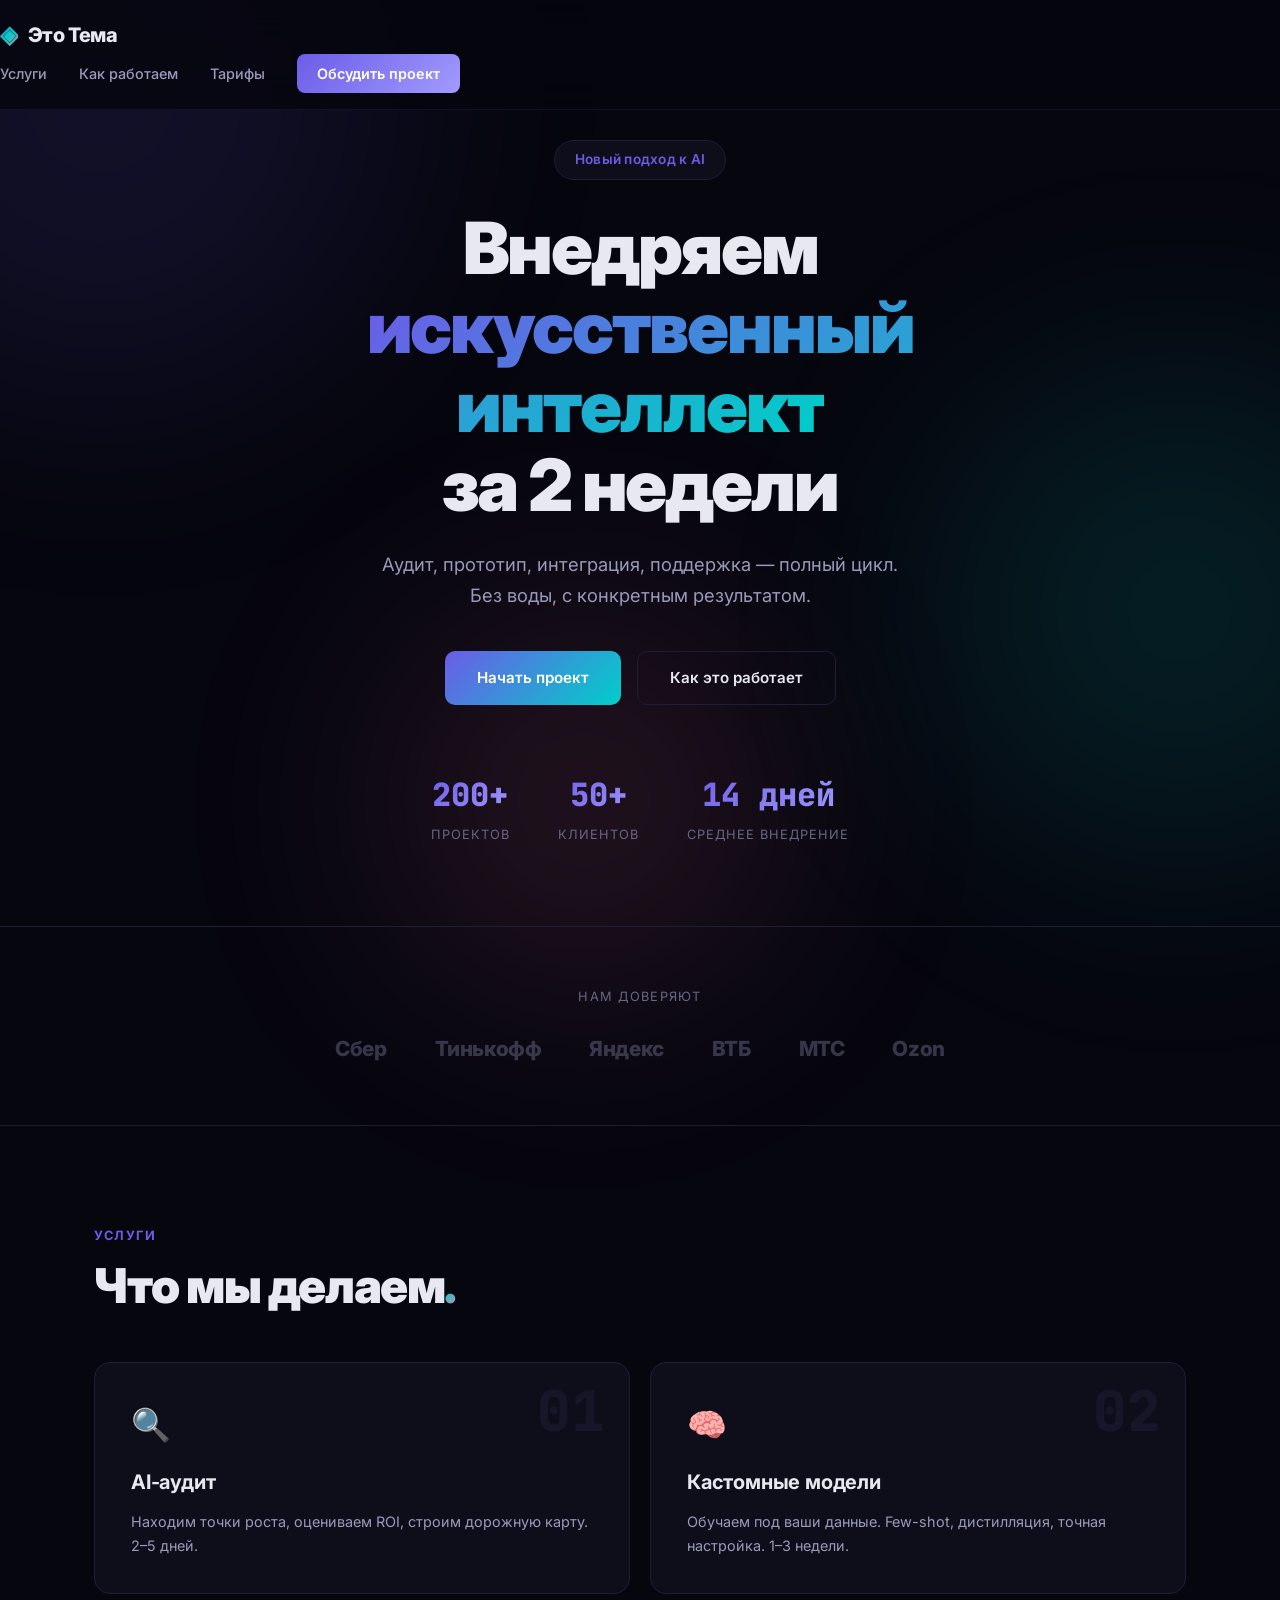
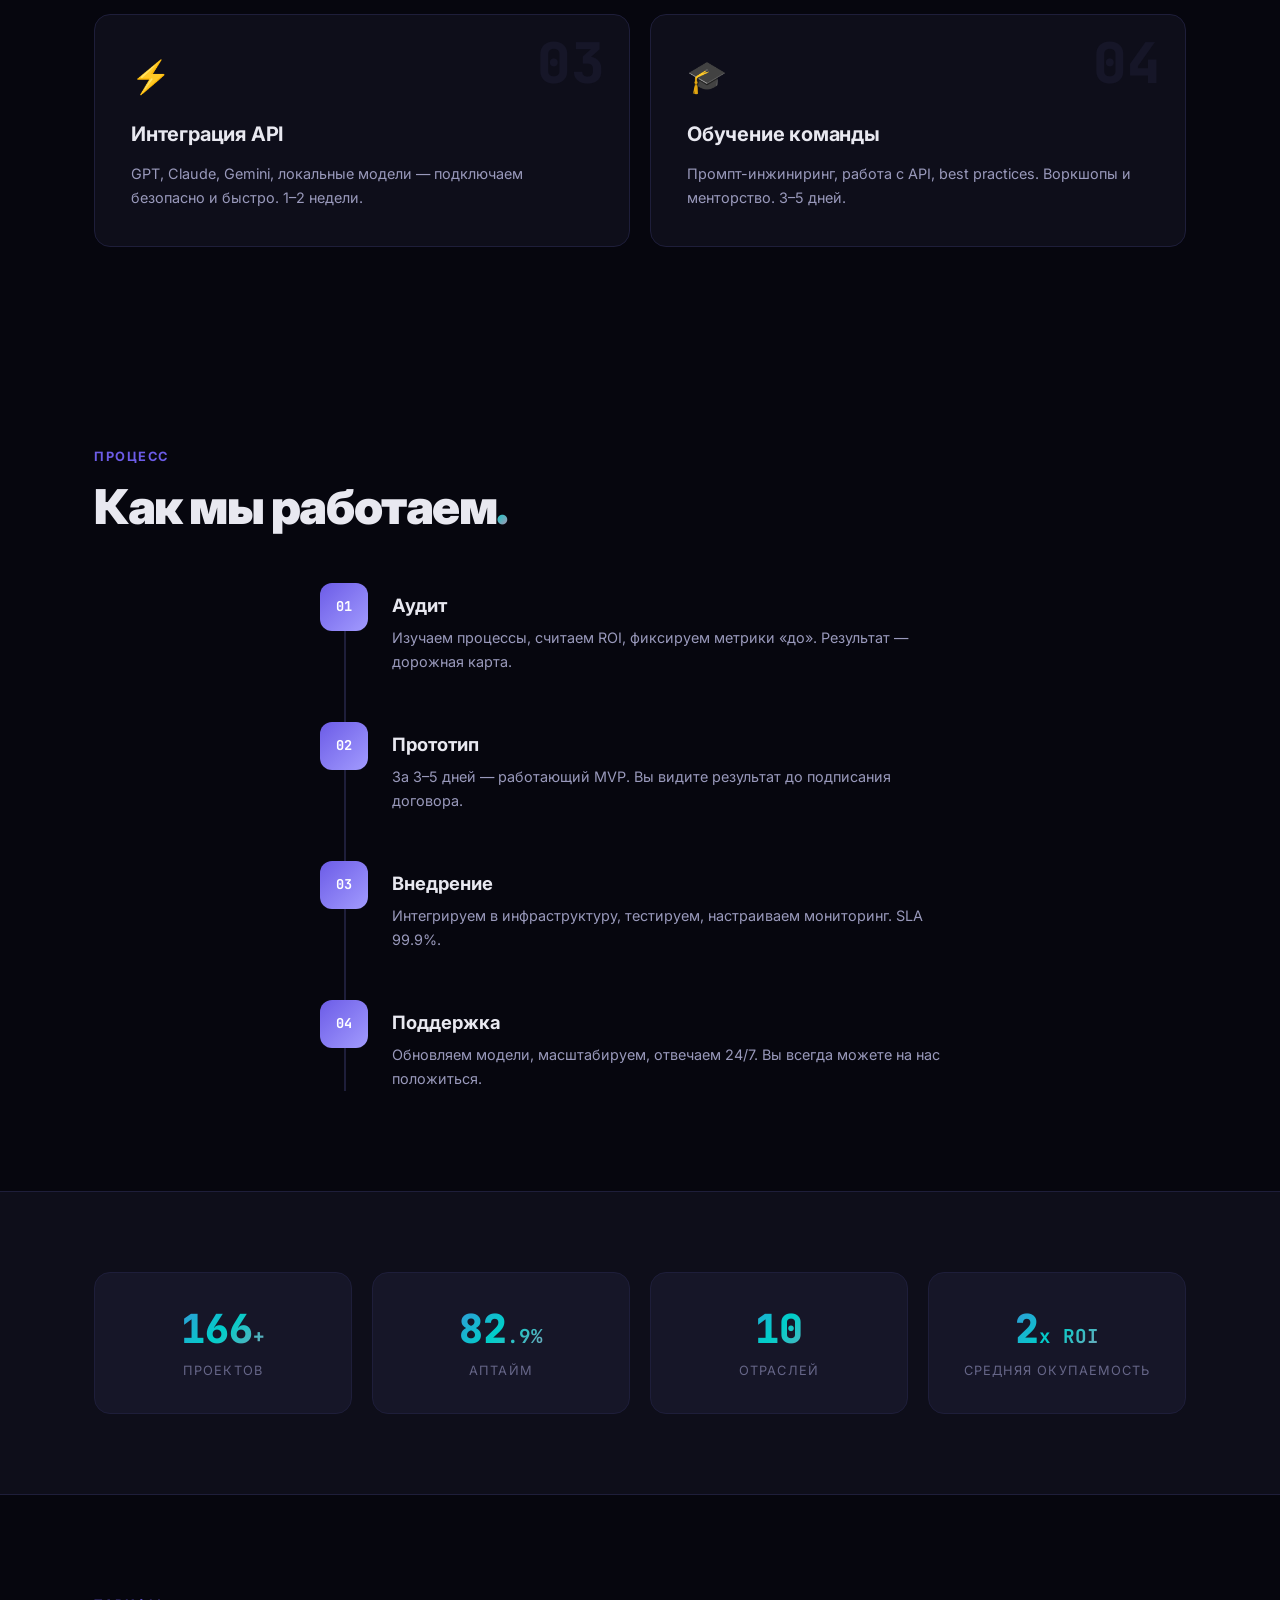
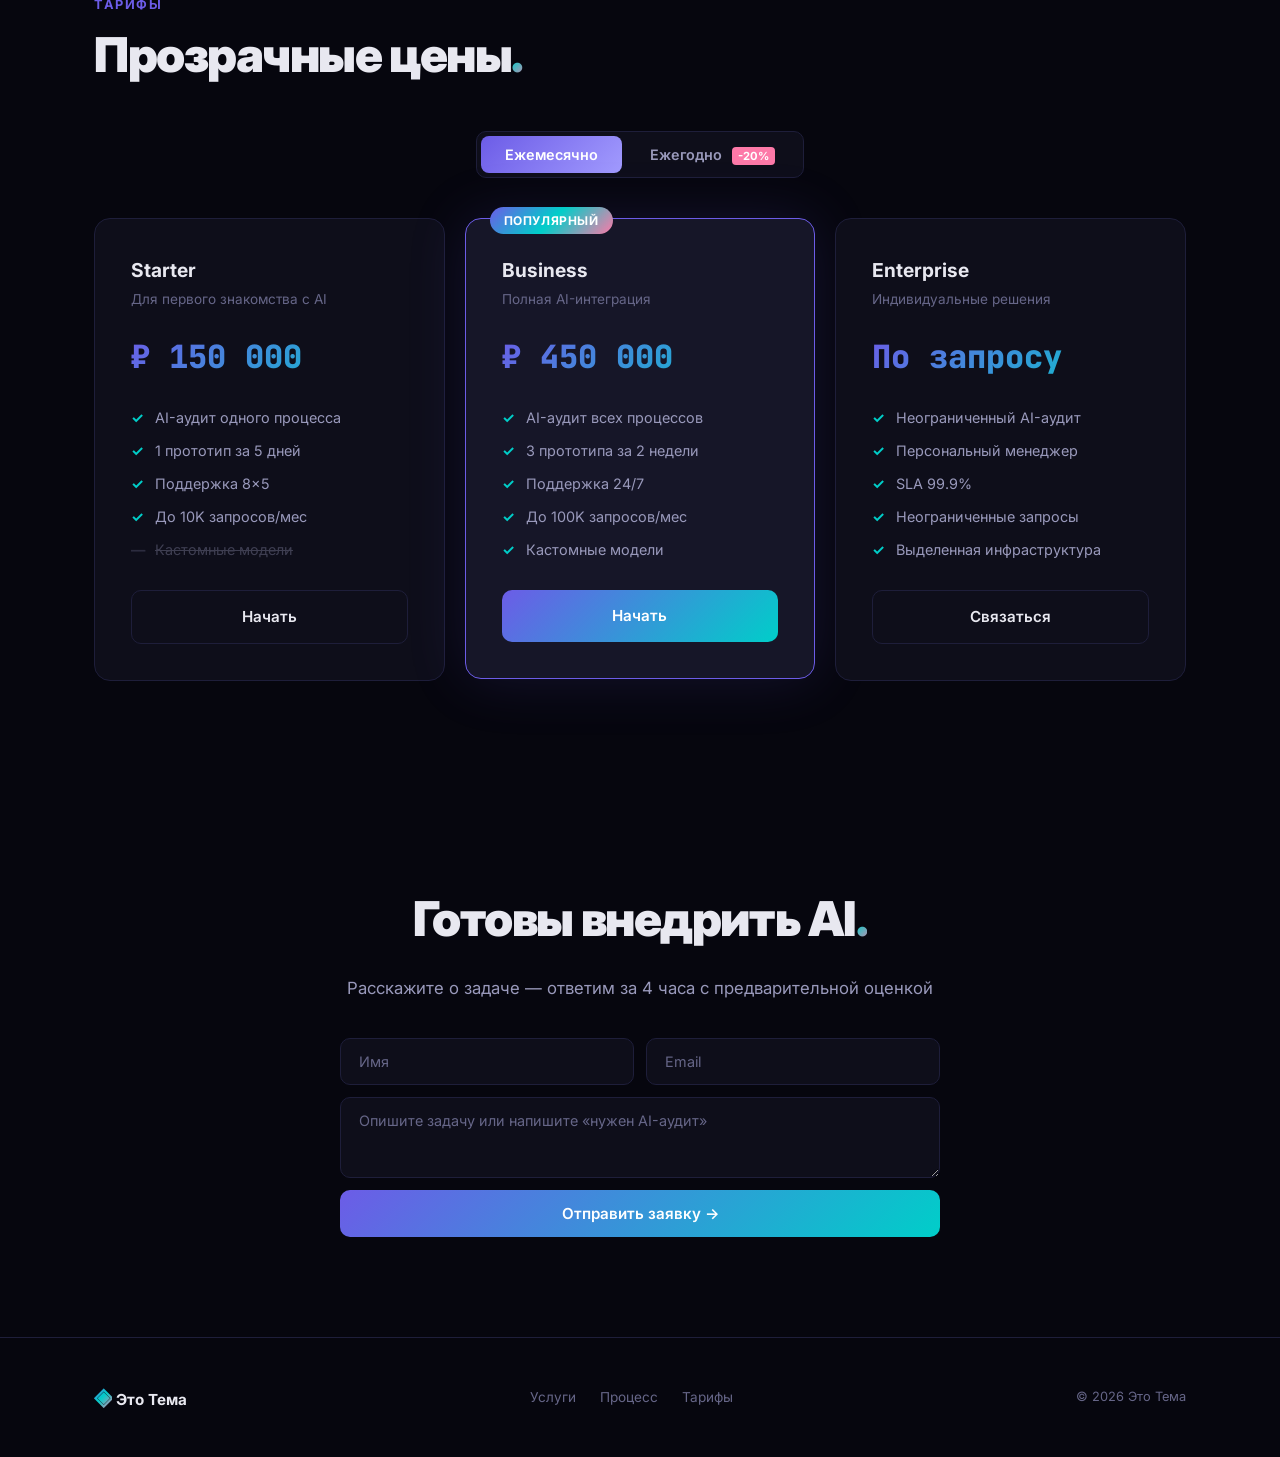
==== index.html @ 9bd84821 "redesign: remove AI playground, bright gradient design with animations - Removed AI playground secti" ====
<!DOCTYPE html>
<html lang="ru">
<head>
    <meta charset="UTF-8">
    <meta name="viewport" content="width=device-width, initial-scale=1.0">
    <title>Это Тема — AI-интеграция для бизнеса</title>
    <link rel="stylesheet" href="styles.css">
    <link rel="preconnect" href="https://fonts.googleapis.com">
    <link rel="preconnect" href="https://fonts.gstatic.com" crossorigin>
    <link href="https://fonts.googleapis.com/css2?family=Inter:wght@400;500;600;700;800;900&family=JetBrains+Mono:wght@400;500&display=swap" rel="stylesheet">
    <link rel="icon" href="data:image/svg+xml,<svg xmlns='http://www.w3.org/2000/svg' viewBox='0 0 100 100'><text y='.9em' font-size='90'>◈</text></svg>">
</head>
<body>
    <div class="glow-orb glow-1"></div>
    <div class="glow-orb glow-2"></div>
    <div class="glow-orb glow-3"></div>

    <header class="header" id="header">
        <a href="#" class="logo">
            <span class="logo-mark">◈</span>
            <span class="logo-text">Это Тема</span>
        </a>
        <nav class="nav" id="nav">
            <a href="#services">Услуги</a>
            <a href="#how">Как работаем</a>
            <a href="#pricing">Тарифы</a>
            <a href="#contact" class="nav-cta">Обсудить проект</a>
        </nav>
        <button class="nav-toggle" id="nav-toggle" aria-label="Меню">
            <span></span><span></span><span></span>
        </button>
    </header>

    <section class="hero">
        <div class="hero-badge" data-anim>Новый подход к AI</div>
        <h1 class="hero-title" data-anim>
            Внедряем<br>
            <span class="gradient-text">искусственный интеллект</span><br>
            за 2 недели
        </h1>
        <p class="hero-sub" data-anim>Аудит, прототип, интеграция, поддержка — полный цикл. Без воды, с конкретным результатом.</p>
        <div class="hero-actions" data-anim>
            <a href="#contact" class="btn btn-primary">Начать проект</a>
            <a href="#how" class="btn btn-outline">Как это работает</a>
        </div>
        <div class="hero-stats" data-anim>
            <div class="stat-item">
                <span class="stat-val" data-target="200" data-suffix="+">0</span>
                <span class="stat-label">проектов</span>
            </div>
            <div class="stat-item">
                <span class="stat-val" data-target="50" data-suffix="+">0</span>
                <span class="stat-label">клиентов</span>
            </div>
            <div class="stat-item">
                <span class="stat-val" data-target="14" data-suffix=" дней">0</span>
                <span class="stat-label">среднее внедрение</span>
            </div>
        </div>
    </section>

    <section class="logos" data-anim>
        <p class="logos-label">Нам доверяют</p>
        <div class="logos-track">
            <span class="logo-item">Сбер</span>
            <span class="logo-item">Тинькофф</span>
            <span class="logo-item">Яндекс</span>
            <span class="logo-item">ВТБ</span>
            <span class="logo-item">МТС</span>
            <span class="logo-item">Ozon</span>
        </div>
    </section>

    <section class="services" id="services">
        <div class="container">
            <div class="section-label" data-anim>Услуги</div>
            <h2 class="section-title" data-anim>Что мы делаем<span class="title-dot">.</span></h2>
            <div class="cards-grid">
                <div class="card" data-anim data-delay="0">
                    <div class="card-icon">🔍</div>
                    <div class="card-number">01</div>
                    <h3 class="card-title">AI-аудит</h3>
                    <p class="card-desc">Находим точки роста, оцениваем ROI, строим дорожную карту. 2–5 дней.</p>
                </div>
                <div class="card" data-anim data-delay="1">
                    <div class="card-icon">🧠</div>
                    <div class="card-number">02</div>
                    <h3 class="card-title">Кастомные модели</h3>
                    <p class="card-desc">Обучаем под ваши данные. Few-shot, дистилляция, точная настройка. 1–3 недели.</p>
                </div>
                <div class="card" data-anim data-delay="2">
                    <div class="card-icon">⚡</div>
                    <div class="card-number">03</div>
                    <h3 class="card-title">Интеграция API</h3>
                    <p class="card-desc">GPT, Claude, Gemini, локальные модели — подключаем безопасно и быстро. 1–2 недели.</p>
                </div>
                <div class="card" data-anim data-delay="3">
                    <div class="card-icon">🎓</div>
                    <div class="card-number">04</div>
                    <h3 class="card-title">Обучение команды</h3>
                    <p class="card-desc">Промпт-инжиниринг, работа с API, best practices. Воркшопы и менторство. 3–5 дней.</p>
                </div>
            </div>
        </div>
    </section>

    <section class="how" id="how">
        <div class="container">
            <div class="section-label" data-anim>Процесс</div>
            <h2 class="section-title" data-anim>Как мы работаем<span class="title-dot">.</span></h2>
            <div class="timeline">
                <div class="timeline-item" data-anim>
                    <div class="timeline-marker">01</div>
                    <div class="timeline-content">
                        <h3>Аудит</h3>
                        <p>Изучаем процессы, считаем ROI, фиксируем метрики «до». Результат — дорожная карта.</p>
                    </div>
                </div>
                <div class="timeline-item" data-anim>
                    <div class="timeline-marker">02</div>
                    <div class="timeline-content">
                        <h3>Прототип</h3>
                        <p>За 3–5 дней — работающий MVP. Вы видите результат до подписания договора.</p>
                    </div>
                </div>
                <div class="timeline-item" data-anim>
                    <div class="timeline-marker">03</div>
                    <div class="timeline-content">
                        <h3>Внедрение</h3>
                        <p>Интегрируем в инфраструктуру, тестируем, настраиваем мониторинг. SLA 99.9%.</p>
                    </div>
                </div>
                <div class="timeline-item" data-anim>
                    <div class="timeline-marker">04</div>
                    <div class="timeline-content">
                        <h3>Поддержка</h3>
                        <p>Обновляем модели, масштабируем, отвечаем 24/7. Вы всегда можете на нас положиться.</p>
                    </div>
                </div>
            </div>
        </div>
    </section>

    <section class="numbers">
        <div class="container">
            <div class="numbers-grid">
                <div class="number-card" data-anim>
                    <div class="number-value"><span class="counter" data-target="200">0</span><span class="number-suffix">+</span></div>
                    <div class="number-label">Проектов</div>
                </div>
                <div class="number-card" data-anim>
                    <div class="number-value"><span class="counter" data-target="99">0</span><span class="number-suffix">.9%</span></div>
                    <div class="number-label">Аптайм</div>
                </div>
                <div class="number-card" data-anim>
                    <div class="number-value"><span class="counter" data-target="12">0</span></div>
                    <div class="number-label">Отраслей</div>
                </div>
                <div class="number-card" data-anim>
                    <div class="number-value"><span class="counter" data-target="3">0</span><span class="number-suffix">x ROI</span></div>
                    <div class="number-label">Средняя окупаемость</div>
                </div>
            </div>
        </div>
    </section>

    <section class="pricing" id="pricing">
        <div class="container">
            <div class="section-label" data-anim>Тарифы</div>
            <h2 class="section-title" data-anim>Прозрачные цены<span class="title-dot">.</span></h2>
            <div class="pricing-toggle" data-anim>
                <button class="toggle-btn active" data-period="monthly">Ежемесячно</button>
                <button class="toggle-btn" data-period="yearly">Ежегодно <span class="save-badge">-20%</span></button>
            </div>
            <div class="pricing-grid">
                <div class="pricing-card" data-anim>
                    <div class="pricing-name">Starter</div>
                    <div class="pricing-desc">Для первого знакомства с AI</div>
                    <div class="pricing-price" data-monthly="150000" data-yearly="120000">₽ 150 000<span class="pricing-period">/мес</span></div>
                    <ul class="pricing-list">
                        <li>AI-аудит одного процесса</li>
                        <li>1 прототип за 5 дней</li>
                        <li>Поддержка 8×5</li>
                        <li>До 10K запросов/мес</li>
                        <li class="disabled">Кастомные модели</li>
                    </ul>
                    <a href="#contact" class="btn btn-outline btn-full">Начать</a>
                </div>
                <div class="pricing-card pricing-card--popular" data-anim>
                    <div class="popular-badge">Популярный</div>
                    <div class="pricing-name">Business</div>
                    <div class="pricing-desc">Полная AI-интеграция</div>
                    <div class="pricing-price" data-monthly="450000" data-yearly="360000">₽ 450 000<span class="pricing-period">/мес</span></div>
                    <ul class="pricing-list">
                        <li>AI-аудит всех процессов</li>
                        <li>3 прототипа за 2 недели</li>
                        <li>Поддержка 24/7</li>
                        <li>До 100K запросов/мес</li>
                        <li>Кастомные модели</li>
                    </ul>
                    <a href="#contact" class="btn btn-primary btn-full">Начать</a>
                </div>
                <div class="pricing-card" data-anim>
                    <div class="pricing-name">Enterprise</div>
                    <div class="pricing-desc">Индивидуальные решения</div>
                    <div class="pricing-price" data-monthly="0" data-yearly="0">По запросу</div>
                    <ul class="pricing-list">
                        <li>Неограниченный AI-аудит</li>
                        <li>Персональный менеджер</li>
                        <li>SLA 99.9%</li>
                        <li>Неограниченные запросы</li>
                        <li>Выделенная инфраструктура</li>
                    </ul>
                    <a href="#contact" class="btn btn-outline btn-full">Связаться</a>
                </div>
            </div>
        </div>
    </section>

    <section class="cta" id="contact">
        <div class="container">
            <div class="cta-content" data-anim>
                <h2 class="cta-title">Готовы внедрить AI<span class="title-dot">.</span></h2>
                <p class="cta-desc">Расскажите о задаче — ответим за 4 часа с предварительной оценкой</p>
                <form class="cta-form" id="contact-form">
                    <div class="form-row">
                        <input type="text" class="form-input" placeholder="Имя" required>
                        <input type="email" class="form-input" placeholder="Email" required>
                    </div>
                    <textarea class="form-input form-textarea" placeholder="Опишите задачу или напишите «нужен AI-аудит»" rows="3" required></textarea>
                    <button type="submit" class="btn btn-primary btn-full">Отправить заявку →</button>
                </form>
            </div>
        </div>
    </section>

    <footer class="footer">
        <div class="container footer-inner">
            <div class="footer-brand">
                <span class="logo-mark">◈</span> Это Тема
            </div>
            <div class="footer-links">
                <a href="#services">Услуги</a>
                <a href="#how">Процесс</a>
                <a href="#pricing">Тарифы</a>
            </div>
            <p class="footer-copy">© 2026 Это Тема</p>
        </div>
    </footer>

    <script src="script.js"></script>
</body>
</html>
---- styles.css ----
:root {
  --bg: #06060e;
  --surface: #0e0e1a;
  --surface-2: #161628;
  --border: #1e1e3a;
  --text: #e8e8f0;
  --text-secondary: #9999bb;
  --text-tertiary: #666688;
  --accent: #6c5ce7;
  --accent-2: #00cec9;
  --accent-3: #fd79a8;
  --gradient: linear-gradient(135deg, #6c5ce7, #00cec9, #fd79a8);
  --gradient-2: linear-gradient(135deg, #6c5ce7, #a29bfe);
  --radius: 16px;
  --radius-sm: 10px;
  --transition: 0.3s cubic-bezier(0.4, 0, 0.2, 1);
  --font: 'Inter', -apple-system, sans-serif;
  --mono: 'JetBrains Mono', monospace;
}

* { margin: 0; padding: 0; box-sizing: border-box; }
html { scroll-behavior: smooth; -webkit-font-smoothing: antialiased; }

body {
  font-family: var(--font);
  background: var(--bg);
  color: var(--text);
  line-height: 1.6;
  overflow-x: hidden;
}

.container { max-width: 1140px; margin: 0 auto; padding: 0 24px; }

/* Glow orbs */
.glow-orb {
  position: fixed;
  border-radius: 50%;
  filter: blur(120px);
  opacity: 0.12;
  pointer-events: none;
  z-index: 0;
}
.glow-1 { width: 600px; height: 600px; background: var(--accent); top: -200px; left: -200px; }
.glow-2 { width: 500px; height: 500px; background: var(--accent-2); top: 40%; right: -150px; }
.glow-3 { width: 400px; height: 400px; background: var(--accent-3); bottom: -100px; left: 30%; }

/* Header */
.header {
  position: fixed;
  top: 0;
  left: 0;
  right: 0;
  z-index: 100;
  padding: 16px 0;
  background: rgba(6, 6, 14, 0.8);
  backdrop-filter: blur(20px);
  border-bottom: 1px solid rgba(30, 30, 58, 0.5);
  transition: var(--transition);
}

.header .container {
  max-width: 1140px;
  margin: 0 auto;
  padding: 0 24px;
  display: flex;
  align-items: center;
  justify-content: space-between;
}

.logo {
  display: flex;
  align-items: center;
  gap: 10px;
  text-decoration: none;
  color: var(--text);
  font-weight: 800;
  font-size: 1.25rem;
  letter-spacing: -0.02em;
}

.logo-mark {
  font-size: 1.5rem;
  background: var(--gradient);
  -webkit-background-clip: text;
  -webkit-text-fill-color: transparent;
  background-clip: text;
}

.nav {
  display: flex;
  align-items: center;
  gap: 32px;
}

.nav a {
  color: var(--text-secondary);
  text-decoration: none;
  font-size: 0.9rem;
  font-weight: 500;
  transition: var(--transition);
  position: relative;
}

.nav a:hover { color: var(--text); }

.nav a::after {
  content: '';
  position: absolute;
  bottom: -4px;
  left: 0;
  width: 0;
  height: 2px;
  background: var(--gradient);
  border-radius: 1px;
  transition: var(--transition);
}

.nav a:hover::after { width: 100%; }

.nav-cta {
  background: var(--gradient-2);
  color: #fff !important;
  padding: 8px 20px;
  border-radius: 8px;
  font-weight: 600 !important;
}

.nav-cta::after { display: none !important; }
.nav-cta:hover { opacity: 0.9; transform: translateY(-1px); }

.nav-toggle {
  display: none;
  flex-direction: column;
  gap: 5px;
  background: none;
  border: none;
  cursor: pointer;
  padding: 8px;
}

.nav-toggle span {
  display: block;
  width: 22px;
  height: 2px;
  background: var(--text);
  border-radius: 2px;
  transition: var(--transition);
}

/* Buttons */
.btn {
  display: inline-flex;
  align-items: center;
  justify-content: center;
  padding: 14px 32px;
  border-radius: var(--radius-sm);
  font-size: 0.95rem;
  font-weight: 600;
  text-decoration: none;
  cursor: pointer;
  border: none;
  transition: var(--transition);
  font-family: var(--font);
}

.btn-primary {
  background: var(--gradient);
  color: #fff;
  background-size: 200% 200%;
  animation: gradientShift 3s ease infinite;
}

@keyframes gradientShift {
  0% { background-position: 0% 50%; }
  50% { background-position: 100% 50%; }
  100% { background-position: 0% 50%; }
}

.btn-primary:hover {
  transform: translateY(-2px);
  box-shadow: 0 8px 30px rgba(108, 92, 231, 0.4);
}

.btn-outline {
  background: transparent;
  color: var(--text);
  border: 1.5px solid var(--border);
}

.btn-outline:hover {
  border-color: var(--accent);
  color: var(--accent);
  transform: translateY(-2px);
}

.btn-full { width: 100%; }

/* Hero */
.hero {
  min-height: 100vh;
  display: flex;
  flex-direction: column;
  align-items: center;
  justify-content: center;
  text-align: center;
  padding: 140px 24px 80px;
  position: relative;
  z-index: 1;
}

.hero-badge {
  display: inline-block;
  padding: 8px 20px;
  border-radius: 100px;
  border: 1px solid var(--border);
  background: var(--surface);
  color: var(--accent);
  font-size: 0.85rem;
  font-weight: 600;
  margin-bottom: 28px;
  letter-spacing: 0.02em;
}

.hero-title {
  font-size: clamp(2.5rem, 6vw, 4.5rem);
  font-weight: 900;
  line-height: 1.1;
  letter-spacing: -0.03em;
  margin-bottom: 24px;
  max-width: 800px;
}

.gradient-text {
  background: var(--gradient);
  -webkit-background-clip: text;
  -webkit-text-fill-color: transparent;
  background-clip: text;
  background-size: 200% 200%;
  animation: gradientShift 4s ease infinite;
}

.hero-sub {
  font-size: 1.15rem;
  color: var(--text-secondary);
  max-width: 540px;
  margin-bottom: 40px;
  line-height: 1.7;
}

.hero-actions {
  display: flex;
  gap: 16px;
  margin-bottom: 64px;
  flex-wrap: wrap;
  justify-content: center;
}

.hero-stats {
  display: flex;
  gap: 48px;
  flex-wrap: wrap;
  justify-content: center;
}

.stat-item {
  text-align: center;
}

.stat-val {
  display: block;
  font-size: 2rem;
  font-weight: 800;
  font-family: var(--mono);
  background: var(--gradient-2);
  -webkit-background-clip: text;
  -webkit-text-fill-color: transparent;
  background-clip: text;
}

.stat-label {
  font-size: 0.8rem;
  color: var(--text-tertiary);
  text-transform: uppercase;
  letter-spacing: 0.08em;
  margin-top: 4px;
}

/* Logos */
.logos {
  padding: 60px 24px;
  border-top: 1px solid var(--border);
  border-bottom: 1px solid var(--border);
  overflow: hidden;
  position: relative;
  z-index: 1;
}

.logos-label {
  text-align: center;
  font-size: 0.8rem;
  color: var(--text-tertiary);
  text-transform: uppercase;
  letter-spacing: 0.1em;
  margin-bottom: 24px;
}

.logos-track {
  display: flex;
  gap: 48px;
  align-items: center;
  justify-content: center;
  flex-wrap: wrap;
}

.logo-item {
  font-size: 1.3rem;
  font-weight: 800;
  color: var(--text-tertiary);
  opacity: 0.5;
  transition: var(--transition);
  letter-spacing: -0.02em;
}

.logo-item:hover {
  opacity: 1;
  color: var(--text-secondary);
}

/* Section headers */
.section-label {
  font-size: 0.8rem;
  font-weight: 700;
  color: var(--accent);
  text-transform: uppercase;
  letter-spacing: 0.12em;
  margin-bottom: 12px;
}

.section-title {
  font-size: clamp(2rem, 4vw, 3rem);
  font-weight: 900;
  letter-spacing: -0.03em;
  margin-bottom: 48px;
  line-height: 1.15;
}

.title-dot {
  background: var(--gradient);
  -webkit-background-clip: text;
  -webkit-text-fill-color: transparent;
  background-clip: text;
}

/* Cards */
.services {
  padding: 100px 0;
  position: relative;
  z-index: 1;
}

.cards-grid {
  display: grid;
  grid-template-columns: repeat(2, 1fr);
  gap: 20px;
}

.card {
  position: relative;
  padding: 36px;
  background: var(--surface);
  border: 1px solid var(--border);
  border-radius: var(--radius);
  transition: var(--transition);
  overflow: hidden;
}

.card::before {
  content: '';
  position: absolute;
  top: 0;
  left: 0;
  right: 0;
  height: 3px;
  background: var(--gradient);
  opacity: 0;
  transition: var(--transition);
}

.card:hover {
  border-color: rgba(108, 92, 231, 0.4);
  transform: translateY(-4px);
  box-shadow: 0 20px 60px rgba(108, 92, 231, 0.1);
}

.card:hover::before { opacity: 1; }

.card-icon {
  font-size: 2rem;
  margin-bottom: 16px;
}

.card-number {
  position: absolute;
  top: 20px;
  right: 24px;
  font-family: var(--mono);
  font-size: 3.5rem;
  font-weight: 800;
  color: var(--surface-2);
  line-height: 1;
}

.card-title {
  font-size: 1.25rem;
  font-weight: 700;
  margin-bottom: 12px;
  letter-spacing: -0.01em;
}

.card-desc {
  color: var(--text-secondary);
  font-size: 0.9rem;
  line-height: 1.65;
}

/* Timeline */
.how {
  padding: 100px 0;
  position: relative;
  z-index: 1;
}

.timeline {
  max-width: 640px;
  margin: 0 auto;
  position: relative;
}

.timeline::before {
  content: '';
  position: absolute;
  left: 24px;
  top: 0;
  bottom: 0;
  width: 2px;
  background: var(--border);
}

.timeline-item {
  display: flex;
  gap: 24px;
  padding: 0 0 48px;
  position: relative;
}

.timeline-item:last-child { padding-bottom: 0; }

.timeline-marker {
  flex-shrink: 0;
  width: 48px;
  height: 48px;
  background: var(--gradient-2);
  border-radius: 12px;
  display: flex;
  align-items: center;
  justify-content: center;
  font-family: var(--mono);
  font-weight: 700;
  font-size: 0.85rem;
  color: #fff;
  position: relative;
  z-index: 2;
}

.timeline-content {
  padding-top: 8px;
}

.timeline-content h3 {
  font-size: 1.15rem;
  font-weight: 700;
  margin-bottom: 6px;
}

.timeline-content p {
  color: var(--text-secondary);
  font-size: 0.9rem;
  line-height: 1.65;
}

/* Numbers */
.numbers {
  padding: 80px 0;
  position: relative;
  z-index: 1;
  border-top: 1px solid var(--border);
  border-bottom: 1px solid var(--border);
  background: var(--surface);
}

.numbers-grid {
  display: grid;
  grid-template-columns: repeat(4, 1fr);
  gap: 20px;
}

.number-card {
  text-align: center;
  padding: 32px 16px;
  background: var(--surface-2);
  border-radius: var(--radius);
  border: 1px solid var(--border);
  transition: var(--transition);
}

.number-card:hover {
  border-color: rgba(108, 92, 231, 0.4);
  transform: translateY(-2px);
}

.number-value {
  font-family: var(--mono);
  font-size: 2.5rem;
  font-weight: 800;
  background: var(--gradient);
  -webkit-background-clip: text;
  -webkit-text-fill-color: transparent;
  background-clip: text;
  line-height: 1.2;
}

.number-suffix {
  font-size: 1.2rem;
  font-weight: 700;
}

.number-label {
  font-size: 0.8rem;
  color: var(--text-tertiary);
  text-transform: uppercase;
  letter-spacing: 0.08em;
  margin-top: 8px;
}

/* Pricing */
.pricing {
  padding: 100px 0;
  position: relative;
  z-index: 1;
}

.pricing-toggle {
  display: flex;
  gap: 4px;
  padding: 4px;
  background: var(--surface);
  border: 1px solid var(--border);
  border-radius: 10px;
  width: fit-content;
  margin: 0 auto 40px;
}

.toggle-btn {
  padding: 10px 24px;
  border: none;
  background: transparent;
  color: var(--text-secondary);
  font-family: var(--font);
  font-size: 0.9rem;
  font-weight: 600;
  cursor: pointer;
  border-radius: 8px;
  transition: var(--transition);
}

.toggle-btn.active {
  background: var(--gradient-2);
  color: #fff;
}

.save-badge {
  background: var(--accent-3);
  color: #fff;
  font-size: 0.7rem;
  padding: 2px 6px;
  border-radius: 4px;
  margin-left: 6px;
  font-weight: 700;
}

.pricing-grid {
  display: grid;
  grid-template-columns: repeat(3, 1fr);
  gap: 20px;
  align-items: start;
}

.pricing-card {
  padding: 36px;
  background: var(--surface);
  border: 1px solid var(--border);
  border-radius: var(--radius);
  transition: var(--transition);
  position: relative;
}

.pricing-card:hover {
  transform: translateY(-4px);
  border-color: rgba(108, 92, 231, 0.4);
}

.pricing-card--popular {
  border-color: var(--accent);
  background: var(--surface-2);
  box-shadow: 0 0 60px rgba(108, 92, 231, 0.15);
}

.popular-badge {
  position: absolute;
  top: -12px;
  left: 24px;
  background: var(--gradient);
  color: #fff;
  font-size: 0.75rem;
  font-weight: 700;
  padding: 4px 14px;
  border-radius: 100px;
  text-transform: uppercase;
  letter-spacing: 0.05em;
}

.pricing-name {
  font-size: 1.2rem;
  font-weight: 700;
  margin-bottom: 4px;
}

.pricing-desc {
  font-size: 0.85rem;
  color: var(--text-tertiary);
  margin-bottom: 20px;
}

.pricing-price {
  font-family: var(--mono);
  font-size: 2rem;
  font-weight: 800;
  margin-bottom: 24px;
  background: var(--gradient);
  -webkit-background-clip: text;
  -webkit-text-fill-color: transparent;
  background-clip: text;
  background-size: 200% 200%;
  animation: gradientShift 4s ease infinite;
}

.pricing-period {
  font-size: 0.9rem;
  font-weight: 500;
  opacity: 0.7;
}

.pricing-list {
  list-style: none;
  padding: 0;
  margin: 0 0 28px;
  display: flex;
  flex-direction: column;
  gap: 10px;
}

.pricing-list li {
  font-size: 0.9rem;
  color: var(--text-secondary);
  padding-left: 24px;
  position: relative;
}

.pricing-list li::before {
  content: '✓';
  position: absolute;
  left: 0;
  color: var(--accent-2);
  font-weight: 700;
}

.pricing-list li.disabled {
  opacity: 0.35;
  text-decoration: line-through;
}

.pricing-list li.disabled::before {
  content: '—';
  color: var(--text-tertiary);
}

/* CTA */
.cta {
  padding: 100px 0;
  position: relative;
  z-index: 1;
}

.cta-content {
  max-width: 600px;
  margin: 0 auto;
  text-align: center;
}

.cta-title {
  font-size: clamp(2rem, 4vw, 3rem);
  font-weight: 900;
  letter-spacing: -0.03em;
  margin-bottom: 16px;
}

.cta-desc {
  color: var(--text-secondary);
  font-size: 1.05rem;
  margin-bottom: 36px;
  line-height: 1.7;
}

.cta-form {
  display: flex;
  flex-direction: column;
  gap: 12px;
}

.form-row {
  display: flex;
  gap: 12px;
}

.form-input {
  width: 100%;
  padding: 14px 18px;
  background: var(--surface);
  border: 1.5px solid var(--border);
  border-radius: var(--radius-sm);
  color: var(--text);
  font-family: var(--font);
  font-size: 0.9rem;
  transition: var(--transition);
  outline: none;
}

.form-input:focus {
  border-color: var(--accent);
  box-shadow: 0 0 0 3px rgba(108, 92, 231, 0.15);
}

.form-input::placeholder {
  color: var(--text-tertiary);
}

.form-textarea {
  resize: vertical;
  min-height: 80px;
}

/* Footer */
.footer {
  padding: 40px 0;
  border-top: 1px solid var(--border);
  position: relative;
  z-index: 1;
}

.footer-inner {
  display: flex;
  align-items: center;
  justify-content: space-between;
  flex-wrap: wrap;
  gap: 16px;
}

.footer-brand {
  font-weight: 700;
  font-size: 0.95rem;
}

.footer-links {
  display: flex;
  gap: 24px;
}

.footer-links a {
  color: var(--text-tertiary);
  text-decoration: none;
  font-size: 0.85rem;
  transition: var(--transition);
}

.footer-links a:hover { color: var(--text); }

.footer-copy {
  color: var(--text-tertiary);
  font-size: 0.8rem;
}

/* Scroll animations */
[data-anim] {
  opacity: 0;
  transform: translateY(30px);
  transition: opacity 0.7s ease, transform 0.7s ease;
}

[data-anim].visible {
  opacity: 1;
  transform: translateY(0);
}

/* Responsive */
@media (max-width: 900px) {
  .cards-grid { grid-template-columns: 1fr; }
  .numbers-grid { grid-template-columns: repeat(2, 1fr); }
  .pricing-grid { grid-template-columns: 1fr; max-width: 420px; margin: 0 auto; }
}

@media (max-width: 640px) {
  .nav { display: none; }
  .nav.open {
    display: flex;
    flex-direction: column;
    position: fixed;
    top: 0;
    left: 0;
    right: 0;
    bottom: 0;
    background: var(--bg);
    padding: 80px 24px 24px;
    gap: 20px;
    z-index: 99;
  }
  .nav.open a { font-size: 1.2rem; }
  .nav-toggle { display: flex; }
  .hero-title { font-size: 2.2rem; }
  .hero-actions { flex-direction: column; }
  .hero-actions .btn { width: 100%; }
  .hero-stats { gap: 24px; }
  .stat-val { font-size: 1.5rem; }
  .form-row { flex-direction: column; }
  .footer-inner { flex-direction: column; text-align: center; }
  .numbers-grid { grid-template-columns: repeat(2, 1fr); }
}

@media (max-width: 400px) {
  .numbers-grid { grid-template-columns: 1fr; }
}
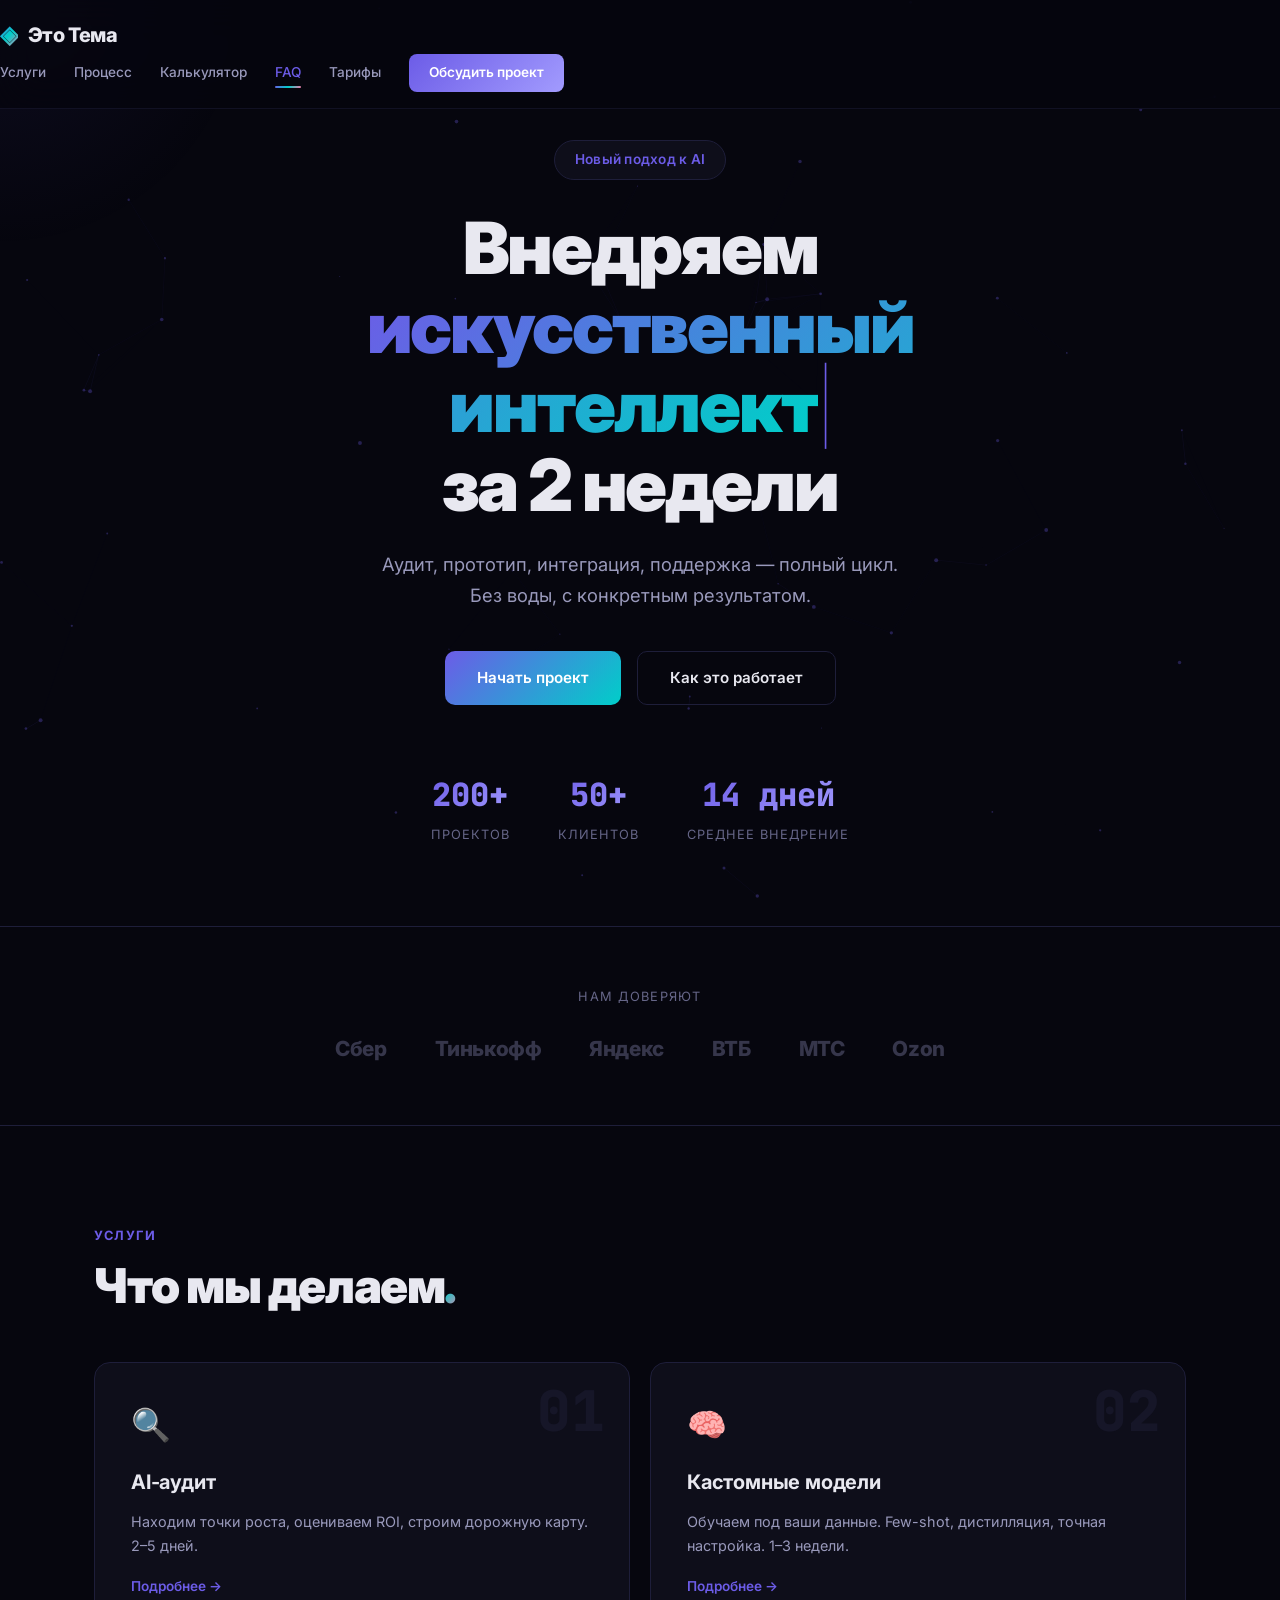
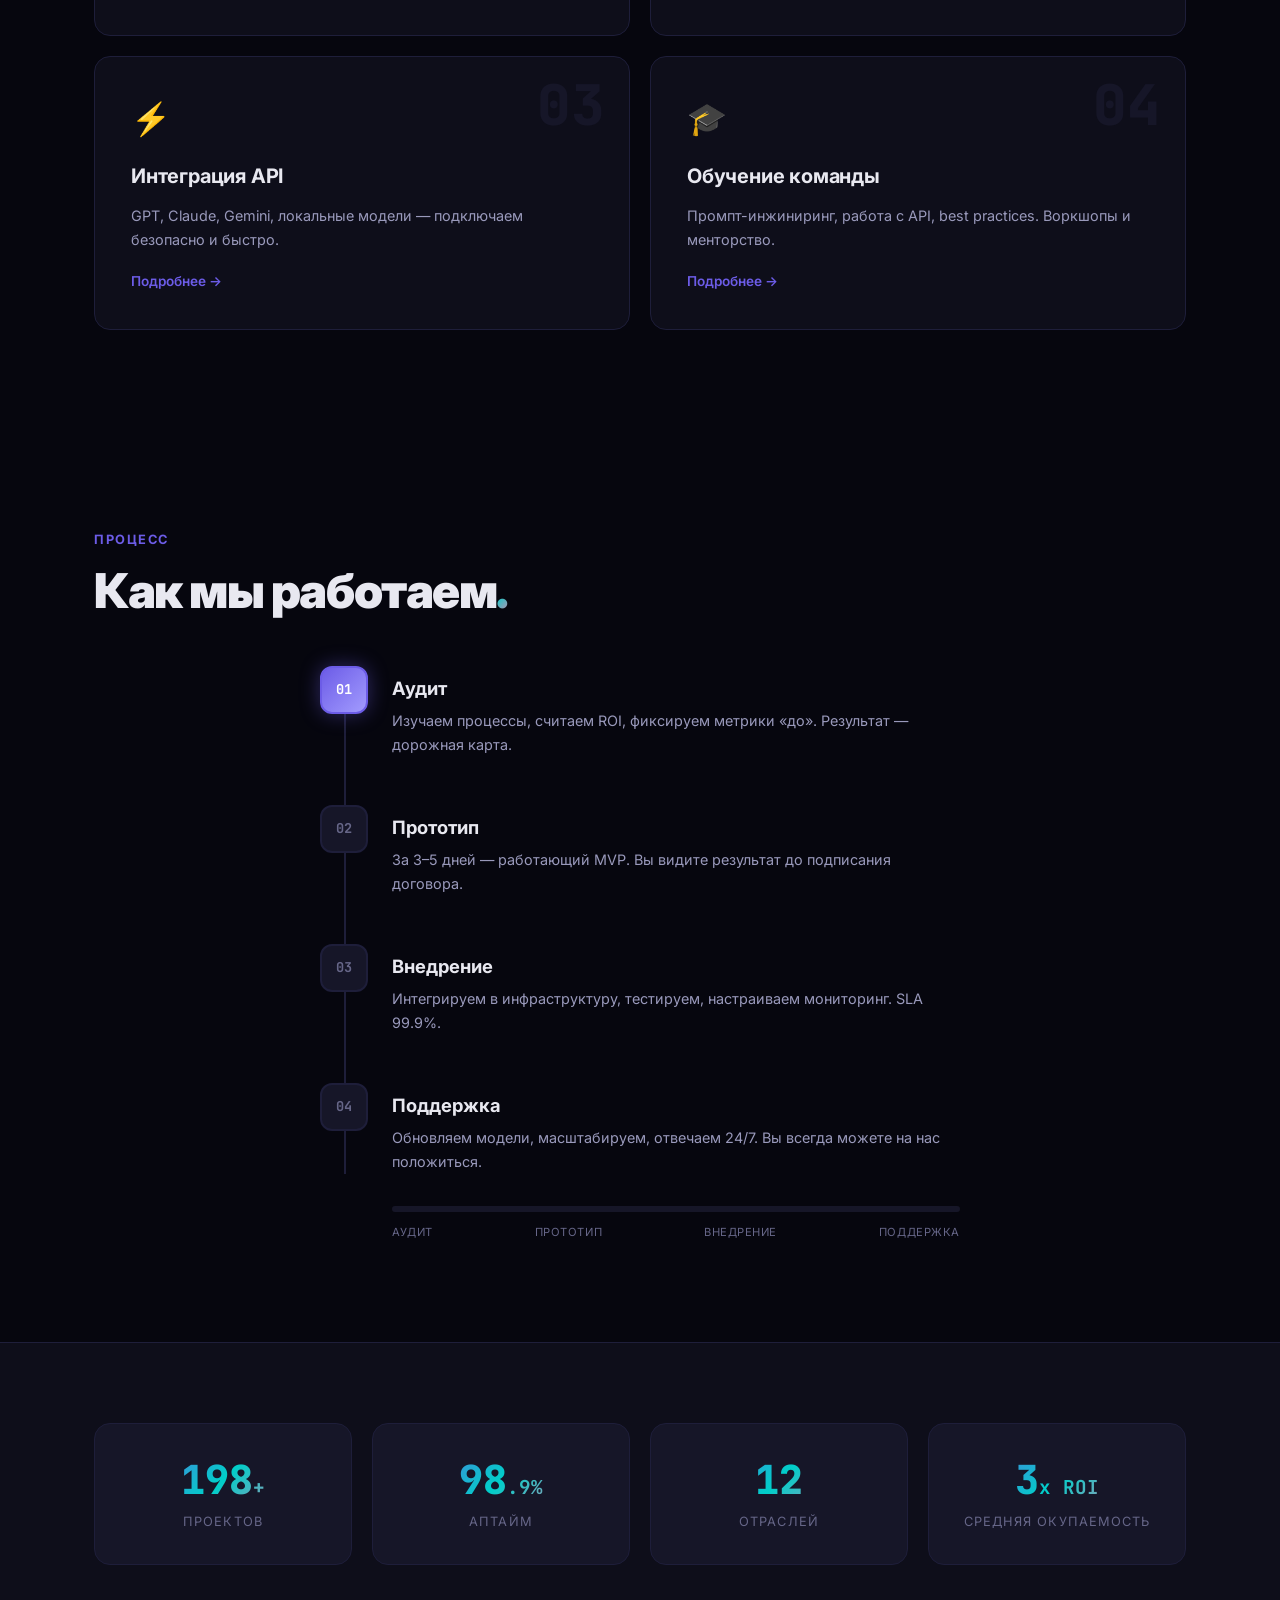
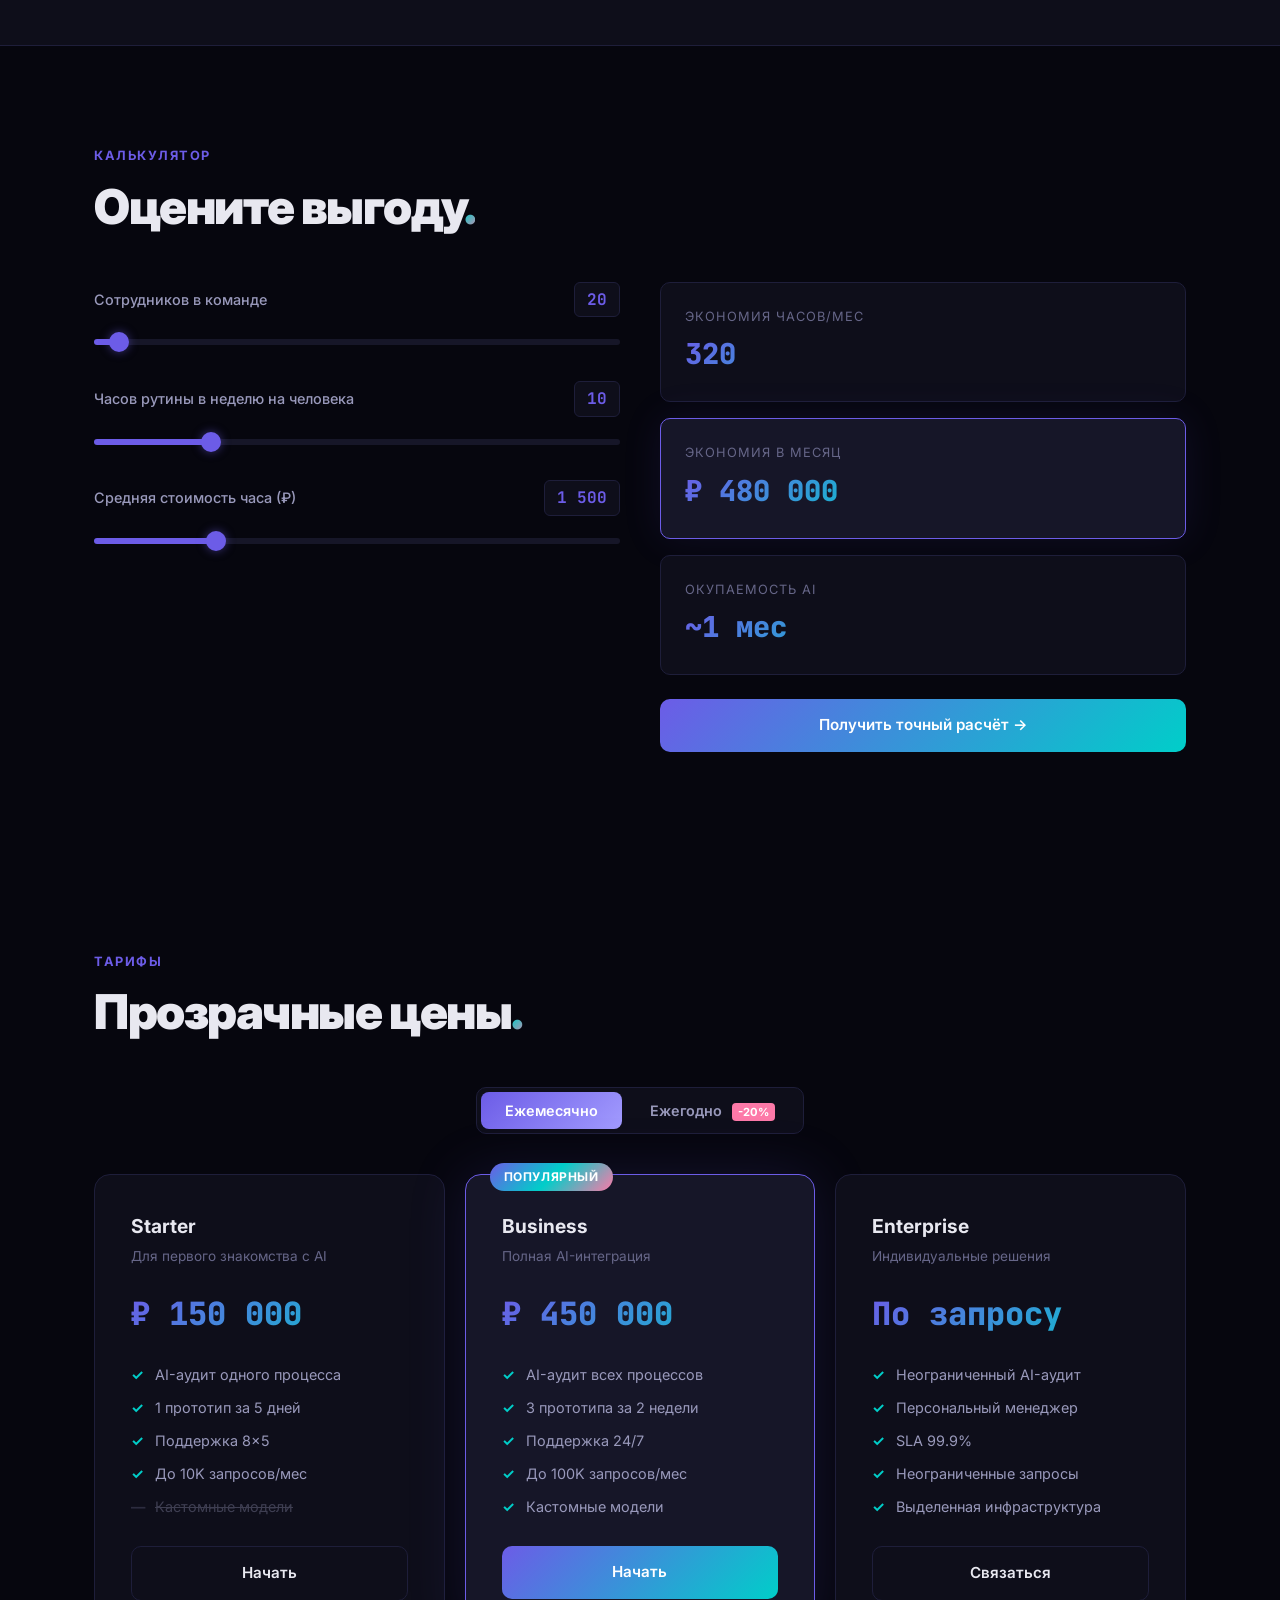
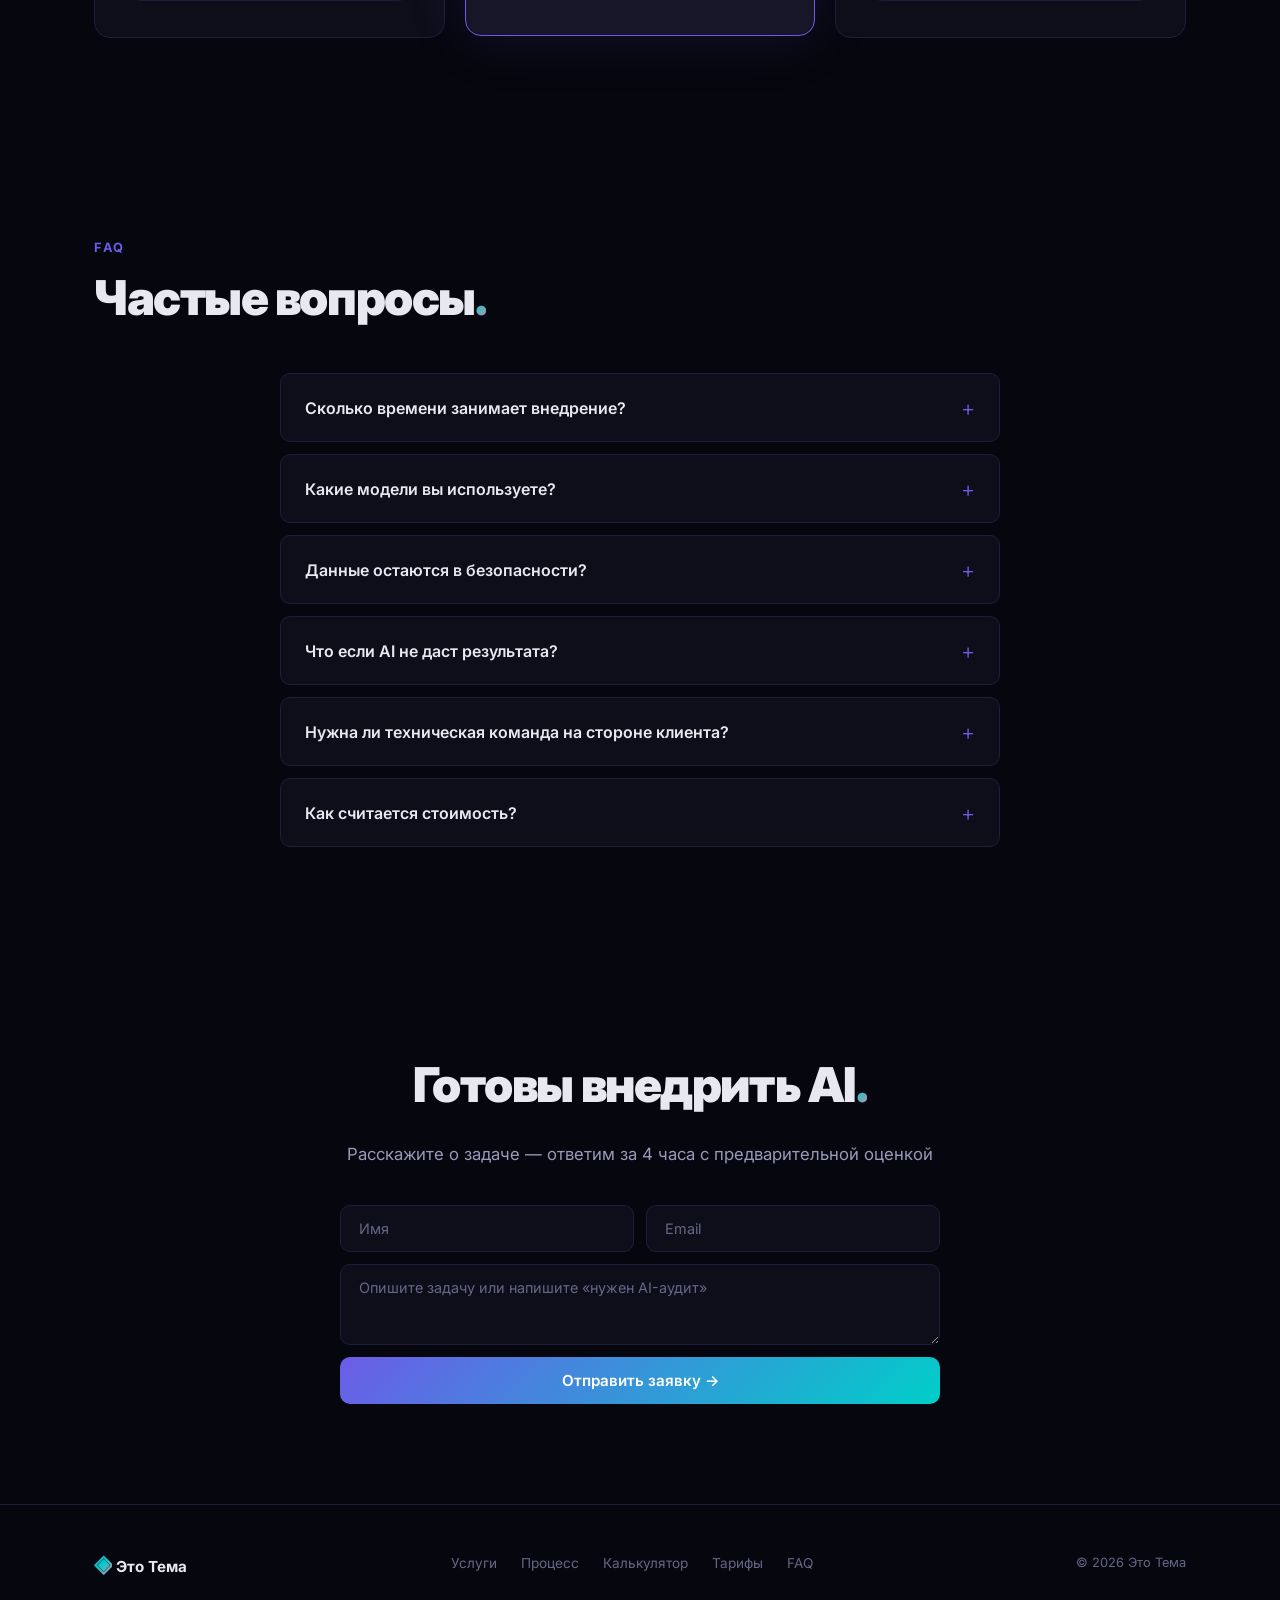
==== commit 01843347: "feat: add interactive elements — particles, cursor glow, typing, 3D tilt, ROI calc, FAQ, modals - Ca" ====
--- a/index.html
+++ b/index.html
@@ -11,9 +11,8 @@
     <link rel="icon" href="data:image/svg+xml,<svg xmlns='http://www.w3.org/2000/svg' viewBox='0 0 100 100'><text y='.9em' font-size='90'>◈</text></svg>">
 </head>
 <body>
-    <div class="glow-orb glow-1"></div>
-    <div class="glow-orb glow-2"></div>
-    <div class="glow-orb glow-3"></div>
+    <canvas id="particles"></canvas>
+    <div class="cursor-glow" id="cursor-glow"></div>
 
     <header class="header" id="header">
         <a href="#" class="logo">
@@ -22,7 +21,9 @@
         </a>
         <nav class="nav" id="nav">
             <a href="#services">Услуги</a>
-            <a href="#how">Как работаем</a>
+            <a href="#how">Процесс</a>
+            <a href="#roi">Калькулятор</a>
+            <a href="#faq">FAQ</a>
             <a href="#pricing">Тарифы</a>
             <a href="#contact" class="nav-cta">Обсудить проект</a>
         </nav>
@@ -35,12 +36,12 @@
         <div class="hero-badge" data-anim>Новый подход к AI</div>
         <h1 class="hero-title" data-anim>
             Внедряем<br>
-            <span class="gradient-text">искусственный интеллект</span><br>
+            <span class="gradient-text" id="typing-target"></span><span class="typing-cursor">|</span><br>
             за 2 недели
         </h1>
         <p class="hero-sub" data-anim>Аудит, прототип, интеграция, поддержка — полный цикл. Без воды, с конкретным результатом.</p>
         <div class="hero-actions" data-anim>
-            <a href="#contact" class="btn btn-primary">Начать проект</a>
+            <a href="#contact" class="btn btn-primary btn-glow">Начать проект</a>
             <a href="#how" class="btn btn-outline">Как это работает</a>
         </div>
         <div class="hero-stats" data-anim>
@@ -76,29 +77,33 @@
             <div class="section-label" data-anim>Услуги</div>
             <h2 class="section-title" data-anim>Что мы делаем<span class="title-dot">.</span></h2>
             <div class="cards-grid">
-                <div class="card" data-anim data-delay="0">
+                <div class="card card-tilt" data-anim data-delay="0" data-modal="audit">
                     <div class="card-icon">🔍</div>
                     <div class="card-number">01</div>
                     <h3 class="card-title">AI-аудит</h3>
                     <p class="card-desc">Находим точки роста, оцениваем ROI, строим дорожную карту. 2–5 дней.</p>
-                </div>
-                <div class="card" data-anim data-delay="1">
+                    <span class="card-link">Подробнее →</span>
+                </div>
+                <div class="card card-tilt" data-anim data-delay="1" data-modal="models">
                     <div class="card-icon">🧠</div>
                     <div class="card-number">02</div>
                     <h3 class="card-title">Кастомные модели</h3>
                     <p class="card-desc">Обучаем под ваши данные. Few-shot, дистилляция, точная настройка. 1–3 недели.</p>
-                </div>
-                <div class="card" data-anim data-delay="2">
+                    <span class="card-link">Подробнее →</span>
+                </div>
+                <div class="card card-tilt" data-anim data-delay="2" data-modal="api">
                     <div class="card-icon">⚡</div>
                     <div class="card-number">03</div>
                     <h3 class="card-title">Интеграция API</h3>
-                    <p class="card-desc">GPT, Claude, Gemini, локальные модели — подключаем безопасно и быстро. 1–2 недели.</p>
-                </div>
-                <div class="card" data-anim data-delay="3">
+                    <p class="card-desc">GPT, Claude, Gemini, локальные модели — подключаем безопасно и быстро.</p>
+                    <span class="card-link">Подробнее →</span>
+                </div>
+                <div class="card card-tilt" data-anim data-delay="3" data-modal="training">
                     <div class="card-icon">🎓</div>
                     <div class="card-number">04</div>
                     <h3 class="card-title">Обучение команды</h3>
-                    <p class="card-desc">Промпт-инжиниринг, работа с API, best practices. Воркшопы и менторство. 3–5 дней.</p>
+                    <p class="card-desc">Промпт-инжиниринг, работа с API, best practices. Воркшопы и менторство.</p>
+                    <span class="card-link">Подробнее →</span>
                 </div>
             </div>
         </div>
@@ -110,7 +115,7 @@
             <h2 class="section-title" data-anim>Как мы работаем<span class="title-dot">.</span></h2>
             <div class="timeline">
                 <div class="timeline-item" data-anim>
-                    <div class="timeline-marker">01</div>
+                    <div class="timeline-marker step-marker active">01</div>
                     <div class="timeline-content">
                         <h3>Аудит</h3>
                         <p>Изучаем процессы, считаем ROI, фиксируем метрики «до». Результат — дорожная карта.</p>
@@ -138,6 +143,17 @@
                     </div>
                 </div>
             </div>
+            <div class="progress-bar-container" data-anim>
+                <div class="progress-bar">
+                    <div class="progress-fill" id="progress-fill"></div>
+                </div>
+                <div class="progress-labels">
+                    <span>Аудит</span>
+                    <span>Прототип</span>
+                    <span>Внедрение</span>
+                    <span>Поддержка</span>
+                </div>
+            </div>
         </div>
     </section>
 
@@ -159,6 +175,53 @@
                 <div class="number-card" data-anim>
                     <div class="number-value"><span class="counter" data-target="3">0</span><span class="number-suffix">x ROI</span></div>
                     <div class="number-label">Средняя окупаемость</div>
+                </div>
+            </div>
+        </div>
+    </section>
+
+    <section class="roi" id="roi">
+        <div class="container">
+            <div class="section-label" data-anim>Калькулятор</div>
+            <h2 class="section-title" data-anim>Оцените выгоду<span class="title-dot">.</span></h2>
+            <div class="roi-grid" data-anim>
+                <div class="roi-sliders">
+                    <div class="slider-group">
+                        <div class="slider-header">
+                            <label class="slider-label">Сотрудников в команде</label>
+                            <span class="slider-value" id="roi-employees-val">20</span>
+                        </div>
+                        <input type="range" id="roi-employees" class="slider" min="5" max="500" value="20" step="5">
+                    </div>
+                    <div class="slider-group">
+                        <div class="slider-header">
+                            <label class="slider-label">Часов рутины в неделю на человека</label>
+                            <span class="slider-value" id="roi-hours-val">10</span>
+                        </div>
+                        <input type="range" id="roi-hours" class="slider" min="2" max="40" value="10" step="1">
+                    </div>
+                    <div class="slider-group">
+                        <div class="slider-header">
+                            <label class="slider-label">Средняя стоимость часа (₽)</label>
+                            <span class="slider-value" id="roi-rate-val">1500</span>
+                        </div>
+                        <input type="range" id="roi-rate" class="slider" min="500" max="5000" value="1500" step="100">
+                    </div>
+                </div>
+                <div class="roi-results">
+                    <div class="roi-card">
+                        <div class="roi-card-label">Экономия часов/мес</div>
+                        <div class="roi-card-value" id="roi-hours-saved">320</div>
+                    </div>
+                    <div class="roi-card roi-card--highlight">
+                        <div class="roi-card-label">Экономия в месяц</div>
+                        <div class="roi-card-value" id="roi-money-saved">₽ 480 000</div>
+                    </div>
+                    <div class="roi-card">
+                        <div class="roi-card-label">Окупаемость AI</div>
+                        <div class="roi-card-value" id="roi-payback">~1 мес</div>
+                    </div>
+                    <a href="#contact" class="btn btn-primary btn-full" style="margin-top:8px">Получить точный расчёт →</a>
                 </div>
             </div>
         </div>
@@ -217,6 +280,69 @@
         </div>
     </section>
 
+    <section class="faq" id="faq">
+        <div class="container">
+            <div class="section-label" data-anim>FAQ</div>
+            <h2 class="section-title" data-anim>Частые вопросы<span class="title-dot">.</span></h2>
+            <div class="faq-list" data-anim>
+                <div class="faq-item">
+                    <button class="faq-question">
+                        Сколько времени занимает внедрение?
+                        <span class="faq-icon">+</span>
+                    </button>
+                    <div class="faq-answer">
+                        <p>Аудит — 2–5 дней, прототип — 3–5 дней, полное внедрение — 1–3 недели. Enterprise-проекты до 2 месяцев.</p>
+                    </div>
+                </div>
+                <div class="faq-item">
+                    <button class="faq-question">
+                        Какие модели вы используете?
+                        <span class="faq-icon">+</span>
+                    </button>
+                    <div class="faq-answer">
+                        <p>GPT-4, Claude, Gemini, Llama, Mistral и кастомные модели. Выбираем оптимальную под задачу, учитывая бюджет, безопасность и требования к качеству.</p>
+                    </div>
+                </div>
+                <div class="faq-item">
+                    <button class="faq-question">
+                        Данные остаются в безопасности?
+                        <span class="faq-icon">+</span>
+                    </button>
+                    <div class="faq-answer">
+                        <p>Да. Поддерживаем on-premise развёртывание, шифрование данных, VPN-доступ. Работаем по NDA и соответствуем 152-ФЗ, GDPR.</p>
+                    </div>
+                </div>
+                <div class="faq-item">
+                    <button class="faq-question">
+                        Что если AI не даст результата?
+                        <span class="faq-icon">+</span>
+                    </button>
+                    <div class="faq-answer">
+                        <p>Прототип за 3–5 дней покажет, стоит ли инвестировать. Если ROI не достигнут — возвращаем деньги за прототип. Риски минимальны.</p>
+                    </div>
+                </div>
+                <div class="faq-item">
+                    <button class="faq-question">
+                        Нужна ли техническая команда на стороне клиента?
+                        <span class="faq-icon">+</span>
+                    </button>
+                    <div class="faq-answer">
+                        <p>Нет. Мыберём на себя всё: от анализа до поддержки. Но если есть техкоманда — вовлекаем её для масштабирования и обучения.</p>
+                    </div>
+                </div>
+                <div class="faq-item">
+                    <button class="faq-question">
+                        Как считается стоимость?
+                        <span class="faq-icon">+</span>
+                    </button>
+                    <div class="faq-answer">
+                        <p>Фиксированная цена за тариф + оплата за токены/запросы. Прозрачно, без скрытых доплат. Используйте калькулятор выше для оценки ROI.</p>
+                    </div>
+                </div>
+            </div>
+        </div>
+    </section>
+
     <section class="cta" id="contact">
         <div class="container">
             <div class="cta-content" data-anim>
@@ -228,7 +354,7 @@
                         <input type="email" class="form-input" placeholder="Email" required>
                     </div>
                     <textarea class="form-input form-textarea" placeholder="Опишите задачу или напишите «нужен AI-аудит»" rows="3" required></textarea>
-                    <button type="submit" class="btn btn-primary btn-full">Отправить заявку →</button>
+                    <button type="submit" class="btn btn-primary btn-full btn-glow">Отправить заявку →</button>
                 </form>
             </div>
         </div>
@@ -242,11 +368,21 @@
             <div class="footer-links">
                 <a href="#services">Услуги</a>
                 <a href="#how">Процесс</a>
+                <a href="#roi">Калькулятор</a>
                 <a href="#pricing">Тарифы</a>
+                <a href="#faq">FAQ</a>
             </div>
             <p class="footer-copy">© 2026 Это Тема</p>
         </div>
     </footer>
+
+    <div class="modal-overlay" id="modal-overlay">
+        <div class="modal" id="modal">
+            <button class="modal-close" id="modal-close">✕</button>
+            <h3 class="modal-title" id="modal-title"></h3>
+            <div class="modal-body" id="modal-body"></div>
+        </div>
+    </div>
 
     <script src="script.js"></script>
 </body>
--- a/styles.css
+++ b/styles.css
@@ -31,18 +31,33 @@
 
 .container { max-width: 1140px; margin: 0 auto; padding: 0 24px; }
 
-/* Glow orbs */
-.glow-orb {
+/* Particles canvas */
+#particles {
   position: fixed;
-  border-radius: 50%;
-  filter: blur(120px);
-  opacity: 0.12;
+  top: 0;
+  left: 0;
+  width: 100%;
+  height: 100%;
   pointer-events: none;
   z-index: 0;
 }
-.glow-1 { width: 600px; height: 600px; background: var(--accent); top: -200px; left: -200px; }
-.glow-2 { width: 500px; height: 500px; background: var(--accent-2); top: 40%; right: -150px; }
-.glow-3 { width: 400px; height: 400px; background: var(--accent-3); bottom: -100px; left: 30%; }
+
+/* Cursor glow */
+.cursor-glow {
+  position: fixed;
+  width: 500px;
+  height: 500px;
+  border-radius: 50%;
+  background: radial-gradient(circle, rgba(108,92,231,0.08) 0%, transparent 70%);
+  pointer-events: none;
+  z-index: 1;
+  transform: translate(-50%, -50%);
+  transition: left 0.15s ease-out, top 0.15s ease-out;
+  will-change: left, top;
+}
+
+/* Glow orbs */
+.glow-orb, .glow-1, .glow-2, .glow-3 { display: none; }
 
 /* Header */
 .header {
@@ -54,6 +69,7 @@
   padding: 16px 0;
   background: rgba(6, 6, 14, 0.8);
   backdrop-filter: blur(20px);
+  -webkit-backdrop-filter: blur(20px);
   border-bottom: 1px solid rgba(30, 30, 58, 0.5);
   transition: var(--transition);
 }
@@ -89,13 +105,13 @@
 .nav {
   display: flex;
   align-items: center;
-  gap: 32px;
+  gap: 28px;
 }
 
 .nav a {
   color: var(--text-secondary);
   text-decoration: none;
-  font-size: 0.9rem;
+  font-size: 0.85rem;
   font-weight: 500;
   transition: var(--transition);
   position: relative;
@@ -117,6 +133,9 @@
 
 .nav a:hover::after { width: 100%; }
 
+.nav a.active-nav { color: var(--accent); }
+.nav a.active-nav::after { width: 100%; }
+
 .nav-cta {
   background: var(--gradient-2);
   color: #fff !important;
@@ -136,6 +155,7 @@
   border: none;
   cursor: pointer;
   padding: 8px;
+  z-index: 101;
 }
 
 .nav-toggle span {
@@ -146,6 +166,10 @@
   border-radius: 2px;
   transition: var(--transition);
 }
+
+.nav-toggle.active span:nth-child(1) { transform: rotate(45deg) translate(5px, 5px); }
+.nav-toggle.active span:nth-child(2) { opacity: 0; }
+.nav-toggle.active span:nth-child(3) { transform: rotate(-45deg) translate(5px, -5px); }
 
 /* Buttons */
 .btn {
@@ -161,6 +185,8 @@
   border: none;
   transition: var(--transition);
   font-family: var(--font);
+  position: relative;
+  overflow: hidden;
 }
 
 .btn-primary {
@@ -181,6 +207,19 @@
   box-shadow: 0 8px 30px rgba(108, 92, 231, 0.4);
 }
 
+.btn-glow::before {
+  content: '';
+  position: absolute;
+  top: 0;
+  left: -100%;
+  width: 100%;
+  height: 100%;
+  background: linear-gradient(90deg, transparent, rgba(255,255,255,0.2), transparent);
+  transition: 0.6s;
+}
+
+.btn-glow:hover::before { left: 100%; }
+
 .btn-outline {
   background: transparent;
   color: var(--text);
@@ -205,7 +244,7 @@
   text-align: center;
   padding: 140px 24px 80px;
   position: relative;
-  z-index: 1;
+  z-index: 2;
 }
 
 .hero-badge {
@@ -219,6 +258,12 @@
   font-weight: 600;
   margin-bottom: 28px;
   letter-spacing: 0.02em;
+  animation: badgePulse 3s ease-in-out infinite;
+}
+
+@keyframes badgePulse {
+  0%, 100% { box-shadow: 0 0 0 0 rgba(108,92,231,0.3); }
+  50% { box-shadow: 0 0 20px 4px rgba(108,92,231,0.15); }
 }
 
 .hero-title {
@@ -239,6 +284,16 @@
   animation: gradientShift 4s ease infinite;
 }
 
+.typing-cursor {
+  font-weight: 100;
+  animation: blink 0.8s step-end infinite;
+  color: var(--accent);
+}
+
+@keyframes blink {
+  50% { opacity: 0; }
+}
+
 .hero-sub {
   font-size: 1.15rem;
   color: var(--text-secondary);
@@ -262,9 +317,7 @@
   justify-content: center;
 }
 
-.stat-item {
-  text-align: center;
-}
+.stat-item { text-align: center; }
 
 .stat-val {
   display: block;
@@ -292,7 +345,7 @@
   border-bottom: 1px solid var(--border);
   overflow: hidden;
   position: relative;
-  z-index: 1;
+  z-index: 2;
 }
 
 .logos-label {
@@ -319,11 +372,13 @@
   opacity: 0.5;
   transition: var(--transition);
   letter-spacing: -0.02em;
+  cursor: default;
 }
 
 .logo-item:hover {
   opacity: 1;
-  color: var(--text-secondary);
+  color: var(--accent);
+  text-shadow: 0 0 30px rgba(108,92,231,0.5);
 }
 
 /* Section headers */
@@ -355,7 +410,7 @@
 .services {
   padding: 100px 0;
   position: relative;
-  z-index: 1;
+  z-index: 2;
 }
 
 .cards-grid {
@@ -370,8 +425,9 @@
   background: var(--surface);
   border: 1px solid var(--border);
   border-radius: var(--radius);
-  transition: var(--transition);
+  transition: all 0.4s cubic-bezier(0.4, 0, 0.2, 1);
   overflow: hidden;
+  cursor: default;
 }
 
 .card::before {
@@ -394,10 +450,16 @@
 
 .card:hover::before { opacity: 1; }
 
+.card-tilt { cursor: pointer; }
+
 .card-icon {
   font-size: 2rem;
   margin-bottom: 16px;
-}
+  display: inline-block;
+  transition: transform 0.3s ease;
+}
+
+.card:hover .card-icon { transform: scale(1.2) rotate(-5deg); }
 
 .card-number {
   position: absolute;
@@ -408,7 +470,10 @@
   font-weight: 800;
   color: var(--surface-2);
   line-height: 1;
-}
+  transition: color 0.3s ease;
+}
+
+.card:hover .card-number { color: rgba(108,92,231,0.15); }
 
 .card-title {
   font-size: 1.25rem;
@@ -421,13 +486,24 @@
   color: var(--text-secondary);
   font-size: 0.9rem;
   line-height: 1.65;
-}
+  margin-bottom: 16px;
+}
+
+.card-link {
+  color: var(--accent);
+  font-size: 0.85rem;
+  font-weight: 600;
+  display: inline-block;
+  transition: var(--transition);
+}
+
+.card:hover .card-link { transform: translateX(4px); }
 
 /* Timeline */
 .how {
   padding: 100px 0;
   position: relative;
-  z-index: 1;
+  z-index: 2;
 }
 
 .timeline {
@@ -459,7 +535,8 @@
   flex-shrink: 0;
   width: 48px;
   height: 48px;
-  background: var(--gradient-2);
+  background: var(--surface-2);
+  border: 2px solid var(--border);
   border-radius: 12px;
   display: flex;
   align-items: center;
@@ -467,32 +544,63 @@
   font-family: var(--mono);
   font-weight: 700;
   font-size: 0.85rem;
+  color: var(--text-tertiary);
+  position: relative;
+  z-index: 2;
+  transition: all 0.4s ease;
+}
+
+.timeline-marker.active,
+.step-marker.active {
+  background: var(--gradient-2);
+  border-color: var(--accent);
   color: #fff;
-  position: relative;
-  z-index: 2;
-}
-
-.timeline-content {
-  padding-top: 8px;
-}
-
-.timeline-content h3 {
-  font-size: 1.15rem;
-  font-weight: 700;
-  margin-bottom: 6px;
-}
-
-.timeline-content p {
-  color: var(--text-secondary);
-  font-size: 0.9rem;
-  line-height: 1.65;
+  box-shadow: 0 0 20px rgba(108,92,231,0.4);
+}
+
+.timeline-content { padding-top: 8px; }
+.timeline-content h3 { font-size: 1.15rem; font-weight: 700; margin-bottom: 6px; }
+.timeline-content p { color: var(--text-secondary); font-size: 0.9rem; line-height: 1.65; }
+
+/* Progress bar */
+.progress-bar-container {
+  max-width: 640px;
+  margin: 32px auto 0;
+  padding-left: 72px;
+}
+
+.progress-bar {
+  height: 6px;
+  background: var(--surface-2);
+  border-radius: 3px;
+  overflow: hidden;
+  margin-bottom: 12px;
+}
+
+.progress-fill {
+  height: 100%;
+  background: var(--gradient);
+  border-radius: 3px;
+  width: 0%;
+  transition: width 0.5s cubic-bezier(0.4, 0, 0.2, 1);
+  background-size: 200% 200%;
+  animation: gradientShift 3s ease infinite;
+}
+
+.progress-labels {
+  display: flex;
+  justify-content: space-between;
+  font-size: 0.7rem;
+  color: var(--text-tertiary);
+  text-transform: uppercase;
+  letter-spacing: 0.05em;
 }
 
 /* Numbers */
 .numbers {
   padding: 80px 0;
   position: relative;
-  z-index: 1;
+  z-index: 2;
   border-top: 1px solid var(--border);
   border-bottom: 1px solid var(--border);
   background: var(--surface);
@@ -511,11 +619,13 @@
   border-radius: var(--radius);
   border: 1px solid var(--border);
   transition: var(--transition);
+  cursor: default;
 }
 
 .number-card:hover {
   border-color: rgba(108, 92, 231, 0.4);
   transform: translateY(-2px);
+  box-shadow: 0 0 30px rgba(108,92,231,0.1);
 }
 
 .number-value {
@@ -529,11 +639,7 @@
   line-height: 1.2;
 }
 
-.number-suffix {
-  font-size: 1.2rem;
-  font-weight: 700;
-}
-
+.number-suffix { font-size: 1.2rem; font-weight: 700; }
 .number-label {
   font-size: 0.8rem;
   color: var(--text-tertiary);
@@ -542,11 +648,133 @@
   margin-top: 8px;
 }
 
+/* ROI Calculator */
+.roi {
+  padding: 100px 0;
+  position: relative;
+  z-index: 2;
+}
+
+.roi-grid {
+  display: grid;
+  grid-template-columns: 1fr 1fr;
+  gap: 40px;
+  align-items: start;
+}
+
+.roi-sliders {
+  display: flex;
+  flex-direction: column;
+  gap: 28px;
+}
+
+.slider-group { }
+
+.slider-header {
+  display: flex;
+  justify-content: space-between;
+  align-items: center;
+  margin-bottom: 10px;
+}
+
+.slider-label {
+  font-size: 0.9rem;
+  font-weight: 500;
+  color: var(--text-secondary);
+}
+
+.slider-value {
+  font-family: var(--mono);
+  font-size: 1rem;
+  font-weight: 700;
+  color: var(--accent);
+  background: var(--surface);
+  padding: 4px 12px;
+  border-radius: 6px;
+  border: 1px solid var(--border);
+}
+
+.slider {
+  -webkit-appearance: none;
+  width: 100%;
+  height: 6px;
+  background: var(--surface-2);
+  border-radius: 3px;
+  outline: none;
+  cursor: pointer;
+}
+
+.slider::-webkit-slider-thumb {
+  -webkit-appearance: none;
+  width: 20px;
+  height: 20px;
+  background: var(--accent);
+  border-radius: 50%;
+  cursor: pointer;
+  box-shadow: 0 0 10px rgba(108,92,231,0.5);
+  transition: box-shadow 0.2s;
+}
+
+.slider::-webkit-slider-thumb:hover {
+  box-shadow: 0 0 20px rgba(108,92,231,0.7);
+}
+
+.slider::-moz-range-thumb {
+  width: 20px;
+  height: 20px;
+  background: var(--accent);
+  border-radius: 50%;
+  border: none;
+  cursor: pointer;
+}
+
+.roi-results {
+  display: flex;
+  flex-direction: column;
+  gap: 16px;
+}
+
+.roi-card {
+  padding: 24px;
+  background: var(--surface);
+  border: 1px solid var(--border);
+  border-radius: var(--radius-sm);
+  transition: var(--transition);
+}
+
+.roi-card:hover {
+  border-color: rgba(108,92,231,0.3);
+}
+
+.roi-card--highlight {
+  background: var(--surface-2);
+  border-color: var(--accent);
+  box-shadow: 0 0 40px rgba(108,92,231,0.1);
+}
+
+.roi-card-label {
+  font-size: 0.8rem;
+  color: var(--text-tertiary);
+  text-transform: uppercase;
+  letter-spacing: 0.08em;
+  margin-bottom: 4px;
+}
+
+.roi-card-value {
+  font-family: var(--mono);
+  font-size: 1.8rem;
+  font-weight: 800;
+  background: var(--gradient);
+  -webkit-background-clip: text;
+  -webkit-text-fill-color: transparent;
+  background-clip: text;
+}
+
 /* Pricing */
 .pricing {
   padding: 100px 0;
   position: relative;
-  z-index: 1;
+  z-index: 2;
 }
 
 .pricing-toggle {
@@ -600,13 +828,14 @@
   background: var(--surface);
   border: 1px solid var(--border);
   border-radius: var(--radius);
-  transition: var(--transition);
+  transition: all 0.4s cubic-bezier(0.4, 0, 0.2, 1);
   position: relative;
 }
 
 .pricing-card:hover {
   transform: translateY(-4px);
   border-color: rgba(108, 92, 231, 0.4);
+  box-shadow: 0 20px 60px rgba(108,92,231,0.1);
 }
 
 .pricing-card--popular {
@@ -629,17 +858,8 @@
   letter-spacing: 0.05em;
 }
 
-.pricing-name {
-  font-size: 1.2rem;
-  font-weight: 700;
-  margin-bottom: 4px;
-}
-
-.pricing-desc {
-  font-size: 0.85rem;
-  color: var(--text-tertiary);
-  margin-bottom: 20px;
-}
+.pricing-name { font-size: 1.2rem; font-weight: 700; margin-bottom: 4px; }
+.pricing-desc { font-size: 0.85rem; color: var(--text-tertiary); margin-bottom: 20px; }
 
 .pricing-price {
   font-family: var(--mono);
@@ -654,11 +874,7 @@
   animation: gradientShift 4s ease infinite;
 }
 
-.pricing-period {
-  font-size: 0.9rem;
-  font-weight: 500;
-  opacity: 0.7;
-}
+.pricing-period { font-size: 0.9rem; font-weight: 500; opacity: 0.7; }
 
 .pricing-list {
   list-style: none;
@@ -684,21 +900,86 @@
   font-weight: 700;
 }
 
-.pricing-list li.disabled {
-  opacity: 0.35;
-  text-decoration: line-through;
-}
-
-.pricing-list li.disabled::before {
-  content: '—';
-  color: var(--text-tertiary);
+.pricing-list li.disabled { opacity: 0.35; text-decoration: line-through; }
+.pricing-list li.disabled::before { content: '—'; color: var(--text-tertiary); }
+
+/* FAQ */
+.faq {
+  padding: 100px 0;
+  position: relative;
+  z-index: 2;
+}
+
+.faq-list {
+  max-width: 720px;
+  margin: 0 auto;
+  display: flex;
+  flex-direction: column;
+  gap: 12px;
+}
+
+.faq-item {
+  background: var(--surface);
+  border: 1px solid var(--border);
+  border-radius: var(--radius-sm);
+  overflow: hidden;
+  transition: var(--transition);
+}
+
+.faq-item:hover { border-color: rgba(108,92,231,0.3); }
+
+.faq-item.open { border-color: var(--accent); }
+
+.faq-question {
+  width: 100%;
+  background: none;
+  border: none;
+  color: var(--text);
+  font-family: var(--font);
+  font-size: 1rem;
+  font-weight: 600;
+  padding: 20px 24px;
+  display: flex;
+  justify-content: space-between;
+  align-items: center;
+  cursor: pointer;
+  transition: var(--transition);
+  text-align: left;
+}
+
+.faq-question:hover { color: var(--accent); }
+
+.faq-icon {
+  font-size: 1.4rem;
+  font-weight: 300;
+  color: var(--accent);
+  transition: transform 0.3s ease;
+  flex-shrink: 0;
+  margin-left: 12px;
+}
+
+.faq-item.open .faq-icon { transform: rotate(45deg); }
+
+.faq-answer {
+  max-height: 0;
+  overflow: hidden;
+  transition: max-height 0.4s cubic-bezier(0.4, 0, 0.2, 1), padding 0.3s ease;
+}
+
+.faq-item.open .faq-answer { max-height: 200px; }
+
+.faq-answer p {
+  padding: 0 24px 20px;
+  color: var(--text-secondary);
+  font-size: 0.9rem;
+  line-height: 1.7;
 }
 
 /* CTA */
 .cta {
   padding: 100px 0;
   position: relative;
-  z-index: 1;
+  z-index: 2;
 }
 
 .cta-content {
@@ -727,10 +1008,7 @@
   gap: 12px;
 }
 
-.form-row {
-  display: flex;
-  gap: 12px;
-}
+.form-row { display: flex; gap: 12px; }
 
 .form-input {
   width: 100%;
@@ -750,13 +1028,92 @@
   box-shadow: 0 0 0 3px rgba(108, 92, 231, 0.15);
 }
 
-.form-input::placeholder {
+.form-input::placeholder { color: var(--text-tertiary); }
+.form-textarea { resize: vertical; min-height: 80px; }
+
+/* Modal */
+.modal-overlay {
+  position: fixed;
+  inset: 0;
+  background: rgba(6, 6, 14, 0.85);
+  backdrop-filter: blur(10px);
+  -webkit-backdrop-filter: blur(10px);
+  z-index: 200;
+  display: flex;
+  align-items: center;
+  justify-content: center;
+  opacity: 0;
+  visibility: hidden;
+  transition: all 0.3s ease;
+  padding: 24px;
+}
+
+.modal-overlay.open {
+  opacity: 1;
+  visibility: visible;
+}
+
+.modal {
+  background: var(--surface);
+  border: 1px solid var(--border);
+  border-radius: var(--radius);
+  padding: 40px;
+  max-width: 520px;
+  width: 100%;
+  position: relative;
+  transform: translateY(20px) scale(0.95);
+  transition: transform 0.3s ease;
+}
+
+.modal-overlay.open .modal {
+  transform: translateY(0) scale(1);
+}
+
+.modal-close {
+  position: absolute;
+  top: 16px;
+  right: 16px;
+  background: none;
+  border: none;
   color: var(--text-tertiary);
-}
-
-.form-textarea {
-  resize: vertical;
-  min-height: 80px;
+  font-size: 1.2rem;
+  cursor: pointer;
+  padding: 4px 8px;
+  transition: var(--transition);
+  border-radius: 4px;
+}
+
+.modal-close:hover { color: var(--text); background: var(--surface-2); }
+
+.modal-title {
+  font-size: 1.3rem;
+  font-weight: 800;
+  margin-bottom: 16px;
+  letter-spacing: -0.01em;
+}
+
+.modal-body {
+  color: var(--text-secondary);
+  font-size: 0.9rem;
+  line-height: 1.7;
+}
+
+.modal-body ul {
+  list-style: none;
+  padding: 0;
+  margin: 12px 0;
+}
+
+.modal-body ul li {
+  padding: 8px 0;
+  border-bottom: 1px solid var(--border);
+}
+
+.modal-body ul li:last-child { border-bottom: none; }
+
+.modal-body ul li::before {
+  content: '✦ ';
+  color: var(--accent);
 }
 
 /* Footer */
@@ -764,7 +1121,7 @@
   padding: 40px 0;
   border-top: 1px solid var(--border);
   position: relative;
-  z-index: 1;
+  z-index: 2;
 }
 
 .footer-inner {
@@ -775,29 +1132,16 @@
   gap: 16px;
 }
 
-.footer-brand {
-  font-weight: 700;
-  font-size: 0.95rem;
-}
-
-.footer-links {
-  display: flex;
-  gap: 24px;
-}
-
+.footer-brand { font-weight: 700; font-size: 0.95rem; }
+.footer-links { display: flex; gap: 24px; }
 .footer-links a {
   color: var(--text-tertiary);
   text-decoration: none;
   font-size: 0.85rem;
   transition: var(--transition);
 }
-
 .footer-links a:hover { color: var(--text); }
-
-.footer-copy {
-  color: var(--text-tertiary);
-  font-size: 0.8rem;
-}
+.footer-copy { color: var(--text-tertiary); font-size: 0.8rem; }
 
 /* Scroll animations */
 [data-anim] {
@@ -816,6 +1160,7 @@
   .cards-grid { grid-template-columns: 1fr; }
   .numbers-grid { grid-template-columns: repeat(2, 1fr); }
   .pricing-grid { grid-template-columns: 1fr; max-width: 420px; margin: 0 auto; }
+  .roi-grid { grid-template-columns: 1fr; }
 }
 
 @media (max-width: 640px) {
@@ -824,10 +1169,7 @@
     display: flex;
     flex-direction: column;
     position: fixed;
-    top: 0;
-    left: 0;
-    right: 0;
-    bottom: 0;
+    top: 0; left: 0; right: 0; bottom: 0;
     background: var(--bg);
     padding: 80px 24px 24px;
     gap: 20px;
@@ -843,8 +1185,7 @@
   .form-row { flex-direction: column; }
   .footer-inner { flex-direction: column; text-align: center; }
   .numbers-grid { grid-template-columns: repeat(2, 1fr); }
-}
-
-@media (max-width: 400px) {
-  .numbers-grid { grid-template-columns: 1fr; }
+  .roi-grid { grid-template-columns: 1fr; }
+  .slider-value { font-size: 0.85rem; }
+  .progress-bar-container { padding-left: 0; }
 }
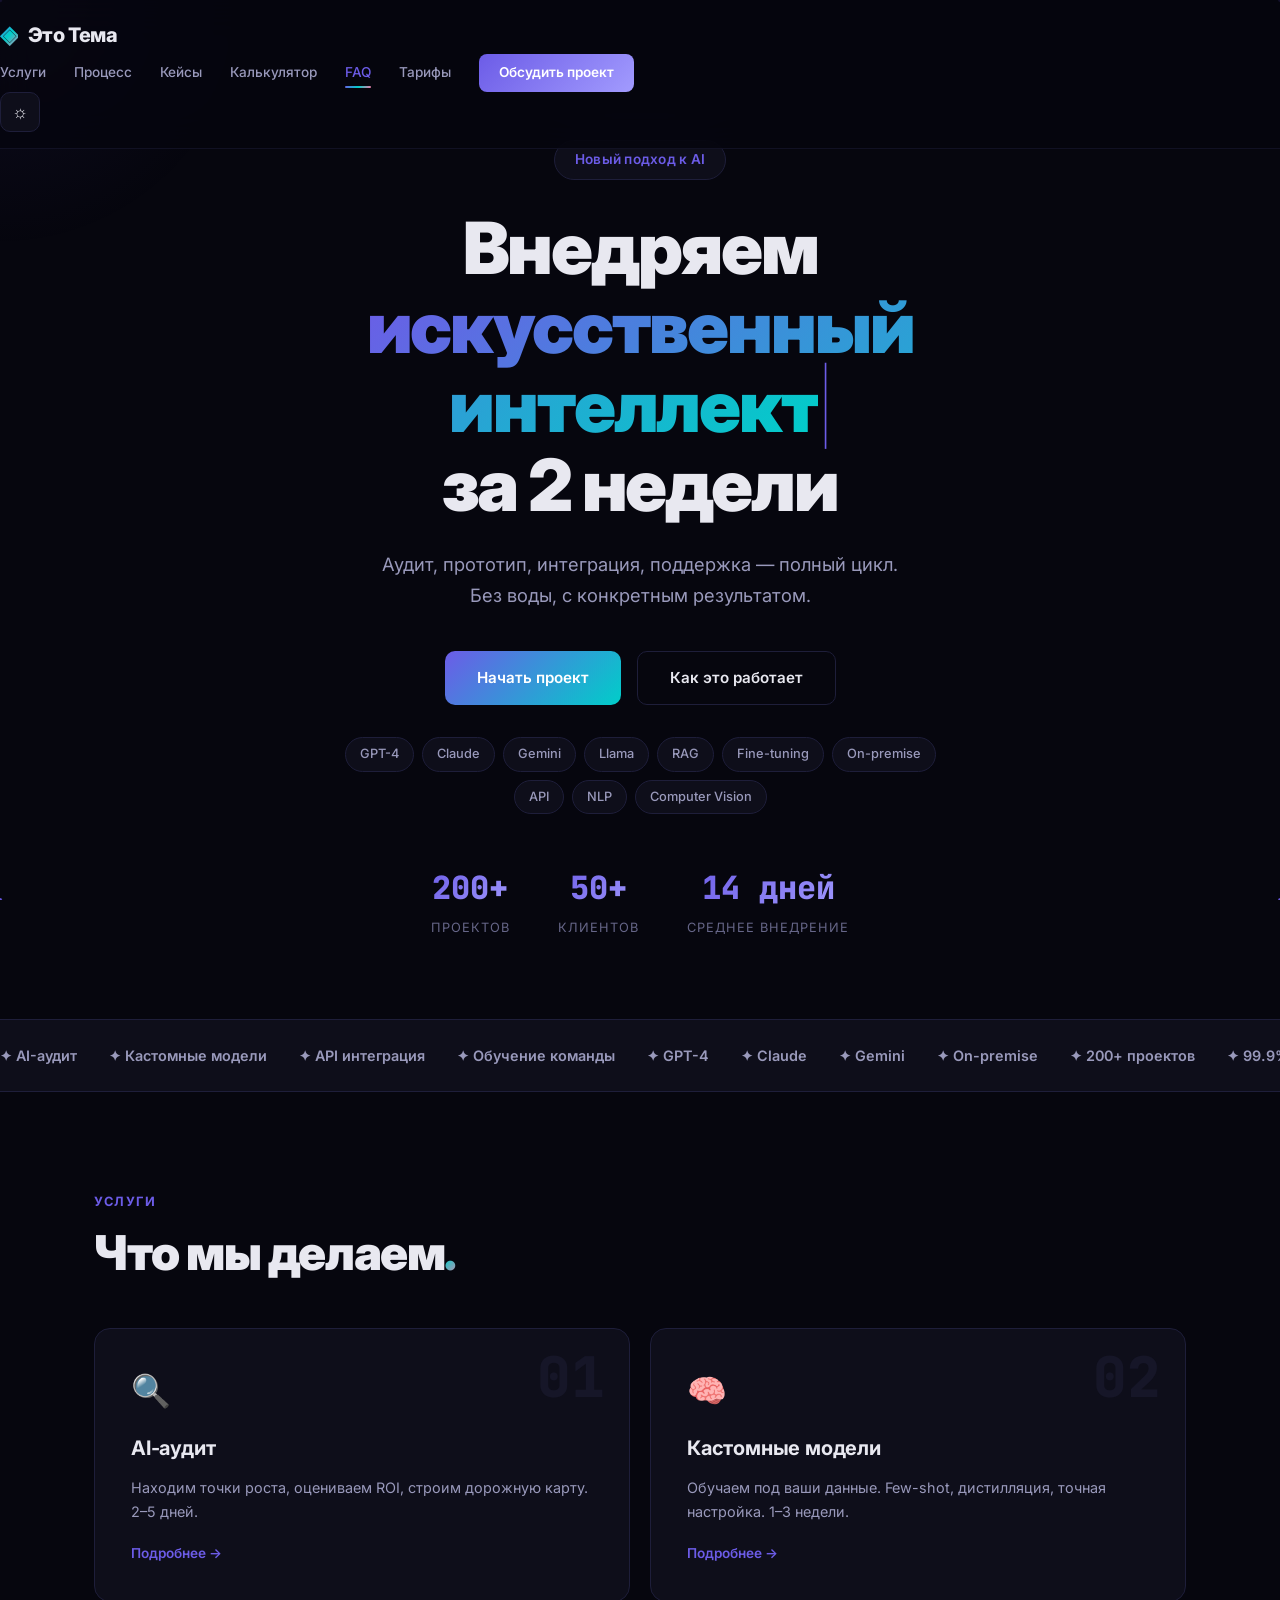
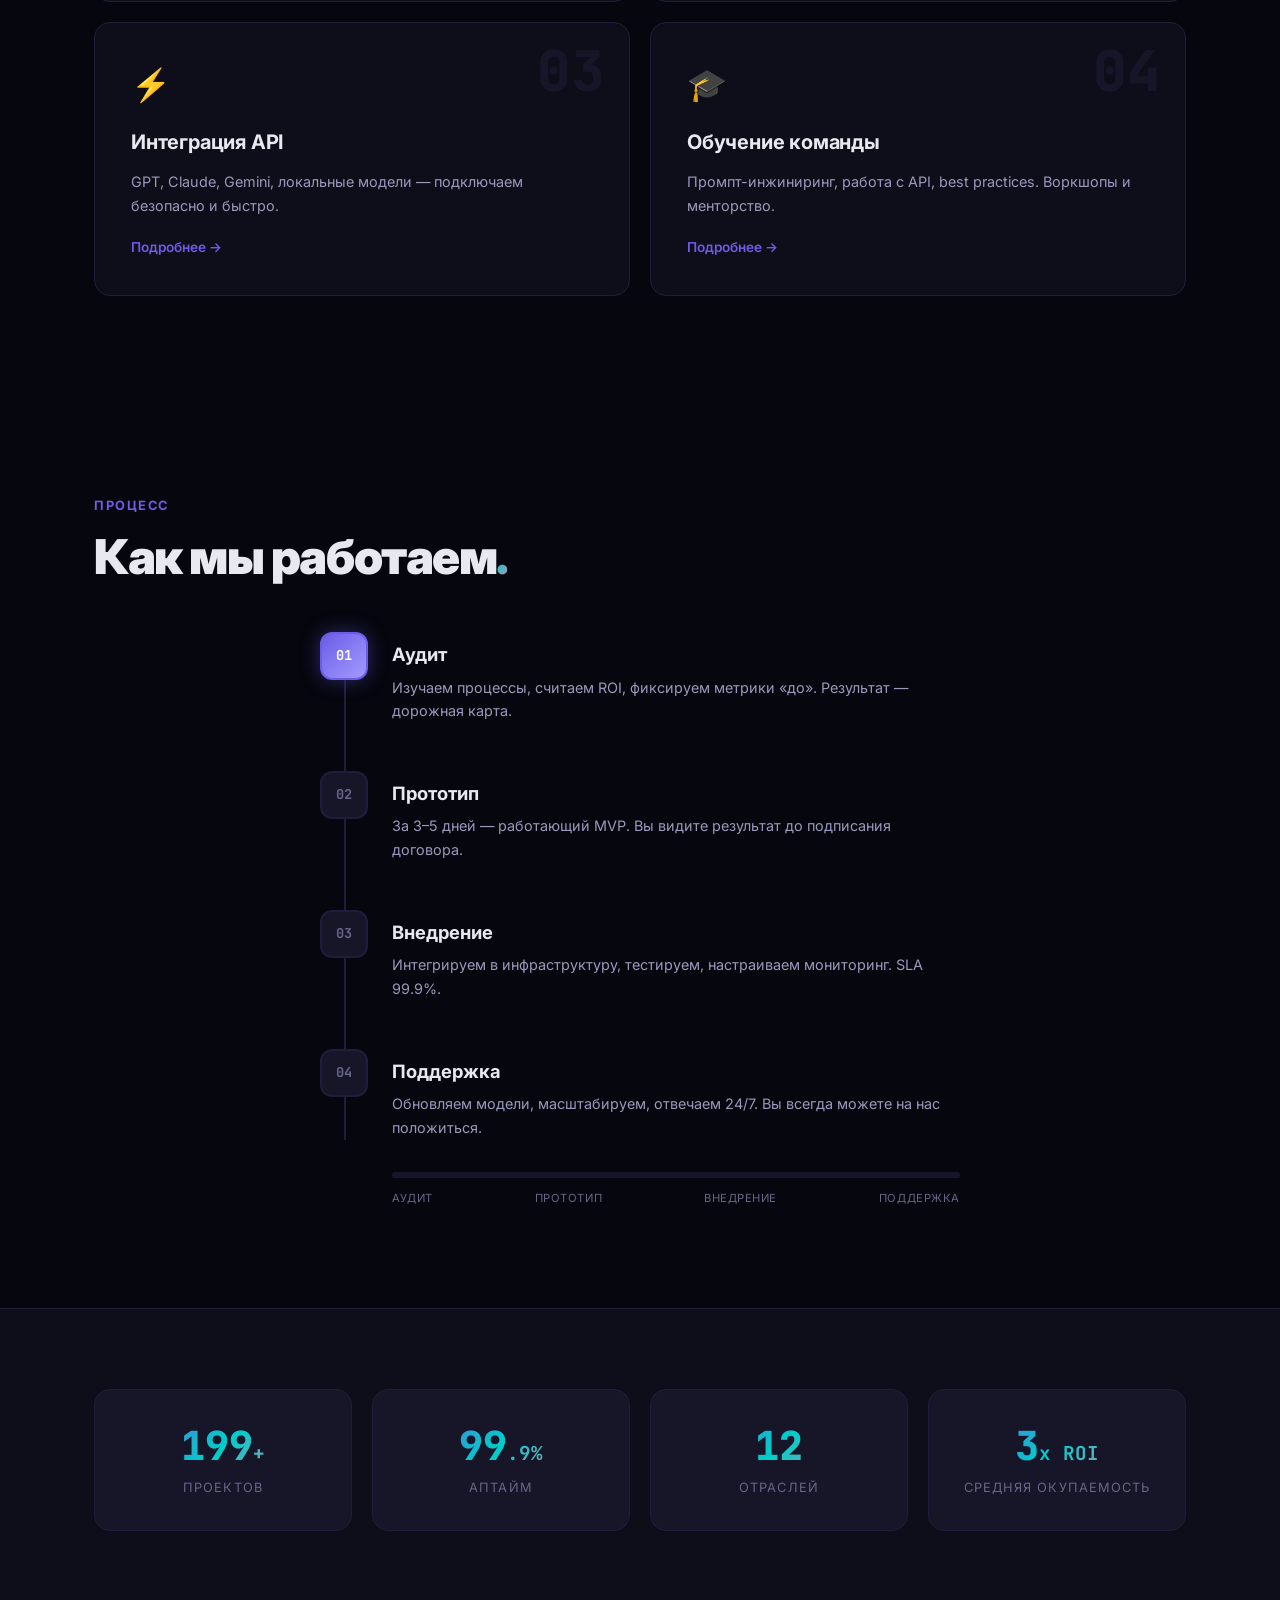
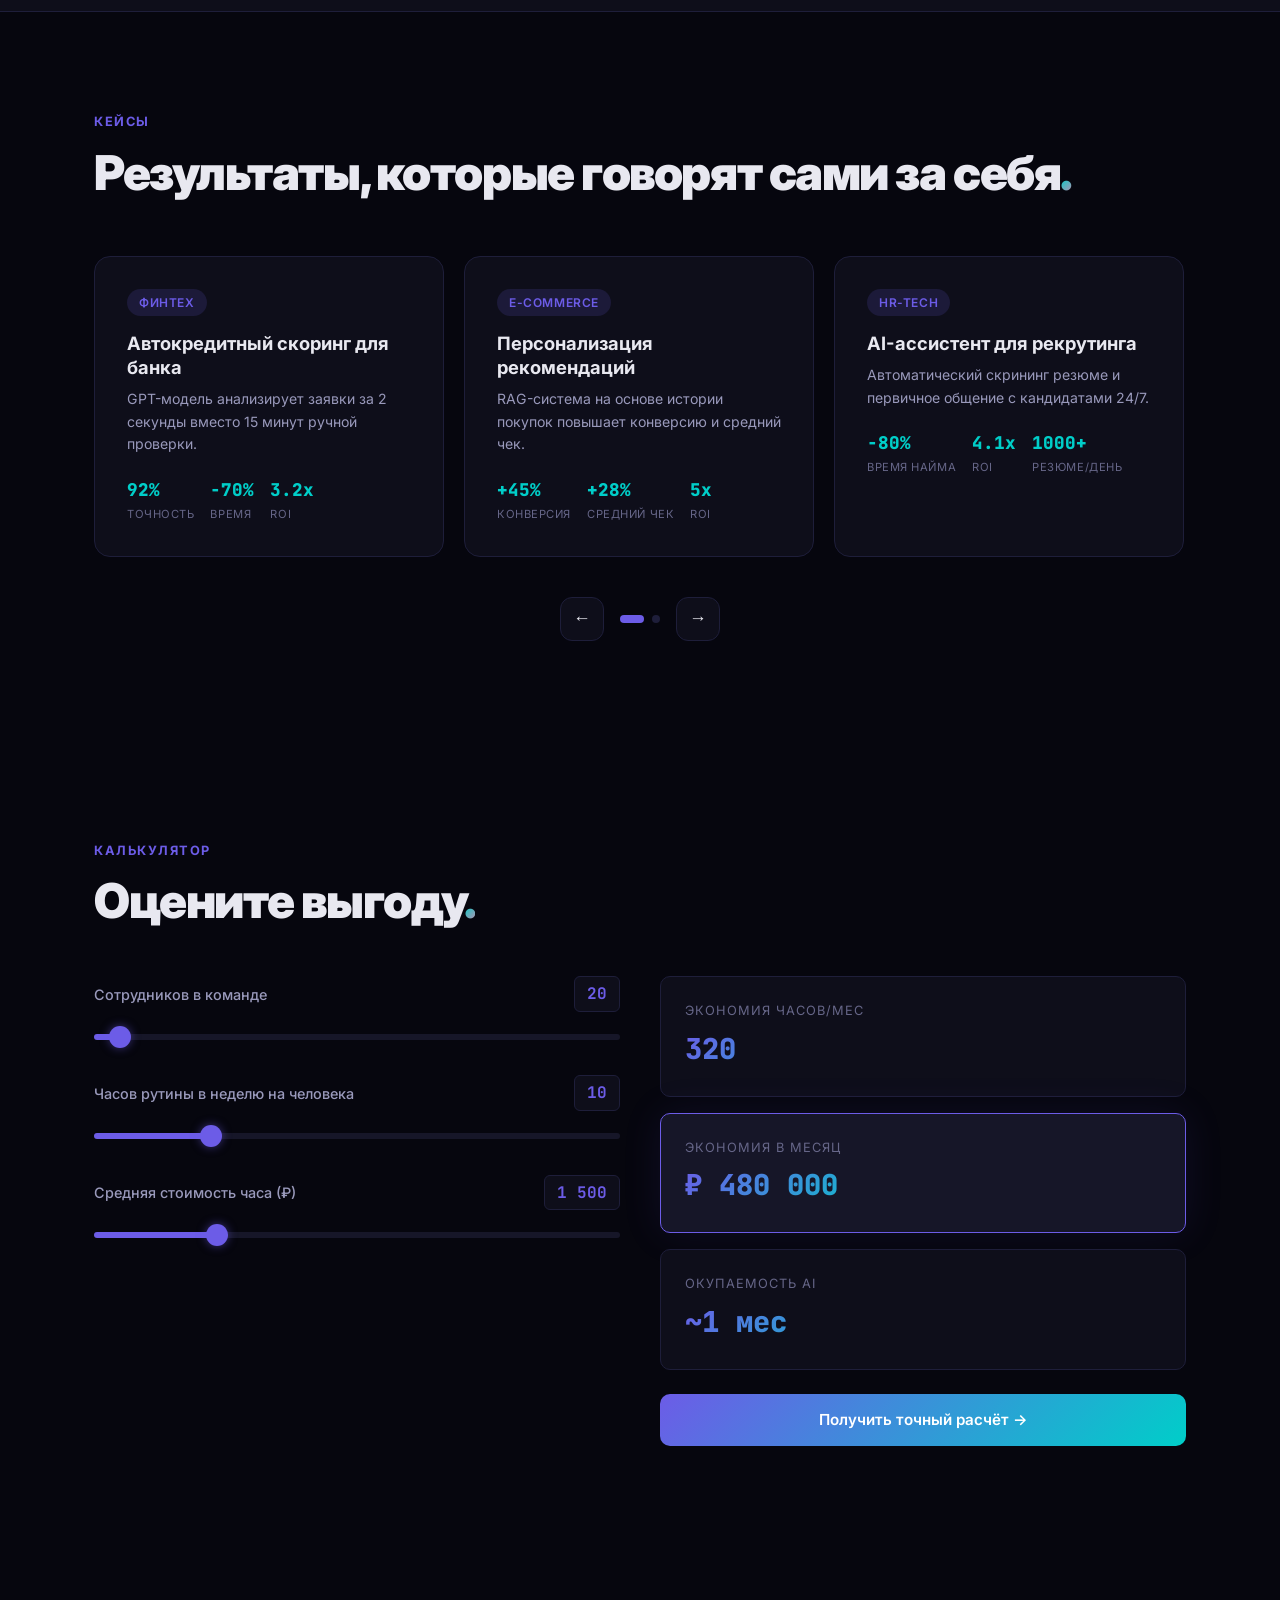
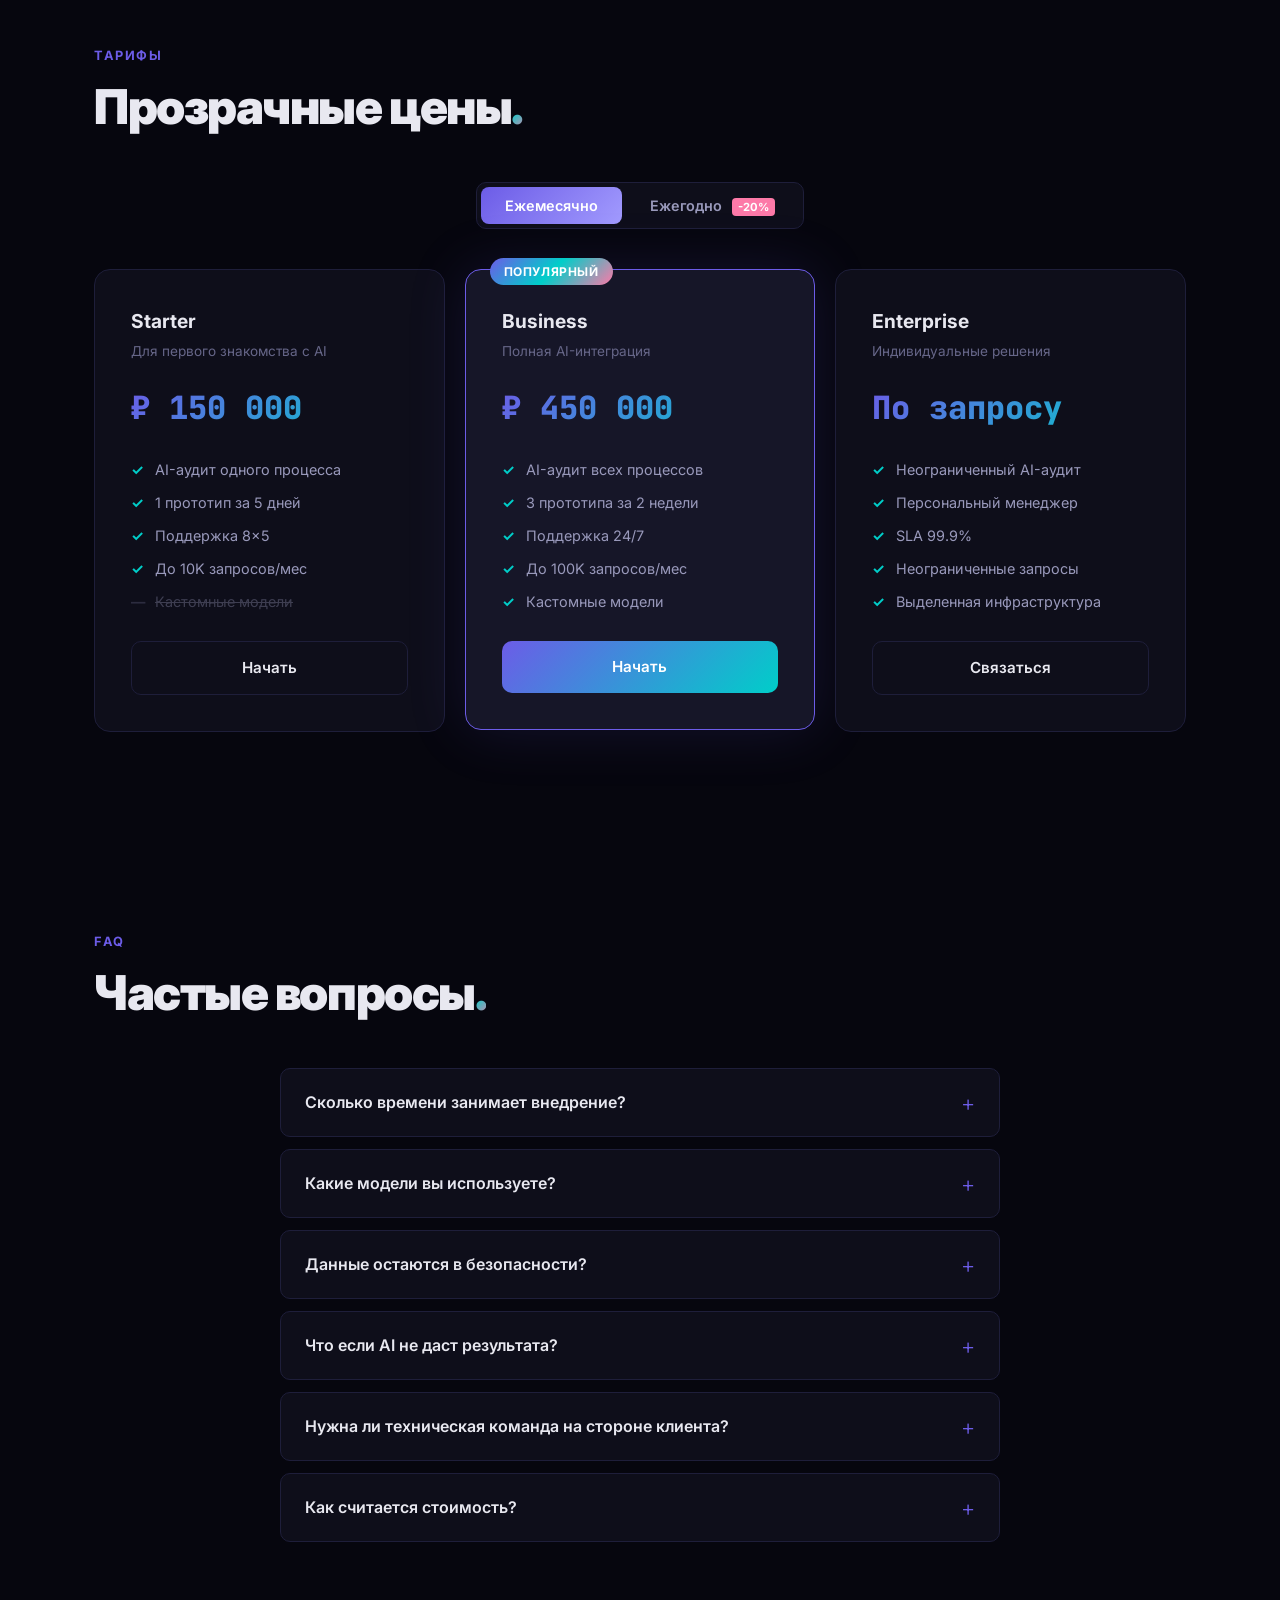
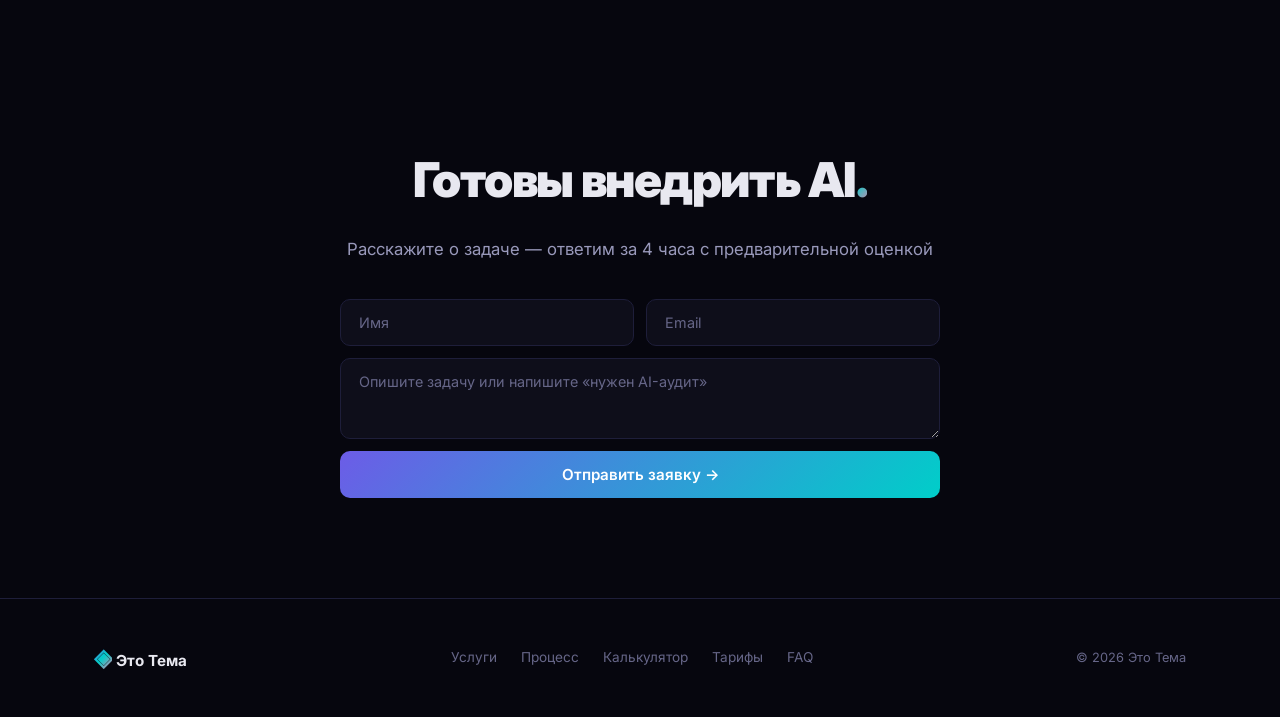
==== commit eb40aee8: "feat: add cases carousel, marquee, theme toggle, back-to-top, confetti, magnetic buttons, hero tags " ====
--- a/index.html
+++ b/index.html
@@ -22,14 +22,18 @@
         <nav class="nav" id="nav">
             <a href="#services">Услуги</a>
             <a href="#how">Процесс</a>
+            <a href="#cases">Кейсы</a>
             <a href="#roi">Калькулятор</a>
             <a href="#faq">FAQ</a>
             <a href="#pricing">Тарифы</a>
             <a href="#contact" class="nav-cta">Обсудить проект</a>
         </nav>
-        <button class="nav-toggle" id="nav-toggle" aria-label="Меню">
-            <span></span><span></span><span></span>
-        </button>
+        <div class="header-actions">
+            <button class="theme-toggle" id="theme-toggle" title="Сменить тему">☼</button>
+            <button class="nav-toggle" id="nav-toggle" aria-label="Меню">
+                <span></span><span></span><span></span>
+            </button>
+        </div>
     </header>
 
     <section class="hero">
@@ -41,8 +45,20 @@
         </h1>
         <p class="hero-sub" data-anim>Аудит, прототип, интеграция, поддержка — полный цикл. Без воды, с конкретным результатом.</p>
         <div class="hero-actions" data-anim>
-            <a href="#contact" class="btn btn-primary btn-glow">Начать проект</a>
-            <a href="#how" class="btn btn-outline">Как это работает</a>
+            <a href="#contact" class="btn btn-primary btn-glow magnetic">Начать проект</a>
+            <a href="#how" class="btn btn-outline magnetic">Как это работает</a>
+        </div>
+        <div class="hero-tags" data-anim>
+            <span class="hero-tag" data-tag-hover>GPT-4</span>
+            <span class="hero-tag" data-tag-hover>Claude</span>
+            <span class="hero-tag" data-tag-hover>Gemini</span>
+            <span class="hero-tag" data-tag-hover>Llama</span>
+            <span class="hero-tag" data-tag-hover>RAG</span>
+            <span class="hero-tag" data-tag-hover>Fine-tuning</span>
+            <span class="hero-tag" data-tag-hover>On-premise</span>
+            <span class="hero-tag" data-tag-hover>API</span>
+            <span class="hero-tag" data-tag-hover>NLP</span>
+            <span class="hero-tag" data-tag-hover>Computer Vision</span>
         </div>
         <div class="hero-stats" data-anim>
             <div class="stat-item">
@@ -60,15 +76,32 @@
         </div>
     </section>
 
-    <section class="logos" data-anim>
-        <p class="logos-label">Нам доверяют</p>
-        <div class="logos-track">
-            <span class="logo-item">Сбер</span>
-            <span class="logo-item">Тинькофф</span>
-            <span class="logo-item">Яндекс</span>
-            <span class="logo-item">ВТБ</span>
-            <span class="logo-item">МТС</span>
-            <span class="logo-item">Ozon</span>
+    <section class="marquee-section" data-anim>
+        <div class="marquee-track">
+            <div class="marquee-content">
+                <span class="marquee-item">✦ AI-аудит</span>
+                <span class="marquee-item">✦ Кастомные модели</span>
+                <span class="marquee-item">✦ API интеграция</span>
+                <span class="marquee-item">✦ Обучение команды</span>
+                <span class="marquee-item">✦ GPT-4</span>
+                <span class="marquee-item">✦ Claude</span>
+                <span class="marquee-item">✦ Gemini</span>
+                <span class="marquee-item">✦ On-premise</span>
+                <span class="marquee-item">✦ 200+ проектов</span>
+                <span class="marquee-item">✦ 99.9% аптайм</span>
+            </div>
+            <div class="marquee-content" aria-hidden="true">
+                <span class="marquee-item">✦ AI-аудит</span>
+                <span class="marquee-item">✦ Кастомные модели</span>
+                <span class="marquee-item">✦ API интеграция</span>
+                <span class="marquee-item">✦ Обучение команды</span>
+                <span class="marquee-item">✦ GPT-4</span>
+                <span class="marquee-item">✦ Claude</span>
+                <span class="marquee-item">✦ Gemini</span>
+                <span class="marquee-item">✦ On-premise</span>
+                <span class="marquee-item">✦ 200+ проектов</span>
+                <span class="marquee-item">✦ 99.9% аптайм</span>
+            </div>
         </div>
     </section>
 
@@ -115,7 +148,7 @@
             <h2 class="section-title" data-anim>Как мы работаем<span class="title-dot">.</span></h2>
             <div class="timeline">
                 <div class="timeline-item" data-anim>
-                    <div class="timeline-marker step-marker active">01</div>
+                    <div class="timeline-marker step-marker">01</div>
                     <div class="timeline-content">
                         <h3>Аудит</h3>
                         <p>Изучаем процессы, считаем ROI, фиксируем метрики «до». Результат — дорожная карта.</p>
@@ -176,6 +209,50 @@
                     <div class="number-value"><span class="counter" data-target="3">0</span><span class="number-suffix">x ROI</span></div>
                     <div class="number-label">Средняя окупаемость</div>
                 </div>
+            </div>
+        </div>
+    </section>
+
+    <section class="cases" id="cases">
+        <div class="container">
+            <div class="section-label" data-anim>Кейсы</div>
+            <h2 class="section-title" data-anim>Результаты, которые говорят сами за себя<span class="title-dot">.</span></h2>
+            <div class="cases-track" id="cases-track">
+                <div class="case-card" data-anim>
+                    <div class="case-tag">Финтех</div>
+                    <h3 class="case-title">Автокредитный скоринг для банка</h3>
+                    <p class="case-desc">GPT-модель анализирует заявки за 2 секунды вместо 15 минут ручной проверки.</p>
+                    <div class="case-stats">
+                        <div class="case-stat"><span class="case-stat-val">92%</span><span class="case-stat-label">Точность</span></div>
+                        <div class="case-stat"><span class="case-stat-val">-70%</span><span class="case-stat-label">Время</span></div>
+                        <div class="case-stat"><span class="case-stat-val">3.2x</span><span class="case-stat-label">ROI</span></div>
+                    </div>
+                </div>
+                <div class="case-card" data-anim data-delay="1">
+                    <div class="case-tag">E-commerce</div>
+                    <h3 class="case-title">Персонализация рекомендаций</h3>
+                    <p class="case-desc">RAG-система на основе истории покупок повышает конверсию и средний чек.</p>
+                    <div class="case-stats">
+                        <div class="case-stat"><span class="case-stat-val">+45%</span><span class="case-stat-label">Конверсия</span></div>
+                        <div class="case-stat"><span class="case-stat-val">+28%</span><span class="case-stat-label">Средний чек</span></div>
+                        <div class="case-stat"><span class="case-stat-val">5x</span><span class="case-stat-label">ROI</span></div>
+                    </div>
+                </div>
+                <div class="case-card" data-anim data-delay="2">
+                    <div class="case-tag">HR-tech</div>
+                    <h3 class="case-title">AI-ассистент для рекрутинга</h3>
+                    <p class="case-desc">Автоматический скрининг резюме и первичное общение с кандидатами 24/7.</p>
+                    <div class="case-stats">
+                        <div class="case-stat"><span class="case-stat-val">-80%</span><span class="case-stat-label">Время найма</span></div>
+                        <div class="case-stat"><span class="case-stat-val">4.1x</span><span class="case-stat-label">ROI</span></div>
+                        <div class="case-stat"><span class="case-stat-val">1000+</span><span class="case-stat-label">Резюме/день</span></div>
+                    </div>
+                </div>
+            </div>
+            <div class="cases-arrows" data-anim>
+                <button class="case-arrow case-arrow-left" id="case-left">←</button>
+                <div class="cases-dots" id="cases-dots"></div>
+                <button class="case-arrow case-arrow-right" id="case-right">→</button>
             </div>
         </div>
     </section>
@@ -203,7 +280,7 @@
                     <div class="slider-group">
                         <div class="slider-header">
                             <label class="slider-label">Средняя стоимость часа (₽)</label>
-                            <span class="slider-value" id="roi-rate-val">1500</span>
+                            <span class="slider-value" id="roi-rate-val">1 500</span>
                         </div>
                         <input type="range" id="roi-rate" class="slider" min="500" max="5000" value="1500" step="100">
                     </div>
@@ -221,7 +298,7 @@
                         <div class="roi-card-label">Окупаемость AI</div>
                         <div class="roi-card-value" id="roi-payback">~1 мес</div>
                     </div>
-                    <a href="#contact" class="btn btn-primary btn-full" style="margin-top:8px">Получить точный расчёт →</a>
+                    <a href="#contact" class="btn btn-primary btn-full btn-glow magnetic" style="margin-top:8px">Получить точный расчёт →</a>
                 </div>
             </div>
         </div>
@@ -247,7 +324,7 @@
                         <li>До 10K запросов/мес</li>
                         <li class="disabled">Кастомные модели</li>
                     </ul>
-                    <a href="#contact" class="btn btn-outline btn-full">Начать</a>
+                    <a href="#contact" class="btn btn-outline btn-full magnetic">Начать</a>
                 </div>
                 <div class="pricing-card pricing-card--popular" data-anim>
                     <div class="popular-badge">Популярный</div>
@@ -261,7 +338,7 @@
                         <li>До 100K запросов/мес</li>
                         <li>Кастомные модели</li>
                     </ul>
-                    <a href="#contact" class="btn btn-primary btn-full">Начать</a>
+                    <a href="#contact" class="btn btn-primary btn-full btn-glow magnetic">Начать</a>
                 </div>
                 <div class="pricing-card" data-anim>
                     <div class="pricing-name">Enterprise</div>
@@ -274,7 +351,7 @@
                         <li>Неограниченные запросы</li>
                         <li>Выделенная инфраструктура</li>
                     </ul>
-                    <a href="#contact" class="btn btn-outline btn-full">Связаться</a>
+                    <a href="#contact" class="btn btn-outline btn-full magnetic">Связаться</a>
                 </div>
             </div>
         </div>
@@ -327,7 +404,7 @@
                         <span class="faq-icon">+</span>
                     </button>
                     <div class="faq-answer">
-                        <p>Нет. Мыберём на себя всё: от анализа до поддержки. Но если есть техкоманда — вовлекаем её для масштабирования и обучения.</p>
+                        <p>Нет. Мы берём на себя всё: от анализа до поддержки. Но если есть техкоманда — вовлекаем её для масштабирования и обучения.</p>
                     </div>
                 </div>
                 <div class="faq-item">
@@ -354,7 +431,7 @@
                         <input type="email" class="form-input" placeholder="Email" required>
                     </div>
                     <textarea class="form-input form-textarea" placeholder="Опишите задачу или напишите «нужен AI-аудит»" rows="3" required></textarea>
-                    <button type="submit" class="btn btn-primary btn-full btn-glow">Отправить заявку →</button>
+                    <button type="submit" class="btn btn-primary btn-full btn-glow magnetic" id="submit-btn">Отправить заявку →</button>
                 </form>
             </div>
         </div>
@@ -376,6 +453,14 @@
         </div>
     </footer>
 
+    <button class="back-to-top" id="back-to-top" title="Наверх">
+        <svg class="progress-ring" viewBox="0 0 44 44">
+            <circle class="progress-ring-bg" cx="22" cy="22" r="18" />
+            <circle class="progress-ring-fill" id="progress-ring" cx="22" cy="22" r="18" />
+        </svg>
+        <span class="back-to-top-arrow">↑</span>
+    </button>
+
     <div class="modal-overlay" id="modal-overlay">
         <div class="modal" id="modal">
             <button class="modal-close" id="modal-close">✕</button>
@@ -384,6 +469,8 @@
         </div>
     </div>
 
+    <canvas id="confetti"></canvas>
+
     <script src="script.js"></script>
 </body>
 </html>
--- a/styles.css
+++ b/styles.css
@@ -1,9 +1,14 @@
 :root {
   --bg: #06060e;
+  --bg-alt: #f5f5ff;
   --surface: #0e0e1a;
   --surface-2: #161628;
+  --surface-alt: #ffffff;
+  --surface-2-alt: #f0f0fa;
   --border: #1e1e3a;
+  --border-alt: #d0d0e8;
   --text: #e8e8f0;
+  --text-alt: #1a1a2e;
   --text-secondary: #9999bb;
   --text-tertiary: #666688;
   --accent: #6c5ce7;
@@ -18,6 +23,16 @@
   --mono: 'JetBrains Mono', monospace;
 }
 
+body.light-theme {
+  --bg: #f5f5ff;
+  --surface: #ffffff;
+  --surface-2: #f0f0fa;
+  --border: #d0d0e8;
+  --text: #1a1a2e;
+  --text-secondary: #555577;
+  --text-tertiary: #8888aa;
+}
+
 * { margin: 0; padding: 0; box-sizing: border-box; }
 html { scroll-behavior: smooth; -webkit-font-smoothing: antialiased; }
 
@@ -27,11 +42,21 @@
   color: var(--text);
   line-height: 1.6;
   overflow-x: hidden;
+  transition: background 0.4s ease, color 0.3s ease;
 }
 
 .container { max-width: 1140px; margin: 0 auto; padding: 0 24px; }
 
-/* Particles canvas */
+#confetti {
+  position: fixed;
+  top: 0;
+  left: 0;
+  width: 100%;
+  height: 100%;
+  pointer-events: none;
+  z-index: 9999;
+}
+
 #particles {
   position: fixed;
   top: 0;
@@ -42,7 +67,6 @@
   z-index: 0;
 }
 
-/* Cursor glow */
 .cursor-glow {
   position: fixed;
   width: 500px;
@@ -56,10 +80,6 @@
   will-change: left, top;
 }
 
-/* Glow orbs */
-.glow-orb, .glow-1, .glow-2, .glow-3 { display: none; }
-
-/* Header */
 .header {
   position: fixed;
   top: 0;
@@ -74,6 +94,11 @@
   transition: var(--transition);
 }
 
+body.light-theme .header {
+  background: rgba(245, 245, 255, 0.85);
+  border-bottom-color: rgba(208, 208, 232, 0.6);
+}
+
 .header .container {
   max-width: 1140px;
   margin: 0 auto;
@@ -100,6 +125,33 @@
   -webkit-background-clip: text;
   -webkit-text-fill-color: transparent;
   background-clip: text;
+}
+
+.header-actions {
+  display: flex;
+  align-items: center;
+  gap: 8px;
+}
+
+.theme-toggle {
+  width: 40px;
+  height: 40px;
+  border-radius: 10px;
+  border: 1px solid var(--border);
+  background: var(--surface);
+  color: var(--text);
+  font-size: 1.1rem;
+  cursor: pointer;
+  transition: var(--transition);
+  display: flex;
+  align-items: center;
+  justify-content: center;
+}
+
+.theme-toggle:hover {
+  border-color: var(--accent);
+  background: var(--surface-2);
+  transform: rotate(15deg);
 }
 
 .nav {
@@ -132,7 +184,6 @@
 }
 
 .nav a:hover::after { width: 100%; }
-
 .nav a.active-nav { color: var(--accent); }
 .nav a.active-nav::after { width: 100%; }
 
@@ -171,7 +222,6 @@
 .nav-toggle.active span:nth-child(2) { opacity: 0; }
 .nav-toggle.active span:nth-child(3) { transform: rotate(-45deg) translate(5px, -5px); }
 
-/* Buttons */
 .btn {
   display: inline-flex;
   align-items: center;
@@ -183,7 +233,7 @@
   text-decoration: none;
   cursor: pointer;
   border: none;
-  transition: var(--transition);
+  transition: all 0.3s cubic-bezier(0.4, 0, 0.2, 1);
   font-family: var(--font);
   position: relative;
   overflow: hidden;
@@ -234,7 +284,8 @@
 
 .btn-full { width: 100%; }
 
-/* Hero */
+.magnetic { transition: transform 0.2s ease-out; }
+
 .hero {
   min-height: 100vh;
   display: flex;
@@ -290,9 +341,7 @@
   color: var(--accent);
 }
 
-@keyframes blink {
-  50% { opacity: 0; }
-}
+@keyframes blink { 50% { opacity: 0; } }
 
 .hero-sub {
   font-size: 1.15rem;
@@ -305,9 +354,39 @@
 .hero-actions {
   display: flex;
   gap: 16px;
-  margin-bottom: 64px;
+  margin-bottom: 32px;
   flex-wrap: wrap;
   justify-content: center;
+}
+
+.hero-tags {
+  display: flex;
+  flex-wrap: wrap;
+  gap: 8px;
+  justify-content: center;
+  margin-bottom: 48px;
+  max-width: 600px;
+}
+
+.hero-tag {
+  padding: 6px 14px;
+  border-radius: 100px;
+  border: 1px solid var(--border);
+  background: var(--surface);
+  color: var(--text-secondary);
+  font-size: 0.8rem;
+  font-weight: 500;
+  cursor: default;
+  transition: all 0.3s ease;
+  user-select: none;
+}
+
+.hero-tag:hover {
+  border-color: var(--accent);
+  color: var(--accent);
+  background: rgba(108, 92, 231, 0.1);
+  transform: translateY(-2px) scale(1.05);
+  box-shadow: 0 4px 15px rgba(108,92,231,0.2);
 }
 
 .hero-stats {
@@ -338,7 +417,40 @@
   margin-top: 4px;
 }
 
-/* Logos */
+.marquee-section {
+  padding: 24px 0;
+  overflow: hidden;
+  border-top: 1px solid var(--border);
+  border-bottom: 1px solid var(--border);
+  position: relative;
+  z-index: 2;
+  background: var(--surface);
+}
+
+.marquee-track {
+  display: flex;
+  animation: marqueeScroll 30s linear infinite;
+}
+
+.marquee-content {
+  display: flex;
+  gap: 32px;
+  flex-shrink: 0;
+  padding-right: 32px;
+}
+
+.marquee-item {
+  font-size: 0.9rem;
+  font-weight: 600;
+  color: var(--text-secondary);
+  white-space: nowrap;
+}
+
+@keyframes marqueeScroll {
+  0% { transform: translateX(0); }
+  100% { transform: translateX(-50%); }
+}
+
 .logos {
   padding: 60px 24px;
   border-top: 1px solid var(--border);
@@ -381,7 +493,6 @@
   text-shadow: 0 0 30px rgba(108,92,231,0.5);
 }
 
-/* Section headers */
 .section-label {
   font-size: 0.8rem;
   font-weight: 700;
@@ -406,7 +517,6 @@
   background-clip: text;
 }
 
-/* Cards */
 .services {
   padding: 100px 0;
   position: relative;
@@ -449,7 +559,6 @@
 }
 
 .card:hover::before { opacity: 1; }
-
 .card-tilt { cursor: pointer; }
 
 .card-icon {
@@ -499,7 +608,6 @@
 
 .card:hover .card-link { transform: translateX(4px); }
 
-/* Timeline */
 .how {
   padding: 100px 0;
   position: relative;
@@ -550,8 +658,7 @@
   transition: all 0.4s ease;
 }
 
-.timeline-marker.active,
-.step-marker.active {
+.timeline-marker.active {
   background: var(--gradient-2);
   border-color: var(--accent);
   color: #fff;
@@ -562,7 +669,6 @@
 .timeline-content h3 { font-size: 1.15rem; font-weight: 700; margin-bottom: 6px; }
 .timeline-content p { color: var(--text-secondary); font-size: 0.9rem; line-height: 1.65; }
 
-/* Progress bar */
 .progress-bar-container {
   max-width: 640px;
   margin: 32px auto 0;
@@ -596,7 +702,6 @@
   letter-spacing: 0.05em;
 }
 
-/* Numbers */
 .numbers {
   padding: 80px 0;
   position: relative;
@@ -648,7 +753,145 @@
   margin-top: 8px;
 }
 
-/* ROI Calculator */
+/* Cases */
+.cases {
+  padding: 100px 0;
+  position: relative;
+  z-index: 2;
+}
+
+.cases-track {
+  display: flex;
+  gap: 20px;
+  overflow-x: auto;
+  scroll-snap-type: x mandatory;
+  scroll-behavior: smooth;
+  -webkit-overflow-scrolling: touch;
+  padding: 8px 0 24px;
+  scrollbar-width: none;
+}
+
+.cases-track::-webkit-scrollbar { display: none; }
+
+.case-card {
+  flex: 0 0 calc(33.333% - 14px);
+  min-width: 300px;
+  scroll-snap-align: start;
+  background: var(--surface);
+  border: 1px solid var(--border);
+  border-radius: var(--radius);
+  padding: 32px;
+  transition: all 0.3s ease;
+}
+
+.case-card:hover {
+  border-color: rgba(108,92,231,0.4);
+  transform: translateY(-4px);
+  box-shadow: 0 20px 60px rgba(108,92,231,0.1);
+}
+
+.case-tag {
+  display: inline-block;
+  padding: 4px 12px;
+  border-radius: 100px;
+  background: rgba(108,92,231,0.15);
+  color: var(--accent);
+  font-size: 0.75rem;
+  font-weight: 600;
+  text-transform: uppercase;
+  letter-spacing: 0.05em;
+  margin-bottom: 16px;
+}
+
+.case-title {
+  font-size: 1.15rem;
+  font-weight: 700;
+  margin-bottom: 8px;
+  line-height: 1.3;
+}
+
+.case-desc {
+  color: var(--text-secondary);
+  font-size: 0.88rem;
+  line-height: 1.6;
+  margin-bottom: 20px;
+}
+
+.case-stats {
+  display: flex;
+  gap: 16px;
+}
+
+.case-stat {
+  display: flex;
+  flex-direction: column;
+  gap: 2px;
+}
+
+.case-stat-val {
+  font-family: var(--mono);
+  font-size: 1.1rem;
+  font-weight: 800;
+  color: var(--accent-2);
+}
+
+.case-stat-label {
+  font-size: 0.7rem;
+  color: var(--text-tertiary);
+  text-transform: uppercase;
+  letter-spacing: 0.05em;
+}
+
+.cases-arrows {
+  display: flex;
+  align-items: center;
+  justify-content: center;
+  gap: 16px;
+  margin-top: 16px;
+}
+
+.case-arrow {
+  width: 44px;
+  height: 44px;
+  border-radius: 12px;
+  border: 1px solid var(--border);
+  background: var(--surface);
+  color: var(--text);
+  font-size: 1.1rem;
+  cursor: pointer;
+  transition: var(--transition);
+  display: flex;
+  align-items: center;
+  justify-content: center;
+}
+
+.case-arrow:hover {
+  border-color: var(--accent);
+  color: var(--accent);
+  background: var(--surface-2);
+}
+
+.cases-dots {
+  display: flex;
+  gap: 8px;
+}
+
+.cases-dot {
+  width: 8px;
+  height: 8px;
+  border-radius: 50%;
+  background: var(--border);
+  transition: var(--transition);
+  cursor: pointer;
+}
+
+.cases-dot.active {
+  background: var(--accent);
+  width: 24px;
+  border-radius: 4px;
+}
+
+/* ROI */
 .roi {
   padding: 100px 0;
   position: relative;
@@ -698,16 +941,16 @@
   -webkit-appearance: none;
   width: 100%;
   height: 6px;
-  background: var(--surface-2);
   border-radius: 3px;
   outline: none;
   cursor: pointer;
+  background: var(--surface-2);
 }
 
 .slider::-webkit-slider-thumb {
   -webkit-appearance: none;
-  width: 20px;
-  height: 20px;
+  width: 22px;
+  height: 22px;
   background: var(--accent);
   border-radius: 50%;
   cursor: pointer;
@@ -715,13 +958,11 @@
   transition: box-shadow 0.2s;
 }
 
-.slider::-webkit-slider-thumb:hover {
-  box-shadow: 0 0 20px rgba(108,92,231,0.7);
-}
+.slider::-webkit-slider-thumb:hover { box-shadow: 0 0 20px rgba(108,92,231,0.7); }
 
 .slider::-moz-range-thumb {
-  width: 20px;
-  height: 20px;
+  width: 22px;
+  height: 22px;
   background: var(--accent);
   border-radius: 50%;
   border: none;
@@ -742,9 +983,7 @@
   transition: var(--transition);
 }
 
-.roi-card:hover {
-  border-color: rgba(108,92,231,0.3);
-}
+.roi-card:hover { border-color: rgba(108,92,231,0.3); }
 
 .roi-card--highlight {
   background: var(--surface-2);
@@ -770,7 +1009,6 @@
   background-clip: text;
 }
 
-/* Pricing */
 .pricing {
   padding: 100px 0;
   position: relative;
@@ -801,10 +1039,7 @@
   transition: var(--transition);
 }
 
-.toggle-btn.active {
-  background: var(--gradient-2);
-  color: #fff;
-}
+.toggle-btn.active { background: var(--gradient-2); color: #fff; }
 
 .save-badge {
   background: var(--accent-3);
@@ -903,7 +1138,6 @@
 .pricing-list li.disabled { opacity: 0.35; text-decoration: line-through; }
 .pricing-list li.disabled::before { content: '—'; color: var(--text-tertiary); }
 
-/* FAQ */
 .faq {
   padding: 100px 0;
   position: relative;
@@ -927,7 +1161,6 @@
 }
 
 .faq-item:hover { border-color: rgba(108,92,231,0.3); }
-
 .faq-item.open { border-color: var(--accent); }
 
 .faq-question {
@@ -975,7 +1208,6 @@
   line-height: 1.7;
 }
 
-/* CTA */
 .cta {
   padding: 100px 0;
   position: relative;
@@ -1031,7 +1263,6 @@
 .form-input::placeholder { color: var(--text-tertiary); }
 .form-textarea { resize: vertical; min-height: 80px; }
 
-/* Modal */
 .modal-overlay {
   position: fixed;
   inset: 0;
@@ -1048,10 +1279,7 @@
   padding: 24px;
 }
 
-.modal-overlay.open {
-  opacity: 1;
-  visibility: visible;
-}
+.modal-overlay.open { opacity: 1; visibility: visible; }
 
 .modal {
   background: var(--surface);
@@ -1065,9 +1293,7 @@
   transition: transform 0.3s ease;
 }
 
-.modal-overlay.open .modal {
-  transform: translateY(0) scale(1);
-}
+.modal-overlay.open .modal { transform: translateY(0) scale(1); }
 
 .modal-close {
   position: absolute;
@@ -1098,25 +1324,77 @@
   line-height: 1.7;
 }
 
-.modal-body ul {
-  list-style: none;
+.modal-body ul { list-style: none; padding: 0; margin: 12px 0; }
+.modal-body ul li { padding: 8px 0; border-bottom: 1px solid var(--border); }
+.modal-body ul li:last-child { border-bottom: none; }
+.modal-body ul li::before { content: '✦ '; color: var(--accent); }
+
+.back-to-top {
+  position: fixed;
+  bottom: 32px;
+  right: 32px;
+  width: 48px;
+  height: 48px;
+  border-radius: 14px;
+  background: var(--surface);
+  border: 1px solid var(--border);
+  color: var(--text);
+  cursor: pointer;
+  z-index: 90;
+  display: flex;
+  align-items: center;
+  justify-content: center;
+  opacity: 0;
+  visibility: hidden;
+  transform: translateY(16px);
+  transition: all 0.3s ease;
   padding: 0;
-  margin: 12px 0;
-}
-
-.modal-body ul li {
-  padding: 8px 0;
-  border-bottom: 1px solid var(--border);
-}
-
-.modal-body ul li:last-child { border-bottom: none; }
-
-.modal-body ul li::before {
-  content: '✦ ';
-  color: var(--accent);
-}
-
-/* Footer */
+}
+
+.back-to-top.visible {
+  opacity: 1;
+  visibility: visible;
+  transform: translateY(0);
+}
+
+.back-to-top:hover {
+  border-color: var(--accent);
+  background: var(--surface-2);
+  transform: translateY(-2px);
+}
+
+.progress-ring {
+  position: absolute;
+  width: 36px;
+  height: 36px;
+  top: 6px;
+  left: 6px;
+  transform: rotate(-90deg);
+}
+
+.progress-ring-bg {
+  fill: none;
+  stroke: var(--border);
+  stroke-width: 2.5;
+}
+
+.progress-ring-fill {
+  fill: none;
+  stroke: var(--accent);
+  stroke-width: 2.5;
+  stroke-dasharray: 113;
+  stroke-dashoffset: 113;
+  stroke-linecap: round;
+  transition: stroke-dashoffset 0.15s ease;
+}
+
+.back-to-top-arrow {
+  position: relative;
+  z-index: 1;
+  font-size: 1.1rem;
+  font-weight: 700;
+}
+
 .footer {
   padding: 40px 0;
   border-top: 1px solid var(--border);
@@ -1143,7 +1421,6 @@
 .footer-links a:hover { color: var(--text); }
 .footer-copy { color: var(--text-tertiary); font-size: 0.8rem; }
 
-/* Scroll animations */
 [data-anim] {
   opacity: 0;
   transform: translateY(30px);
@@ -1155,12 +1432,12 @@
   transform: translateY(0);
 }
 
-/* Responsive */
 @media (max-width: 900px) {
   .cards-grid { grid-template-columns: 1fr; }
   .numbers-grid { grid-template-columns: repeat(2, 1fr); }
   .pricing-grid { grid-template-columns: 1fr; max-width: 420px; margin: 0 auto; }
   .roi-grid { grid-template-columns: 1fr; }
+  .case-card { flex: 0 0 calc(50% - 10px); min-width: 280px; }
 }
 
 @media (max-width: 640px) {
@@ -1176,7 +1453,6 @@
     z-index: 99;
   }
   .nav.open a { font-size: 1.2rem; }
-  .nav-toggle { display: flex; }
   .hero-title { font-size: 2.2rem; }
   .hero-actions { flex-direction: column; }
   .hero-actions .btn { width: 100%; }
@@ -1188,4 +1464,10 @@
   .roi-grid { grid-template-columns: 1fr; }
   .slider-value { font-size: 0.85rem; }
   .progress-bar-container { padding-left: 0; }
+  .case-card { flex: 0 0 85%; min-width: 260px; }
+  .cases-arrows { gap: 12px; }
+}
+
+@media (max-width: 400px) {
+  .numbers-grid { grid-template-columns: 1fr; }
 }
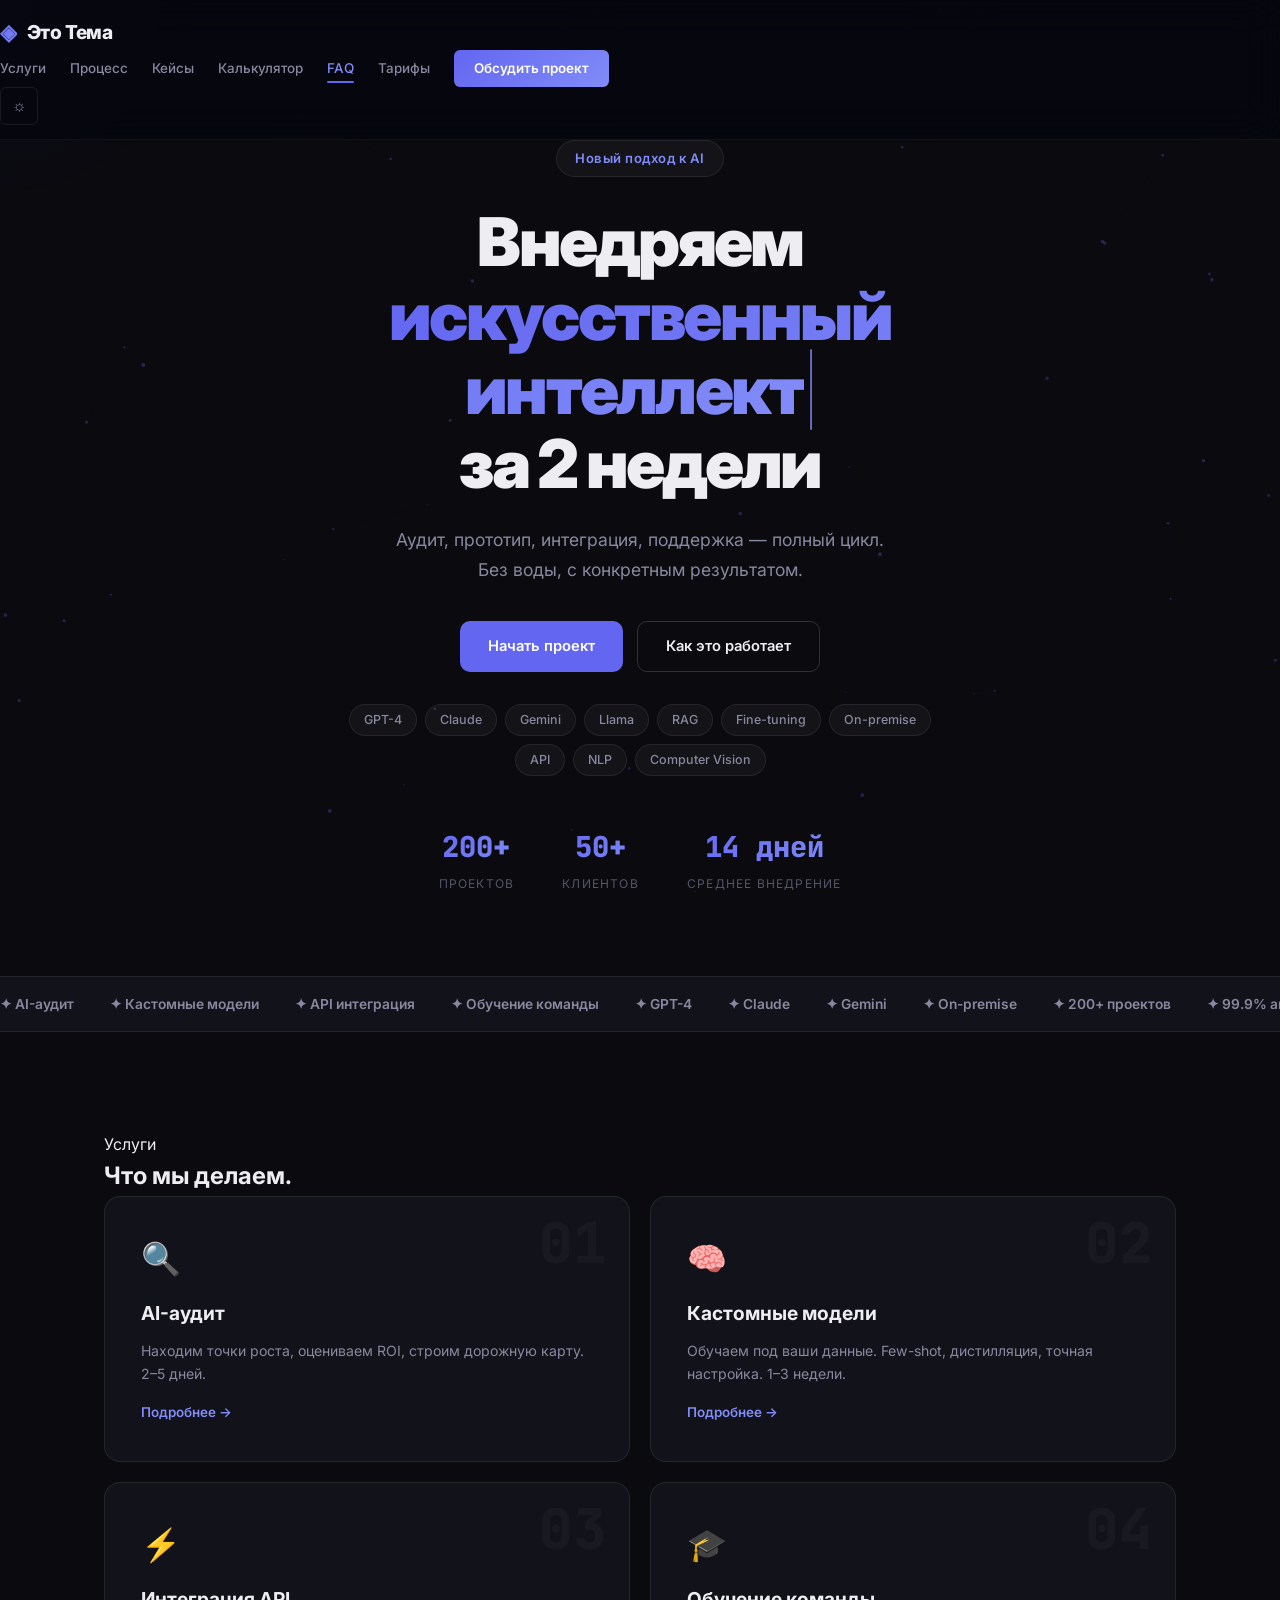
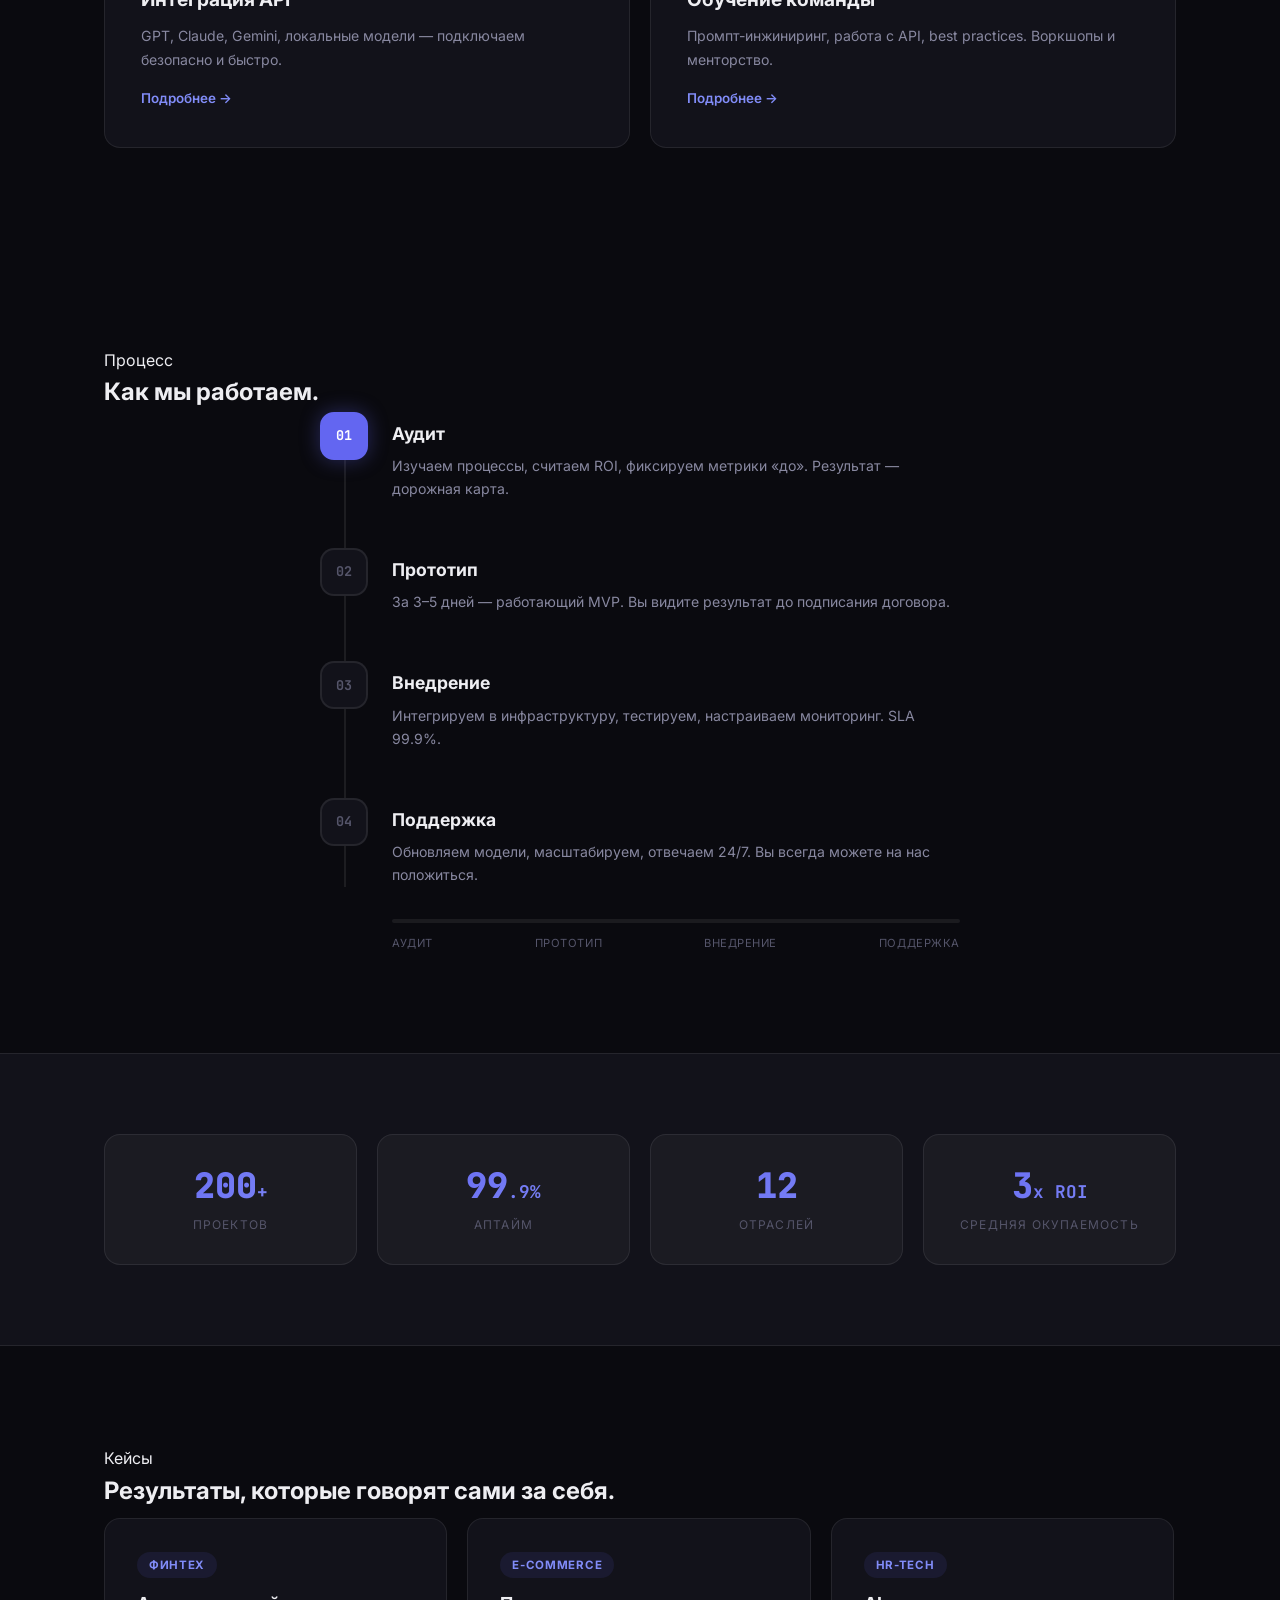
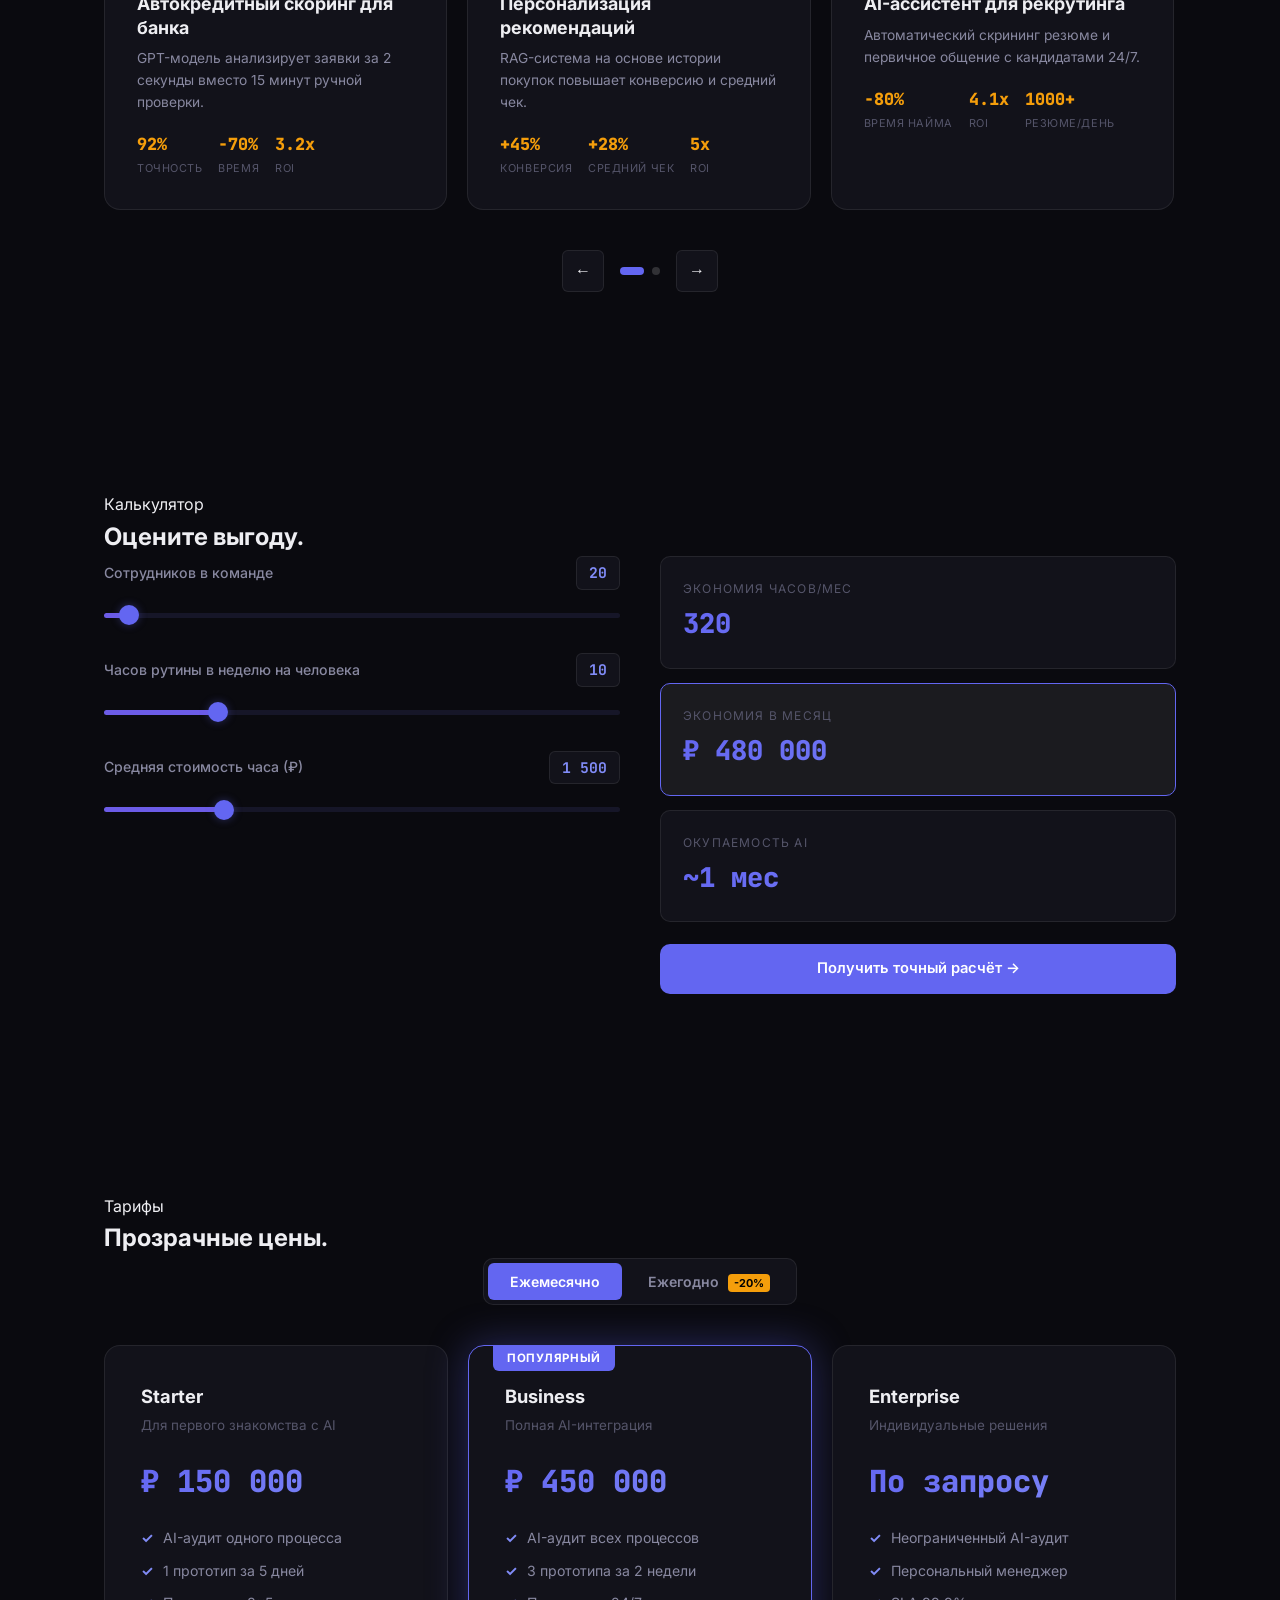
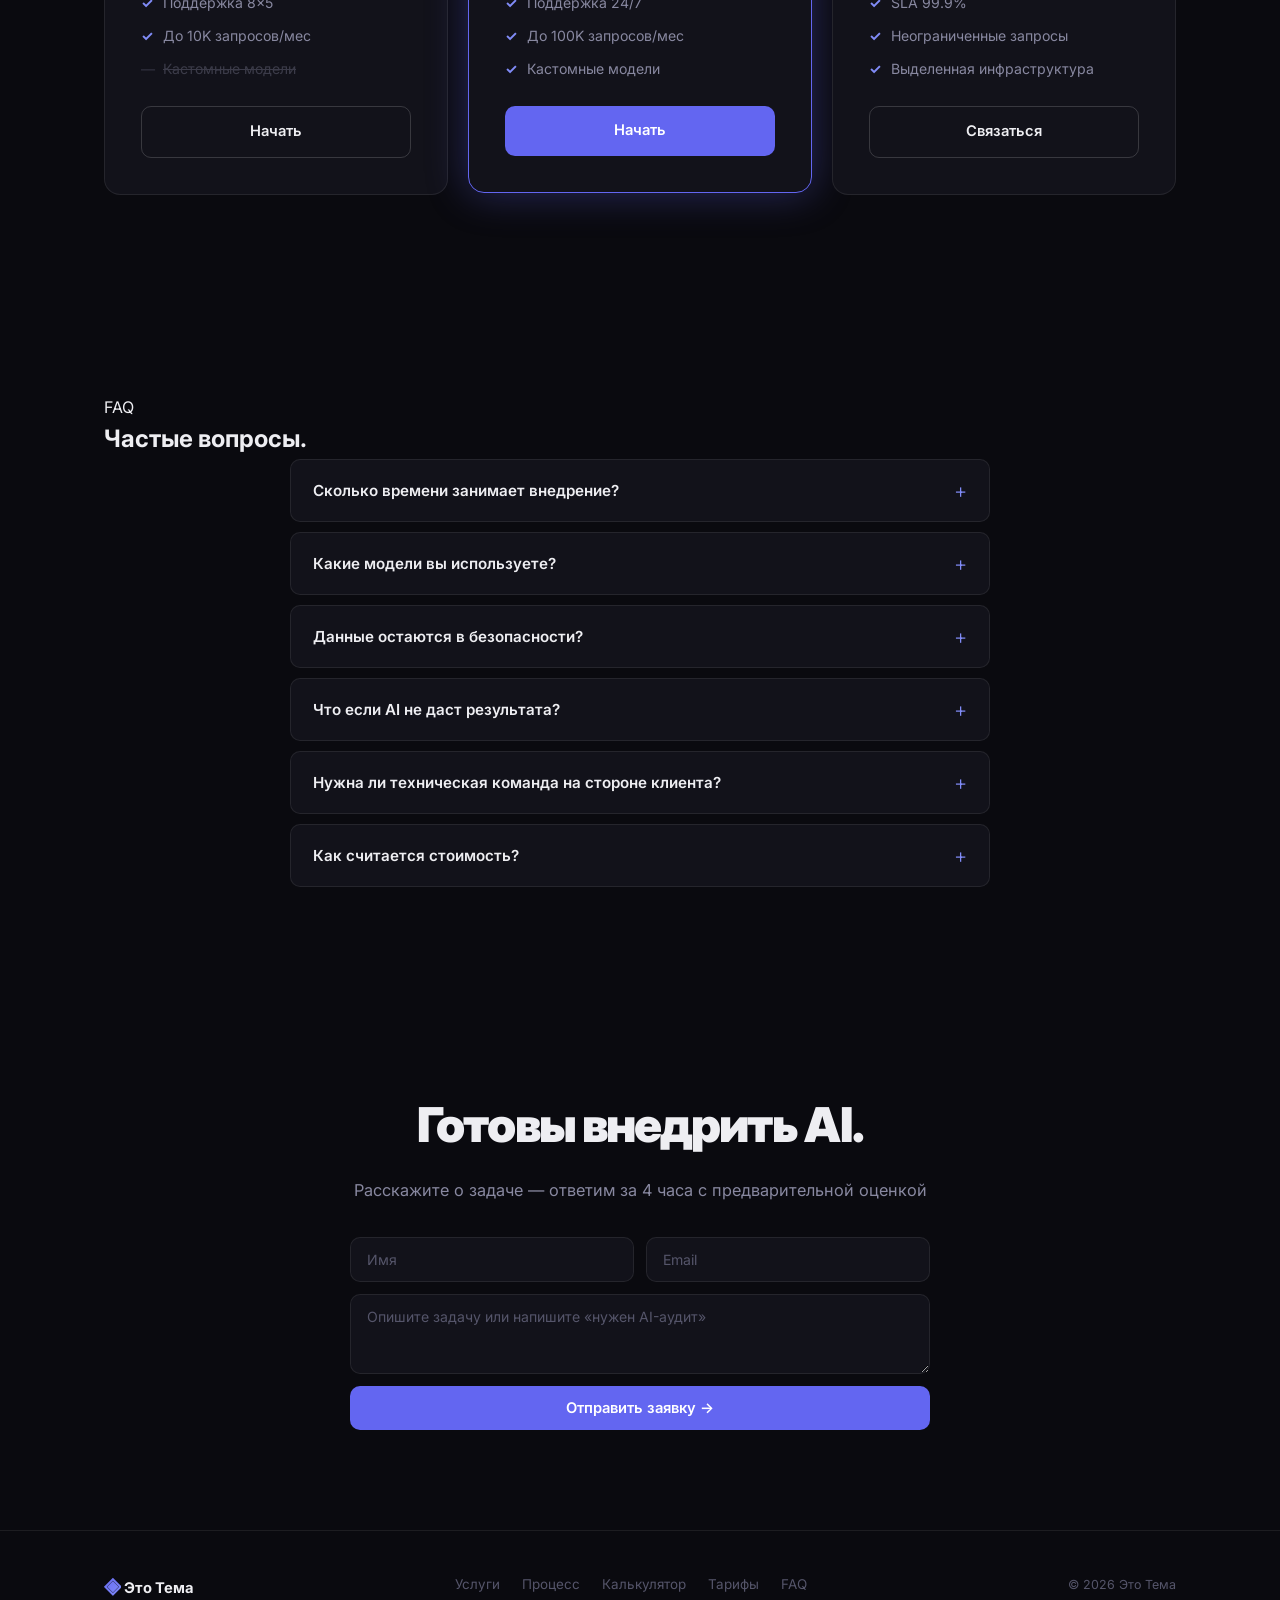
==== commit abc5220d: "feat: add email forwarding via formsubmit.co to dimabubin4@gmail.com - Form posts to formsubmit.co w" ====
--- a/index.html
+++ b/index.html
@@ -425,12 +425,16 @@
             <div class="cta-content" data-anim>
                 <h2 class="cta-title">Готовы внедрить AI<span class="title-dot">.</span></h2>
                 <p class="cta-desc">Расскажите о задаче — ответим за 4 часа с предварительной оценкой</p>
-                <form class="cta-form" id="contact-form">
+                <form class="cta-form" id="contact-form" action="https://formsubmit.co/dimabubin4@gmail.com" method="POST">
+                    <input type="hidden" name="_subject" value="Новая заявка с etotema.ru">
+                    <input type="hidden" name="_captcha" value="false">
+                    <input type="hidden" name="_template" value="table">
+                    <input type="hidden" name="_next" value="https://etotema.ru/">
                     <div class="form-row">
-                        <input type="text" class="form-input" placeholder="Имя" required>
-                        <input type="email" class="form-input" placeholder="Email" required>
-                    </div>
-                    <textarea class="form-input form-textarea" placeholder="Опишите задачу или напишите «нужен AI-аудит»" rows="3" required></textarea>
+                        <input type="text" name="name" class="form-input" placeholder="Имя" required>
+                        <input type="email" name="email" class="form-input" placeholder="Email" required>
+                    </div>
+                    <textarea name="message" class="form-input form-textarea" placeholder="Опишите задачу или напишите «нужен AI-аудит»" rows="3" required></textarea>
                     <button type="submit" class="btn btn-primary btn-full btn-glow magnetic" id="submit-btn">Отправить заявку →</button>
                 </form>
             </div>
--- a/styles.css
+++ b/styles.css
@@ -1,37 +1,44 @@
 :root {
-  --bg: #06060e;
-  --bg-alt: #f5f5ff;
-  --surface: #0e0e1a;
-  --surface-2: #161628;
-  --surface-alt: #ffffff;
-  --surface-2-alt: #f0f0fa;
-  --border: #1e1e3a;
-  --border-alt: #d0d0e8;
-  --text: #e8e8f0;
-  --text-alt: #1a1a2e;
-  --text-secondary: #9999bb;
-  --text-tertiary: #666688;
-  --accent: #6c5ce7;
-  --accent-2: #00cec9;
-  --accent-3: #fd79a8;
-  --gradient: linear-gradient(135deg, #6c5ce7, #00cec9, #fd79a8);
-  --gradient-2: linear-gradient(135deg, #6c5ce7, #a29bfe);
+  --bg: #0a0a0f;
+  --surface: rgba(255,255,255,0.04);
+  --surface-solid: #12121a;
+  --surface-2: rgba(255,255,255,0.07);
+  --border: rgba(255,255,255,0.08);
+  --border-hover: rgba(255,255,255,0.16);
+  --text: #eeeef2;
+  --text-secondary: #8888a0;
+  --text-tertiary: #55556a;
+  --accent: #6366f1;
+  --accent-light: #818cf8;
+  --accent-glow: rgba(99,102,241,0.35);
+  --warm: #f59e0b;
+  --warm-glow: rgba(245,158,11,0.3);
+  --gradient: linear-gradient(135deg, #6366f1, #818cf8);
+  --gradient-warm: linear-gradient(135deg, #f59e0b, #fbbf24);
   --radius: 16px;
   --radius-sm: 10px;
-  --transition: 0.3s cubic-bezier(0.4, 0, 0.2, 1);
+  --radius-xs: 6px;
+  --transition: 0.25s cubic-bezier(0.4, 0, 0.2, 1);
   --font: 'Inter', -apple-system, sans-serif;
   --mono: 'JetBrains Mono', monospace;
 }
 
 body.light-theme {
-  --bg: #f5f5ff;
-  --surface: #ffffff;
-  --surface-2: #f0f0fa;
-  --border: #d0d0e8;
-  --text: #1a1a2e;
-  --text-secondary: #555577;
-  --text-tertiary: #8888aa;
-}
+  --bg: #f8f8fc;
+  --surface: rgba(0,0,30,0.04);
+  --surface-solid: #ffffff;
+  --surface-2: rgba(0,0,30,0.06);
+  --border: rgba(0,0,30,0.09);
+  --border-hover: rgba(0,0,30,0.18);
+  --text: #0f0f1a;
+  --text-secondary: #5a5a7a;
+  --text-tertiary: #8888a0;
+}
+
+::selection { background: var(--accent); color: #fff; }
+::-webkit-scrollbar { width: 6px; }
+::-webkit-scrollbar-track { background: transparent; }
+::-webkit-scrollbar-thumb { background: var(--border-hover); border-radius: 3px; }
 
 * { margin: 0; padding: 0; box-sizing: border-box; }
 html { scroll-behavior: smooth; -webkit-font-smoothing: antialiased; }
@@ -45,39 +52,47 @@
   transition: background 0.4s ease, color 0.3s ease;
 }
 
-.container { max-width: 1140px; margin: 0 auto; padding: 0 24px; }
-
-#confetti {
-  position: fixed;
-  top: 0;
-  left: 0;
-  width: 100%;
-  height: 100%;
-  pointer-events: none;
-  z-index: 9999;
-}
-
-#particles {
-  position: fixed;
-  top: 0;
-  left: 0;
-  width: 100%;
-  height: 100%;
-  pointer-events: none;
-  z-index: 0;
-}
+.container { max-width: 1120px; margin: 0 auto; padding: 0 24px; }
+
+#confetti, #particles { position: fixed; inset: 0; pointer-events: none; }
+#confetti { z-index: 9999; }
+#particles { z-index: 0; }
 
 .cursor-glow {
   position: fixed;
-  width: 500px;
-  height: 500px;
+  width: 400px;
+  height: 400px;
   border-radius: 50%;
-  background: radial-gradient(circle, rgba(108,92,231,0.08) 0%, transparent 70%);
+  background: radial-gradient(circle, rgba(99,102,241,0.07) 0%, transparent 70%);
   pointer-events: none;
   z-index: 1;
   transform: translate(-50%, -50%);
-  transition: left 0.15s ease-out, top 0.15s ease-out;
-  will-change: left, top;
+  transition: left 0.12s ease-out, top 0.12s ease-out;
+}
+
+.floating-shapes {
+  position: fixed;
+  inset: 0;
+  pointer-events: none;
+  z-index: 0;
+  overflow: hidden;
+}
+
+.float-shape {
+  position: absolute;
+  border-radius: 50%;
+  opacity: 0.04;
+  animation: floatShape 20s ease-in-out infinite;
+}
+
+.float-shape:nth-child(1) { width: 300px; height: 300px; background: var(--accent); top: 10%; left: -5%; animation-delay: 0s; }
+.float-shape:nth-child(2) { width: 200px; height: 200px; background: var(--warm); top: 60%; right: -3%; animation-delay: -7s; }
+.float-shape:nth-child(3) { width: 250px; height: 250px; background: var(--accent-light); bottom: 10%; left: 30%; animation-delay: -14s; }
+
+@keyframes floatShape {
+  0%, 100% { transform: translate(0, 0) scale(1); }
+  33% { transform: translate(30px, -40px) scale(1.05); }
+  66% { transform: translate(-20px, 20px) scale(0.95); }
 }
 
 .header {
@@ -86,21 +101,18 @@
   left: 0;
   right: 0;
   z-index: 100;
-  padding: 16px 0;
-  background: rgba(6, 6, 14, 0.8);
+  padding: 14px 0;
+  background: rgba(10, 10, 15, 0.75);
   backdrop-filter: blur(20px);
   -webkit-backdrop-filter: blur(20px);
-  border-bottom: 1px solid rgba(30, 30, 58, 0.5);
+  border-bottom: 1px solid var(--border);
   transition: var(--transition);
 }
 
-body.light-theme .header {
-  background: rgba(245, 245, 255, 0.85);
-  border-bottom-color: rgba(208, 208, 232, 0.6);
-}
+body.light-theme .header { background: rgba(248,248,252,0.75); }
 
 .header .container {
-  max-width: 1140px;
+  max-width: 1120px;
   margin: 0 auto;
   padding: 0 24px;
   display: flex;
@@ -115,55 +127,24 @@
   text-decoration: none;
   color: var(--text);
   font-weight: 800;
-  font-size: 1.25rem;
+  font-size: 1.2rem;
   letter-spacing: -0.02em;
 }
 
 .logo-mark {
-  font-size: 1.5rem;
+  font-size: 1.4rem;
   background: var(--gradient);
   -webkit-background-clip: text;
   -webkit-text-fill-color: transparent;
   background-clip: text;
 }
 
-.header-actions {
-  display: flex;
-  align-items: center;
-  gap: 8px;
-}
-
-.theme-toggle {
-  width: 40px;
-  height: 40px;
-  border-radius: 10px;
-  border: 1px solid var(--border);
-  background: var(--surface);
-  color: var(--text);
-  font-size: 1.1rem;
-  cursor: pointer;
-  transition: var(--transition);
-  display: flex;
-  align-items: center;
-  justify-content: center;
-}
-
-.theme-toggle:hover {
-  border-color: var(--accent);
-  background: var(--surface-2);
-  transform: rotate(15deg);
-}
-
-.nav {
-  display: flex;
-  align-items: center;
-  gap: 28px;
-}
+.nav { display: flex; align-items: center; gap: 24px; }
 
 .nav a {
   color: var(--text-secondary);
   text-decoration: none;
-  font-size: 0.85rem;
+  font-size: 0.84rem;
   font-weight: 500;
   transition: var(--transition);
   position: relative;
@@ -180,23 +161,43 @@
   height: 2px;
   background: var(--gradient);
   border-radius: 1px;
-  transition: var(--transition);
+  transition: width 0.25s ease;
 }
 
 .nav a:hover::after { width: 100%; }
-.nav a.active-nav { color: var(--accent); }
-.nav a.active-nav::after { width: 100%; }
+.nav a.active-nav { color: var(--accent-light); }
+.nav a.active-nav::after { width: 100%; background: var(--accent); }
 
 .nav-cta {
-  background: var(--gradient-2);
+  background: var(--gradient);
   color: #fff !important;
   padding: 8px 20px;
-  border-radius: 8px;
+  border-radius: var(--radius-xs);
   font-weight: 600 !important;
+  font-size: 0.84rem !important;
 }
 
 .nav-cta::after { display: none !important; }
 .nav-cta:hover { opacity: 0.9; transform: translateY(-1px); }
+
+.header-actions { display: flex; align-items: center; gap: 8px; }
+
+.theme-toggle {
+  width: 38px;
+  height: 38px;
+  border-radius: var(--radius-xs);
+  border: 1px solid var(--border);
+  background: transparent;
+  color: var(--text-secondary);
+  font-size: 1rem;
+  cursor: pointer;
+  transition: var(--transition);
+  display: flex;
+  align-items: center;
+  justify-content: center;
+}
+
+.theme-toggle:hover { border-color: var(--accent); color: var(--accent); }
 
 .nav-toggle {
   display: none;
@@ -226,36 +227,21 @@
   display: inline-flex;
   align-items: center;
   justify-content: center;
-  padding: 14px 32px;
+  padding: 13px 28px;
   border-radius: var(--radius-sm);
-  font-size: 0.95rem;
+  font-size: 0.92rem;
   font-weight: 600;
   text-decoration: none;
   cursor: pointer;
   border: none;
-  transition: all 0.3s cubic-bezier(0.4, 0, 0.2, 1);
+  transition: all 0.25s cubic-bezier(0.4, 0, 0.2, 1);
   font-family: var(--font);
   position: relative;
   overflow: hidden;
 }
 
-.btn-primary {
-  background: var(--gradient);
-  color: #fff;
-  background-size: 200% 200%;
-  animation: gradientShift 3s ease infinite;
-}
-
-@keyframes gradientShift {
-  0% { background-position: 0% 50%; }
-  50% { background-position: 100% 50%; }
-  100% { background-position: 0% 50%; }
-}
-
-.btn-primary:hover {
-  transform: translateY(-2px);
-  box-shadow: 0 8px 30px rgba(108, 92, 231, 0.4);
-}
+.btn-primary { background: var(--accent); color: #fff; }
+.btn-primary:hover { background: var(--accent-light); transform: translateY(-2px); box-shadow: 0 8px 30px var(--accent-glow); }
 
 .btn-glow::before {
   content: '';
@@ -264,8 +250,8 @@
   left: -100%;
   width: 100%;
   height: 100%;
-  background: linear-gradient(90deg, transparent, rgba(255,255,255,0.2), transparent);
-  transition: 0.6s;
+  background: linear-gradient(90deg, transparent, rgba(255,255,255,0.15), transparent);
+  transition: 0.5s;
 }
 
 .btn-glow:hover::before { left: 100%; }
@@ -273,18 +259,23 @@
 .btn-outline {
   background: transparent;
   color: var(--text);
-  border: 1.5px solid var(--border);
-}
-
-.btn-outline:hover {
-  border-color: var(--accent);
-  color: var(--accent);
-  transform: translateY(-2px);
-}
-
+  border: 1.5px solid var(--border-hover);
+}
+
+.btn-outline:hover { border-color: var(--accent); color: var(--accent); transform: translateY(-2px); }
 .btn-full { width: 100%; }
-
 .magnetic { transition: transform 0.2s ease-out; }
+
+.ripple {
+  position: absolute;
+  border-radius: 50%;
+  background: rgba(255,255,255,0.25);
+  transform: scale(0);
+  animation: rippleAnim 0.6s ease-out;
+  pointer-events: none;
+}
+
+@keyframes rippleAnim { to { transform: scale(4); opacity: 0; } }
 
 .hero {
   min-height: 100vh;
@@ -300,28 +291,22 @@
 
 .hero-badge {
   display: inline-block;
-  padding: 8px 20px;
+  padding: 7px 18px;
   border-radius: 100px;
   border: 1px solid var(--border);
   background: var(--surface);
-  color: var(--accent);
-  font-size: 0.85rem;
+  color: var(--accent-light);
+  font-size: 0.82rem;
   font-weight: 600;
   margin-bottom: 28px;
-  letter-spacing: 0.02em;
-  animation: badgePulse 3s ease-in-out infinite;
-}
-
-@keyframes badgePulse {
-  0%, 100% { box-shadow: 0 0 0 0 rgba(108,92,231,0.3); }
-  50% { box-shadow: 0 0 20px 4px rgba(108,92,231,0.15); }
+  letter-spacing: 0.04em;
 }
 
 .hero-title {
-  font-size: clamp(2.5rem, 6vw, 4.5rem);
+  font-size: clamp(2.4rem, 5.5vw, 4.2rem);
   font-weight: 900;
   line-height: 1.1;
-  letter-spacing: -0.03em;
+  letter-spacing: -0.04em;
   margin-bottom: 24px;
   max-width: 800px;
 }
@@ -331,33 +316,25 @@
   -webkit-background-clip: text;
   -webkit-text-fill-color: transparent;
   background-clip: text;
-  background-size: 200% 200%;
-  animation: gradientShift 4s ease infinite;
 }
 
 .typing-cursor {
   font-weight: 100;
   animation: blink 0.8s step-end infinite;
-  color: var(--accent);
+  color: var(--accent-light);
 }
 
 @keyframes blink { 50% { opacity: 0; } }
 
 .hero-sub {
-  font-size: 1.15rem;
+  font-size: 1.1rem;
   color: var(--text-secondary);
-  max-width: 540px;
-  margin-bottom: 40px;
+  max-width: 520px;
+  margin-bottom: 36px;
   line-height: 1.7;
 }
 
-.hero-actions {
-  display: flex;
-  gap: 16px;
-  margin-bottom: 32px;
-  flex-wrap: wrap;
-  justify-content: center;
-}
+.hero-actions { display: flex; gap: 14px; margin-bottom: 32px; flex-wrap: wrap; justify-content: center; }
 
 .hero-tags {
   display: flex;
@@ -369,173 +346,71 @@
 }
 
 .hero-tag {
-  padding: 6px 14px;
+  padding: 5px 14px;
   border-radius: 100px;
   border: 1px solid var(--border);
   background: var(--surface);
   color: var(--text-secondary);
-  font-size: 0.8rem;
+  font-size: 0.78rem;
   font-weight: 500;
   cursor: default;
-  transition: all 0.3s ease;
+  transition: all 0.25s ease;
   user-select: none;
 }
 
 .hero-tag:hover {
   border-color: var(--accent);
-  color: var(--accent);
-  background: rgba(108, 92, 231, 0.1);
-  transform: translateY(-2px) scale(1.05);
-  box-shadow: 0 4px 15px rgba(108,92,231,0.2);
-}
-
-.hero-stats {
-  display: flex;
-  gap: 48px;
-  flex-wrap: wrap;
-  justify-content: center;
-}
-
+  color: var(--accent-light);
+  background: rgba(99,102,241,0.08);
+  transform: translateY(-2px);
+}
+
+.hero-stats { display: flex; gap: 48px; flex-wrap: wrap; justify-content: center; }
 .stat-item { text-align: center; }
 
 .stat-val {
   display: block;
-  font-size: 2rem;
+  font-size: 1.8rem;
   font-weight: 800;
   font-family: var(--mono);
-  background: var(--gradient-2);
+  background: var(--gradient);
   -webkit-background-clip: text;
   -webkit-text-fill-color: transparent;
   background-clip: text;
 }
 
-.stat-label {
-  font-size: 0.8rem;
-  color: var(--text-tertiary);
-  text-transform: uppercase;
-  letter-spacing: 0.08em;
-  margin-top: 4px;
-}
+.stat-label { font-size: 0.75rem; color: var(--text-tertiary); text-transform: uppercase; letter-spacing: 0.1em; margin-top: 4px; }
 
 .marquee-section {
-  padding: 24px 0;
+  padding: 16px 0;
   overflow: hidden;
   border-top: 1px solid var(--border);
   border-bottom: 1px solid var(--border);
+  background: var(--surface-solid);
   position: relative;
   z-index: 2;
-  background: var(--surface);
-}
-
-.marquee-track {
-  display: flex;
-  animation: marqueeScroll 30s linear infinite;
-}
-
-.marquee-content {
-  display: flex;
-  gap: 32px;
-  flex-shrink: 0;
-  padding-right: 32px;
-}
-
-.marquee-item {
-  font-size: 0.9rem;
-  font-weight: 600;
-  color: var(--text-secondary);
-  white-space: nowrap;
-}
+}
+
+.marquee-track { display: flex; animation: marqueeScroll 25s linear infinite; }
+.marquee-content { display: flex; gap: 36px; flex-shrink: 0; padding-right: 36px; }
+.marquee-item { font-size: 0.86rem; font-weight: 600; color: var(--text-secondary); white-space: nowrap; }
 
 @keyframes marqueeScroll {
   0% { transform: translateX(0); }
   100% { transform: translateX(-50%); }
 }
 
-.logos {
-  padding: 60px 24px;
-  border-top: 1px solid var(--border);
-  border-bottom: 1px solid var(--border);
-  overflow: hidden;
-  position: relative;
-  z-index: 2;
-}
-
-.logos-label {
-  text-align: center;
-  font-size: 0.8rem;
-  color: var(--text-tertiary);
-  text-transform: uppercase;
-  letter-spacing: 0.1em;
-  margin-bottom: 24px;
-}
-
-.logos-track {
-  display: flex;
-  gap: 48px;
-  align-items: center;
-  justify-content: center;
-  flex-wrap: wrap;
-}
-
-.logo-item {
-  font-size: 1.3rem;
-  font-weight: 800;
-  color: var(--text-tertiary);
-  opacity: 0.5;
-  transition: var(--transition);
-  letter-spacing: -0.02em;
-  cursor: default;
-}
-
-.logo-item:hover {
-  opacity: 1;
-  color: var(--accent);
-  text-shadow: 0 0 30px rgba(108,92,231,0.5);
-}
-
-.section-label {
-  font-size: 0.8rem;
-  font-weight: 700;
-  color: var(--accent);
-  text-transform: uppercase;
-  letter-spacing: 0.12em;
-  margin-bottom: 12px;
-}
-
-.section-title {
-  font-size: clamp(2rem, 4vw, 3rem);
-  font-weight: 900;
-  letter-spacing: -0.03em;
-  margin-bottom: 48px;
-  line-height: 1.15;
-}
-
-.title-dot {
-  background: var(--gradient);
-  -webkit-background-clip: text;
-  -webkit-text-fill-color: transparent;
-  background-clip: text;
-}
-
-.services {
-  padding: 100px 0;
-  position: relative;
-  z-index: 2;
-}
-
-.cards-grid {
-  display: grid;
-  grid-template-columns: repeat(2, 1fr);
-  gap: 20px;
-}
+.services { padding: 100px 0; position: relative; z-index: 2; }
+
+.cards-grid { display: grid; grid-template-columns: repeat(2, 1fr); gap: 20px; }
 
 .card {
   position: relative;
   padding: 36px;
-  background: var(--surface);
+  background: var(--surface-solid);
   border: 1px solid var(--border);
   border-radius: var(--radius);
-  transition: all 0.4s cubic-bezier(0.4, 0, 0.2, 1);
+  transition: all 0.35s ease;
   overflow: hidden;
   cursor: default;
 }
@@ -543,64 +418,44 @@
 .card::before {
   content: '';
   position: absolute;
-  top: 0;
-  left: 0;
-  right: 0;
+  top: 0; left: 0; right: 0;
   height: 3px;
   background: var(--gradient);
   opacity: 0;
-  transition: var(--transition);
+  transition: opacity 0.3s ease;
 }
 
 .card:hover {
-  border-color: rgba(108, 92, 231, 0.4);
+  border-color: rgba(99,102,241,0.4);
   transform: translateY(-4px);
-  box-shadow: 0 20px 60px rgba(108, 92, 231, 0.1);
+  box-shadow: 0 16px 50px rgba(99,102,241,0.12);
 }
 
 .card:hover::before { opacity: 1; }
 .card-tilt { cursor: pointer; }
 
-.card-icon {
-  font-size: 2rem;
-  margin-bottom: 16px;
-  display: inline-block;
-  transition: transform 0.3s ease;
-}
-
-.card:hover .card-icon { transform: scale(1.2) rotate(-5deg); }
+.card-icon { font-size: 2rem; margin-bottom: 14px; display: inline-block; transition: transform 0.3s ease; }
+.card:hover .card-icon { transform: scale(1.15); }
 
 .card-number {
   position: absolute;
-  top: 20px;
-  right: 24px;
+  top: 18px;
+  right: 22px;
   font-family: var(--mono);
   font-size: 3.5rem;
   font-weight: 800;
-  color: var(--surface-2);
+  color: rgba(255,255,255,0.03);
   line-height: 1;
-  transition: color 0.3s ease;
-}
-
-.card:hover .card-number { color: rgba(108,92,231,0.15); }
-
-.card-title {
-  font-size: 1.25rem;
-  font-weight: 700;
-  margin-bottom: 12px;
-  letter-spacing: -0.01em;
-}
-
-.card-desc {
-  color: var(--text-secondary);
-  font-size: 0.9rem;
-  line-height: 1.65;
-  margin-bottom: 16px;
-}
+}
+
+body.light-theme .card-number { color: rgba(0,0,30,0.04); }
+
+.card-title { font-size: 1.2rem; font-weight: 700; margin-bottom: 10px; }
+.card-desc { color: var(--text-secondary); font-size: 0.88rem; line-height: 1.65; margin-bottom: 14px; }
 
 .card-link {
-  color: var(--accent);
-  font-size: 0.85rem;
+  color: var(--accent-light);
+  font-size: 0.84rem;
   font-weight: 600;
   display: inline-block;
   transition: var(--transition);
@@ -608,17 +463,8 @@
 
 .card:hover .card-link { transform: translateX(4px); }
 
-.how {
-  padding: 100px 0;
-  position: relative;
-  z-index: 2;
-}
-
-.timeline {
-  max-width: 640px;
-  margin: 0 auto;
-  position: relative;
-}
+.how { padding: 100px 0; position: relative; z-index: 2; }
+.timeline { max-width: 640px; margin: 0 auto; position: relative; }
 
 .timeline::before {
   content: '';
@@ -630,28 +476,22 @@
   background: var(--border);
 }
 
-.timeline-item {
-  display: flex;
-  gap: 24px;
-  padding: 0 0 48px;
-  position: relative;
-}
-
+.timeline-item { display: flex; gap: 24px; padding: 0 0 48px; position: relative; }
 .timeline-item:last-child { padding-bottom: 0; }
 
 .timeline-marker {
   flex-shrink: 0;
   width: 48px;
   height: 48px;
-  background: var(--surface-2);
+  background: var(--surface-solid);
   border: 2px solid var(--border);
-  border-radius: 12px;
+  border-radius: 14px;
   display: flex;
   align-items: center;
   justify-content: center;
   font-family: var(--mono);
   font-weight: 700;
-  font-size: 0.85rem;
+  font-size: 0.84rem;
   color: var(--text-tertiary);
   position: relative;
   z-index: 2;
@@ -659,48 +499,28 @@
 }
 
 .timeline-marker.active {
-  background: var(--gradient-2);
+  background: var(--accent);
   border-color: var(--accent);
   color: #fff;
-  box-shadow: 0 0 20px rgba(108,92,231,0.4);
+  box-shadow: 0 0 20px var(--accent-glow);
 }
 
 .timeline-content { padding-top: 8px; }
-.timeline-content h3 { font-size: 1.15rem; font-weight: 700; margin-bottom: 6px; }
-.timeline-content p { color: var(--text-secondary); font-size: 0.9rem; line-height: 1.65; }
-
-.progress-bar-container {
-  max-width: 640px;
-  margin: 32px auto 0;
-  padding-left: 72px;
-}
-
-.progress-bar {
-  height: 6px;
-  background: var(--surface-2);
-  border-radius: 3px;
-  overflow: hidden;
-  margin-bottom: 12px;
-}
+.timeline-content h3 { font-size: 1.1rem; font-weight: 700; margin-bottom: 6px; }
+.timeline-content p { color: var(--text-secondary); font-size: 0.88rem; line-height: 1.65; }
+
+.progress-bar-container { max-width: 640px; margin: 32px auto 0; padding-left: 72px; }
+.progress-bar { height: 4px; background: var(--surface-2); border-radius: 2px; overflow: hidden; margin-bottom: 12px; }
 
 .progress-fill {
   height: 100%;
   background: var(--gradient);
-  border-radius: 3px;
+  border-radius: 2px;
   width: 0%;
   transition: width 0.5s cubic-bezier(0.4, 0, 0.2, 1);
-  background-size: 200% 200%;
-  animation: gradientShift 3s ease infinite;
-}
-
-.progress-labels {
-  display: flex;
-  justify-content: space-between;
-  font-size: 0.7rem;
-  color: var(--text-tertiary);
-  text-transform: uppercase;
-  letter-spacing: 0.05em;
-}
+}
+
+.progress-labels { display: flex; justify-content: space-between; font-size: 0.7rem; color: var(--text-tertiary); text-transform: uppercase; letter-spacing: 0.05em; }
 
 .numbers {
   padding: 80px 0;
@@ -708,34 +528,26 @@
   z-index: 2;
   border-top: 1px solid var(--border);
   border-bottom: 1px solid var(--border);
-  background: var(--surface);
-}
-
-.numbers-grid {
-  display: grid;
-  grid-template-columns: repeat(4, 1fr);
-  gap: 20px;
-}
+  background: var(--surface-solid);
+}
+
+.numbers-grid { display: grid; grid-template-columns: repeat(4, 1fr); gap: 20px; }
 
 .number-card {
   text-align: center;
-  padding: 32px 16px;
-  background: var(--surface-2);
+  padding: 30px 16px;
+  background: var(--surface);
   border-radius: var(--radius);
   border: 1px solid var(--border);
-  transition: var(--transition);
+  transition: all 0.3s ease;
   cursor: default;
 }
 
-.number-card:hover {
-  border-color: rgba(108, 92, 231, 0.4);
-  transform: translateY(-2px);
-  box-shadow: 0 0 30px rgba(108,92,231,0.1);
-}
+.number-card:hover { border-color: rgba(99,102,241,0.4); transform: translateY(-2px); }
 
 .number-value {
   font-family: var(--mono);
-  font-size: 2.5rem;
+  font-size: 2.2rem;
   font-weight: 800;
   background: var(--gradient);
   -webkit-background-clip: text;
@@ -744,21 +556,10 @@
   line-height: 1.2;
 }
 
-.number-suffix { font-size: 1.2rem; font-weight: 700; }
-.number-label {
-  font-size: 0.8rem;
-  color: var(--text-tertiary);
-  text-transform: uppercase;
-  letter-spacing: 0.08em;
-  margin-top: 8px;
-}
-
-/* Cases */
-.cases {
-  padding: 100px 0;
-  position: relative;
-  z-index: 2;
-}
+.number-suffix { font-size: 1.1rem; font-weight: 700; }
+.number-label { font-size: 0.75rem; color: var(--text-tertiary); text-transform: uppercase; letter-spacing: 0.1em; margin-top: 8px; }
+
+.cases { padding: 100px 0; position: relative; z-index: 2; }
 
 .cases-track {
   display: flex;
@@ -777,170 +578,108 @@
   flex: 0 0 calc(33.333% - 14px);
   min-width: 300px;
   scroll-snap-align: start;
-  background: var(--surface);
+  background: var(--surface-solid);
   border: 1px solid var(--border);
   border-radius: var(--radius);
   padding: 32px;
   transition: all 0.3s ease;
-}
-
-.case-card:hover {
-  border-color: rgba(108,92,231,0.4);
-  transform: translateY(-4px);
-  box-shadow: 0 20px 60px rgba(108,92,231,0.1);
-}
+  position: relative;
+  overflow: hidden;
+}
+
+.case-card::before {
+  content: '';
+  position: absolute;
+  top: 0; left: 0; right: 0;
+  height: 3px;
+  background: var(--gradient);
+  opacity: 0;
+  transition: opacity 0.3s;
+}
+
+.case-card:hover { border-color: rgba(99,102,241,0.4); transform: translateY(-4px); }
+.case-card:hover::before { opacity: 1; }
 
 .case-tag {
   display: inline-block;
   padding: 4px 12px;
   border-radius: 100px;
-  background: rgba(108,92,231,0.15);
-  color: var(--accent);
-  font-size: 0.75rem;
-  font-weight: 600;
+  background: rgba(99,102,241,0.1);
+  color: var(--accent-light);
+  font-size: 0.72rem;
+  font-weight: 700;
   text-transform: uppercase;
-  letter-spacing: 0.05em;
-  margin-bottom: 16px;
-}
-
-.case-title {
-  font-size: 1.15rem;
-  font-weight: 700;
-  margin-bottom: 8px;
-  line-height: 1.3;
-}
-
-.case-desc {
-  color: var(--text-secondary);
-  font-size: 0.88rem;
-  line-height: 1.6;
-  margin-bottom: 20px;
-}
-
-.case-stats {
-  display: flex;
-  gap: 16px;
-}
-
-.case-stat {
-  display: flex;
-  flex-direction: column;
-  gap: 2px;
-}
+  letter-spacing: 0.06em;
+  margin-bottom: 14px;
+}
+
+.case-title { font-size: 1.12rem; font-weight: 700; margin-bottom: 8px; line-height: 1.3; }
+.case-desc { color: var(--text-secondary); font-size: 0.86rem; line-height: 1.6; margin-bottom: 18px; }
+.case-stats { display: flex; gap: 16px; }
+.case-stat { display: flex; flex-direction: column; gap: 2px; }
 
 .case-stat-val {
   font-family: var(--mono);
-  font-size: 1.1rem;
+  font-size: 1.05rem;
   font-weight: 800;
-  color: var(--accent-2);
-}
-
-.case-stat-label {
-  font-size: 0.7rem;
-  color: var(--text-tertiary);
-  text-transform: uppercase;
-  letter-spacing: 0.05em;
-}
-
-.cases-arrows {
+  color: var(--warm);
+}
+
+.case-stat-label { font-size: 0.68rem; color: var(--text-tertiary); text-transform: uppercase; letter-spacing: 0.05em; }
+
+.cases-arrows { display: flex; align-items: center; justify-content: center; gap: 16px; margin-top: 16px; }
+
+.case-arrow {
+  width: 42px;
+  height: 42px;
+  border-radius: var(--radius-xs);
+  border: 1px solid var(--border);
+  background: var(--surface-solid);
+  color: var(--text);
+  font-size: 1rem;
+  cursor: pointer;
+  transition: var(--transition);
   display: flex;
   align-items: center;
   justify-content: center;
-  gap: 16px;
-  margin-top: 16px;
-}
-
-.case-arrow {
-  width: 44px;
-  height: 44px;
-  border-radius: 12px;
-  border: 1px solid var(--border);
-  background: var(--surface);
-  color: var(--text);
-  font-size: 1.1rem;
-  cursor: pointer;
-  transition: var(--transition);
-  display: flex;
-  align-items: center;
-  justify-content: center;
-}
-
-.case-arrow:hover {
-  border-color: var(--accent);
-  color: var(--accent);
-  background: var(--surface-2);
-}
-
-.cases-dots {
-  display: flex;
-  gap: 8px;
-}
+}
+
+.case-arrow:hover { border-color: var(--accent); color: var(--accent); }
+.cases-dots { display: flex; gap: 8px; }
 
 .cases-dot {
   width: 8px;
   height: 8px;
   border-radius: 50%;
-  background: var(--border);
+  background: var(--border-hover);
   transition: var(--transition);
   cursor: pointer;
 }
 
-.cases-dot.active {
-  background: var(--accent);
-  width: 24px;
-  border-radius: 4px;
-}
-
-/* ROI */
-.roi {
-  padding: 100px 0;
-  position: relative;
-  z-index: 2;
-}
-
-.roi-grid {
-  display: grid;
-  grid-template-columns: 1fr 1fr;
-  gap: 40px;
-  align-items: start;
-}
-
-.roi-sliders {
-  display: flex;
-  flex-direction: column;
-  gap: 28px;
-}
-
+.cases-dot.active { background: var(--accent); width: 24px; border-radius: 4px; }
+
+.roi { padding: 100px 0; position: relative; z-index: 2; }
+.roi-grid { display: grid; grid-template-columns: 1fr 1fr; gap: 40px; align-items: start; }
+.roi-sliders { display: flex; flex-direction: column; gap: 28px; }
 .slider-group { }
-
-.slider-header {
-  display: flex;
-  justify-content: space-between;
-  align-items: center;
-  margin-bottom: 10px;
-}
-
-.slider-label {
-  font-size: 0.9rem;
-  font-weight: 500;
-  color: var(--text-secondary);
-}
+.slider-header { display: flex; justify-content: space-between; align-items: center; margin-bottom: 10px; }
+.slider-label { font-size: 0.88rem; font-weight: 500; color: var(--text-secondary); }
 
 .slider-value {
   font-family: var(--mono);
-  font-size: 1rem;
+  font-size: 0.92rem;
   font-weight: 700;
-  color: var(--accent);
-  background: var(--surface);
+  color: var(--accent-light);
+  background: var(--surface-solid);
   padding: 4px 12px;
-  border-radius: 6px;
+  border-radius: var(--radius-xs);
   border: 1px solid var(--border);
 }
 
 .slider {
   -webkit-appearance: none;
   width: 100%;
-  height: 6px;
+  height: 5px;
   border-radius: 3px;
   outline: none;
   cursor: pointer;
@@ -949,59 +688,40 @@
 
 .slider::-webkit-slider-thumb {
   -webkit-appearance: none;
-  width: 22px;
-  height: 22px;
+  width: 20px;
+  height: 20px;
   background: var(--accent);
   border-radius: 50%;
   cursor: pointer;
-  box-shadow: 0 0 10px rgba(108,92,231,0.5);
+  box-shadow: 0 0 8px var(--accent-glow);
   transition: box-shadow 0.2s;
 }
 
-.slider::-webkit-slider-thumb:hover { box-shadow: 0 0 20px rgba(108,92,231,0.7); }
-
-.slider::-moz-range-thumb {
-  width: 22px;
-  height: 22px;
-  background: var(--accent);
-  border-radius: 50%;
-  border: none;
-  cursor: pointer;
-}
-
-.roi-results {
-  display: flex;
-  flex-direction: column;
-  gap: 16px;
-}
+.slider::-webkit-slider-thumb:hover { box-shadow: 0 0 16px var(--accent-glow); }
+.slider::-moz-range-thumb { width: 20px; height: 20px; background: var(--accent); border-radius: 50%; border: none; cursor: pointer; }
+
+.roi-results { display: flex; flex-direction: column; gap: 14px; }
 
 .roi-card {
-  padding: 24px;
-  background: var(--surface);
+  padding: 22px;
+  background: var(--surface-solid);
   border: 1px solid var(--border);
   border-radius: var(--radius-sm);
   transition: var(--transition);
 }
 
-.roi-card:hover { border-color: rgba(108,92,231,0.3); }
+.roi-card:hover { border-color: rgba(99,102,241,0.3); }
 
 .roi-card--highlight {
+  border-color: var(--accent);
   background: var(--surface-2);
-  border-color: var(--accent);
-  box-shadow: 0 0 40px rgba(108,92,231,0.1);
-}
-
-.roi-card-label {
-  font-size: 0.8rem;
-  color: var(--text-tertiary);
-  text-transform: uppercase;
-  letter-spacing: 0.08em;
-  margin-bottom: 4px;
-}
+}
+
+.roi-card-label { font-size: 0.75rem; color: var(--text-tertiary); text-transform: uppercase; letter-spacing: 0.1em; margin-bottom: 4px; }
 
 .roi-card-value {
   font-family: var(--mono);
-  font-size: 1.8rem;
+  font-size: 1.7rem;
   font-weight: 800;
   background: var(--gradient);
   -webkit-background-clip: text;
@@ -1009,158 +729,123 @@
   background-clip: text;
 }
 
-.pricing {
-  padding: 100px 0;
-  position: relative;
-  z-index: 2;
-}
+.pricing { padding: 100px 0; position: relative; z-index: 2; }
 
 .pricing-toggle {
   display: flex;
   gap: 4px;
   padding: 4px;
-  background: var(--surface);
-  border: 1px solid var(--border);
-  border-radius: 10px;
+  background: var(--surface-solid);
+  border: 1px solid var(--border);
+  border-radius: var(--radius-sm);
   width: fit-content;
   margin: 0 auto 40px;
 }
 
 .toggle-btn {
-  padding: 10px 24px;
+  padding: 10px 22px;
   border: none;
   background: transparent;
   color: var(--text-secondary);
   font-family: var(--font);
-  font-size: 0.9rem;
+  font-size: 0.88rem;
   font-weight: 600;
   cursor: pointer;
-  border-radius: 8px;
+  border-radius: var(--radius-xs);
   transition: var(--transition);
 }
 
-.toggle-btn.active { background: var(--gradient-2); color: #fff; }
+.toggle-btn.active { background: var(--accent); color: #fff; }
 
 .save-badge {
-  background: var(--accent-3);
-  color: #fff;
-  font-size: 0.7rem;
+  background: var(--warm);
+  color: #000;
+  font-size: 0.68rem;
   padding: 2px 6px;
   border-radius: 4px;
-  margin-left: 6px;
+  margin-left: 5px;
   font-weight: 700;
 }
 
-.pricing-grid {
-  display: grid;
-  grid-template-columns: repeat(3, 1fr);
-  gap: 20px;
-  align-items: start;
-}
+.pricing-grid { display: grid; grid-template-columns: repeat(3, 1fr); gap: 20px; align-items: start; }
 
 .pricing-card {
   padding: 36px;
-  background: var(--surface);
+  background: var(--surface-solid);
   border: 1px solid var(--border);
   border-radius: var(--radius);
-  transition: all 0.4s cubic-bezier(0.4, 0, 0.2, 1);
+  transition: all 0.35s ease;
   position: relative;
-}
-
-.pricing-card:hover {
-  transform: translateY(-4px);
-  border-color: rgba(108, 92, 231, 0.4);
-  box-shadow: 0 20px 60px rgba(108,92,231,0.1);
-}
+  overflow: hidden;
+}
+
+.pricing-card::before {
+  content: '';
+  position: absolute;
+  top: 0; left: 0; right: 0;
+  height: 3px;
+  background: var(--gradient);
+  opacity: 0;
+  transition: opacity 0.3s;
+}
+
+.pricing-card:hover { transform: translateY(-4px); border-color: rgba(99,102,241,0.4); }
+.pricing-card:hover::before { opacity: 1; }
 
 .pricing-card--popular {
   border-color: var(--accent);
-  background: var(--surface-2);
-  box-shadow: 0 0 60px rgba(108, 92, 231, 0.15);
+  box-shadow: 0 0 40px var(--accent-glow);
 }
 
 .popular-badge {
   position: absolute;
-  top: -12px;
+  top: -1px;
   left: 24px;
-  background: var(--gradient);
+  background: var(--accent);
   color: #fff;
-  font-size: 0.75rem;
+  font-size: 0.72rem;
   font-weight: 700;
   padding: 4px 14px;
-  border-radius: 100px;
+  border-radius: 0 0 var(--radius-xs) var(--radius-xs);
   text-transform: uppercase;
   letter-spacing: 0.05em;
 }
 
-.pricing-name { font-size: 1.2rem; font-weight: 700; margin-bottom: 4px; }
-.pricing-desc { font-size: 0.85rem; color: var(--text-tertiary); margin-bottom: 20px; }
+.pricing-name { font-size: 1.15rem; font-weight: 700; margin-bottom: 4px; }
+.pricing-desc { font-size: 0.84rem; color: var(--text-tertiary); margin-bottom: 20px; }
 
 .pricing-price {
   font-family: var(--mono);
-  font-size: 2rem;
+  font-size: 1.9rem;
   font-weight: 800;
-  margin-bottom: 24px;
+  margin-bottom: 22px;
   background: var(--gradient);
   -webkit-background-clip: text;
   -webkit-text-fill-color: transparent;
   background-clip: text;
-  background-size: 200% 200%;
-  animation: gradientShift 4s ease infinite;
-}
-
-.pricing-period { font-size: 0.9rem; font-weight: 500; opacity: 0.7; }
-
-.pricing-list {
-  list-style: none;
-  padding: 0;
-  margin: 0 0 28px;
-  display: flex;
-  flex-direction: column;
-  gap: 10px;
-}
-
-.pricing-list li {
-  font-size: 0.9rem;
-  color: var(--text-secondary);
-  padding-left: 24px;
-  position: relative;
-}
-
-.pricing-list li::before {
-  content: '✓';
-  position: absolute;
-  left: 0;
-  color: var(--accent-2);
-  font-weight: 700;
-}
-
+}
+
+.pricing-period { font-size: 0.88rem; font-weight: 500; opacity: 0.6; }
+
+.pricing-list { list-style: none; padding: 0; margin: 0 0 26px; display: flex; flex-direction: column; gap: 10px; }
+.pricing-list li { font-size: 0.88rem; color: var(--text-secondary); padding-left: 22px; position: relative; }
+.pricing-list li::before { content: '✓'; position: absolute; left: 0; color: var(--accent-light); font-weight: 700; }
 .pricing-list li.disabled { opacity: 0.35; text-decoration: line-through; }
 .pricing-list li.disabled::before { content: '—'; color: var(--text-tertiary); }
 
-.faq {
-  padding: 100px 0;
-  position: relative;
-  z-index: 2;
-}
-
-.faq-list {
-  max-width: 720px;
-  margin: 0 auto;
-  display: flex;
-  flex-direction: column;
-  gap: 12px;
-}
+.faq { padding: 100px 0; position: relative; z-index: 2; }
+
+.faq-list { max-width: 700px; margin: 0 auto; display: flex; flex-direction: column; gap: 10px; }
 
 .faq-item {
-  background: var(--surface);
+  background: var(--surface-solid);
   border: 1px solid var(--border);
   border-radius: var(--radius-sm);
   overflow: hidden;
-  transition: var(--transition);
-}
-
-.faq-item:hover { border-color: rgba(108,92,231,0.3); }
+  transition: all 0.25s ease;
+}
+
+.faq-item:hover { border-color: rgba(99,102,241,0.3); }
 .faq-item.open { border-color: var(--accent); }
 
 .faq-question {
@@ -1169,9 +854,9 @@
   border: none;
   color: var(--text);
   font-family: var(--font);
-  font-size: 1rem;
+  font-size: 0.95rem;
   font-weight: 600;
-  padding: 20px 24px;
+  padding: 18px 22px;
   display: flex;
   justify-content: space-between;
   align-items: center;
@@ -1180,95 +865,63 @@
   text-align: left;
 }
 
-.faq-question:hover { color: var(--accent); }
-
-.faq-icon {
-  font-size: 1.4rem;
-  font-weight: 300;
-  color: var(--accent);
-  transition: transform 0.3s ease;
-  flex-shrink: 0;
-  margin-left: 12px;
-}
-
+.faq-question:hover { color: var(--accent-light); }
+
+.faq-icon { font-size: 1.3rem; font-weight: 300; color: var(--accent-light); transition: transform 0.3s ease; flex-shrink: 0; margin-left: 12px; }
 .faq-item.open .faq-icon { transform: rotate(45deg); }
 
-.faq-answer {
-  max-height: 0;
-  overflow: hidden;
-  transition: max-height 0.4s cubic-bezier(0.4, 0, 0.2, 1), padding 0.3s ease;
-}
-
+.faq-answer { max-height: 0; overflow: hidden; transition: max-height 0.35s ease; }
 .faq-item.open .faq-answer { max-height: 200px; }
-
-.faq-answer p {
-  padding: 0 24px 20px;
-  color: var(--text-secondary);
-  font-size: 0.9rem;
-  line-height: 1.7;
-}
-
-.cta {
-  padding: 100px 0;
-  position: relative;
-  z-index: 2;
-}
-
-.cta-content {
-  max-width: 600px;
-  margin: 0 auto;
-  text-align: center;
-}
-
-.cta-title {
-  font-size: clamp(2rem, 4vw, 3rem);
-  font-weight: 900;
-  letter-spacing: -0.03em;
-  margin-bottom: 16px;
-}
-
-.cta-desc {
-  color: var(--text-secondary);
-  font-size: 1.05rem;
-  margin-bottom: 36px;
-  line-height: 1.7;
-}
-
-.cta-form {
-  display: flex;
-  flex-direction: column;
-  gap: 12px;
-}
-
+.faq-answer p { padding: 0 22px 18px; color: var(--text-secondary); font-size: 0.88rem; line-height: 1.7; }
+
+.cta { padding: 100px 0; position: relative; z-index: 2; }
+.cta-content { max-width: 580px; margin: 0 auto; text-align: center; }
+.cta-title { font-size: clamp(2rem, 4vw, 3rem); font-weight: 900; letter-spacing: -0.04em; margin-bottom: 14px; }
+.cta-desc { color: var(--text-secondary); font-size: 1.02rem; margin-bottom: 32px; line-height: 1.7; }
+.cta-form { display: flex; flex-direction: column; gap: 12px; }
 .form-row { display: flex; gap: 12px; }
 
 .form-input {
   width: 100%;
-  padding: 14px 18px;
-  background: var(--surface);
+  padding: 13px 16px;
+  background: var(--surface-solid);
   border: 1.5px solid var(--border);
   border-radius: var(--radius-sm);
   color: var(--text);
   font-family: var(--font);
-  font-size: 0.9rem;
-  transition: var(--transition);
+  font-size: 0.88rem;
+  transition: all 0.25s ease;
   outline: none;
 }
 
-.form-input:focus {
-  border-color: var(--accent);
-  box-shadow: 0 0 0 3px rgba(108, 92, 231, 0.15);
-}
-
+.form-input:focus { border-color: var(--accent); box-shadow: 0 0 0 3px rgba(99,102,241,0.12); }
 .form-input::placeholder { color: var(--text-tertiary); }
 .form-textarea { resize: vertical; min-height: 80px; }
+
+.toast {
+  position: fixed;
+  bottom: 32px;
+  left: 50%;
+  transform: translateX(-50%) translateY(100px);
+  background: var(--accent);
+  color: #fff;
+  padding: 14px 28px;
+  border-radius: var(--radius-sm);
+  font-weight: 600;
+  font-size: 0.9rem;
+  z-index: 9000;
+  opacity: 0;
+  transition: all 0.4s cubic-bezier(0.4, 0, 0.2, 1);
+  pointer-events: none;
+}
+
+.toast.show { opacity: 1; transform: translateX(-50%) translateY(0); }
 
 .modal-overlay {
   position: fixed;
   inset: 0;
-  background: rgba(6, 6, 14, 0.85);
-  backdrop-filter: blur(10px);
-  -webkit-backdrop-filter: blur(10px);
+  background: rgba(10,10,15,0.85);
+  backdrop-filter: blur(12px);
   z-index: 200;
   display: flex;
   align-items: center;
@@ -1282,11 +935,11 @@
 .modal-overlay.open { opacity: 1; visibility: visible; }
 
 .modal {
-  background: var(--surface);
+  background: var(--surface-solid);
   border: 1px solid var(--border);
   border-radius: var(--radius);
-  padding: 40px;
-  max-width: 520px;
+  padding: 36px;
+  max-width: 500px;
   width: 100%;
   position: relative;
   transform: translateY(20px) scale(0.95);
@@ -1297,12 +950,12 @@
 
 .modal-close {
   position: absolute;
-  top: 16px;
-  right: 16px;
+  top: 14px;
+  right: 14px;
   background: none;
   border: none;
   color: var(--text-tertiary);
-  font-size: 1.2rem;
+  font-size: 1.1rem;
   cursor: pointer;
   padding: 4px 8px;
   transition: var(--transition);
@@ -1310,33 +963,21 @@
 }
 
 .modal-close:hover { color: var(--text); background: var(--surface-2); }
-
-.modal-title {
-  font-size: 1.3rem;
-  font-weight: 800;
-  margin-bottom: 16px;
-  letter-spacing: -0.01em;
-}
-
-.modal-body {
-  color: var(--text-secondary);
-  font-size: 0.9rem;
-  line-height: 1.7;
-}
-
+.modal-title { font-size: 1.2rem; font-weight: 800; margin-bottom: 14px; }
+.modal-body { color: var(--text-secondary); font-size: 0.88rem; line-height: 1.7; }
 .modal-body ul { list-style: none; padding: 0; margin: 12px 0; }
-.modal-body ul li { padding: 8px 0; border-bottom: 1px solid var(--border); }
+.modal-body ul li { padding: 7px 0; border-bottom: 1px solid var(--border); }
 .modal-body ul li:last-child { border-bottom: none; }
-.modal-body ul li::before { content: '✦ '; color: var(--accent); }
+.modal-body ul li::before { content: '→ '; color: var(--accent-light); }
 
 .back-to-top {
   position: fixed;
-  bottom: 32px;
-  right: 32px;
-  width: 48px;
-  height: 48px;
-  border-radius: 14px;
-  background: var(--surface);
+  bottom: 28px;
+  right: 28px;
+  width: 44px;
+  height: 44px;
+  border-radius: 12px;
+  background: var(--surface-solid);
   border: 1px solid var(--border);
   color: var(--text);
   cursor: pointer;
@@ -1346,38 +987,16 @@
   justify-content: center;
   opacity: 0;
   visibility: hidden;
-  transform: translateY(16px);
+  transform: translateY(12px);
   transition: all 0.3s ease;
   padding: 0;
 }
 
-.back-to-top.visible {
-  opacity: 1;
-  visibility: visible;
-  transform: translateY(0);
-}
-
-.back-to-top:hover {
-  border-color: var(--accent);
-  background: var(--surface-2);
-  transform: translateY(-2px);
-}
-
-.progress-ring {
-  position: absolute;
-  width: 36px;
-  height: 36px;
-  top: 6px;
-  left: 6px;
-  transform: rotate(-90deg);
-}
-
-.progress-ring-bg {
-  fill: none;
-  stroke: var(--border);
-  stroke-width: 2.5;
-}
-
+.back-to-top.visible { opacity: 1; visibility: visible; transform: translateY(0); }
+.back-to-top:hover { border-color: var(--accent); color: var(--accent); }
+
+.progress-ring { position: absolute; width: 32px; height: 32px; top: 6px; left: 6px; transform: rotate(-90deg); }
+.progress-ring-bg { fill: none; stroke: var(--border); stroke-width: 2.5; }
 .progress-ring-fill {
   fill: none;
   stroke: var(--accent);
@@ -1388,54 +1007,23 @@
   transition: stroke-dashoffset 0.15s ease;
 }
 
-.back-to-top-arrow {
-  position: relative;
-  z-index: 1;
-  font-size: 1.1rem;
-  font-weight: 700;
-}
-
-.footer {
-  padding: 40px 0;
-  border-top: 1px solid var(--border);
-  position: relative;
-  z-index: 2;
-}
-
-.footer-inner {
-  display: flex;
-  align-items: center;
-  justify-content: space-between;
-  flex-wrap: wrap;
-  gap: 16px;
-}
-
-.footer-brand { font-weight: 700; font-size: 0.95rem; }
-.footer-links { display: flex; gap: 24px; }
-.footer-links a {
-  color: var(--text-tertiary);
-  text-decoration: none;
-  font-size: 0.85rem;
-  transition: var(--transition);
-}
-.footer-links a:hover { color: var(--text); }
-.footer-copy { color: var(--text-tertiary); font-size: 0.8rem; }
-
-[data-anim] {
-  opacity: 0;
-  transform: translateY(30px);
-  transition: opacity 0.7s ease, transform 0.7s ease;
-}
-
-[data-anim].visible {
-  opacity: 1;
-  transform: translateY(0);
-}
+.back-to-top-arrow { position: relative; z-index: 1; font-size: 1rem; font-weight: 700; }
+
+.footer { padding: 36px 0; border-top: 1px solid var(--border); position: relative; z-index: 2; }
+.footer-inner { display: flex; align-items: center; justify-content: space-between; flex-wrap: wrap; gap: 16px; }
+.footer-brand { font-weight: 700; font-size: 0.92rem; }
+.footer-links { display: flex; gap: 22px; }
+.footer-links a { color: var(--text-tertiary); text-decoration: none; font-size: 0.84rem; transition: var(--transition); }
+.footer-links a:hover { color: var(--accent-light); }
+.footer-copy { color: var(--text-tertiary); font-size: 0.78rem; }
+
+[data-anim] { opacity: 0; transform: translateY(24px); transition: opacity 0.6s ease, transform 0.6s ease; }
+[data-anim].visible { opacity: 1; transform: translateY(0); }
 
 @media (max-width: 900px) {
   .cards-grid { grid-template-columns: 1fr; }
   .numbers-grid { grid-template-columns: repeat(2, 1fr); }
-  .pricing-grid { grid-template-columns: 1fr; max-width: 420px; margin: 0 auto; }
+  .pricing-grid { grid-template-columns: 1fr; max-width: 400px; margin: 0 auto; }
   .roi-grid { grid-template-columns: 1fr; }
   .case-card { flex: 0 0 calc(50% - 10px); min-width: 280px; }
 }
@@ -1446,28 +1034,24 @@
     display: flex;
     flex-direction: column;
     position: fixed;
-    top: 0; left: 0; right: 0; bottom: 0;
+    inset: 0;
     background: var(--bg);
     padding: 80px 24px 24px;
     gap: 20px;
     z-index: 99;
   }
-  .nav.open a { font-size: 1.2rem; }
-  .hero-title { font-size: 2.2rem; }
+  .nav.open a { font-size: 1.15rem; }
+  .nav-toggle { display: flex; }
+  .hero-title { font-size: 2.1rem; }
   .hero-actions { flex-direction: column; }
   .hero-actions .btn { width: 100%; }
   .hero-stats { gap: 24px; }
-  .stat-val { font-size: 1.5rem; }
+  .stat-val { font-size: 1.4rem; }
   .form-row { flex-direction: column; }
   .footer-inner { flex-direction: column; text-align: center; }
-  .numbers-grid { grid-template-columns: repeat(2, 1fr); }
   .roi-grid { grid-template-columns: 1fr; }
-  .slider-value { font-size: 0.85rem; }
   .progress-bar-container { padding-left: 0; }
   .case-card { flex: 0 0 85%; min-width: 260px; }
-  .cases-arrows { gap: 12px; }
-}
-
-@media (max-width: 400px) {
-  .numbers-grid { grid-template-columns: 1fr; }
-}+}
+
+@media (max-width: 400px) { .numbers-grid { grid-template-columns: 1fr; } }
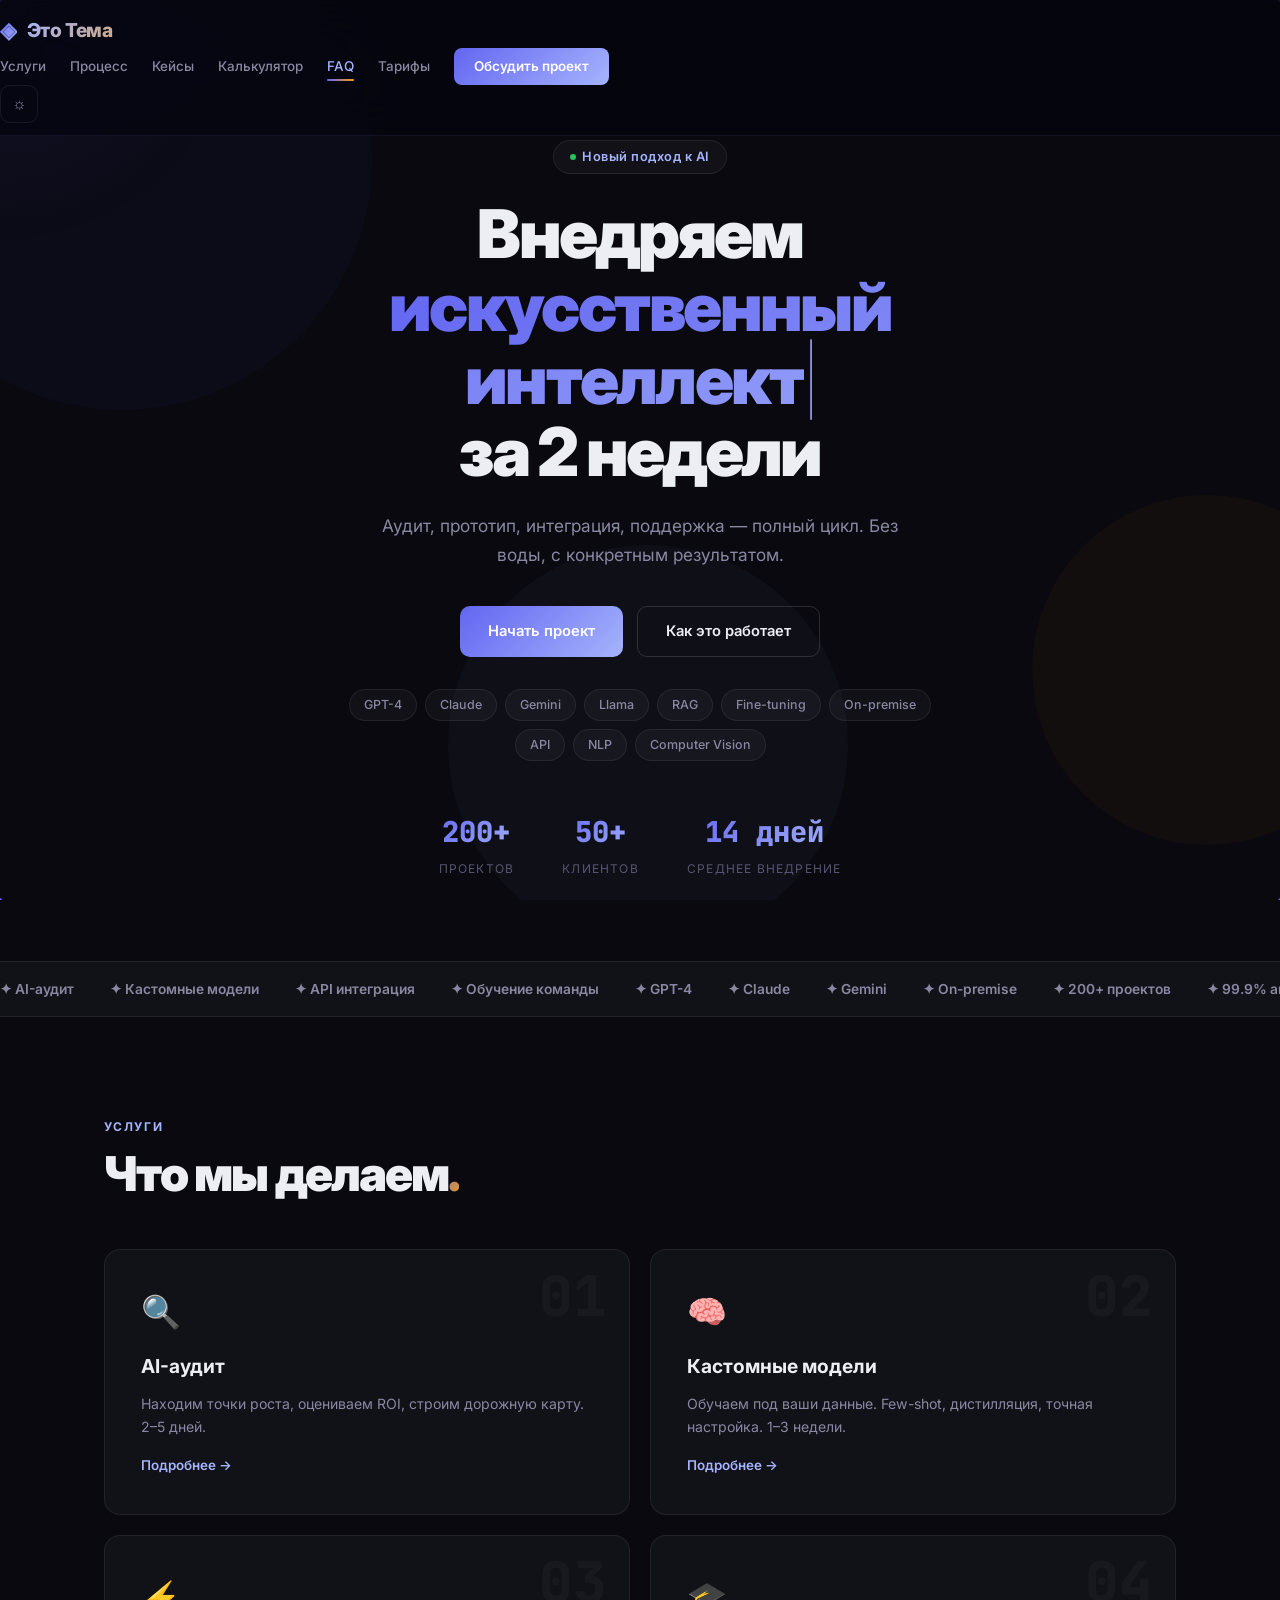
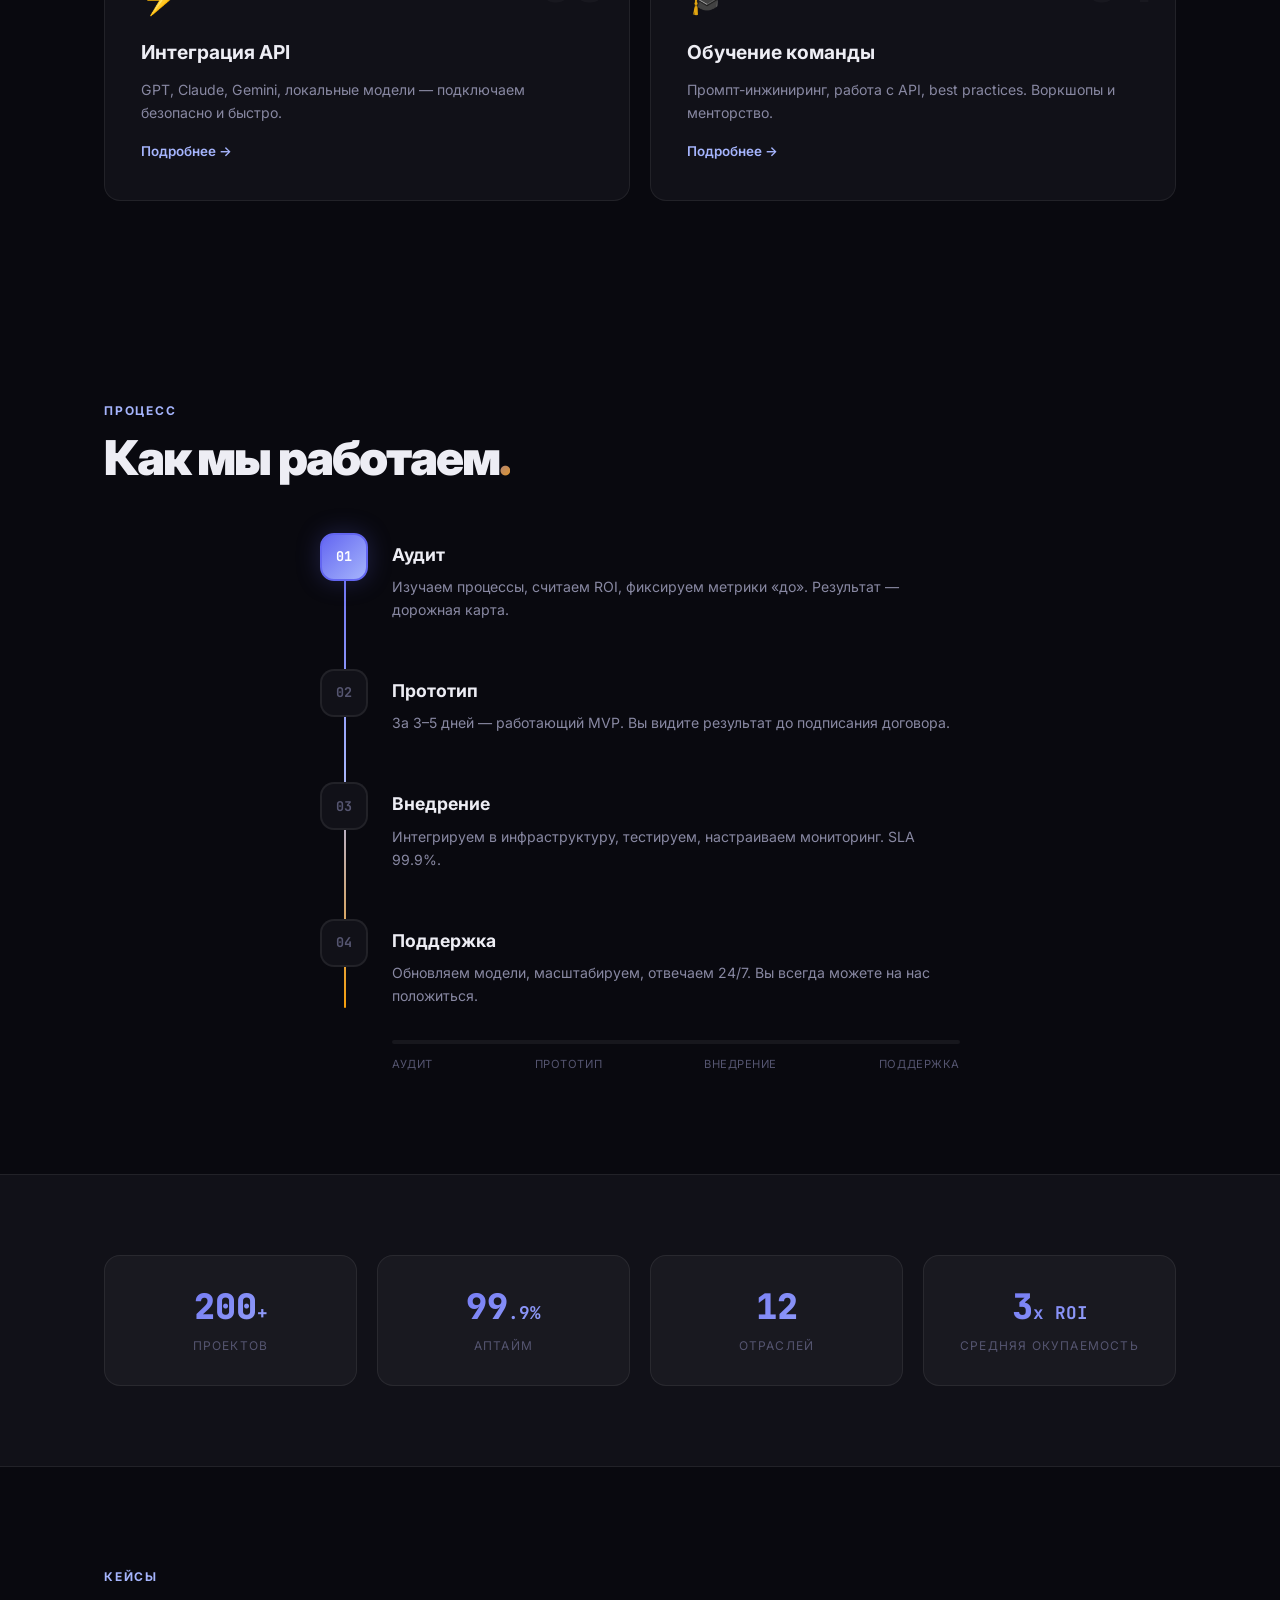
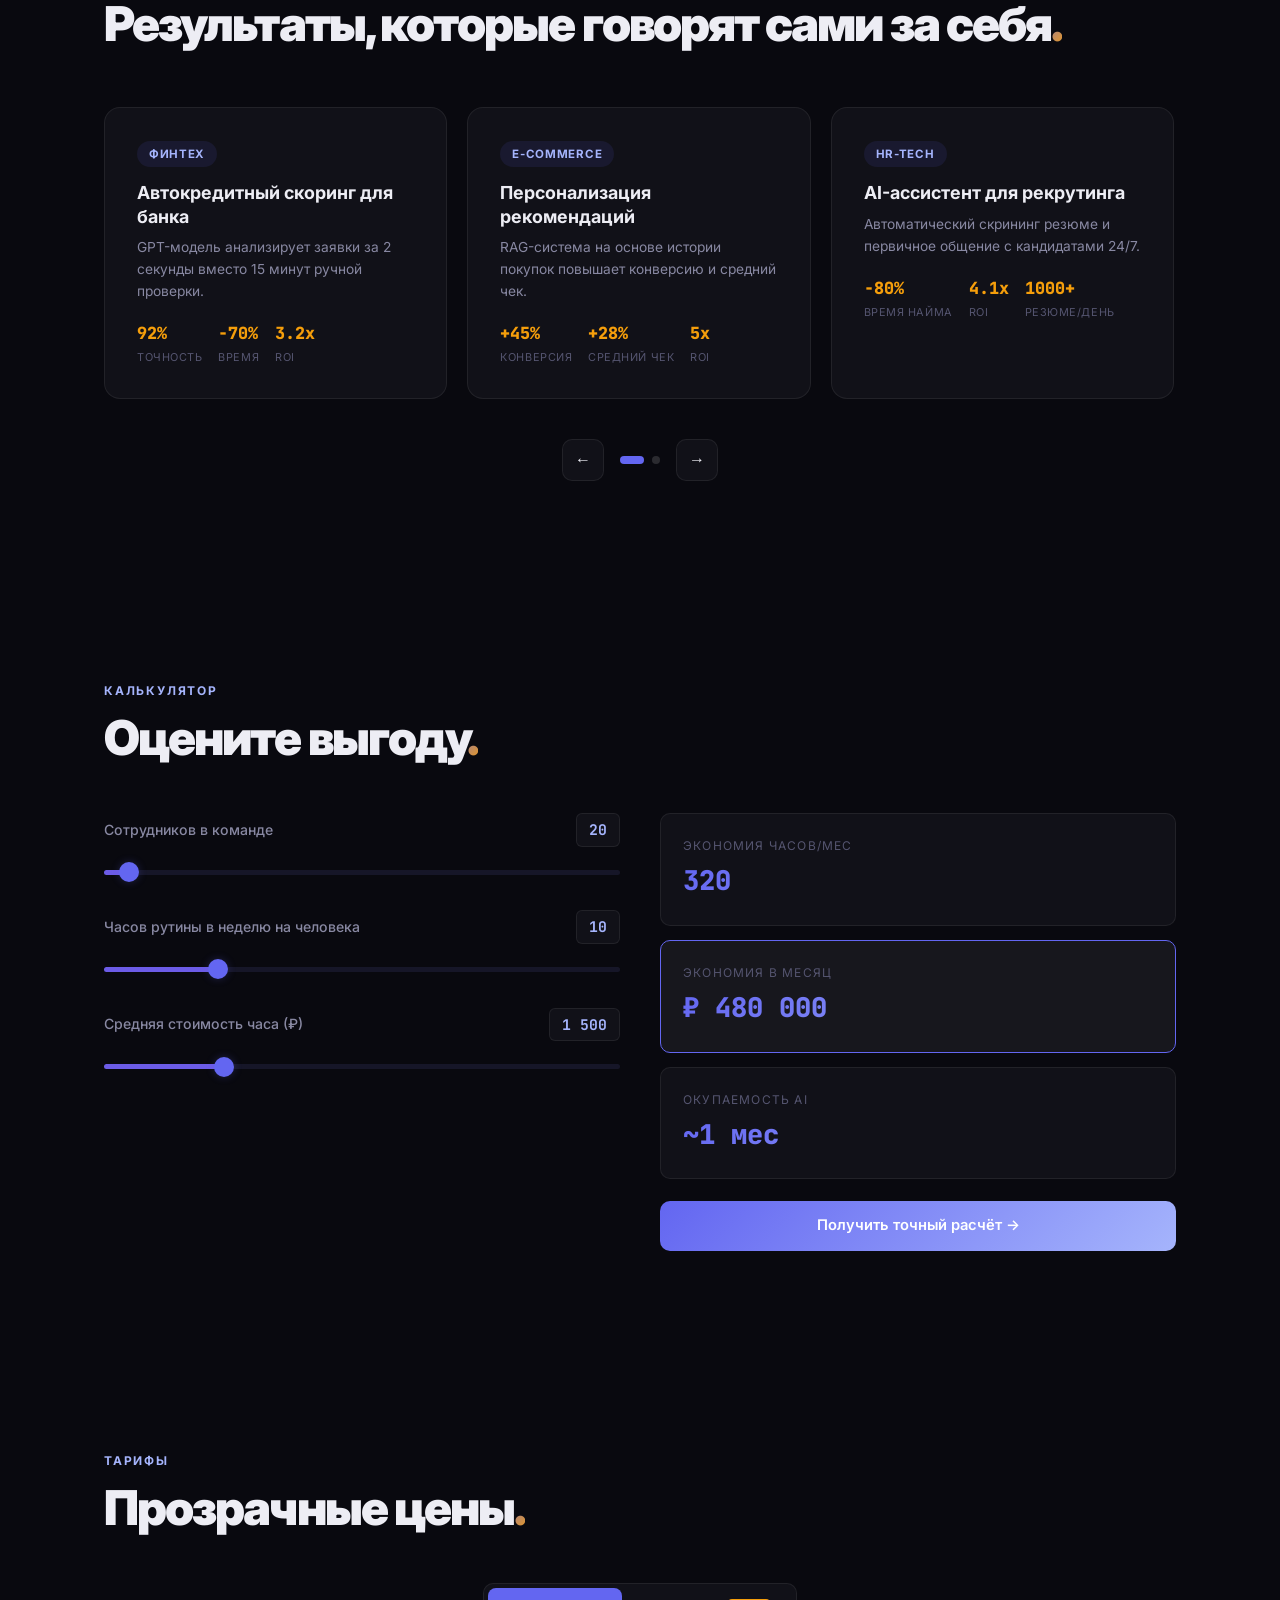
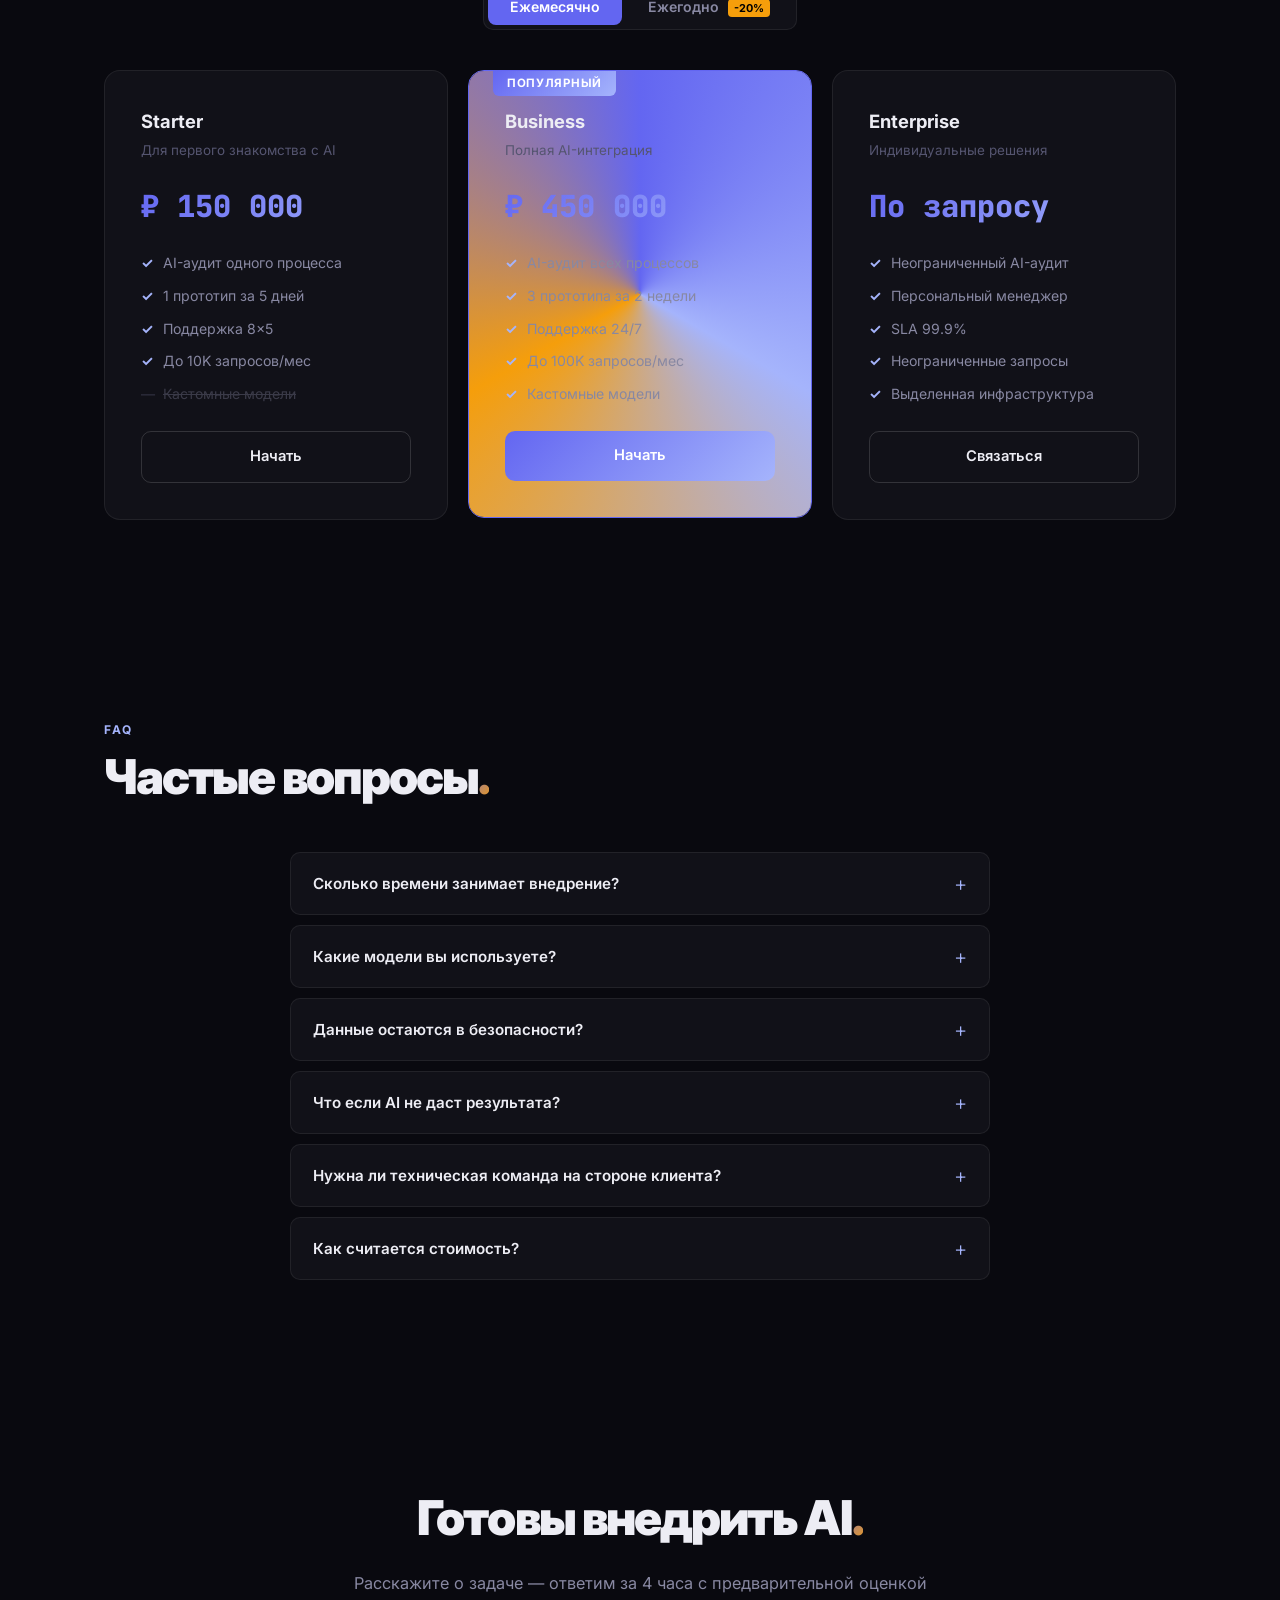
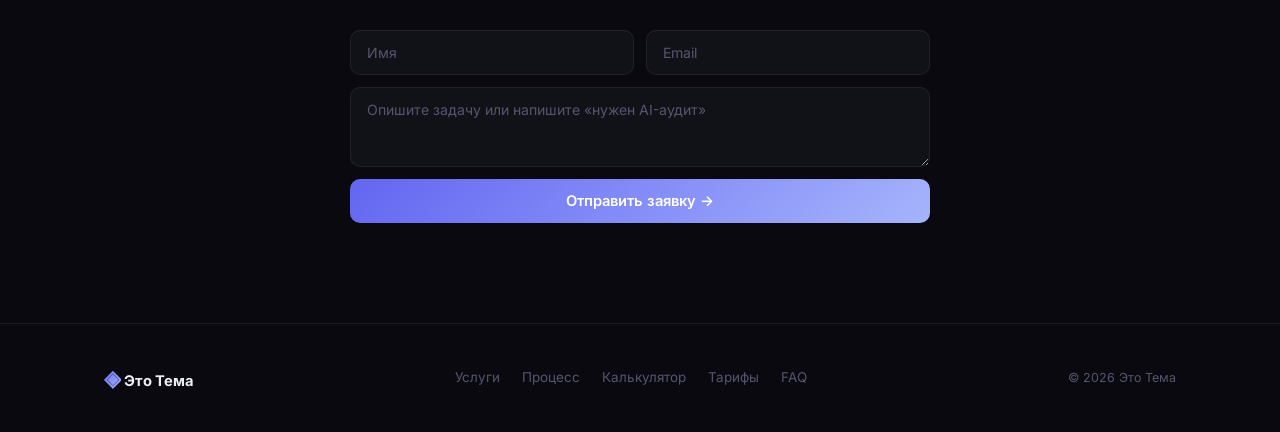
==== commit 66b2f590: "feat: loading screen, card spotlight effect, counter pulse, staggered animations, rotating popular b" ====
--- a/index.html
+++ b/index.html
@@ -11,8 +11,20 @@
     <link rel="icon" href="data:image/svg+xml,<svg xmlns='http://www.w3.org/2000/svg' viewBox='0 0 100 100'><text y='.9em' font-size='90'>◈</text></svg>">
 </head>
 <body>
+    <div class="loader" id="loader">
+        <div class="loader-inner">
+            <div class="loader-icon">◈</div>
+            <div class="loader-bar"><div class="loader-fill" id="loader-fill"></div></div>
+        </div>
+    </div>
+
     <canvas id="particles"></canvas>
     <div class="cursor-glow" id="cursor-glow"></div>
+    <div class="floating-shapes">
+        <div class="float-shape"></div>
+        <div class="float-shape"></div>
+        <div class="float-shape"></div>
+    </div>
 
     <header class="header" id="header">
         <a href="#" class="logo">
--- a/styles.css
+++ b/styles.css
@@ -1,42 +1,41 @@
 :root {
-  --bg: #0a0a0f;
-  --surface: rgba(255,255,255,0.04);
-  --surface-solid: #12121a;
-  --surface-2: rgba(255,255,255,0.07);
-  --border: rgba(255,255,255,0.08);
-  --border-hover: rgba(255,255,255,0.16);
-  --text: #eeeef2;
-  --text-secondary: #8888a0;
-  --text-tertiary: #55556a;
+  --bg: #09090f;
+  --surface: rgba(255,255,255,0.035);
+  --surface-solid: #111118;
+  --surface-2: rgba(255,255,255,0.06);
+  --border: rgba(255,255,255,0.07);
+  --border-hover: rgba(255,255,255,0.14);
+  --text: #ededf4;
+  --text-secondary: #8888a2;
+  --text-tertiary: #555570;
   --accent: #6366f1;
-  --accent-light: #818cf8;
-  --accent-glow: rgba(99,102,241,0.35);
+  --accent-light: #a5b4fc;
+  --accent-glow: rgba(99,102,241,0.25);
   --warm: #f59e0b;
-  --warm-glow: rgba(245,158,11,0.3);
-  --gradient: linear-gradient(135deg, #6366f1, #818cf8);
-  --gradient-warm: linear-gradient(135deg, #f59e0b, #fbbf24);
+  --warm-light: #fcd34d;
+  --green: #22c55e;
   --radius: 16px;
   --radius-sm: 10px;
-  --radius-xs: 6px;
-  --transition: 0.25s cubic-bezier(0.4, 0, 0.2, 1);
+  --transition: 0.25s cubic-bezier(0.4,0,0.2,1);
   --font: 'Inter', -apple-system, sans-serif;
   --mono: 'JetBrains Mono', monospace;
 }
 
 body.light-theme {
-  --bg: #f8f8fc;
-  --surface: rgba(0,0,30,0.04);
-  --surface-solid: #ffffff;
-  --surface-2: rgba(0,0,30,0.06);
-  --border: rgba(0,0,30,0.09);
-  --border-hover: rgba(0,0,30,0.18);
-  --text: #0f0f1a;
-  --text-secondary: #5a5a7a;
-  --text-tertiary: #8888a0;
+  --bg: #f5f5fa;
+  --surface: rgba(0,0,40,0.03);
+  --surface-solid: #fff;
+  --surface-2: rgba(0,0,40,0.055);
+  --border: rgba(0,0,40,0.09);
+  --border-hover: rgba(0,0,40,0.16);
+  --text: #0f0f1e;
+  --text-secondary: #55557a;
+  --text-tertiary: #8888a8;
+  --accent-glow: rgba(99,102,241,0.18);
 }
 
 ::selection { background: var(--accent); color: #fff; }
-::-webkit-scrollbar { width: 6px; }
+::-webkit-scrollbar { width: 5px; }
 ::-webkit-scrollbar-track { background: transparent; }
 ::-webkit-scrollbar-thumb { background: var(--border-hover); border-radius: 3px; }
 
@@ -49,67 +48,113 @@
   color: var(--text);
   line-height: 1.6;
   overflow-x: hidden;
-  transition: background 0.4s ease, color 0.3s ease;
-}
-
-.container { max-width: 1120px; margin: 0 auto; padding: 0 24px; }
-
-#confetti, #particles { position: fixed; inset: 0; pointer-events: none; }
-#confetti { z-index: 9999; }
-#particles { z-index: 0; }
-
-.cursor-glow {
-  position: fixed;
-  width: 400px;
-  height: 400px;
-  border-radius: 50%;
-  background: radial-gradient(circle, rgba(99,102,241,0.07) 0%, transparent 70%);
-  pointer-events: none;
-  z-index: 1;
-  transform: translate(-50%, -50%);
-  transition: left 0.12s ease-out, top 0.12s ease-out;
-}
-
-.floating-shapes {
+  transition: background 0.4s, color 0.3s;
+}
+
+/* LOADER */
+.loader {
   position: fixed;
   inset: 0;
-  pointer-events: none;
-  z-index: 0;
+  z-index: 10000;
+  background: var(--bg);
+  display: flex;
+  align-items: center;
+  justify-content: center;
+  transition: opacity 0.5s ease, visibility 0.5s ease;
+}
+
+.loader.done { opacity: 0; visibility: hidden; pointer-events: none; }
+
+.loader-inner { text-align: center; }
+
+.loader-icon {
+  font-size: 3rem;
+  background: linear-gradient(135deg, var(--accent), var(--accent-light));
+  -webkit-background-clip: text;
+  -webkit-text-fill-color: transparent;
+  background-clip: text;
+  animation: loaderPulse 1s ease-in-out infinite;
+  margin-bottom: 20px;
+}
+
+@keyframes loaderPulse {
+  0%, 100% { transform: scale(1); opacity: 1; }
+  50% { transform: scale(1.15); opacity: 0.7; }
+}
+
+.loader-bar {
+  width: 120px;
+  height: 3px;
+  background: var(--border);
+  border-radius: 2px;
   overflow: hidden;
-}
+  margin: 0 auto;
+}
+
+.loader-fill {
+  width: 0%;
+  height: 100%;
+  background: linear-gradient(90deg, var(--accent), var(--accent-light), var(--warm));
+  border-radius: 2px;
+  transition: width 0.15s ease;
+}
+
+/* FLOATING SHAPES */
+.floating-shapes { position: fixed; inset: 0; pointer-events: none; z-index: 0; overflow: hidden; }
 
 .float-shape {
   position: absolute;
   border-radius: 50%;
   opacity: 0.04;
-  animation: floatShape 20s ease-in-out infinite;
-}
-
-.float-shape:nth-child(1) { width: 300px; height: 300px; background: var(--accent); top: 10%; left: -5%; animation-delay: 0s; }
-.float-shape:nth-child(2) { width: 200px; height: 200px; background: var(--warm); top: 60%; right: -3%; animation-delay: -7s; }
-.float-shape:nth-child(3) { width: 250px; height: 250px; background: var(--accent-light); bottom: 10%; left: 30%; animation-delay: -14s; }
+  animation: floatShape 25s ease-in-out infinite;
+}
+
+.float-shape:nth-child(1) { width: 500px; height: 500px; background: var(--accent); top: -10%; left: -10%; animation-delay: 0s; }
+.float-shape:nth-child(2) { width: 350px; height: 350px; background: var(--warm); top: 55%; right: -8%; animation-delay: -8s; }
+.float-shape:nth-child(3) { width: 400px; height: 400px; background: var(--accent-light); bottom: -5%; left: 35%; animation-delay: -16s; }
+
+body.light-theme .float-shape { opacity: 0.03; }
 
 @keyframes floatShape {
-  0%, 100% { transform: translate(0, 0) scale(1); }
-  33% { transform: translate(30px, -40px) scale(1.05); }
-  66% { transform: translate(-20px, 20px) scale(0.95); }
-}
-
+  0%, 100% { transform: translate(0,0) scale(1); }
+  33% { transform: translate(30px,-40px) scale(1.05); }
+  66% { transform: translate(-20px,20px) scale(0.95); }
+}
+
+.container { max-width: 1120px; margin: 0 auto; padding: 0 24px; }
+
+#confetti, #particles { position: fixed; inset: 0; pointer-events: none; }
+#confetti { z-index: 9999; }
+#particles { z-index: 0; }
+
+.cursor-glow {
+  position: fixed;
+  width: 500px;
+  height: 500px;
+  border-radius: 50%;
+  background: radial-gradient(circle, rgba(99,102,241,0.06) 0%, transparent 70%);
+  pointer-events: none;
+  z-index: 1;
+  transform: translate(-50%, -50%);
+  transition: left 0.1s ease-out, top 0.1s ease-out;
+}
+
+/* HEADER */
 .header {
   position: fixed;
   top: 0;
   left: 0;
   right: 0;
   z-index: 100;
-  padding: 14px 0;
-  background: rgba(10, 10, 15, 0.75);
-  backdrop-filter: blur(20px);
-  -webkit-backdrop-filter: blur(20px);
+  padding: 12px 0;
+  background: rgba(9,9,15,0.7);
+  backdrop-filter: blur(24px) saturate(180%);
+  -webkit-backdrop-filter: blur(24px) saturate(180%);
   border-bottom: 1px solid var(--border);
   transition: var(--transition);
 }
 
-body.light-theme .header { background: rgba(248,248,252,0.75); }
+body.light-theme .header { background: rgba(245,245,250,0.75); }
 
 .header .container {
   max-width: 1120px;
@@ -120,72 +165,58 @@
   justify-content: space-between;
 }
 
-.logo {
-  display: flex;
-  align-items: center;
-  gap: 10px;
-  text-decoration: none;
-  color: var(--text);
-  font-weight: 800;
-  font-size: 1.2rem;
-  letter-spacing: -0.02em;
-}
+.logo { display: flex; align-items: center; gap: 10px; text-decoration: none; color: var(--text); font-weight: 800; font-size: 1.2rem; letter-spacing: -0.02em; }
 
 .logo-mark {
   font-size: 1.4rem;
-  background: var(--gradient);
+  background: linear-gradient(135deg, var(--accent), var(--accent-light));
   -webkit-background-clip: text;
   -webkit-text-fill-color: transparent;
   background-clip: text;
 }
 
+.logo-text {
+  background: linear-gradient(135deg, var(--accent-light), var(--warm));
+  -webkit-background-clip: text;
+  -webkit-text-fill-color: transparent;
+  background-clip: text;
+  background-size: 200% 200%;
+  animation: gradShift 4s ease infinite;
+}
+
+@keyframes gradShift {
+  0% { background-position: 0% 50%; }
+  50% { background-position: 100% 50%; }
+  100% { background-position: 0% 50%; }
+}
+
 .nav { display: flex; align-items: center; gap: 24px; }
-
-.nav a {
-  color: var(--text-secondary);
-  text-decoration: none;
-  font-size: 0.84rem;
-  font-weight: 500;
-  transition: var(--transition);
-  position: relative;
-}
-
+.nav a { color: var(--text-secondary); text-decoration: none; font-size: 0.84rem; font-weight: 500; transition: var(--transition); position: relative; }
 .nav a:hover { color: var(--text); }
-
-.nav a::after {
-  content: '';
-  position: absolute;
-  bottom: -4px;
-  left: 0;
-  width: 0;
-  height: 2px;
-  background: var(--gradient);
-  border-radius: 1px;
-  transition: width 0.25s ease;
-}
-
+.nav a::after { content: ''; position: absolute; bottom: -4px; left: 0; width: 0; height: 2px; background: linear-gradient(90deg, var(--accent), var(--warm)); border-radius: 1px; transition: width 0.25s ease; }
 .nav a:hover::after { width: 100%; }
 .nav a.active-nav { color: var(--accent-light); }
-.nav a.active-nav::after { width: 100%; background: var(--accent); }
+.nav a.active-nav::after { width: 100%; }
 
 .nav-cta {
-  background: var(--gradient);
+  background: linear-gradient(135deg, var(--accent), var(--accent-light));
   color: #fff !important;
   padding: 8px 20px;
-  border-radius: var(--radius-xs);
+  border-radius: 8px;
   font-weight: 600 !important;
   font-size: 0.84rem !important;
+  transition: all 0.25s ease;
 }
 
 .nav-cta::after { display: none !important; }
-.nav-cta:hover { opacity: 0.9; transform: translateY(-1px); }
+.nav-cta:hover { transform: translateY(-1px); box-shadow: 0 6px 24px var(--accent-glow); }
 
 .header-actions { display: flex; align-items: center; gap: 8px; }
 
 .theme-toggle {
   width: 38px;
   height: 38px;
-  border-radius: var(--radius-xs);
+  border-radius: 10px;
   border: 1px solid var(--border);
   background: transparent;
   color: var(--text-secondary);
@@ -197,313 +228,155 @@
   justify-content: center;
 }
 
-.theme-toggle:hover { border-color: var(--accent); color: var(--accent); }
-
-.nav-toggle {
-  display: none;
-  flex-direction: column;
-  gap: 5px;
-  background: none;
-  border: none;
-  cursor: pointer;
-  padding: 8px;
-  z-index: 101;
-}
-
-.nav-toggle span {
-  display: block;
-  width: 22px;
-  height: 2px;
-  background: var(--text);
-  border-radius: 2px;
-  transition: var(--transition);
-}
-
-.nav-toggle.active span:nth-child(1) { transform: rotate(45deg) translate(5px, 5px); }
+.theme-toggle:hover { border-color: var(--accent); color: var(--accent-light); transform: rotate(15deg); }
+
+.nav-toggle { display: none; flex-direction: column; gap: 5px; background: none; border: none; cursor: pointer; padding: 8px; z-index: 101; }
+.nav-toggle span { display: block; width: 22px; height: 2px; background: var(--text); border-radius: 2px; transition: var(--transition); }
+.nav-toggle.active span:nth-child(1) { transform: rotate(45deg) translate(5px,5px); }
 .nav-toggle.active span:nth-child(2) { opacity: 0; }
-.nav-toggle.active span:nth-child(3) { transform: rotate(-45deg) translate(5px, -5px); }
-
+.nav-toggle.active span:nth-child(3) { transform: rotate(-45deg) translate(5px,-5px); }
+
+/* BUTTONS */
 .btn {
-  display: inline-flex;
-  align-items: center;
-  justify-content: center;
-  padding: 13px 28px;
-  border-radius: var(--radius-sm);
-  font-size: 0.92rem;
-  font-weight: 600;
-  text-decoration: none;
-  cursor: pointer;
-  border: none;
-  transition: all 0.25s cubic-bezier(0.4, 0, 0.2, 1);
-  font-family: var(--font);
-  position: relative;
-  overflow: hidden;
-}
-
-.btn-primary { background: var(--accent); color: #fff; }
-.btn-primary:hover { background: var(--accent-light); transform: translateY(-2px); box-shadow: 0 8px 30px var(--accent-glow); }
-
-.btn-glow::before {
-  content: '';
-  position: absolute;
-  top: 0;
-  left: -100%;
-  width: 100%;
-  height: 100%;
-  background: linear-gradient(90deg, transparent, rgba(255,255,255,0.15), transparent);
-  transition: 0.5s;
-}
-
+  display: inline-flex; align-items: center; justify-content: center;
+  padding: 13px 28px; border-radius: var(--radius-sm); font-size: 0.92rem; font-weight: 600;
+  text-decoration: none; cursor: pointer; border: none;
+  transition: all 0.25s cubic-bezier(0.4,0,0.2,1);
+  font-family: var(--font); position: relative; overflow: hidden;
+}
+
+.btn-primary { background: linear-gradient(135deg, var(--accent), var(--accent-light)); color: #fff; }
+.btn-primary:hover { transform: translateY(-2px); box-shadow: 0 8px 32px var(--accent-glow); }
+
+.btn-glow::before { content: ''; position: absolute; top: 0; left: -100%; width: 100%; height: 100%; background: linear-gradient(90deg, transparent, rgba(255,255,255,0.15), transparent); transition: 0.5s; }
 .btn-glow:hover::before { left: 100%; }
 
-.btn-outline {
-  background: transparent;
-  color: var(--text);
-  border: 1.5px solid var(--border-hover);
-}
-
-.btn-outline:hover { border-color: var(--accent); color: var(--accent); transform: translateY(-2px); }
+.btn-outline { background: transparent; color: var(--text); border: 1.5px solid var(--border-hover); }
+.btn-outline:hover { border-color: var(--accent); color: var(--accent-light); transform: translateY(-2px); }
+
 .btn-full { width: 100%; }
 .magnetic { transition: transform 0.2s ease-out; }
 
-.ripple {
-  position: absolute;
-  border-radius: 50%;
-  background: rgba(255,255,255,0.25);
-  transform: scale(0);
-  animation: rippleAnim 0.6s ease-out;
-  pointer-events: none;
-}
-
+.ripple { position: absolute; border-radius: 50%; background: rgba(255,255,255,0.2); transform: scale(0); animation: rippleAnim 0.6s ease-out; pointer-events: none; }
 @keyframes rippleAnim { to { transform: scale(4); opacity: 0; } }
 
-.hero {
-  min-height: 100vh;
-  display: flex;
-  flex-direction: column;
-  align-items: center;
-  justify-content: center;
-  text-align: center;
-  padding: 140px 24px 80px;
-  position: relative;
-  z-index: 2;
-}
+/* HERO */
+.hero { min-height: 100vh; display: flex; flex-direction: column; align-items: center; justify-content: center; text-align: center; padding: 140px 24px 80px; position: relative; z-index: 2; }
 
 .hero-badge {
-  display: inline-block;
-  padding: 7px 18px;
-  border-radius: 100px;
-  border: 1px solid var(--border);
-  background: var(--surface);
-  color: var(--accent-light);
-  font-size: 0.82rem;
-  font-weight: 600;
-  margin-bottom: 28px;
-  letter-spacing: 0.04em;
-}
-
-.hero-title {
-  font-size: clamp(2.4rem, 5.5vw, 4.2rem);
-  font-weight: 900;
-  line-height: 1.1;
-  letter-spacing: -0.04em;
-  margin-bottom: 24px;
-  max-width: 800px;
-}
+  display: inline-flex; align-items: center; gap: 6px;
+  padding: 6px 16px; border-radius: 100px;
+  border: 1px solid var(--border); background: var(--surface);
+  color: var(--accent-light); font-size: 0.8rem; font-weight: 600;
+  margin-bottom: 24px; letter-spacing: 0.04em;
+}
+
+.hero-badge::before {
+  content: '';
+  width: 6px; height: 6px; border-radius: 50%; background: var(--green);
+  animation: pulse 2s ease-in-out infinite;
+}
+
+@keyframes pulse { 0%, 100% { opacity: 1; transform: scale(1); } 50% { opacity: 0.5; transform: scale(0.8); } }
+
+.hero-title { font-size: clamp(2.4rem, 5.5vw, 4.2rem); font-weight: 900; line-height: 1.08; letter-spacing: -0.04em; margin-bottom: 22px; max-width: 800px; }
 
 .gradient-text {
-  background: var(--gradient);
-  -webkit-background-clip: text;
-  -webkit-text-fill-color: transparent;
-  background-clip: text;
-}
-
-.typing-cursor {
-  font-weight: 100;
-  animation: blink 0.8s step-end infinite;
-  color: var(--accent-light);
-}
-
+  background: linear-gradient(135deg, var(--accent), var(--accent-light), var(--warm));
+  -webkit-background-clip: text; -webkit-text-fill-color: transparent;
+  background-clip: text; background-size: 300% 300%;
+  animation: gradShift 4s ease infinite;
+}
+
+.typing-cursor { font-weight: 100; animation: blink 0.8s step-end infinite; color: var(--accent-light); }
 @keyframes blink { 50% { opacity: 0; } }
 
-.hero-sub {
-  font-size: 1.1rem;
-  color: var(--text-secondary);
-  max-width: 520px;
-  margin-bottom: 36px;
-  line-height: 1.7;
-}
-
+.hero-sub { font-size: 1.08rem; color: var(--text-secondary); max-width: 520px; margin-bottom: 36px; line-height: 1.7; }
 .hero-actions { display: flex; gap: 14px; margin-bottom: 32px; flex-wrap: wrap; justify-content: center; }
 
-.hero-tags {
-  display: flex;
-  flex-wrap: wrap;
-  gap: 8px;
-  justify-content: center;
-  margin-bottom: 48px;
-  max-width: 600px;
-}
-
-.hero-tag {
-  padding: 5px 14px;
-  border-radius: 100px;
-  border: 1px solid var(--border);
-  background: var(--surface);
-  color: var(--text-secondary);
-  font-size: 0.78rem;
-  font-weight: 500;
-  cursor: default;
-  transition: all 0.25s ease;
-  user-select: none;
-}
-
-.hero-tag:hover {
-  border-color: var(--accent);
-  color: var(--accent-light);
-  background: rgba(99,102,241,0.08);
-  transform: translateY(-2px);
-}
+.hero-tags { display: flex; flex-wrap: wrap; gap: 8px; justify-content: center; margin-bottom: 48px; max-width: 600px; }
+.hero-tag { padding: 5px 14px; border-radius: 100px; border: 1px solid var(--border); background: var(--surface); color: var(--text-secondary); font-size: 0.78rem; font-weight: 500; cursor: default; transition: all 0.25s ease; user-select: none; }
+.hero-tag:hover { border-color: var(--accent); color: var(--accent-light); background: rgba(99,102,241,0.08); transform: translateY(-2px) scale(1.05); }
 
 .hero-stats { display: flex; gap: 48px; flex-wrap: wrap; justify-content: center; }
 .stat-item { text-align: center; }
 
-.stat-val {
-  display: block;
-  font-size: 1.8rem;
-  font-weight: 800;
-  font-family: var(--mono);
-  background: var(--gradient);
-  -webkit-background-clip: text;
-  -webkit-text-fill-color: transparent;
-  background-clip: text;
-}
+.stat-val { display: block; font-size: 1.8rem; font-weight: 800; font-family: var(--mono); background: linear-gradient(135deg, var(--accent), var(--accent-light)); -webkit-background-clip: text; -webkit-text-fill-color: transparent; background-clip: text; }
+
+.stat-val.pulse { animation: statPulse 0.4s ease; }
+@keyframes statPulse { 0% { transform: scale(1); } 50% { transform: scale(1.12); } 100% { transform: scale(1); } }
 
 .stat-label { font-size: 0.75rem; color: var(--text-tertiary); text-transform: uppercase; letter-spacing: 0.1em; margin-top: 4px; }
 
-.marquee-section {
-  padding: 16px 0;
-  overflow: hidden;
-  border-top: 1px solid var(--border);
-  border-bottom: 1px solid var(--border);
-  background: var(--surface-solid);
-  position: relative;
-  z-index: 2;
-}
-
+/* MARQUEE */
+.marquee-section { padding: 16px 0; overflow: hidden; border-top: 1px solid var(--border); border-bottom: 1px solid var(--border); background: var(--surface-solid); position: relative; z-index: 2; }
 .marquee-track { display: flex; animation: marqueeScroll 25s linear infinite; }
 .marquee-content { display: flex; gap: 36px; flex-shrink: 0; padding-right: 36px; }
 .marquee-item { font-size: 0.86rem; font-weight: 600; color: var(--text-secondary); white-space: nowrap; }
-
-@keyframes marqueeScroll {
-  0% { transform: translateX(0); }
-  100% { transform: translateX(-50%); }
-}
-
+@keyframes marqueeScroll { 0% { transform: translateX(0); } 100% { transform: translateX(-50%); } }
+
+/* SECTION HEADERS */
+.section-label { font-size: 0.75rem; font-weight: 700; color: var(--accent-light); text-transform: uppercase; letter-spacing: 0.15em; margin-bottom: 12px; }
+.section-title { font-size: clamp(2rem, 4vw, 3rem); font-weight: 900; letter-spacing: -0.04em; margin-bottom: 48px; line-height: 1.1; }
+.title-dot { background: linear-gradient(135deg, var(--accent), var(--warm)); -webkit-background-clip: text; -webkit-text-fill-color: transparent; background-clip: text; }
+
+/* SERVICES */
 .services { padding: 100px 0; position: relative; z-index: 2; }
-
 .cards-grid { display: grid; grid-template-columns: repeat(2, 1fr); gap: 20px; }
 
 .card {
-  position: relative;
-  padding: 36px;
-  background: var(--surface-solid);
-  border: 1px solid var(--border);
-  border-radius: var(--radius);
-  transition: all 0.35s ease;
-  overflow: hidden;
-  cursor: default;
-}
-
-.card::before {
-  content: '';
+  position: relative; padding: 36px;
+  background: var(--surface-solid); border: 1px solid var(--border);
+  border-radius: var(--radius); transition: all 0.4s ease; overflow: hidden; cursor: default;
+}
+
+.card-spotlight {
   position: absolute;
-  top: 0; left: 0; right: 0;
-  height: 3px;
-  background: var(--gradient);
+  width: 300px; height: 300px;
+  background: radial-gradient(circle, rgba(99,102,241,0.1) 0%, transparent 70%);
+  border-radius: 50%;
+  pointer-events: none;
   opacity: 0;
   transition: opacity 0.3s ease;
-}
-
-.card:hover {
-  border-color: rgba(99,102,241,0.4);
-  transform: translateY(-4px);
-  box-shadow: 0 16px 50px rgba(99,102,241,0.12);
-}
-
+  transform: translate(-50%, -50%);
+}
+
+.card:hover .card-spotlight { opacity: 1; }
+
+.card::before {
+  content: ''; position: absolute; top: 0; left: 0; right: 0;
+  height: 3px; background: linear-gradient(90deg, var(--accent), var(--accent-light), var(--warm));
+  opacity: 0; transition: opacity 0.3s;
+}
+
+.card:hover { border-color: rgba(99,102,241,0.3); transform: translateY(-4px); box-shadow: 0 16px 50px rgba(99,102,241,0.1); }
 .card:hover::before { opacity: 1; }
 .card-tilt { cursor: pointer; }
-
 .card-icon { font-size: 2rem; margin-bottom: 14px; display: inline-block; transition: transform 0.3s ease; }
 .card:hover .card-icon { transform: scale(1.15); }
-
-.card-number {
-  position: absolute;
-  top: 18px;
-  right: 22px;
-  font-family: var(--mono);
-  font-size: 3.5rem;
-  font-weight: 800;
-  color: rgba(255,255,255,0.03);
-  line-height: 1;
-}
-
+.card-number { position: absolute; top: 18px; right: 22px; font-family: var(--mono); font-size: 3.5rem; font-weight: 800; color: rgba(255,255,255,0.03); line-height: 1; }
 body.light-theme .card-number { color: rgba(0,0,30,0.04); }
-
 .card-title { font-size: 1.2rem; font-weight: 700; margin-bottom: 10px; }
 .card-desc { color: var(--text-secondary); font-size: 0.88rem; line-height: 1.65; margin-bottom: 14px; }
-
-.card-link {
-  color: var(--accent-light);
-  font-size: 0.84rem;
-  font-weight: 600;
-  display: inline-block;
-  transition: var(--transition);
-}
-
+.card-link { color: var(--accent-light); font-size: 0.84rem; font-weight: 600; display: inline-block; transition: var(--transition); }
 .card:hover .card-link { transform: translateX(4px); }
 
+/* TIMELINE */
 .how { padding: 100px 0; position: relative; z-index: 2; }
 .timeline { max-width: 640px; margin: 0 auto; position: relative; }
-
-.timeline::before {
-  content: '';
-  position: absolute;
-  left: 24px;
-  top: 0;
-  bottom: 0;
-  width: 2px;
-  background: var(--border);
-}
-
+.timeline::before { content: ''; position: absolute; left: 24px; top: 0; bottom: 0; width: 2px; background: linear-gradient(180deg, var(--accent), var(--accent-light), var(--warm)); border-radius: 1px; }
 .timeline-item { display: flex; gap: 24px; padding: 0 0 48px; position: relative; }
 .timeline-item:last-child { padding-bottom: 0; }
 
 .timeline-marker {
-  flex-shrink: 0;
-  width: 48px;
-  height: 48px;
-  background: var(--surface-solid);
-  border: 2px solid var(--border);
-  border-radius: 14px;
-  display: flex;
-  align-items: center;
-  justify-content: center;
-  font-family: var(--mono);
-  font-weight: 700;
-  font-size: 0.84rem;
-  color: var(--text-tertiary);
-  position: relative;
-  z-index: 2;
-  transition: all 0.4s ease;
-}
-
-.timeline-marker.active {
-  background: var(--accent);
-  border-color: var(--accent);
-  color: #fff;
-  box-shadow: 0 0 20px var(--accent-glow);
-}
+  flex-shrink: 0; width: 48px; height: 48px;
+  background: var(--surface-solid); border: 2px solid var(--border); border-radius: 14px;
+  display: flex; align-items: center; justify-content: center;
+  font-family: var(--mono); font-weight: 700; font-size: 0.84rem;
+  color: var(--text-tertiary); position: relative; z-index: 2; transition: all 0.4s ease;
+}
+
+.timeline-marker.active { background: linear-gradient(135deg, var(--accent), var(--accent-light)); border-color: var(--accent); color: #fff; box-shadow: 0 0 24px var(--accent-glow); }
 
 .timeline-content { padding-top: 8px; }
 .timeline-content h3 { font-size: 1.1rem; font-weight: 700; margin-bottom: 6px; }
@@ -511,457 +384,165 @@
 
 .progress-bar-container { max-width: 640px; margin: 32px auto 0; padding-left: 72px; }
 .progress-bar { height: 4px; background: var(--surface-2); border-radius: 2px; overflow: hidden; margin-bottom: 12px; }
-
-.progress-fill {
-  height: 100%;
-  background: var(--gradient);
-  border-radius: 2px;
-  width: 0%;
-  transition: width 0.5s cubic-bezier(0.4, 0, 0.2, 1);
-}
-
+.progress-fill { height: 100%; background: linear-gradient(90deg, var(--accent), var(--accent-light)); border-radius: 2px; width: 0%; transition: width 0.5s cubic-bezier(0.4,0,0.2,1); }
 .progress-labels { display: flex; justify-content: space-between; font-size: 0.7rem; color: var(--text-tertiary); text-transform: uppercase; letter-spacing: 0.05em; }
 
-.numbers {
-  padding: 80px 0;
-  position: relative;
-  z-index: 2;
-  border-top: 1px solid var(--border);
-  border-bottom: 1px solid var(--border);
-  background: var(--surface-solid);
-}
-
+/* NUMBERS */
+.numbers { padding: 80px 0; position: relative; z-index: 2; border-top: 1px solid var(--border); border-bottom: 1px solid var(--border); background: var(--surface-solid); }
 .numbers-grid { display: grid; grid-template-columns: repeat(4, 1fr); gap: 20px; }
 
 .number-card {
-  text-align: center;
-  padding: 30px 16px;
-  background: var(--surface);
-  border-radius: var(--radius);
-  border: 1px solid var(--border);
-  transition: all 0.3s ease;
-  cursor: default;
-}
-
-.number-card:hover { border-color: rgba(99,102,241,0.4); transform: translateY(-2px); }
-
-.number-value {
-  font-family: var(--mono);
-  font-size: 2.2rem;
-  font-weight: 800;
-  background: var(--gradient);
-  -webkit-background-clip: text;
-  -webkit-text-fill-color: transparent;
-  background-clip: text;
-  line-height: 1.2;
-}
-
+  text-align: center; padding: 30px 16px;
+  background: var(--surface); border-radius: var(--radius); border: 1px solid var(--border);
+  transition: all 0.3s ease; cursor: default; position: relative; overflow: hidden;
+}
+
+.number-card::after {
+  content: ''; position: absolute; inset: 0;
+  background: linear-gradient(135deg, rgba(99,102,241,0.05), transparent, rgba(245,158,11,0.03));
+  opacity: 0; transition: opacity 0.3s;
+}
+
+.number-card:hover { border-color: rgba(99,102,241,0.3); transform: translateY(-2px); }
+.number-card:hover::after { opacity: 1; }
+
+.number-value { font-family: var(--mono); font-size: 2.2rem; font-weight: 800; background: linear-gradient(135deg, var(--accent), var(--accent-light)); -webkit-background-clip: text; -webkit-text-fill-color: transparent; background-clip: text; line-height: 1.2; }
 .number-suffix { font-size: 1.1rem; font-weight: 700; }
 .number-label { font-size: 0.75rem; color: var(--text-tertiary); text-transform: uppercase; letter-spacing: 0.1em; margin-top: 8px; }
 
+/* CASES */
 .cases { padding: 100px 0; position: relative; z-index: 2; }
-
-.cases-track {
-  display: flex;
-  gap: 20px;
-  overflow-x: auto;
-  scroll-snap-type: x mandatory;
-  scroll-behavior: smooth;
-  -webkit-overflow-scrolling: touch;
-  padding: 8px 0 24px;
-  scrollbar-width: none;
-}
-
+.cases-track { display: flex; gap: 20px; overflow-x: auto; scroll-snap-type: x mandatory; scroll-behavior: smooth; -webkit-overflow-scrolling: touch; padding: 8px 0 24px; scrollbar-width: none; }
 .cases-track::-webkit-scrollbar { display: none; }
 
 .case-card {
-  flex: 0 0 calc(33.333% - 14px);
-  min-width: 300px;
-  scroll-snap-align: start;
-  background: var(--surface-solid);
-  border: 1px solid var(--border);
-  border-radius: var(--radius);
-  padding: 32px;
-  transition: all 0.3s ease;
-  position: relative;
-  overflow: hidden;
-}
-
-.case-card::before {
-  content: '';
-  position: absolute;
-  top: 0; left: 0; right: 0;
-  height: 3px;
-  background: var(--gradient);
-  opacity: 0;
-  transition: opacity 0.3s;
-}
-
-.case-card:hover { border-color: rgba(99,102,241,0.4); transform: translateY(-4px); }
+  flex: 0 0 calc(33.333% - 14px); min-width: 300px; scroll-snap-align: start;
+  background: var(--surface-solid); border: 1px solid var(--border); border-radius: var(--radius); padding: 32px;
+  transition: all 0.3s ease; position: relative; overflow: hidden;
+}
+
+.case-card::before { content: ''; position: absolute; top: 0; left: 0; right: 0; height: 3px; background: linear-gradient(90deg, var(--accent), var(--warm)); opacity: 0; transition: opacity 0.3s; }
+.case-card:hover { border-color: rgba(99,102,241,0.3); transform: translateY(-4px); }
 .case-card:hover::before { opacity: 1; }
 
-.case-tag {
-  display: inline-block;
-  padding: 4px 12px;
-  border-radius: 100px;
-  background: rgba(99,102,241,0.1);
-  color: var(--accent-light);
-  font-size: 0.72rem;
-  font-weight: 700;
-  text-transform: uppercase;
-  letter-spacing: 0.06em;
-  margin-bottom: 14px;
-}
-
+.case-tag { display: inline-block; padding: 4px 12px; border-radius: 100px; background: rgba(99,102,241,0.1); color: var(--accent-light); font-size: 0.72rem; font-weight: 700; text-transform: uppercase; letter-spacing: 0.06em; margin-bottom: 14px; }
 .case-title { font-size: 1.12rem; font-weight: 700; margin-bottom: 8px; line-height: 1.3; }
 .case-desc { color: var(--text-secondary); font-size: 0.86rem; line-height: 1.6; margin-bottom: 18px; }
 .case-stats { display: flex; gap: 16px; }
 .case-stat { display: flex; flex-direction: column; gap: 2px; }
-
-.case-stat-val {
-  font-family: var(--mono);
-  font-size: 1.05rem;
-  font-weight: 800;
-  color: var(--warm);
-}
-
+.case-stat-val { font-family: var(--mono); font-size: 1.05rem; font-weight: 800; color: var(--warm); }
 .case-stat-label { font-size: 0.68rem; color: var(--text-tertiary); text-transform: uppercase; letter-spacing: 0.05em; }
 
 .cases-arrows { display: flex; align-items: center; justify-content: center; gap: 16px; margin-top: 16px; }
-
-.case-arrow {
-  width: 42px;
-  height: 42px;
-  border-radius: var(--radius-xs);
-  border: 1px solid var(--border);
-  background: var(--surface-solid);
-  color: var(--text);
-  font-size: 1rem;
-  cursor: pointer;
-  transition: var(--transition);
-  display: flex;
-  align-items: center;
-  justify-content: center;
-}
-
-.case-arrow:hover { border-color: var(--accent); color: var(--accent); }
+.case-arrow { width: 42px; height: 42px; border-radius: 10px; border: 1px solid var(--border); background: var(--surface-solid); color: var(--text); font-size: 1rem; cursor: pointer; transition: var(--transition); display: flex; align-items: center; justify-content: center; }
+.case-arrow:hover { border-color: var(--accent); color: var(--accent-light); }
 .cases-dots { display: flex; gap: 8px; }
-
-.cases-dot {
-  width: 8px;
-  height: 8px;
-  border-radius: 50%;
-  background: var(--border-hover);
-  transition: var(--transition);
-  cursor: pointer;
-}
-
+.cases-dot { width: 8px; height: 8px; border-radius: 50%; background: var(--border-hover); transition: var(--transition); cursor: pointer; }
 .cases-dot.active { background: var(--accent); width: 24px; border-radius: 4px; }
 
+/* ROI */
 .roi { padding: 100px 0; position: relative; z-index: 2; }
 .roi-grid { display: grid; grid-template-columns: 1fr 1fr; gap: 40px; align-items: start; }
 .roi-sliders { display: flex; flex-direction: column; gap: 28px; }
 .slider-group { }
 .slider-header { display: flex; justify-content: space-between; align-items: center; margin-bottom: 10px; }
 .slider-label { font-size: 0.88rem; font-weight: 500; color: var(--text-secondary); }
-
-.slider-value {
-  font-family: var(--mono);
-  font-size: 0.92rem;
-  font-weight: 700;
-  color: var(--accent-light);
-  background: var(--surface-solid);
-  padding: 4px 12px;
-  border-radius: var(--radius-xs);
-  border: 1px solid var(--border);
-}
-
-.slider {
-  -webkit-appearance: none;
-  width: 100%;
-  height: 5px;
-  border-radius: 3px;
-  outline: none;
-  cursor: pointer;
-  background: var(--surface-2);
-}
-
-.slider::-webkit-slider-thumb {
-  -webkit-appearance: none;
-  width: 20px;
-  height: 20px;
-  background: var(--accent);
-  border-radius: 50%;
-  cursor: pointer;
-  box-shadow: 0 0 8px var(--accent-glow);
-  transition: box-shadow 0.2s;
-}
-
+.slider-value { font-family: var(--mono); font-size: 0.92rem; font-weight: 700; color: var(--accent-light); background: var(--surface-solid); padding: 4px 12px; border-radius: 6px; border: 1px solid var(--border); }
+.slider { -webkit-appearance: none; width: 100%; height: 5px; border-radius: 3px; outline: none; cursor: pointer; background: var(--surface-2); }
+.slider::-webkit-slider-thumb { -webkit-appearance: none; width: 20px; height: 20px; background: var(--accent); border-radius: 50%; cursor: pointer; box-shadow: 0 0 8px var(--accent-glow); transition: box-shadow 0.2s; }
 .slider::-webkit-slider-thumb:hover { box-shadow: 0 0 16px var(--accent-glow); }
 .slider::-moz-range-thumb { width: 20px; height: 20px; background: var(--accent); border-radius: 50%; border: none; cursor: pointer; }
 
 .roi-results { display: flex; flex-direction: column; gap: 14px; }
-
-.roi-card {
-  padding: 22px;
-  background: var(--surface-solid);
-  border: 1px solid var(--border);
-  border-radius: var(--radius-sm);
-  transition: var(--transition);
-}
-
+.roi-card { padding: 22px; background: var(--surface-solid); border: 1px solid var(--border); border-radius: var(--radius-sm); transition: var(--transition); }
 .roi-card:hover { border-color: rgba(99,102,241,0.3); }
-
-.roi-card--highlight {
+.roi-card--highlight { border-color: var(--accent); background: var(--surface-2); }
+.roi-card-label { font-size: 0.75rem; color: var(--text-tertiary); text-transform: uppercase; letter-spacing: 0.1em; margin-bottom: 4px; }
+.roi-card-value { font-family: var(--mono); font-size: 1.7rem; font-weight: 800; background: linear-gradient(135deg, var(--accent), var(--accent-light)); -webkit-background-clip: text; -webkit-text-fill-color: transparent; background-clip: text; }
+
+/* PRICING */
+.pricing { padding: 100px 0; position: relative; z-index: 2; }
+.pricing-toggle { display: flex; gap: 4px; padding: 4px; background: var(--surface-solid); border: 1px solid var(--border); border-radius: var(--radius-sm); width: fit-content; margin: 0 auto 40px; }
+.toggle-btn { padding: 10px 22px; border: none; background: transparent; color: var(--text-secondary); font-family: var(--font); font-size: 0.88rem; font-weight: 600; cursor: pointer; border-radius: 8px; transition: var(--transition); }
+.toggle-btn.active { background: var(--accent); color: #fff; }
+.save-badge { background: var(--warm); color: #000; font-size: 0.68rem; padding: 2px 6px; border-radius: 4px; margin-left: 5px; font-weight: 700; }
+
+.pricing-grid { display: grid; grid-template-columns: repeat(3, 1fr); gap: 20px; align-items: start; }
+
+.pricing-card { padding: 36px; background: var(--surface-solid); border: 1px solid var(--border); border-radius: var(--radius); transition: all 0.35s ease; position: relative; overflow: hidden; }
+.pricing-card::before { content: ''; position: absolute; top: 0; left: 0; right: 0; height: 3px; background: linear-gradient(90deg, var(--accent), var(--accent-light), var(--warm)); opacity: 0; transition: opacity 0.3s; }
+.pricing-card:hover { transform: translateY(-4px); border-color: rgba(99,102,241,0.3); }
+.pricing-card:hover::before { opacity: 1; }
+
+.pricing-card--popular {
   border-color: var(--accent);
-  background: var(--surface-2);
-}
-
-.roi-card-label { font-size: 0.75rem; color: var(--text-tertiary); text-transform: uppercase; letter-spacing: 0.1em; margin-bottom: 4px; }
-
-.roi-card-value {
-  font-family: var(--mono);
-  font-size: 1.7rem;
-  font-weight: 800;
-  background: var(--gradient);
-  -webkit-background-clip: text;
-  -webkit-text-fill-color: transparent;
-  background-clip: text;
-}
-
-.pricing { padding: 100px 0; position: relative; z-index: 2; }
-
-.pricing-toggle {
-  display: flex;
-  gap: 4px;
-  padding: 4px;
-  background: var(--surface-solid);
-  border: 1px solid var(--border);
-  border-radius: var(--radius-sm);
-  width: fit-content;
-  margin: 0 auto 40px;
-}
-
-.toggle-btn {
-  padding: 10px 22px;
-  border: none;
-  background: transparent;
-  color: var(--text-secondary);
-  font-family: var(--font);
-  font-size: 0.88rem;
-  font-weight: 600;
-  cursor: pointer;
-  border-radius: var(--radius-xs);
-  transition: var(--transition);
-}
-
-.toggle-btn.active { background: var(--accent); color: #fff; }
-
-.save-badge {
-  background: var(--warm);
-  color: #000;
-  font-size: 0.68rem;
-  padding: 2px 6px;
-  border-radius: 4px;
-  margin-left: 5px;
-  font-weight: 700;
-}
-
-.pricing-grid { display: grid; grid-template-columns: repeat(3, 1fr); gap: 20px; align-items: start; }
-
-.pricing-card {
-  padding: 36px;
-  background: var(--surface-solid);
-  border: 1px solid var(--border);
-  border-radius: var(--radius);
-  transition: all 0.35s ease;
   position: relative;
-  overflow: hidden;
-}
-
-.pricing-card::before {
+}
+
+.pricing-card--popular::after {
   content: '';
   position: absolute;
-  top: 0; left: 0; right: 0;
-  height: 3px;
-  background: var(--gradient);
-  opacity: 0;
-  transition: opacity 0.3s;
-}
-
-.pricing-card:hover { transform: translateY(-4px); border-color: rgba(99,102,241,0.4); }
-.pricing-card:hover::before { opacity: 1; }
-
-.pricing-card--popular {
-  border-color: var(--accent);
-  box-shadow: 0 0 40px var(--accent-glow);
-}
-
-.popular-badge {
-  position: absolute;
-  top: -1px;
-  left: 24px;
-  background: var(--accent);
-  color: #fff;
-  font-size: 0.72rem;
-  font-weight: 700;
-  padding: 4px 14px;
-  border-radius: 0 0 var(--radius-xs) var(--radius-xs);
-  text-transform: uppercase;
-  letter-spacing: 0.05em;
-}
+  inset: -2px;
+  border-radius: var(--radius);
+  background: conic-gradient(from var(--angle, 0deg), var(--accent), var(--accent-light), var(--warm), var(--accent));
+  z-index: -1;
+  animation: rotateBorder 3s linear infinite;
+}
+
+@keyframes rotateBorder {
+  to { --angle: 360deg; }
+}
+
+@property --angle {
+ .syntax --angle { syntax: '<angle>'; initial-value: 0deg; inherits: false; }
+}
+
+.popular-badge { position: absolute; top: -1px; left: 24px; background: linear-gradient(135deg, var(--accent), var(--accent-light)); color: #fff; font-size: 0.72rem; font-weight: 700; padding: 4px 14px; border-radius: 0 0 6px 6px; text-transform: uppercase; letter-spacing: 0.06em; }
 
 .pricing-name { font-size: 1.15rem; font-weight: 700; margin-bottom: 4px; }
 .pricing-desc { font-size: 0.84rem; color: var(--text-tertiary); margin-bottom: 20px; }
-
-.pricing-price {
-  font-family: var(--mono);
-  font-size: 1.9rem;
-  font-weight: 800;
-  margin-bottom: 22px;
-  background: var(--gradient);
-  -webkit-background-clip: text;
-  -webkit-text-fill-color: transparent;
-  background-clip: text;
-}
-
+.pricing-price { font-family: var(--mono); font-size: 1.9rem; font-weight: 800; margin-bottom: 22px; background: linear-gradient(135deg, var(--accent), var(--accent-light)); -webkit-background-clip: text; -webkit-text-fill-color: transparent; background-clip: text; }
 .pricing-period { font-size: 0.88rem; font-weight: 500; opacity: 0.6; }
-
 .pricing-list { list-style: none; padding: 0; margin: 0 0 26px; display: flex; flex-direction: column; gap: 10px; }
 .pricing-list li { font-size: 0.88rem; color: var(--text-secondary); padding-left: 22px; position: relative; }
 .pricing-list li::before { content: '✓'; position: absolute; left: 0; color: var(--accent-light); font-weight: 700; }
 .pricing-list li.disabled { opacity: 0.35; text-decoration: line-through; }
 .pricing-list li.disabled::before { content: '—'; color: var(--text-tertiary); }
 
+/* FAQ */
 .faq { padding: 100px 0; position: relative; z-index: 2; }
-
 .faq-list { max-width: 700px; margin: 0 auto; display: flex; flex-direction: column; gap: 10px; }
-
-.faq-item {
-  background: var(--surface-solid);
-  border: 1px solid var(--border);
-  border-radius: var(--radius-sm);
-  overflow: hidden;
-  transition: all 0.25s ease;
-}
-
+.faq-item { background: var(--surface-solid); border: 1px solid var(--border); border-radius: var(--radius-sm); overflow: hidden; transition: all 0.25s ease; }
 .faq-item:hover { border-color: rgba(99,102,241,0.3); }
-.faq-item.open { border-color: var(--accent); }
-
-.faq-question {
-  width: 100%;
-  background: none;
-  border: none;
-  color: var(--text);
-  font-family: var(--font);
-  font-size: 0.95rem;
-  font-weight: 600;
-  padding: 18px 22px;
-  display: flex;
-  justify-content: space-between;
-  align-items: center;
-  cursor: pointer;
-  transition: var(--transition);
-  text-align: left;
-}
-
+.faq-item.open { border-color: var(--accent); box-shadow: 0 0 20px rgba(99,102,241,0.08); }
+.faq-question { width: 100%; background: none; border: none; color: var(--text); font-family: var(--font); font-size: 0.95rem; font-weight: 600; padding: 18px 22px; display: flex; justify-content: space-between; align-items: center; cursor: pointer; transition: var(--transition); text-align: left; }
 .faq-question:hover { color: var(--accent-light); }
-
 .faq-icon { font-size: 1.3rem; font-weight: 300; color: var(--accent-light); transition: transform 0.3s ease; flex-shrink: 0; margin-left: 12px; }
 .faq-item.open .faq-icon { transform: rotate(45deg); }
-
 .faq-answer { max-height: 0; overflow: hidden; transition: max-height 0.35s ease; }
 .faq-item.open .faq-answer { max-height: 200px; }
 .faq-answer p { padding: 0 22px 18px; color: var(--text-secondary); font-size: 0.88rem; line-height: 1.7; }
 
+/* CTA */
 .cta { padding: 100px 0; position: relative; z-index: 2; }
 .cta-content { max-width: 580px; margin: 0 auto; text-align: center; }
 .cta-title { font-size: clamp(2rem, 4vw, 3rem); font-weight: 900; letter-spacing: -0.04em; margin-bottom: 14px; }
 .cta-desc { color: var(--text-secondary); font-size: 1.02rem; margin-bottom: 32px; line-height: 1.7; }
 .cta-form { display: flex; flex-direction: column; gap: 12px; }
 .form-row { display: flex; gap: 12px; }
-
-.form-input {
-  width: 100%;
-  padding: 13px 16px;
-  background: var(--surface-solid);
-  border: 1.5px solid var(--border);
-  border-radius: var(--radius-sm);
-  color: var(--text);
-  font-family: var(--font);
-  font-size: 0.88rem;
-  transition: all 0.25s ease;
-  outline: none;
-}
-
-.form-input:focus { border-color: var(--accent); box-shadow: 0 0 0 3px rgba(99,102,241,0.12); }
+.form-input { width: 100%; padding: 13px 16px; background: var(--surface-solid); border: 1.5px solid var(--border); border-radius: var(--radius-sm); color: var(--text); font-family: var(--font); font-size: 0.88rem; transition: all 0.25s ease; outline: none; }
+.form-input:focus { border-color: var(--accent); box-shadow: 0 0 0 3px rgba(99,102,241,0.1); }
 .form-input::placeholder { color: var(--text-tertiary); }
 .form-textarea { resize: vertical; min-height: 80px; }
 
-.toast {
-  position: fixed;
-  bottom: 32px;
-  left: 50%;
-  transform: translateX(-50%) translateY(100px);
-  background: var(--accent);
-  color: #fff;
-  padding: 14px 28px;
-  border-radius: var(--radius-sm);
-  font-weight: 600;
-  font-size: 0.9rem;
-  z-index: 9000;
-  opacity: 0;
-  transition: all 0.4s cubic-bezier(0.4, 0, 0.2, 1);
-  pointer-events: none;
-}
-
-.toast.show { opacity: 1; transform: translateX(-50%) translateY(0); }
-
-.modal-overlay {
-  position: fixed;
-  inset: 0;
-  background: rgba(10,10,15,0.85);
-  backdrop-filter: blur(12px);
-  z-index: 200;
-  display: flex;
-  align-items: center;
-  justify-content: center;
-  opacity: 0;
-  visibility: hidden;
-  transition: all 0.3s ease;
-  padding: 24px;
-}
-
+.toast { position: fixed; bottom: 32px; left: 50%; transform: translateX(-50%) translateY(100px); background: linear-gradient(135deg, var(--accent), var(--accent-light)); color: #fff; padding: 14px 28px; border-radius: var(--radius-sm); font-weight: 600; font-size: 0.9rem; z-index: 9000; opacity: 0; transition: all 0.4s cubic-bezier(0.4,0,0.2,1); pointer-events: none; }
+.toast show { opacity: 1; transform: translateX(-50%) translateY(0); }
+
+.modal-overlay { position: fixed; inset: 0; background: rgba(9,9,15,0.85); backdrop-filter: blur(12px); z-index: 200; display: flex; align-items: center; justify-content: center; opacity: 0; visibility: hidden; transition: all 0.3s ease; padding: 24px; }
 .modal-overlay.open { opacity: 1; visibility: visible; }
-
-.modal {
-  background: var(--surface-solid);
-  border: 1px solid var(--border);
-  border-radius: var(--radius);
-  padding: 36px;
-  max-width: 500px;
-  width: 100%;
-  position: relative;
-  transform: translateY(20px) scale(0.95);
-  transition: transform 0.3s ease;
-}
-
+.modal { background: var(--surface-solid); border: 1px solid var(--border); border-radius: var(--radius); padding: 36px; max-width: 500px; width: 100%; position: relative; transform: translateY(20px) scale(0.95); transition: transform 0.3s ease; }
 .modal-overlay.open .modal { transform: translateY(0) scale(1); }
-
-.modal-close {
-  position: absolute;
-  top: 14px;
-  right: 14px;
-  background: none;
-  border: none;
-  color: var(--text-tertiary);
-  font-size: 1.1rem;
-  cursor: pointer;
-  padding: 4px 8px;
-  transition: var(--transition);
-  border-radius: 4px;
-}
-
+.modal-close { position: absolute; top: 14px; right: 14px; background: none; border: none; color: var(--text-tertiary); font-size: 1.1rem; cursor: pointer; padding: 4px 8px; transition: var(--transition); border-radius: 4px; }
 .modal-close:hover { color: var(--text); background: var(--surface-2); }
 .modal-title { font-size: 1.2rem; font-weight: 800; margin-bottom: 14px; }
 .modal-body { color: var(--text-secondary); font-size: 0.88rem; line-height: 1.7; }
@@ -970,43 +551,12 @@
 .modal-body ul li:last-child { border-bottom: none; }
 .modal-body ul li::before { content: '→ '; color: var(--accent-light); }
 
-.back-to-top {
-  position: fixed;
-  bottom: 28px;
-  right: 28px;
-  width: 44px;
-  height: 44px;
-  border-radius: 12px;
-  background: var(--surface-solid);
-  border: 1px solid var(--border);
-  color: var(--text);
-  cursor: pointer;
-  z-index: 90;
-  display: flex;
-  align-items: center;
-  justify-content: center;
-  opacity: 0;
-  visibility: hidden;
-  transform: translateY(12px);
-  transition: all 0.3s ease;
-  padding: 0;
-}
-
+.back-to-top { position: fixed; bottom: 28px; right: 28px; width: 44px; height: 44px; border-radius: 12px; background: var(--surface-solid); border: 1px solid var(--border); color: var(--text); cursor: pointer; z-index: 90; display: flex; align-items: center; justify-content: center; opacity: 0; visibility: hidden; transform: translateY(12px); transition: all 0.3s ease; padding: 0; }
 .back-to-top.visible { opacity: 1; visibility: visible; transform: translateY(0); }
-.back-to-top:hover { border-color: var(--accent); color: var(--accent); }
-
+.back-to-top:hover { border-color: var(--accent); color: var(--accent-light); }
 .progress-ring { position: absolute; width: 32px; height: 32px; top: 6px; left: 6px; transform: rotate(-90deg); }
 .progress-ring-bg { fill: none; stroke: var(--border); stroke-width: 2.5; }
-.progress-ring-fill {
-  fill: none;
-  stroke: var(--accent);
-  stroke-width: 2.5;
-  stroke-dasharray: 113;
-  stroke-dashoffset: 113;
-  stroke-linecap: round;
-  transition: stroke-dashoffset 0.15s ease;
-}
-
+.progress-ring-fill { fill: none; stroke: var(--accent); stroke-width: 2.5; stroke-dasharray: 113; stroke-dashoffset: 113; stroke-linecap: round; transition: stroke-dashoffset 0.15s ease; }
 .back-to-top-arrow { position: relative; z-index: 1; font-size: 1rem; font-weight: 700; }
 
 .footer { padding: 36px 0; border-top: 1px solid var(--border); position: relative; z-index: 2; }
@@ -1019,6 +569,9 @@
 
 [data-anim] { opacity: 0; transform: translateY(24px); transition: opacity 0.6s ease, transform 0.6s ease; }
 [data-anim].visible { opacity: 1; transform: translateY(0); }
+[data-anim][data-delay="1"].visible { transition-delay: 0.1s; }
+[data-anim][data-delay="2"].visible { transition-delay: 0.2s; }
+[data-anim][data-delay="3"].visible { transition-delay: 0.3s; }
 
 @media (max-width: 900px) {
   .cards-grid { grid-template-columns: 1fr; }
@@ -1030,16 +583,7 @@
 
 @media (max-width: 640px) {
   .nav { display: none; }
-  .nav.open {
-    display: flex;
-    flex-direction: column;
-    position: fixed;
-    inset: 0;
-    background: var(--bg);
-    padding: 80px 24px 24px;
-    gap: 20px;
-    z-index: 99;
-  }
+  .nav.open { display: flex; flex-direction: column; position: fixed; inset: 0; background: var(--bg); padding: 80px 24px 24px; gap: 20px; z-index: 99; }
   .nav.open a { font-size: 1.15rem; }
   .nav-toggle { display: flex; }
   .hero-title { font-size: 2.1rem; }
@@ -1054,4 +598,6 @@
   .case-card { flex: 0 0 85%; min-width: 260px; }
 }
 
-@media (max-width: 400px) { .numbers-grid { grid-template-columns: 1fr; } }+@media (max-width: 400px) { .numbers-grid { grid-template-columns: 1fr; } }
+body.light-theme .marquee-section { background: #f5f5fa; }
+body.light-theme .numbers { background: #f5f5fa; }
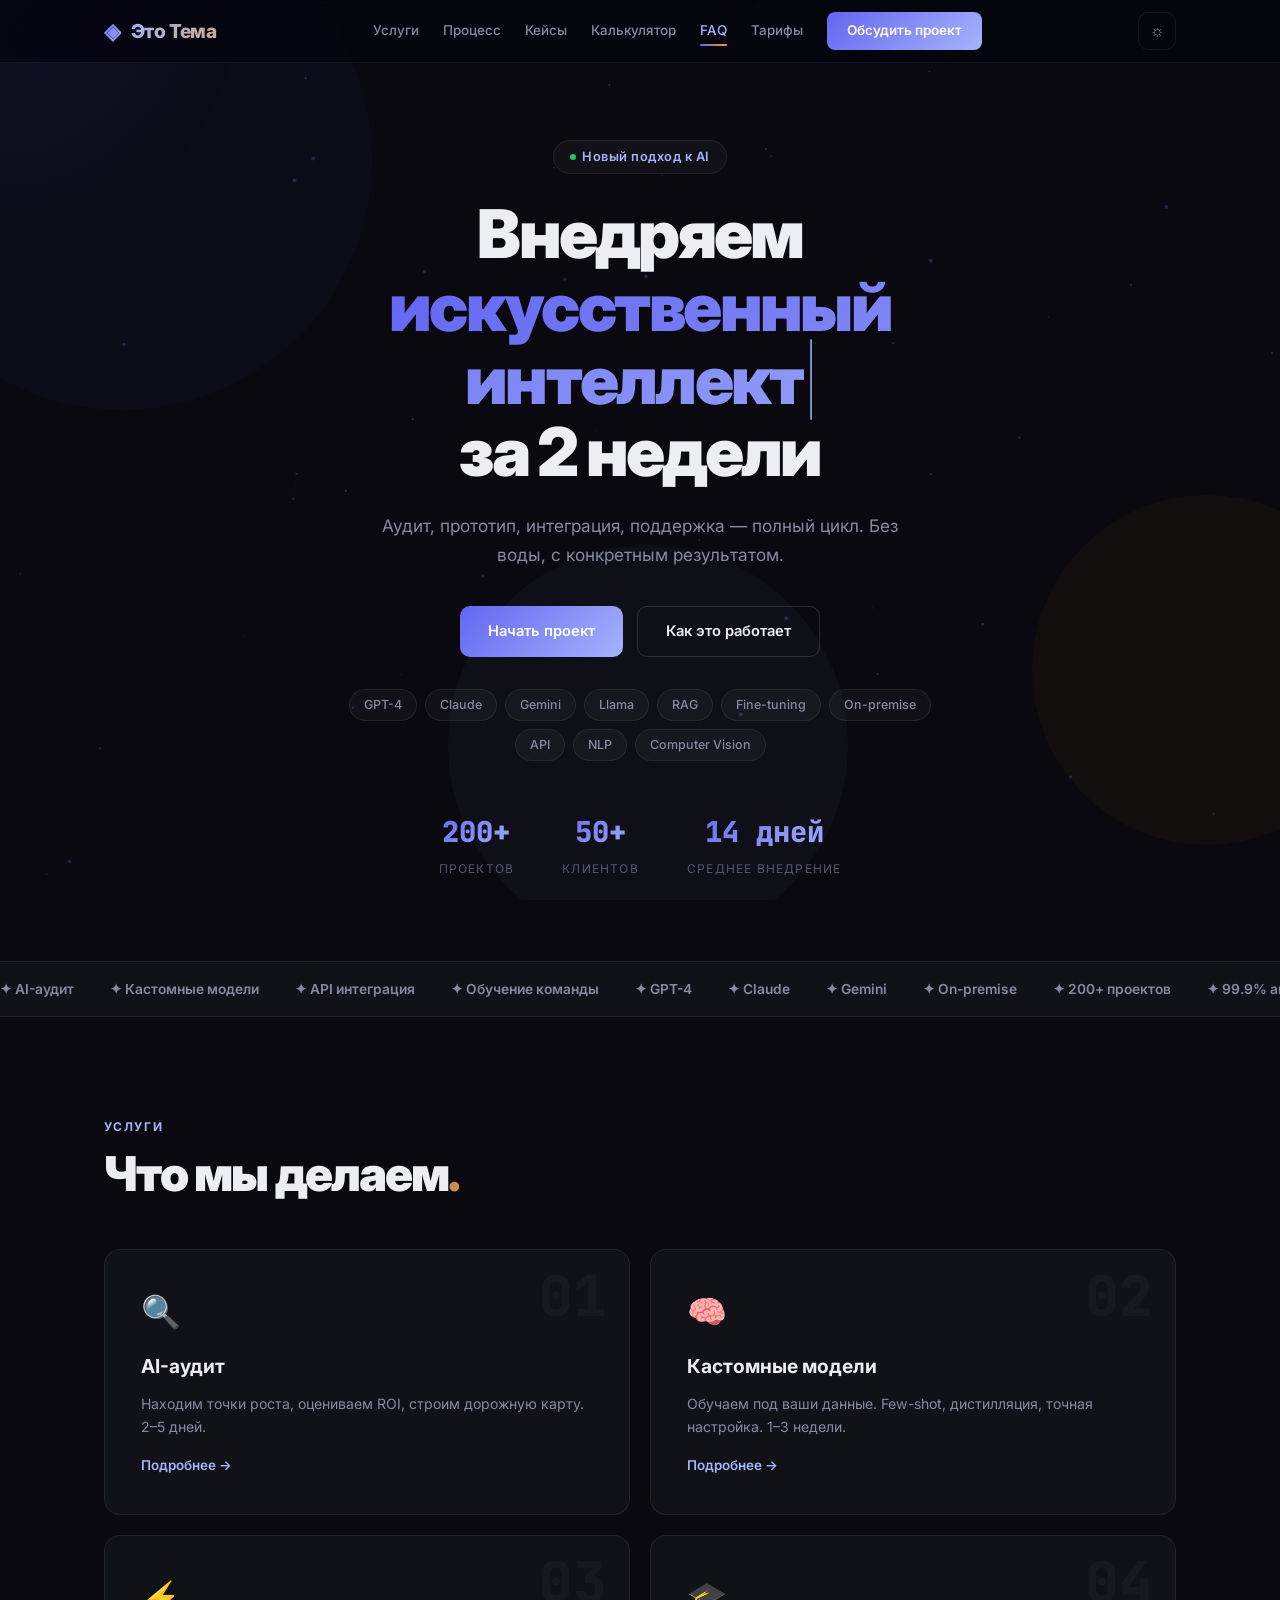
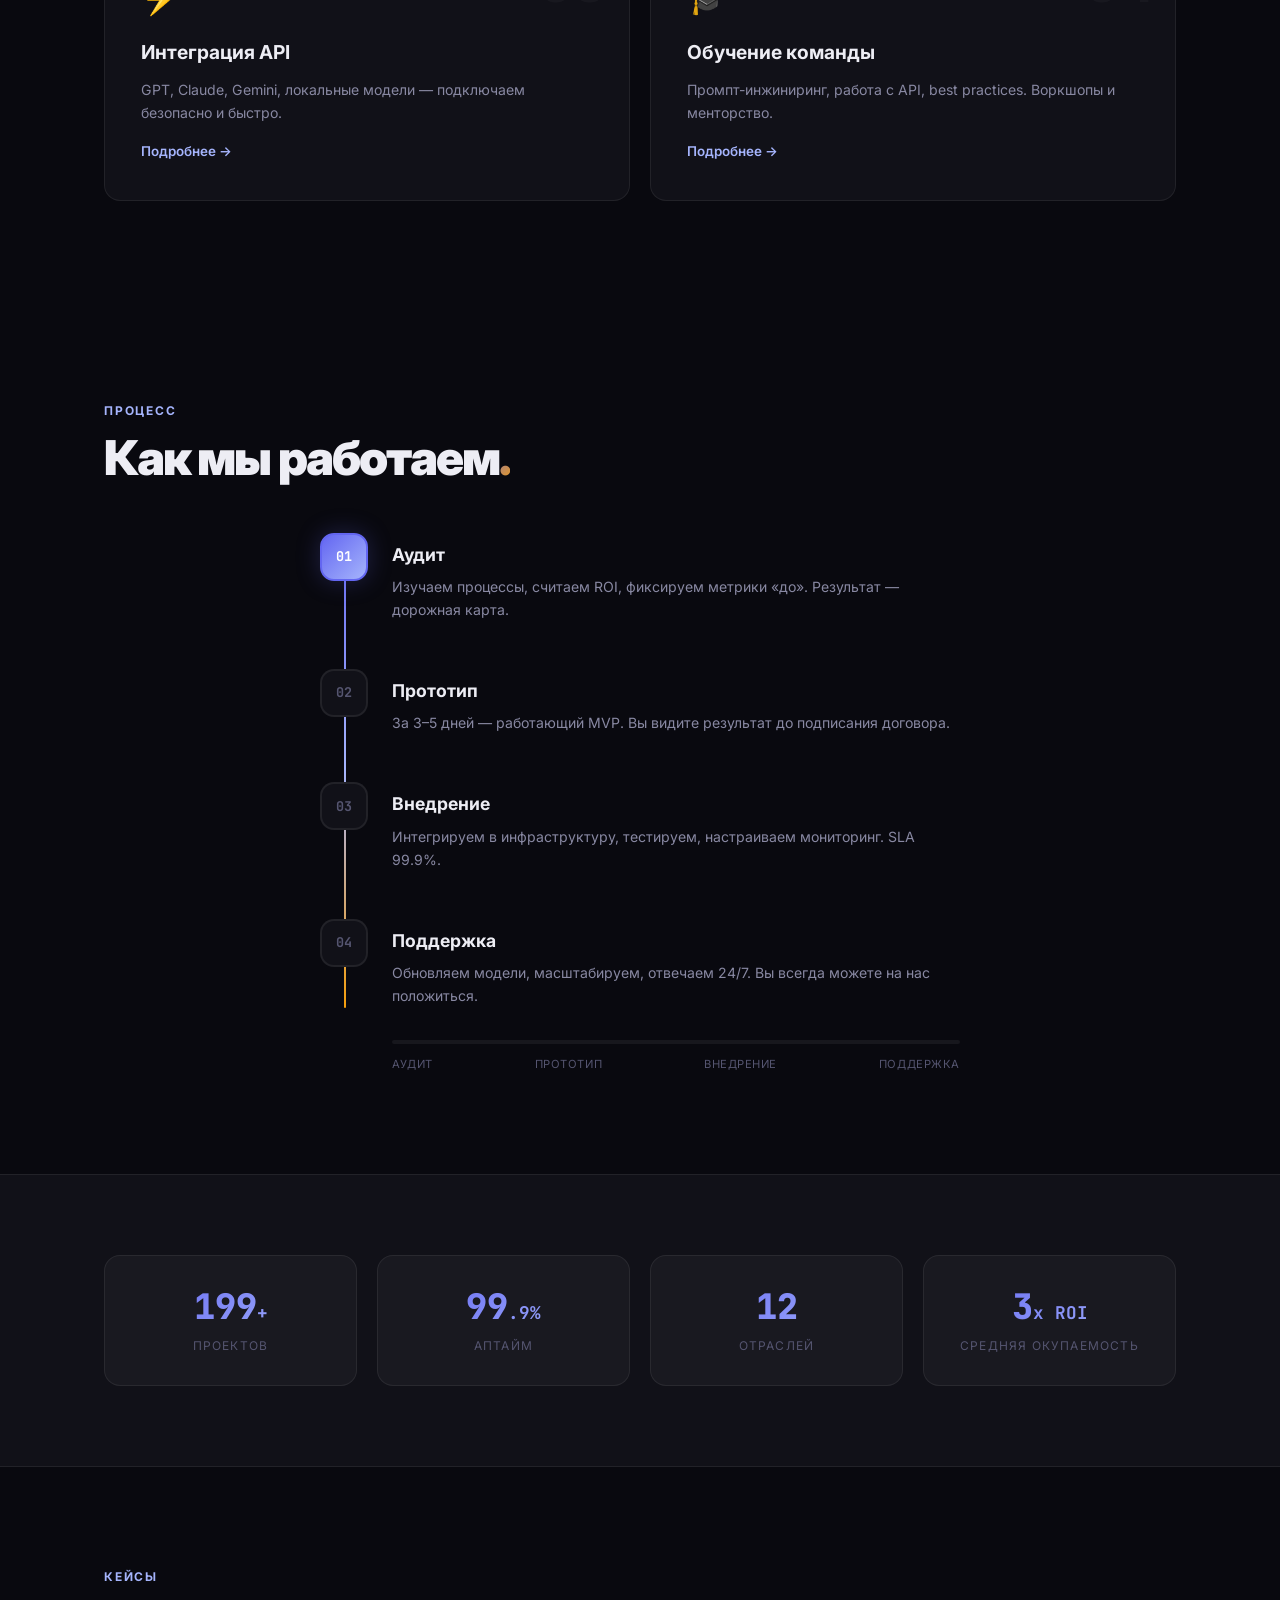
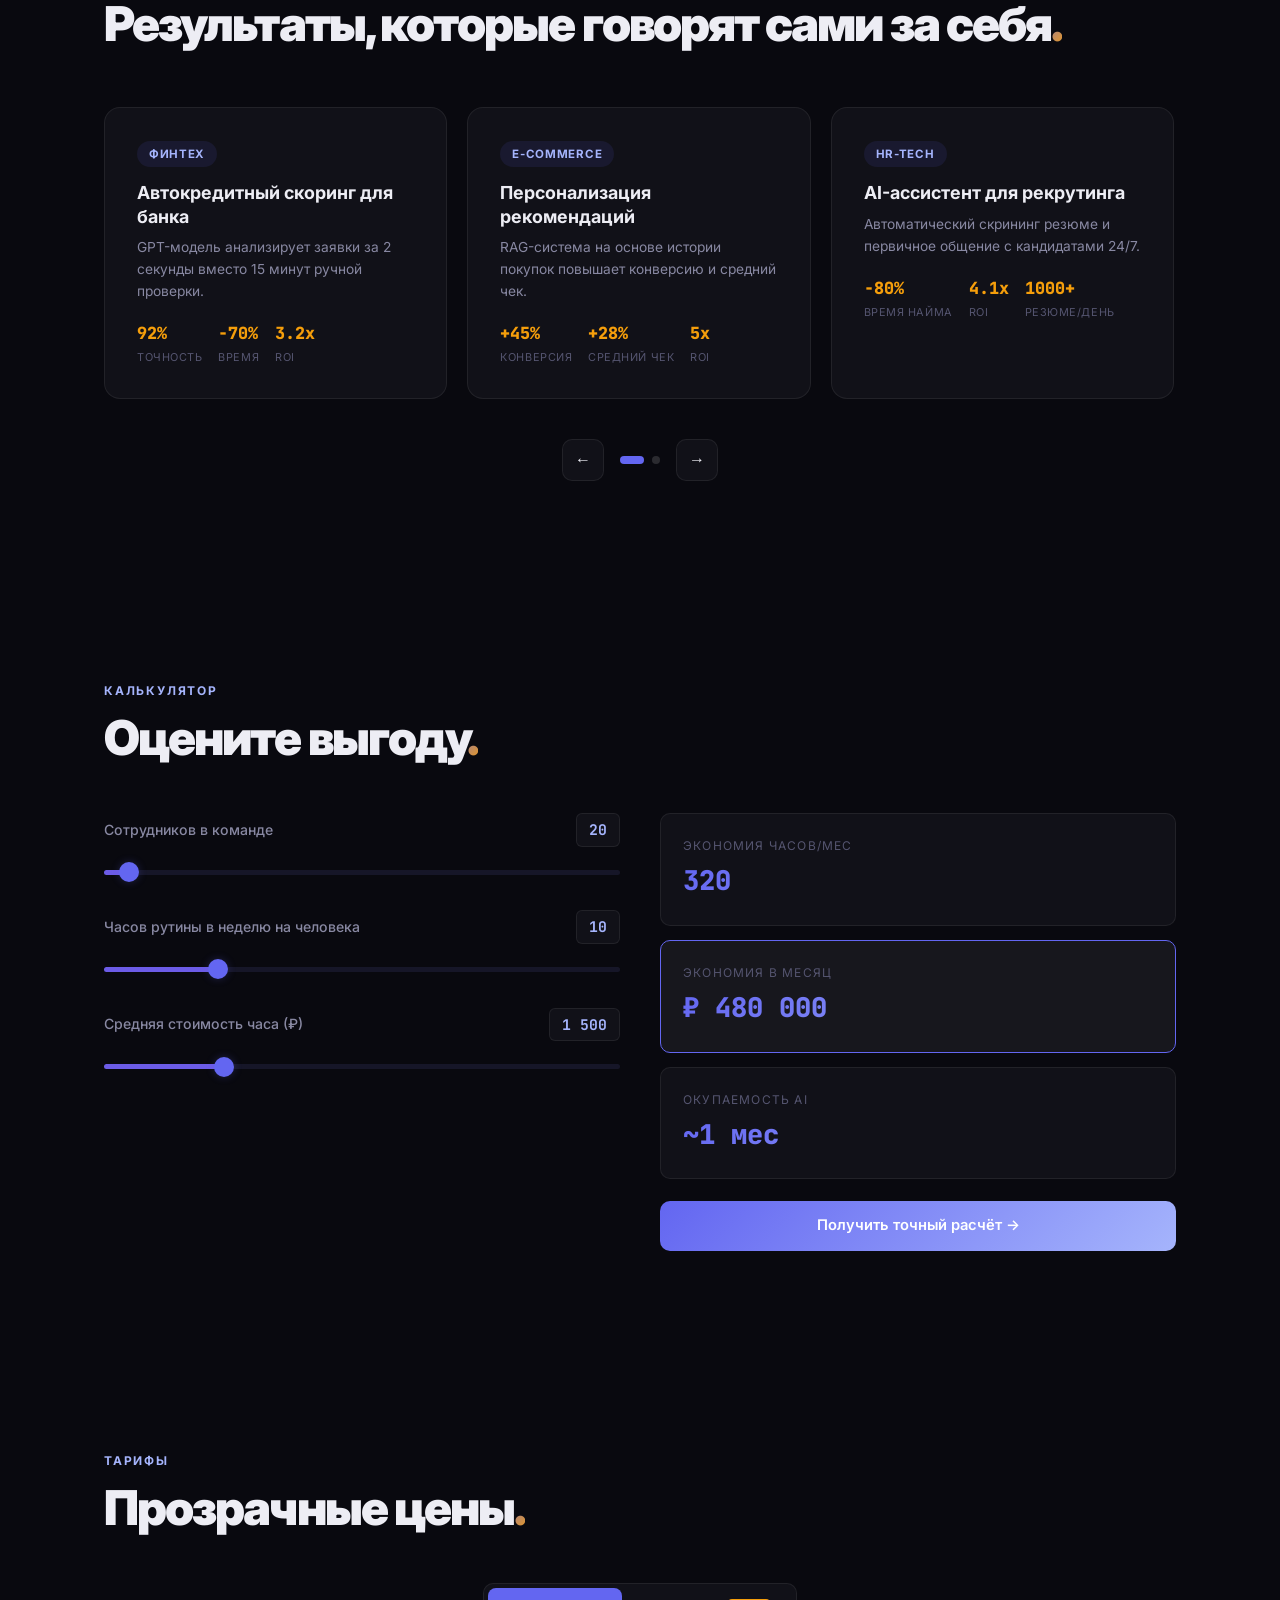
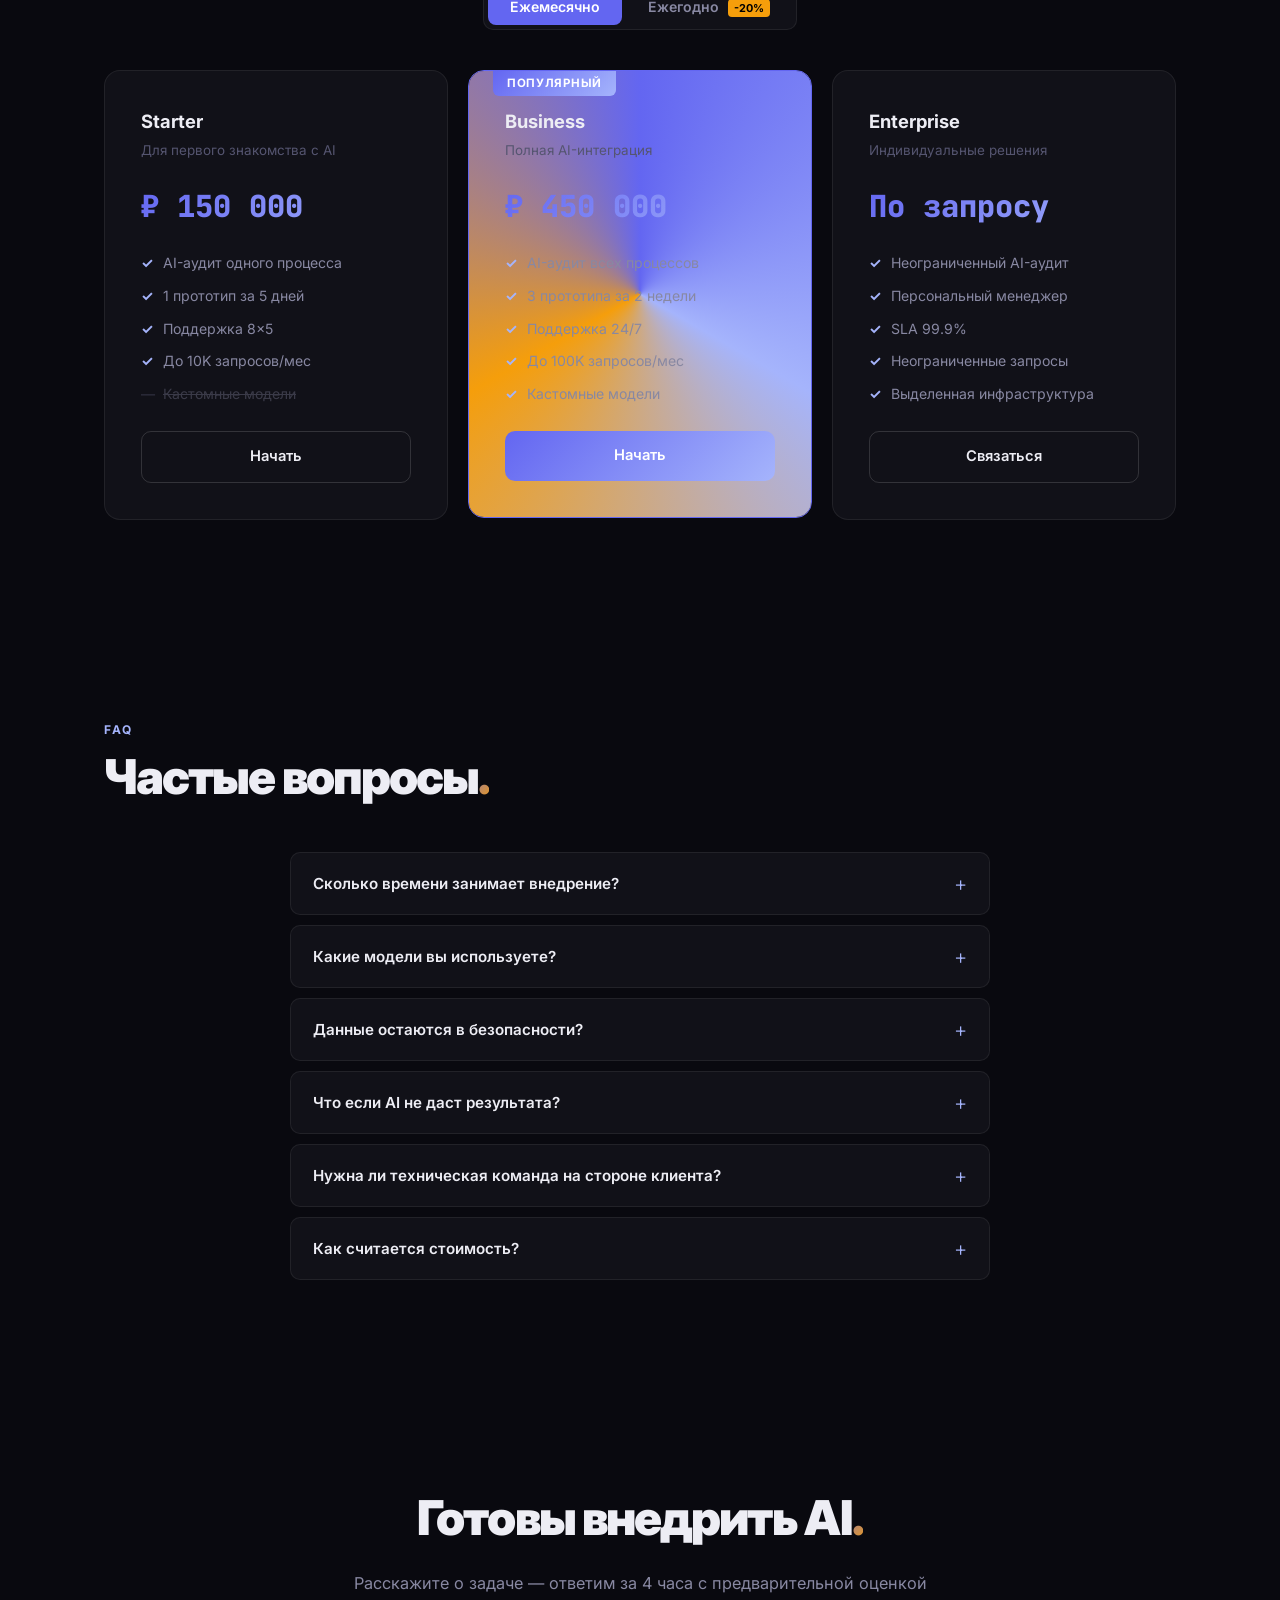
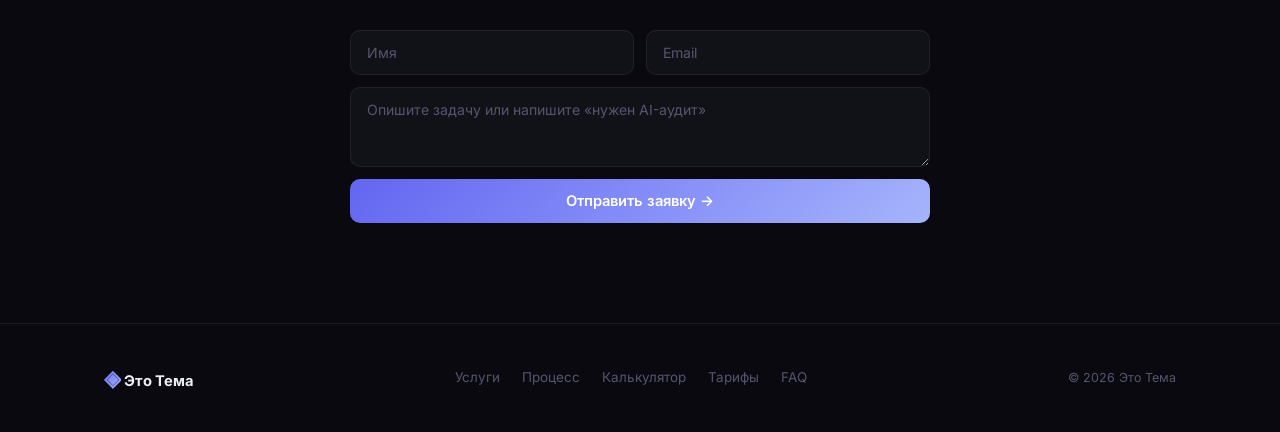
==== commit 3677b643: "fix: header layout with inner wrapper, FAQ max-height for full answers, expanded FAQ text - Header n" ====
--- a/index.html
+++ b/index.html
@@ -27,24 +27,26 @@
     </div>
 
     <header class="header" id="header">
-        <a href="#" class="logo">
-            <span class="logo-mark">◈</span>
-            <span class="logo-text">Это Тема</span>
-        </a>
-        <nav class="nav" id="nav">
-            <a href="#services">Услуги</a>
-            <a href="#how">Процесс</a>
-            <a href="#cases">Кейсы</a>
-            <a href="#roi">Калькулятор</a>
-            <a href="#faq">FAQ</a>
-            <a href="#pricing">Тарифы</a>
-            <a href="#contact" class="nav-cta">Обсудить проект</a>
-        </nav>
-        <div class="header-actions">
-            <button class="theme-toggle" id="theme-toggle" title="Сменить тему">☼</button>
-            <button class="nav-toggle" id="nav-toggle" aria-label="Меню">
-                <span></span><span></span><span></span>
-            </button>
+        <div class="header-inner">
+            <a href="#" class="logo">
+                <span class="logo-mark">◈</span>
+                <span class="logo-text">Это Тема</span>
+            </a>
+            <nav class="nav" id="nav">
+                <a href="#services">Услуги</a>
+                <a href="#how">Процесс</a>
+                <a href="#cases">Кейсы</a>
+                <a href="#roi">Калькулятор</a>
+                <a href="#faq">FAQ</a>
+                <a href="#pricing">Тарифы</a>
+                <a href="#contact" class="nav-cta">Обсудить проект</a>
+            </nav>
+            <div class="header-actions">
+                <button class="theme-toggle" id="theme-toggle" title="Сменить тему">☼</button>
+                <button class="nav-toggle" id="nav-toggle" aria-label="Меню">
+                    <span></span><span></span><span></span>
+                </button>
+            </div>
         </div>
     </header>
 
@@ -380,7 +382,7 @@
                         <span class="faq-icon">+</span>
                     </button>
                     <div class="faq-answer">
-                        <p>Аудит — 2–5 дней, прототип — 3–5 дней, полное внедрение — 1–3 недели. Enterprise-проекты до 2 месяцев.</p>
+                        <p>Аудит — 2–5 дней, прототип — 3–5 дней, полное внедрение — 1–3 недели. Enterprise-проекты до 2 месяцев. Сроки зависят от сложности задачи и объёма данных, но мы всегда начинаем с быстрого прототипа, чтобы вы могли оценить результат до крупных вложений.</p>
                     </div>
                 </div>
                 <div class="faq-item">
@@ -389,7 +391,7 @@
                         <span class="faq-icon">+</span>
                     </button>
                     <div class="faq-answer">
-                        <p>GPT-4, Claude, Gemini, Llama, Mistral и кастомные модели. Выбираем оптимальную под задачу, учитывая бюджет, безопасность и требования к качеству.</p>
+                        <p>GPT-4, Claude 3.5, Gemini Pro, Llama 3, Mistral и кастомные модели, обученные на ваших данных. Выбираем оптимальную под задачу: для чатов — GPT-4, для документов — Claude, для классификации — Llama. Если нужно — разворачиваем локально без доступа к интернету.</p>
                     </div>
                 </div>
                 <div class="faq-item">
@@ -398,7 +400,7 @@
                         <span class="faq-icon">+</span>
                     </button>
                     <div class="faq-answer">
-                        <p>Да. Поддерживаем on-premise развёртывание, шифрование данных, VPN-доступ. Работаем по NDA и соответствуем 152-ФЗ, GDPR.</p>
+                        <p>Да, безопасность — наш приоритет. Поддерживаем on-premise развёртывание (серверы в вашем дата-центре), сквозное шифрование данных, VPN-доступ. Работаем по NDA, соответствуем 152-ФЗ и GDPR. Ваши данные никогда не используются для обучения сторонних моделей.</p>
                     </div>
                 </div>
                 <div class="faq-item">
@@ -407,7 +409,7 @@
                         <span class="faq-icon">+</span>
                     </button>
                     <div class="faq-answer">
-                        <p>Прототип за 3–5 дней покажет, стоит ли инвестировать. Если ROI не достигнут — возвращаем деньги за прототип. Риски минимальны.</p>
+                        <p>Мы начинаем с прототипа за 3–5 дней — вы видите результат до подписания основного договора. Если ROI не достигнут на этапе прототипа — возвращаем деньги. Риски минимальны: из 200+ проектов 94% показали положительный результат уже на этапе MVP.</p>
                     </div>
                 </div>
                 <div class="faq-item">
@@ -416,7 +418,7 @@
                         <span class="faq-icon">+</span>
                     </button>
                     <div class="faq-answer">
-                        <p>Нет. Мы берём на себя всё: от анализа до поддержки. Но если есть техкоманда — вовлекаем её для масштабирования и обучения.</p>
+                        <p>Нет, не нужна. Мы берём на себя всё: от анализа процессов до интеграции и поддержки. Но если у вас есть техкоманда — вовлекаем её на каждом этапе, проводим воркшопы и передаём знания для самостоятельного развития.</p>
                     </div>
                 </div>
                 <div class="faq-item">
@@ -425,7 +427,7 @@
                         <span class="faq-icon">+</span>
                     </button>
                     <div class="faq-answer">
-                        <p>Фиксированная цена за тариф + оплата за токены/запросы. Прозрачно, без скрытых доплат. Используйте калькулятор выше для оценки ROI.</p>
+                        <p>Фиксированная цена за тариф + оплата за токены/запросы. Прозрачно, без скрытых доплат. Калькулятор выше поможет оценить экономию. Starter — от 150К₽/мес для начала, Business — 450К₽/мес для полной интеграции, Enterprise — индивидуально. Все цены указаны с НДС.</p>
                     </div>
                 </div>
             </div>
--- a/styles.css
+++ b/styles.css
@@ -156,13 +156,15 @@
 
 body.light-theme .header { background: rgba(245,245,250,0.75); }
 
-.header .container {
+.header .container,
+.header .header-inner {
   max-width: 1120px;
   margin: 0 auto;
   padding: 0 24px;
   display: flex;
   align-items: center;
   justify-content: space-between;
+  width: 100%;
 }
 
 .logo { display: flex; align-items: center; gap: 10px; text-decoration: none; color: var(--text); font-weight: 800; font-size: 1.2rem; letter-spacing: -0.02em; }
@@ -519,9 +521,14 @@
 .faq-question:hover { color: var(--accent-light); }
 .faq-icon { font-size: 1.3rem; font-weight: 300; color: var(--accent-light); transition: transform 0.3s ease; flex-shrink: 0; margin-left: 12px; }
 .faq-item.open .faq-icon { transform: rotate(45deg); }
-.faq-answer { max-height: 0; overflow: hidden; transition: max-height 0.35s ease; }
-.faq-item.open .faq-answer { max-height: 200px; }
-.faq-answer p { padding: 0 22px 18px; color: var(--text-secondary); font-size: 0.88rem; line-height: 1.7; }
+.faq-answer { max-height: 0; overflow: hidden; transition: max-height 0.4s cubic-bezier(0.4, 0, 0.2, 1), padding 0.3s ease; }
+.faq-item.open .faq-answer { max-height: 400px; }
+.faq-answer p {
+  padding: 0 22px 20px;
+  color: var(--text-secondary);
+  font-size: 0.9rem;
+  line-height: 1.75;
+}
 
 /* CTA */
 .cta { padding: 100px 0; position: relative; z-index: 2; }
@@ -583,7 +590,16 @@
 
 @media (max-width: 640px) {
   .nav { display: none; }
-  .nav.open { display: flex; flex-direction: column; position: fixed; inset: 0; background: var(--bg); padding: 80px 24px 24px; gap: 20px; z-index: 99; }
+  .nav.open {
+  display: flex;
+  flex-direction: column;
+  position: fixed;
+  inset: 0;
+  background: var(--bg);
+  padding: 80px 24px 24px;
+  gap: 20px;
+  z-index: 99;
+}
   .nav.open a { font-size: 1.15rem; }
   .nav-toggle { display: flex; }
   .hero-title { font-size: 2.1rem; }
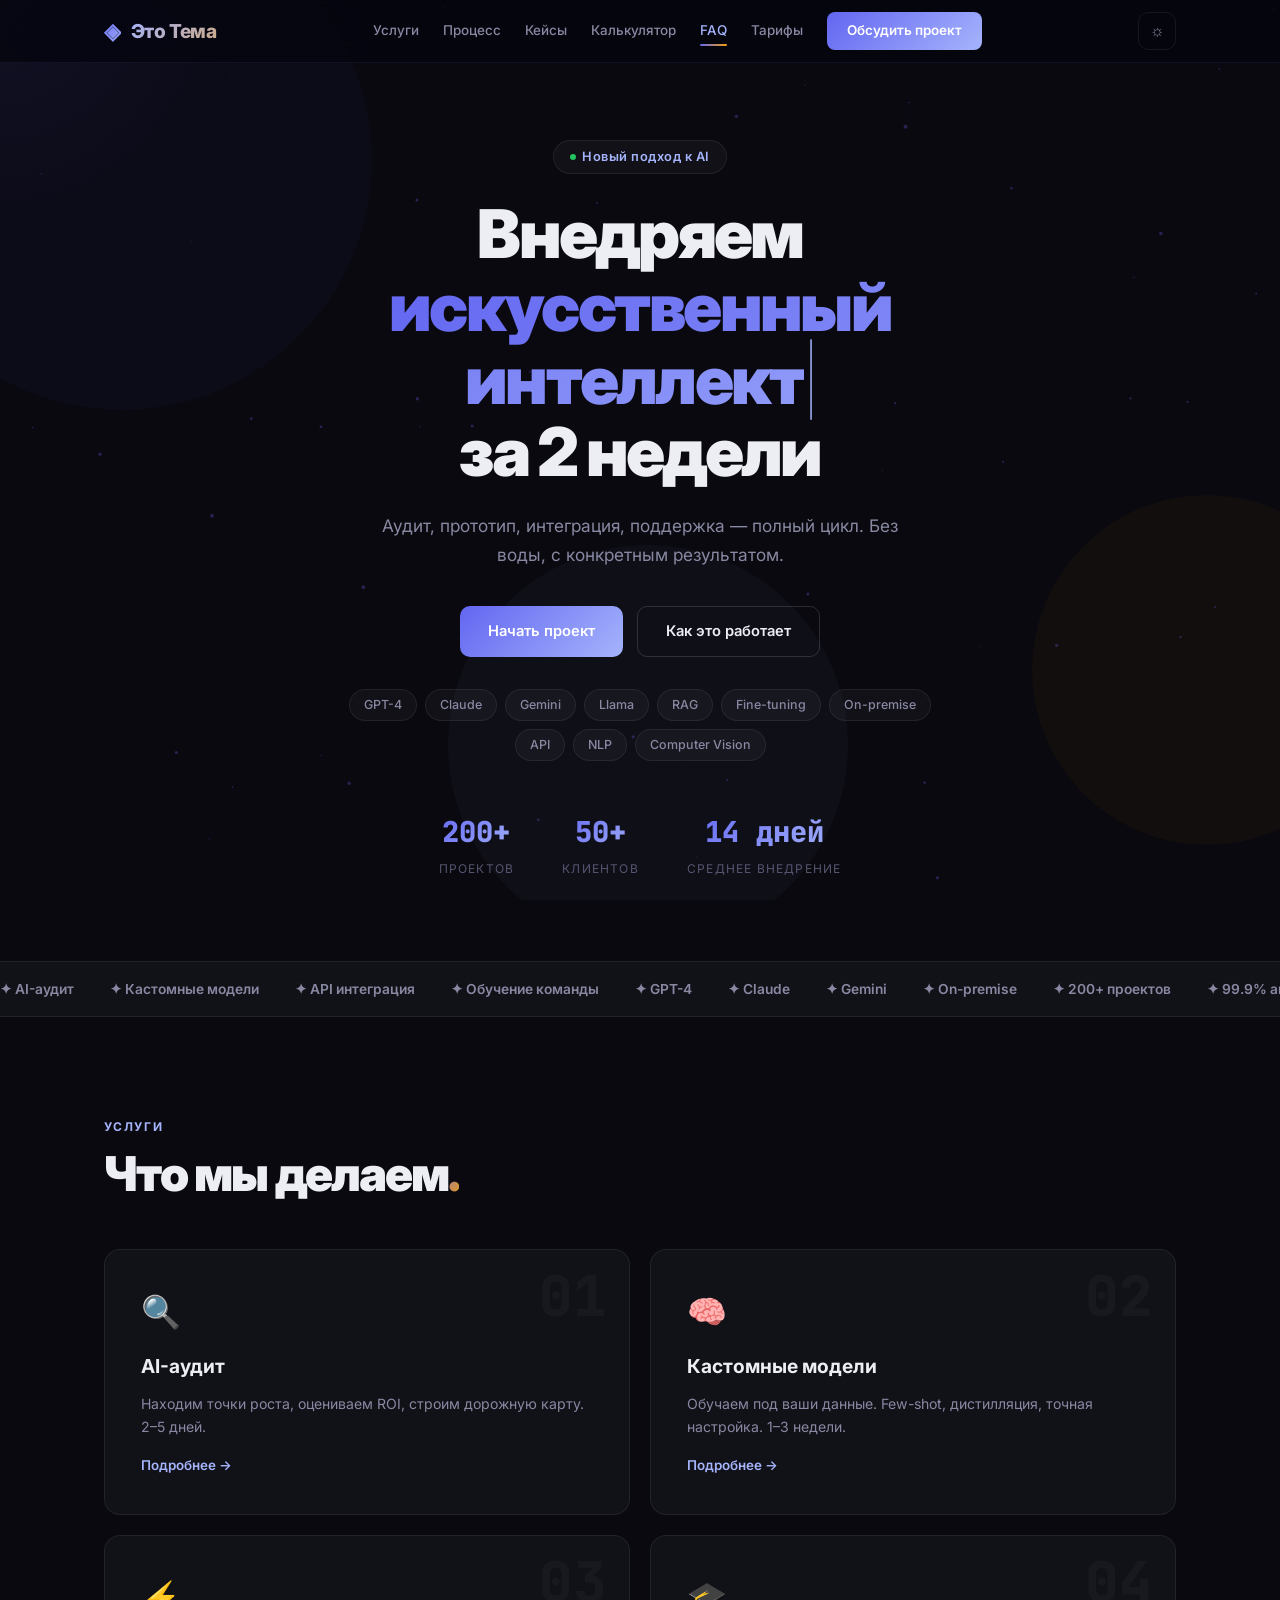
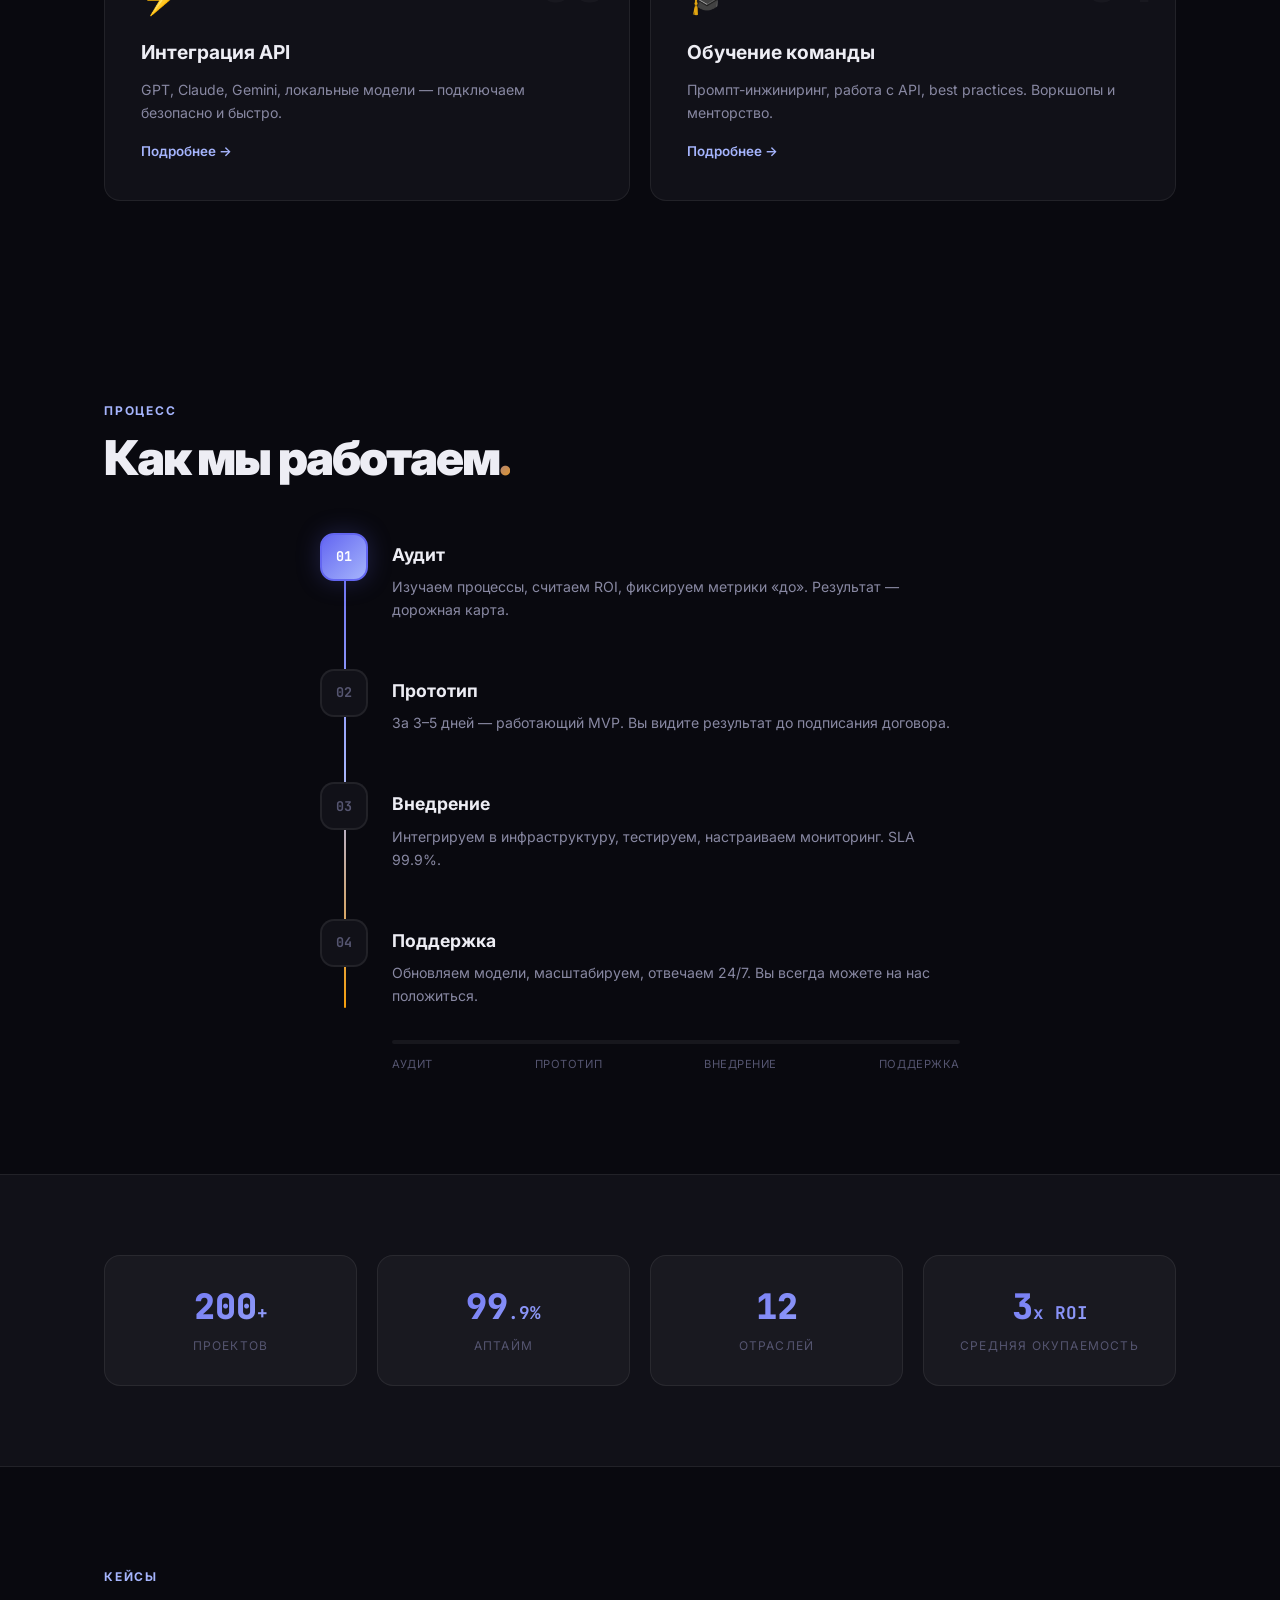
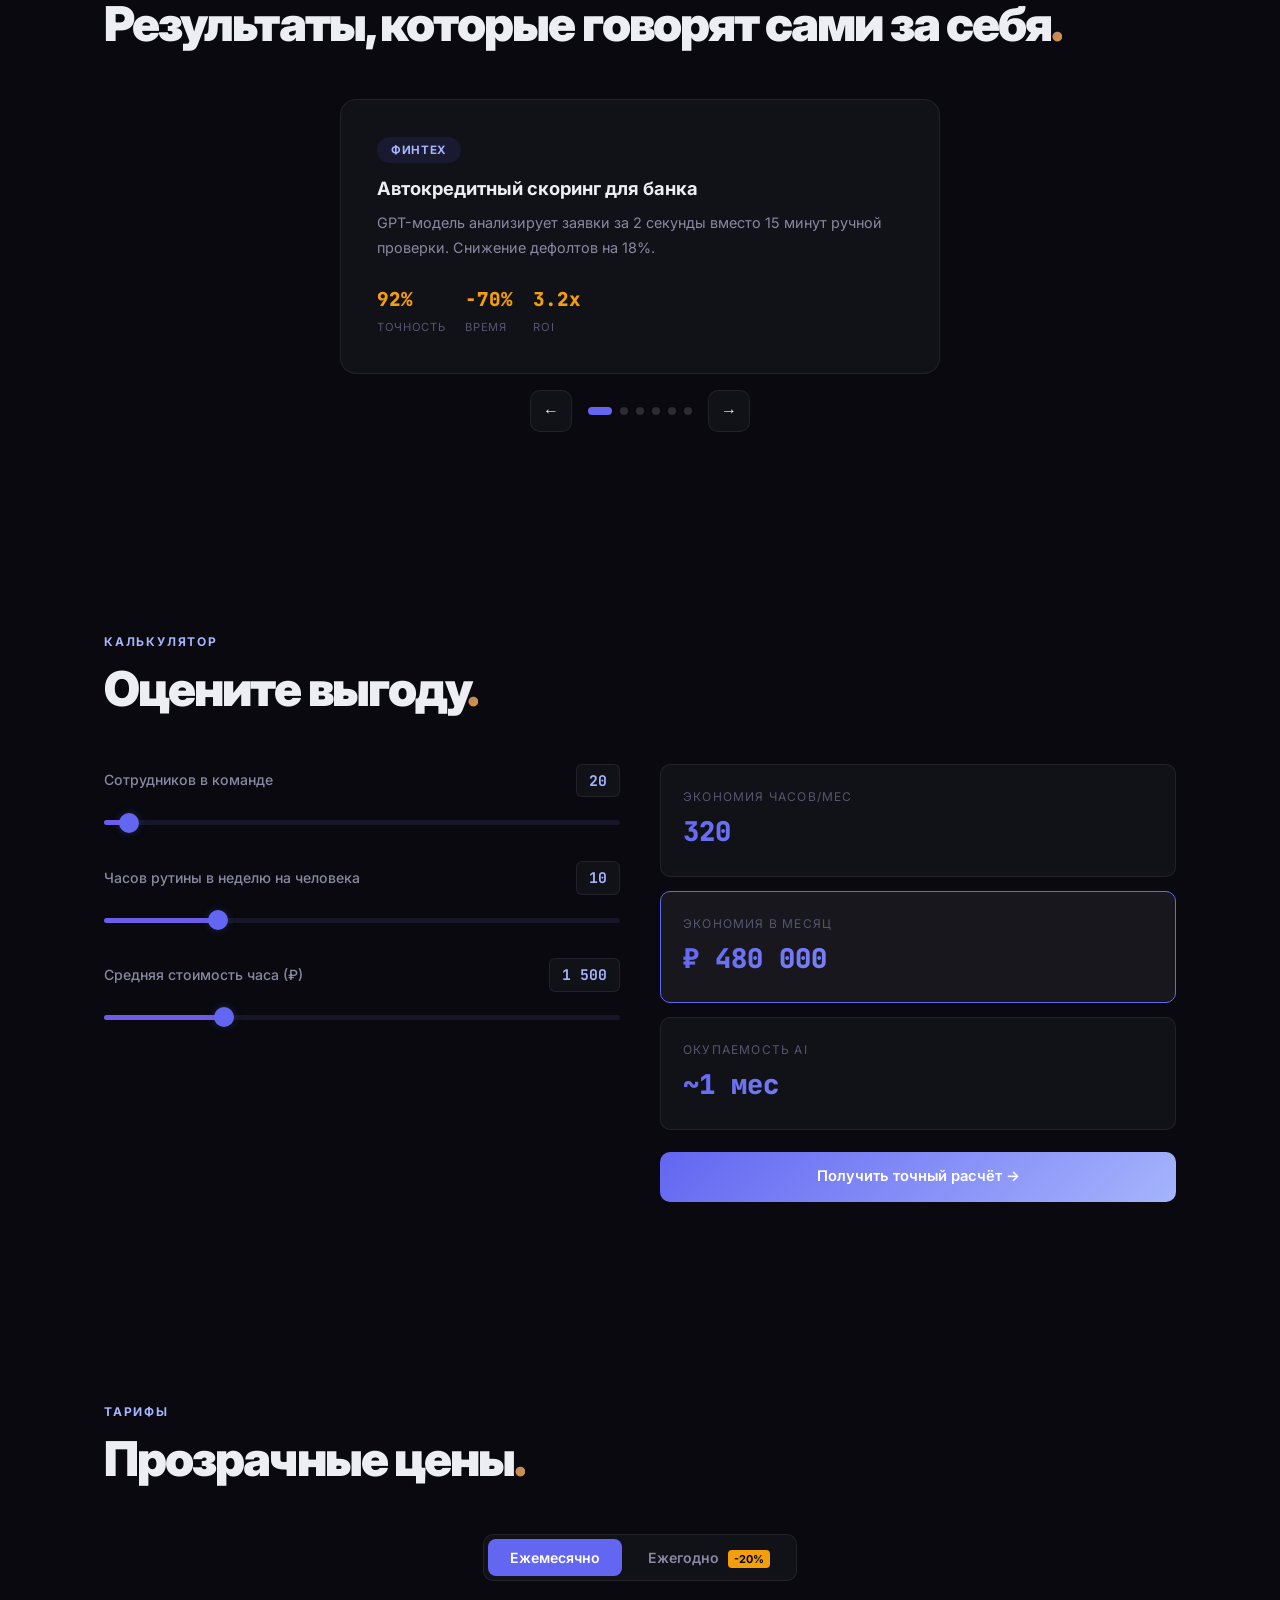
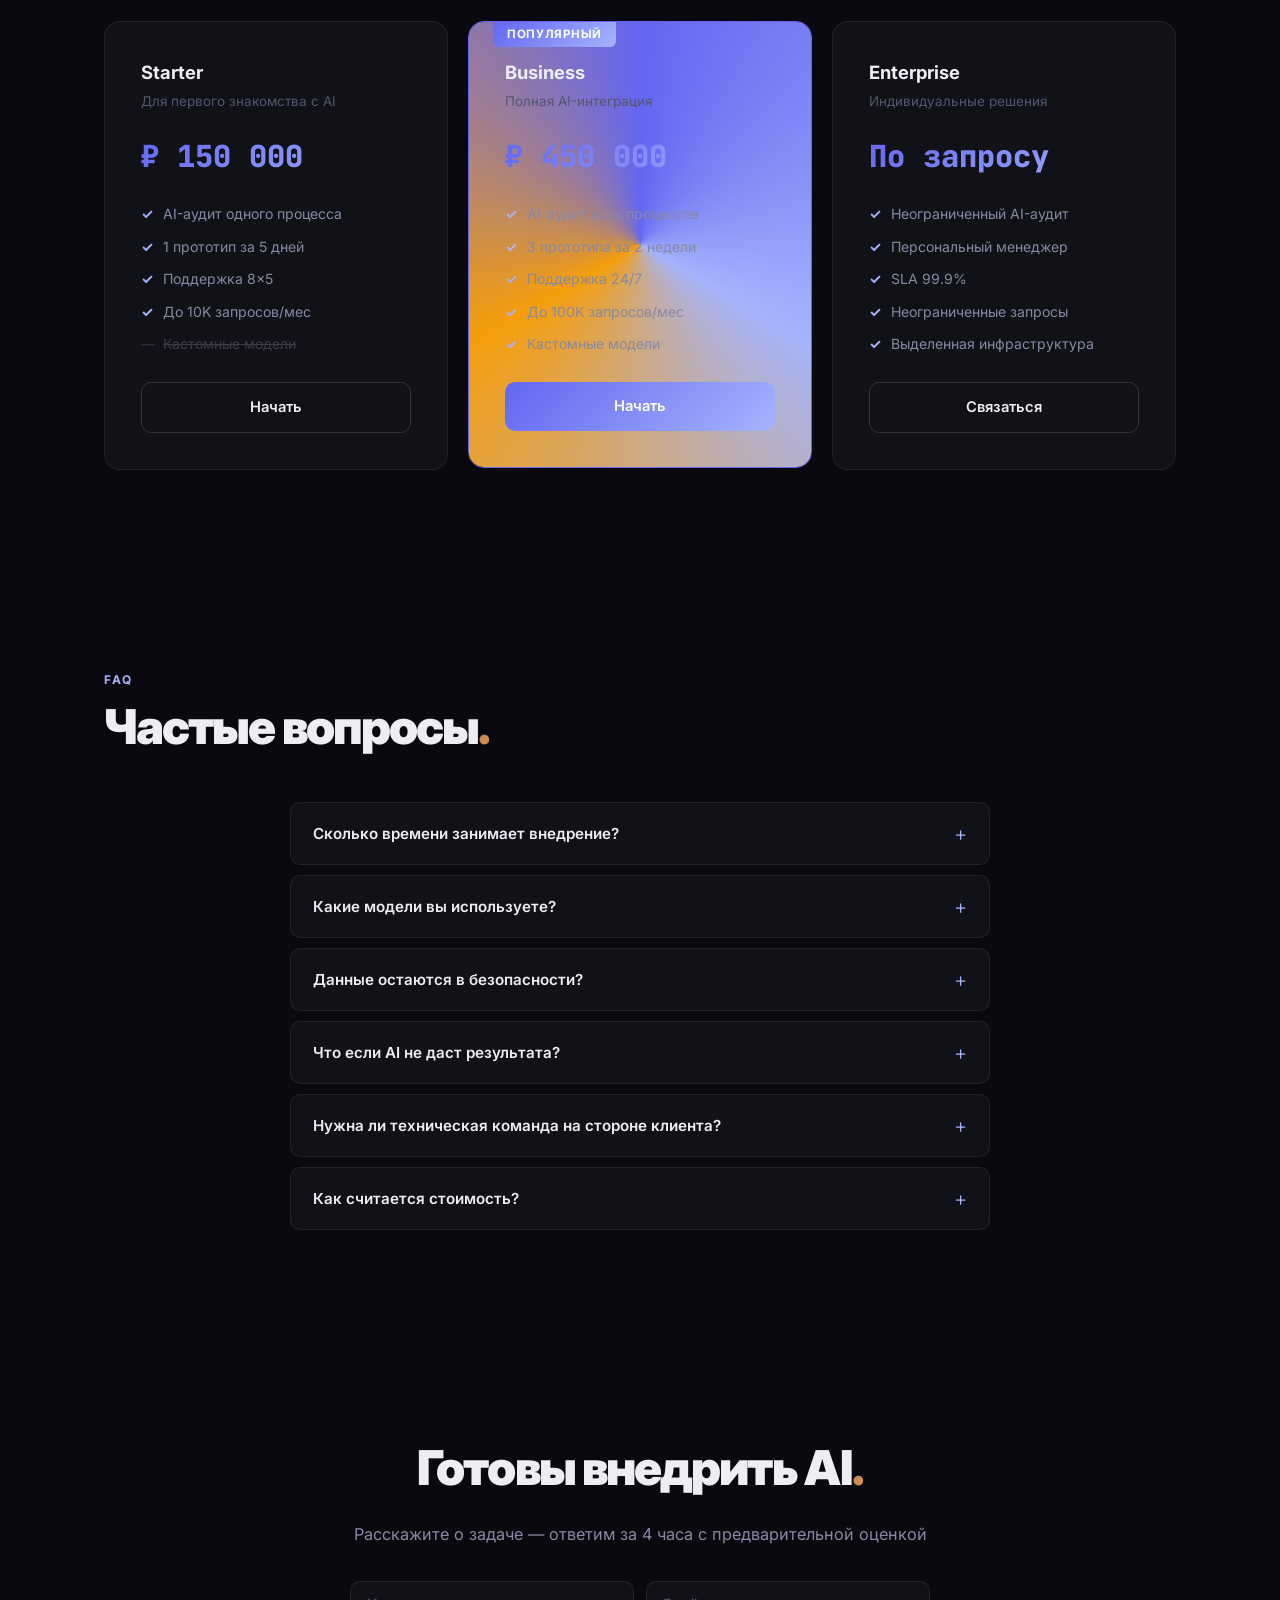
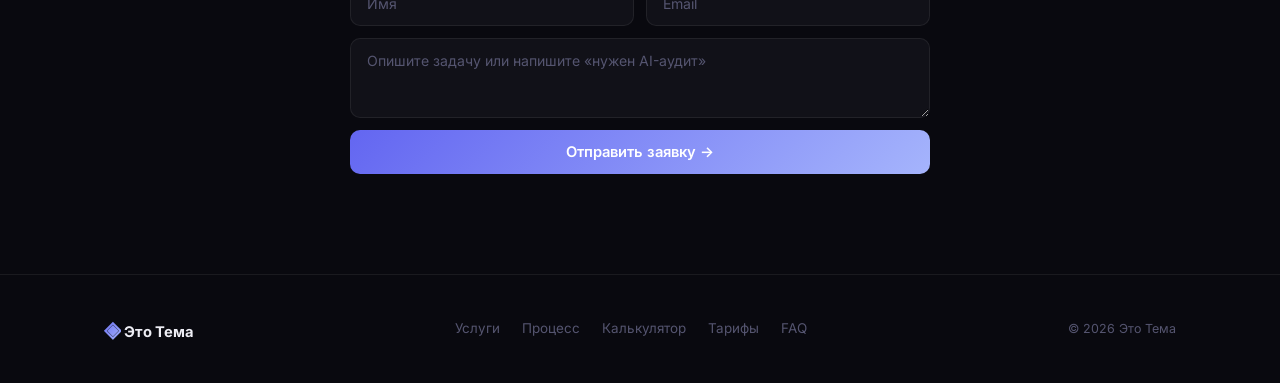
==== commit 09046cf6: "feat: working cases carousel with slide animation, 6 cases, auto-rotate - Replaced scroll-based caro" ====
--- a/index.html
+++ b/index.html
@@ -231,42 +231,84 @@
         <div class="container">
             <div class="section-label" data-anim>Кейсы</div>
             <h2 class="section-title" data-anim>Результаты, которые говорят сами за себя<span class="title-dot">.</span></h2>
-            <div class="cases-track" id="cases-track">
-                <div class="case-card" data-anim>
-                    <div class="case-tag">Финтех</div>
-                    <h3 class="case-title">Автокредитный скоринг для банка</h3>
-                    <p class="case-desc">GPT-модель анализирует заявки за 2 секунды вместо 15 минут ручной проверки.</p>
-                    <div class="case-stats">
-                        <div class="case-stat"><span class="case-stat-val">92%</span><span class="case-stat-label">Точность</span></div>
-                        <div class="case-stat"><span class="case-stat-val">-70%</span><span class="case-stat-label">Время</span></div>
-                        <div class="case-stat"><span class="case-stat-val">3.2x</span><span class="case-stat-label">ROI</span></div>
-                    </div>
-                </div>
-                <div class="case-card" data-anim data-delay="1">
-                    <div class="case-tag">E-commerce</div>
-                    <h3 class="case-title">Персонализация рекомендаций</h3>
-                    <p class="case-desc">RAG-система на основе истории покупок повышает конверсию и средний чек.</p>
-                    <div class="case-stats">
-                        <div class="case-stat"><span class="case-stat-val">+45%</span><span class="case-stat-label">Конверсия</span></div>
-                        <div class="case-stat"><span class="case-stat-val">+28%</span><span class="case-stat-label">Средний чек</span></div>
-                        <div class="case-stat"><span class="case-stat-val">5x</span><span class="case-stat-label">ROI</span></div>
-                    </div>
-                </div>
-                <div class="case-card" data-anim data-delay="2">
-                    <div class="case-tag">HR-tech</div>
-                    <h3 class="case-title">AI-ассистент для рекрутинга</h3>
-                    <p class="case-desc">Автоматический скрининг резюме и первичное общение с кандидатами 24/7.</p>
-                    <div class="case-stats">
-                        <div class="case-stat"><span class="case-stat-val">-80%</span><span class="case-stat-label">Время найма</span></div>
-                        <div class="case-stat"><span class="case-stat-val">4.1x</span><span class="case-stat-label">ROI</span></div>
-                        <div class="case-stat"><span class="case-stat-val">1000+</span><span class="case-stat-label">Резюме/день</span></div>
+            <div class="cases-wrapper">
+                <div class="cases-slide active" id="case-0">
+                    <div class="case-card-wide">
+                        <div class="case-tag">Финтех</div>
+                        <h3 class="case-title">Автокредитный скоринг для банка</h3>
+                        <p class="case-desc">GPT-модель анализирует заявки за 2 секунды вместо 15 минут ручной проверки. Снижение дефолтов на 18%.</p>
+                        <div class="case-stats">
+                            <div class="case-stat"><span class="case-stat-val">92%</span><span class="case-stat-label">Точность</span></div>
+                            <div class="case-stat"><span class="case-stat-val">-70%</span><span class="case-stat-label">Время</span></div>
+                            <div class="case-stat"><span class="case-stat-val">3.2x</span><span class="case-stat-label">ROI</span></div>
+                        </div>
+                    </div>
+                </div>
+                <div class="cases-slide" id="case-1">
+                    <div class="case-card-wide">
+                        <div class="case-tag">E-commerce</div>
+                        <h3 class="case-title">Персонализация рекомендаций</h3>
+                        <p class="case-desc">RAG-система на основе истории покупок повышает конверсию и средний чек. Внедрена за 2 недели.</p>
+                        <div class="case-stats">
+                            <div class="case-stat"><span class="case-stat-val">+45%</span><span class="case-stat-label">Конверсия</span></div>
+                            <div class="case-stat"><span class="case-stat-val">+28%</span><span class="case-stat-label">Средний чек</span></div>
+                            <div class="case-stat"><span class="case-stat-val">5x</span><span class="case-stat-label">ROI</span></div>
+                        </div>
+                    </div>
+                </div>
+                <div class="cases-slide" id="case-2">
+                    <div class="case-card-wide">
+                        <div class="case-tag">HR-tech</div>
+                        <h3 class="case-title">AI-ассистент для рекрутинга</h3>
+                        <p class="case-desc">Автоматический скрининг резюме и первичное общение с кандидатами 24/7. 1000+ резюме в день.</p>
+                        <div class="case-stats">
+                            <div class="case-stat"><span class="case-stat-val">-80%</span><span class="case-stat-label">Время найма</span></div>
+                            <div class="case-stat"><span class="case-stat-val">4.1x</span><span class="case-stat-label">ROI</span></div>
+                            <div class="case-stat"><span class="case-stat-val">1000+</span><span class="case-stat-label">Резюме/день</span></div>
+                        </div>
+                    </div>
+                </div>
+                <div class="cases-slide" id="case-3">
+                    <div class="case-card-wide">
+                        <div class="case-tag">Логистика</div>
+                        <h3 class="case-title">Оптимизация маршрутов доставки</h3>
+                        <p class="case-desc">Предиктивная модель снижает затраты на топливо и сокращает время доставки на 35%.</p>
+                        <div class="case-stats">
+                            <div class="case-stat"><span class="case-stat-val">-35%</span><span class="case-stat-label">Расходы</span></div>
+                            <div class="case-stat"><span class="case-stat-val">+22%</span><span class="case-stat-label">Скорость</span></div>
+                            <div class="case-stat"><span class="case-stat-val">4.8x</span><span class="case-stat-label">ROI</span></div>
+                        </div>
+                    </div>
+                </div>
+                <div class="cases-slide" id="case-4">
+                    <div class="case-card-wide">
+                        <div class="case-tag">Маркетинг</div>
+                        <h3 class="case-title">AI-генерация контента</h3>
+                        <p class="case-desc">Автоматическое создание SEO-статей, соцпостов и email-рассылок. Качество на уровне редакции.</p>
+                        <div class="case-stats">
+                            <div class="case-stat"><span class="case-stat-val">10x</span><span class="case-stat-label">Скорость</span></div>
+                            <div class="case-stat"><span class="case-stat-val">-60%</span><span class="case-stat-label">Бюджет</span></div>
+                            <div class="case-stat"><span class="case-stat-val">6.3x</span><span class="case-stat-label">ROI</span></div>
+                        </div>
+                    </div>
+                </div>
+                <div class="cases-slide" id="case-5">
+                    <div class="case-card-wide">
+                        <div class="case-tag">Медицина</div>
+                        <h3 class="case-title">AI-диагностика рентгенов</h3>
+                        <p class="case-desc">Компьютерное зрение выявляет патологии с точностью 96%. Ассистирует врачам, не заменяя их.</p>
+                        <div class="case-stats">
+                            <div class="case-stat"><span class="case-stat-val">96%</span><span class="case-stat-label">Точность</span></div>
+                            <div class="case-stat"><span class="case-stat-val">-50%</span><span class="case-stat-label">Время анализа</span></div>
+                            <div class="case-stat"><span class="case-stat-val">3.7x</span><span class="case-stat-label">ROI</span></div>
+                        </div>
                     </div>
                 </div>
             </div>
             <div class="cases-arrows" data-anim>
-                <button class="case-arrow case-arrow-left" id="case-left">←</button>
+                <button class="case-arrow" id="case-left">←</button>
                 <div class="cases-dots" id="cases-dots"></div>
-                <button class="case-arrow case-arrow-right" id="case-right">→</button>
+                <button class="case-arrow" id="case-right">→</button>
             </div>
         </div>
     </section>
--- a/styles.css
+++ b/styles.css
@@ -414,26 +414,62 @@
 
 /* CASES */
 .cases { padding: 100px 0; position: relative; z-index: 2; }
-.cases-track { display: flex; gap: 20px; overflow-x: auto; scroll-snap-type: x mandatory; scroll-behavior: smooth; -webkit-overflow-scrolling: touch; padding: 8px 0 24px; scrollbar-width: none; }
-.cases-track::-webkit-scrollbar { display: none; }
-
-.case-card {
-  flex: 0 0 calc(33.333% - 14px); min-width: 300px; scroll-snap-align: start;
-  background: var(--surface-solid); border: 1px solid var(--border); border-radius: var(--radius); padding: 32px;
-  transition: all 0.3s ease; position: relative; overflow: hidden;
-}
-
-.case-card::before { content: ''; position: absolute; top: 0; left: 0; right: 0; height: 3px; background: linear-gradient(90deg, var(--accent), var(--warm)); opacity: 0; transition: opacity 0.3s; }
-.case-card:hover { border-color: rgba(99,102,241,0.3); transform: translateY(-4px); }
-.case-card:hover::before { opacity: 1; }
-
-.case-tag { display: inline-block; padding: 4px 12px; border-radius: 100px; background: rgba(99,102,241,0.1); color: var(--accent-light); font-size: 0.72rem; font-weight: 700; text-transform: uppercase; letter-spacing: 0.06em; margin-bottom: 14px; }
-.case-title { font-size: 1.12rem; font-weight: 700; margin-bottom: 8px; line-height: 1.3; }
-.case-desc { color: var(--text-secondary); font-size: 0.86rem; line-height: 1.6; margin-bottom: 18px; }
-.case-stats { display: flex; gap: 16px; }
-.case-stat { display: flex; flex-direction: column; gap: 2px; }
-.case-stat-val { font-family: var(--mono); font-size: 1.05rem; font-weight: 800; color: var(--warm); }
-.case-stat-label { font-size: 0.68rem; color: var(--text-tertiary); text-transform: uppercase; letter-spacing: 0.05em; }
+
+.cases-wrapper {
+  position: relative;
+  overflow: hidden;
+  max-width: 600px;
+  margin: 0 auto;
+}
+
+.cases-slide {
+  display: none;
+  opacity: 0;
+  transform: translateX(40px);
+  transition: opacity 0.4s ease, transform 0.4s ease;
+}
+
+.cases-slide.active {
+  display: block;
+  opacity: 1;
+  transform: translateX(0);
+}
+
+.cases-slide.exit-left {
+  display: block;
+  opacity: 0;
+  transform: translateX(-40px);
+}
+
+.case-card-wide {
+  background: var(--surface-solid);
+  border: 1px solid var(--border);
+  border-radius: var(--radius);
+  padding: 36px;
+  position: relative;
+  overflow: hidden;
+}
+
+.case-card-wide::before {
+  content: '';
+  position: absolute;
+  top: 0; left: 0; right: 0;
+  height: 3px;
+  background: linear-gradient(90deg, var(--accent), var(--accent-light), var(--warm));
+  opacity: 0;
+  transition: opacity 0.3s;
+}
+
+.case-card-wide:hover::before { opacity: 1; }
+.case-card-wide:hover { border-color: rgba(99,102,241,0.3); }
+
+.case-tag { display: inline-block; padding: 4px 14px; border-radius: 100px; background: rgba(99,102,241,0.1); color: var(--accent-light); font-size: 0.72rem; font-weight: 700; text-transform: uppercase; letter-spacing: 0.06em; margin-bottom: 14px; }
+.case-title { font-size: 1.15rem; font-weight: 700; margin-bottom: 10px; line-height: 1.3; }
+.case-desc { color: var(--text-secondary); font-size: 0.9rem; line-height: 1.7; margin-bottom: 24px; }
+.case-stats { display: flex; gap: 20px; flex-wrap: wrap; }
+.case-stat { display: flex; flex-direction: column; gap: 4px; }
+.case-stat-val { font-family: var(--mono); font-size: 1.2rem; font-weight: 800; color: var(--warm); }
+.case-stat-label { font-size: 0.7rem; color: var(--text-tertiary); text-transform: uppercase; letter-spacing: 0.06em; }
 
 .cases-arrows { display: flex; align-items: center; justify-content: center; gap: 16px; margin-top: 16px; }
 .case-arrow { width: 42px; height: 42px; border-radius: 10px; border: 1px solid var(--border); background: var(--surface-solid); color: var(--text); font-size: 1rem; cursor: pointer; transition: var(--transition); display: flex; align-items: center; justify-content: center; }
@@ -611,7 +647,7 @@
   .footer-inner { flex-direction: column; text-align: center; }
   .roi-grid { grid-template-columns: 1fr; }
   .progress-bar-container { padding-left: 0; }
-  .case-card { flex: 0 0 85%; min-width: 260px; }
+  .case-card-wide { flex: 0 0 85%; min-width: 260px; }
 }
 
 @media (max-width: 400px) { .numbers-grid { grid-template-columns: 1fr; } }
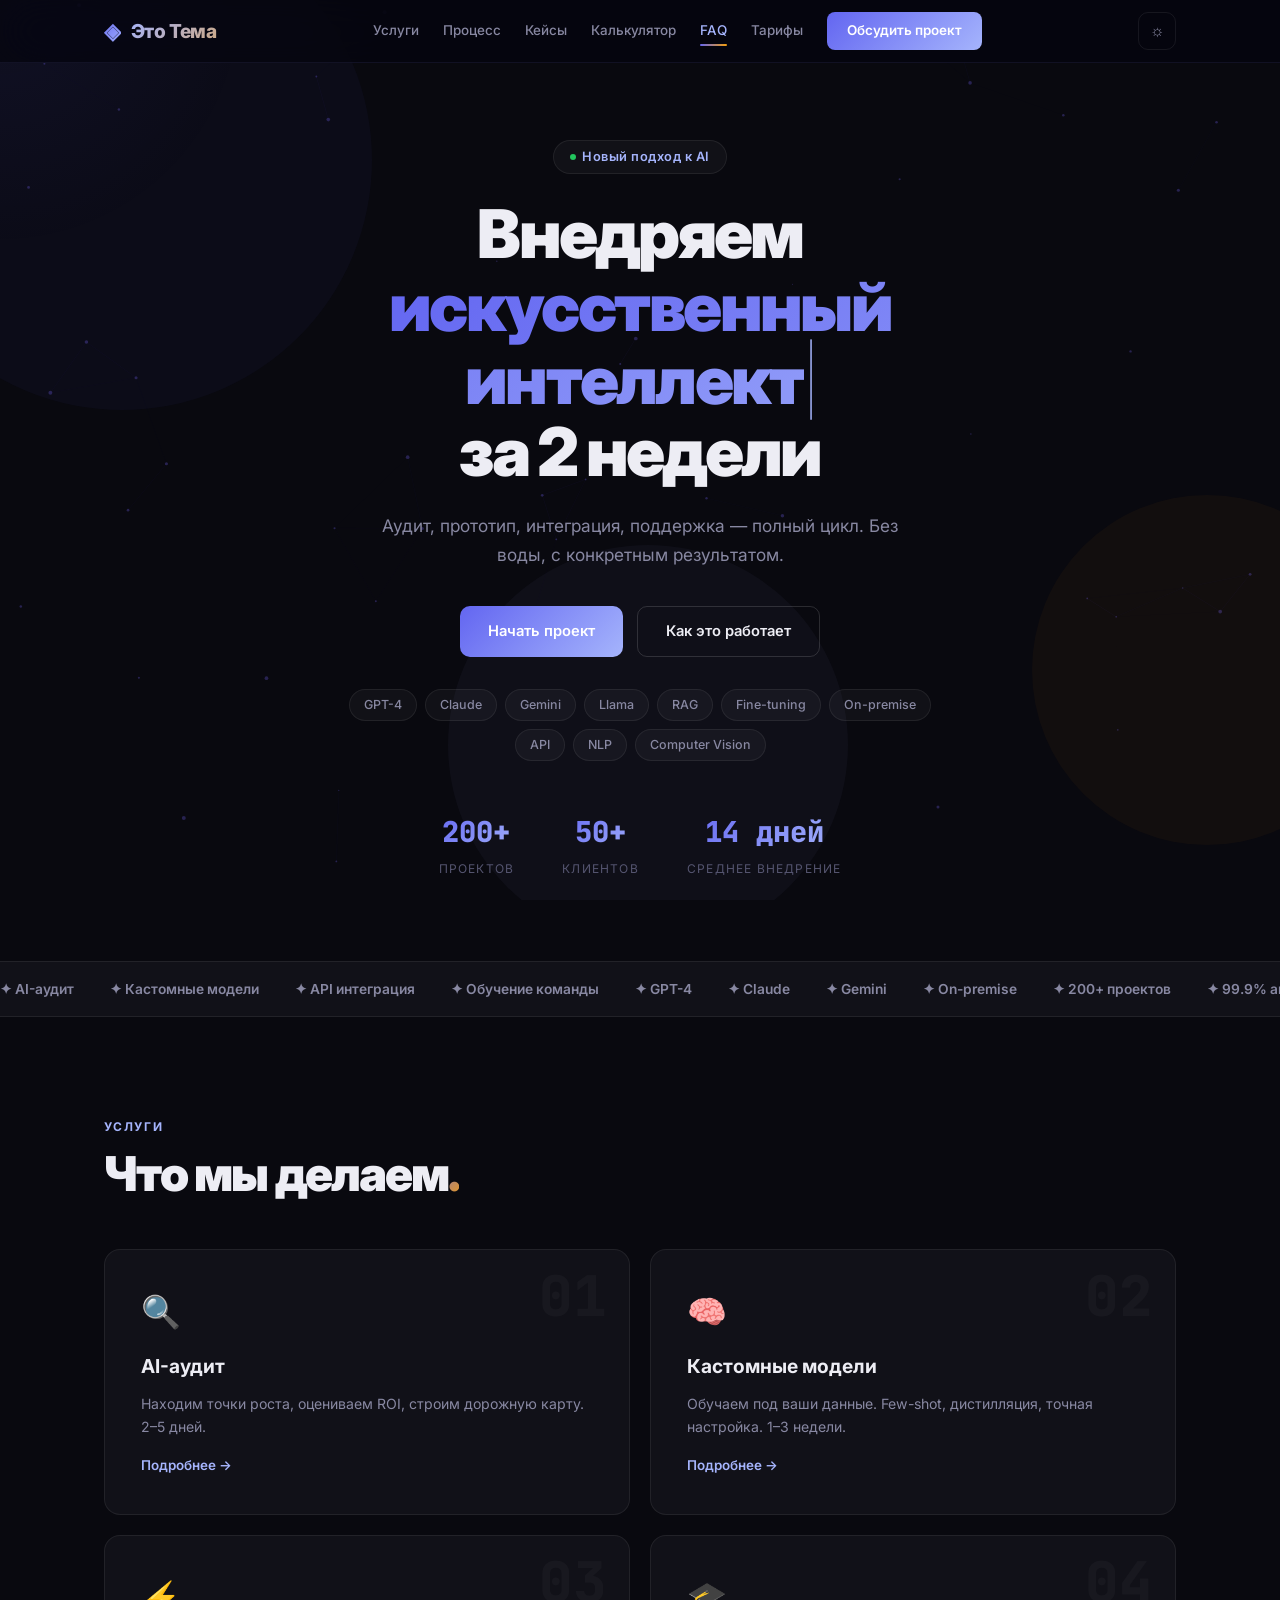
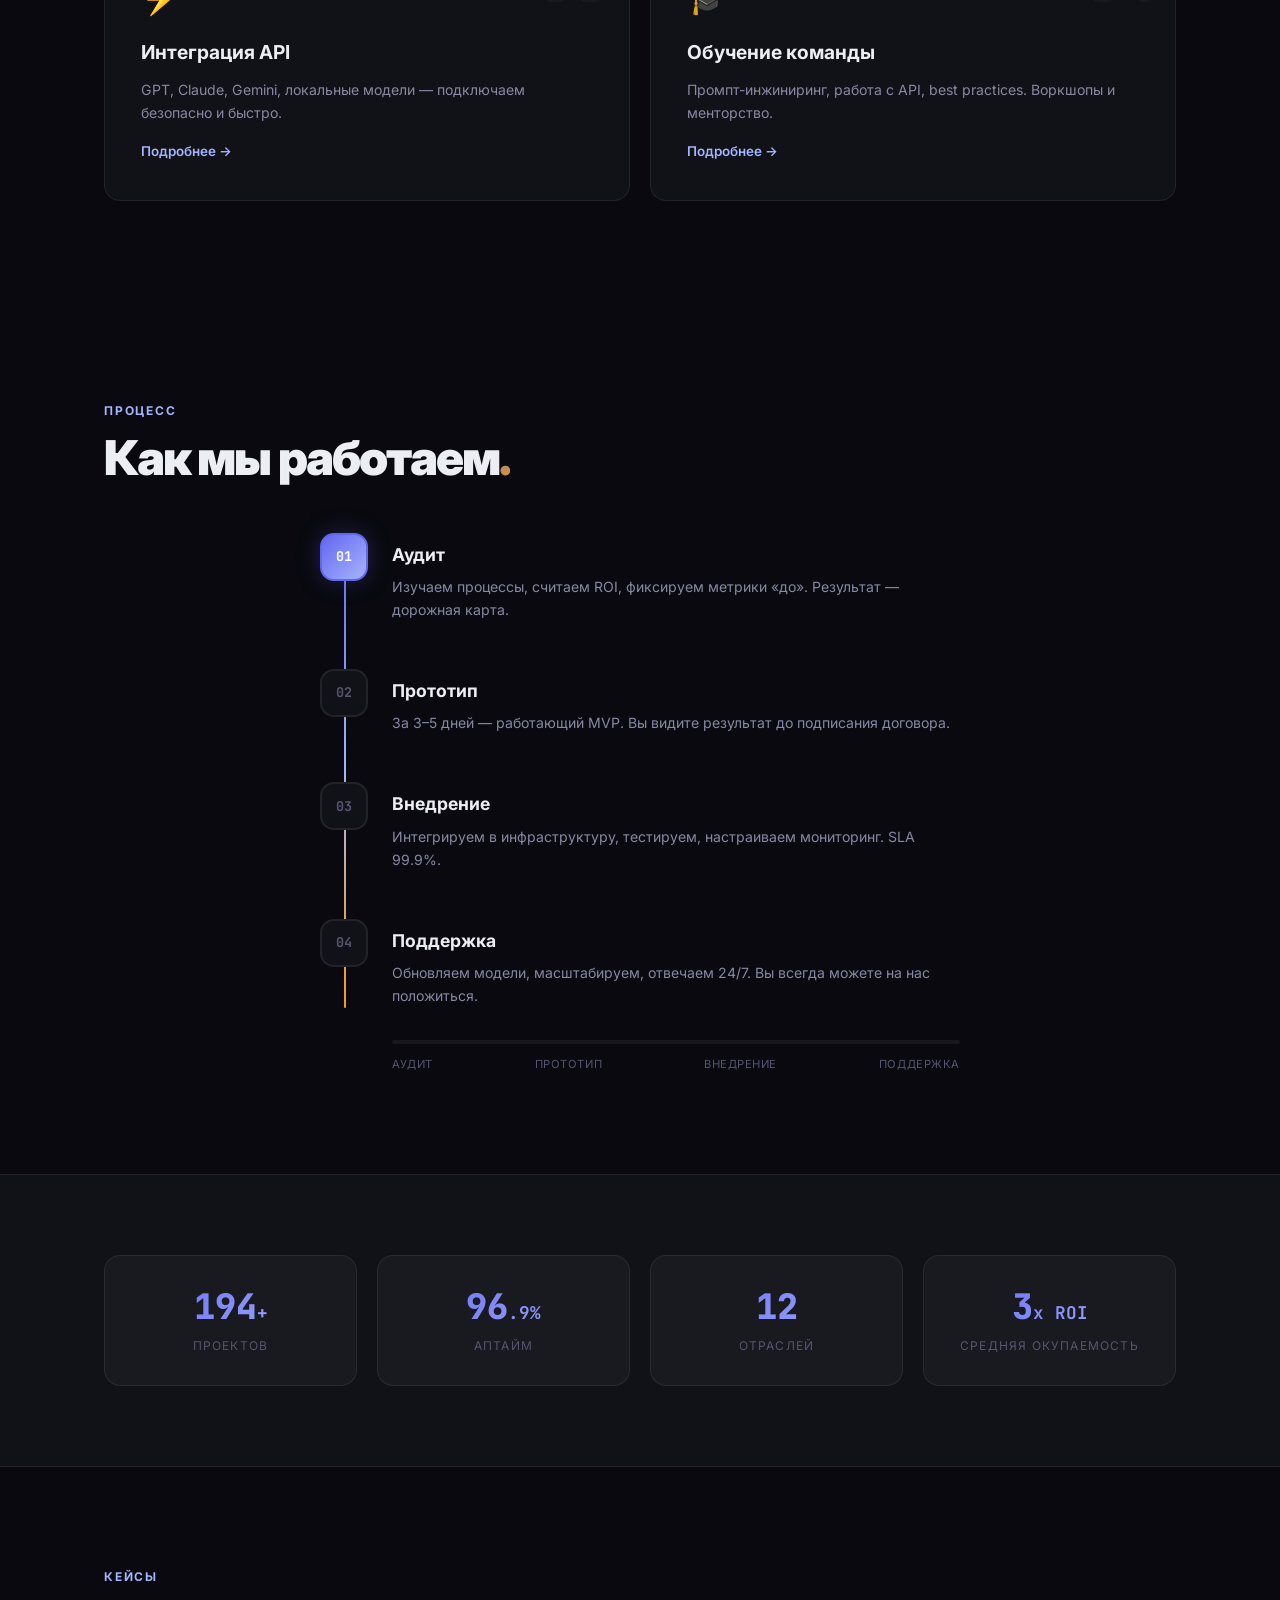
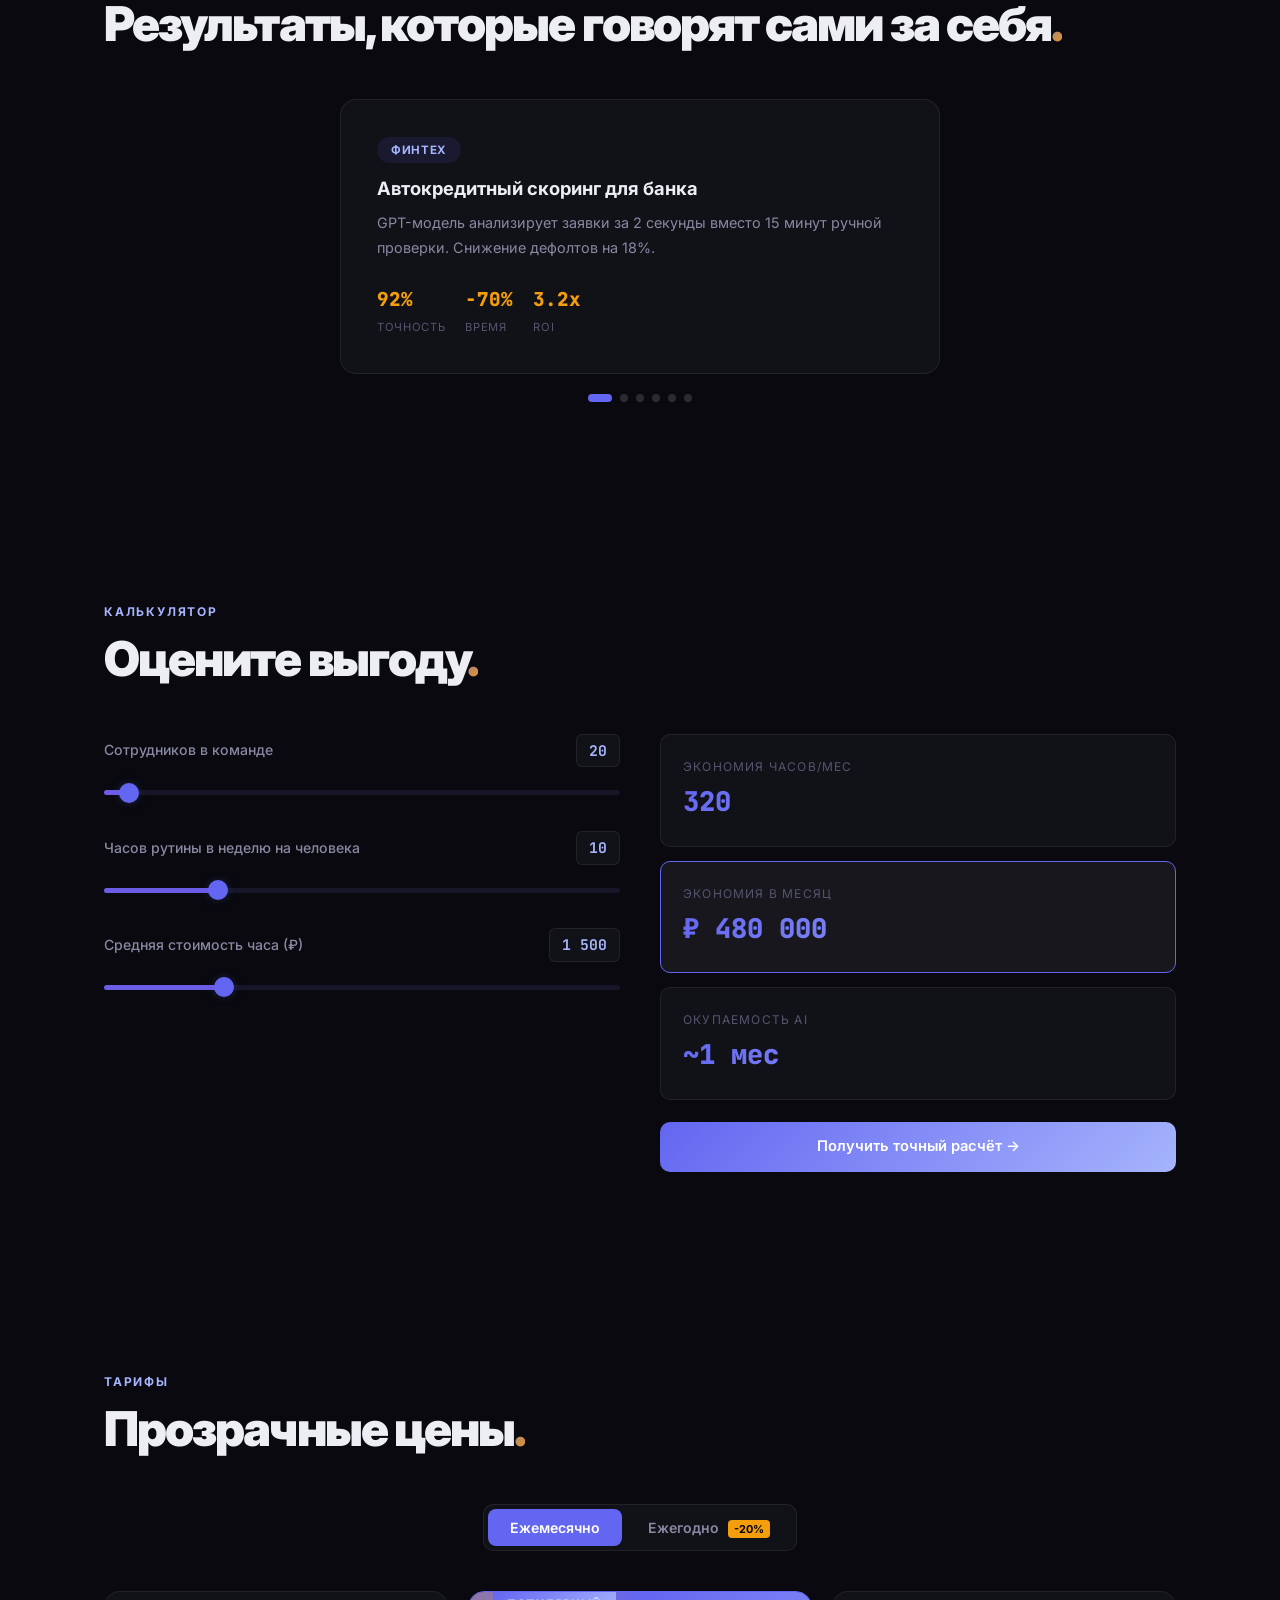
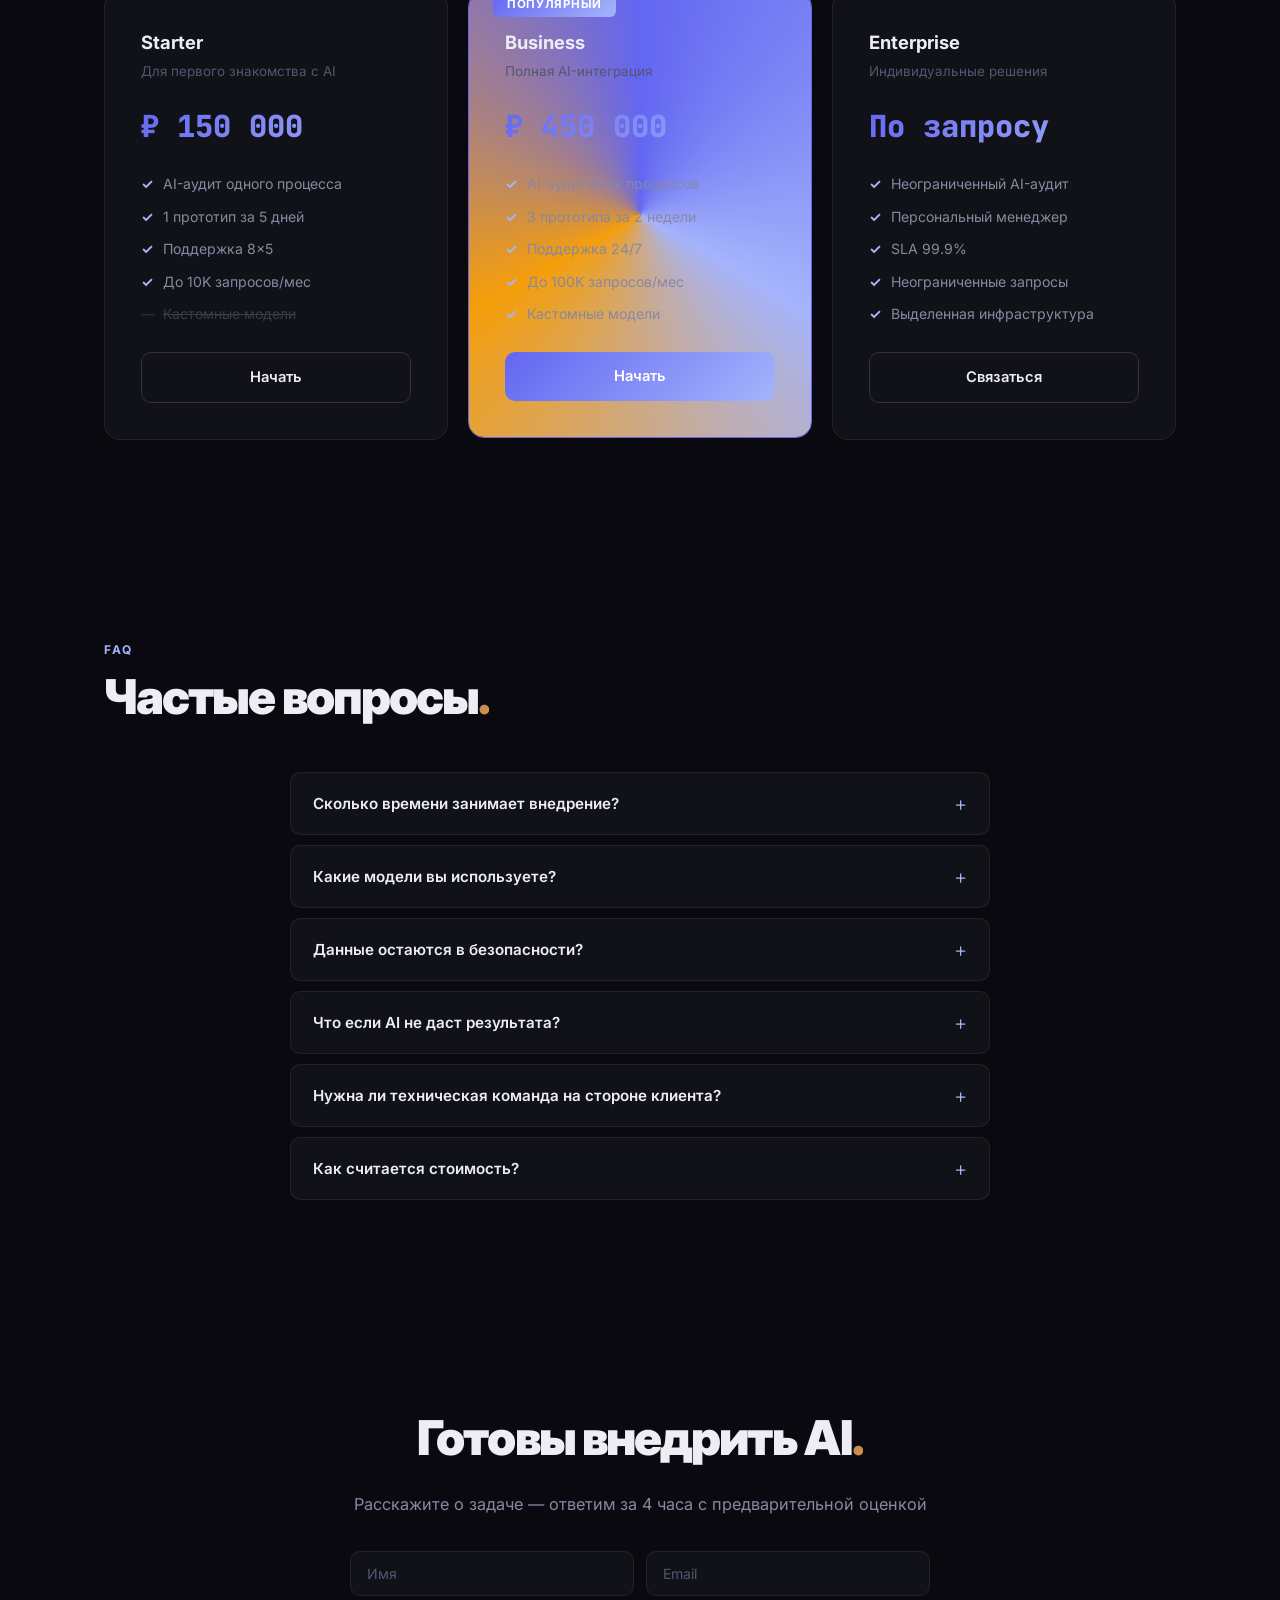
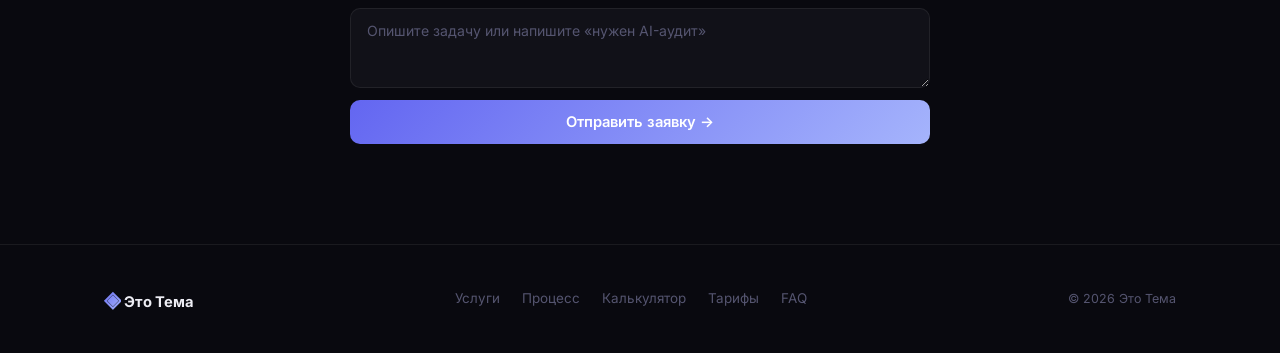
==== commit 5661d75c: "remove arrow buttons from cases section, keep dots only" ====
--- a/index.html
+++ b/index.html
@@ -305,11 +305,7 @@
                     </div>
                 </div>
             </div>
-            <div class="cases-arrows" data-anim>
-                <button class="case-arrow" id="case-left">←</button>
-                <div class="cases-dots" id="cases-dots"></div>
-                <button class="case-arrow" id="case-right">→</button>
-            </div>
+            <div class="cases-dots" id="cases-dots"></div>
         </div>
     </section>
 
--- a/styles.css
+++ b/styles.css
@@ -471,9 +471,7 @@
 .case-stat-val { font-family: var(--mono); font-size: 1.2rem; font-weight: 800; color: var(--warm); }
 .case-stat-label { font-size: 0.7rem; color: var(--text-tertiary); text-transform: uppercase; letter-spacing: 0.06em; }
 
-.cases-arrows { display: flex; align-items: center; justify-content: center; gap: 16px; margin-top: 16px; }
-.case-arrow { width: 42px; height: 42px; border-radius: 10px; border: 1px solid var(--border); background: var(--surface-solid); color: var(--text); font-size: 1rem; cursor: pointer; transition: var(--transition); display: flex; align-items: center; justify-content: center; }
-.case-arrow:hover { border-color: var(--accent); color: var(--accent-light); }
+.cases-dots { display: flex; gap: 8px; justify-content: center; margin-top: 20px; }
 .cases-dots { display: flex; gap: 8px; }
 .cases-dot { width: 8px; height: 8px; border-radius: 50%; background: var(--border-hover); transition: var(--transition); cursor: pointer; }
 .cases-dot.active { background: var(--accent); width: 24px; border-radius: 4px; }
